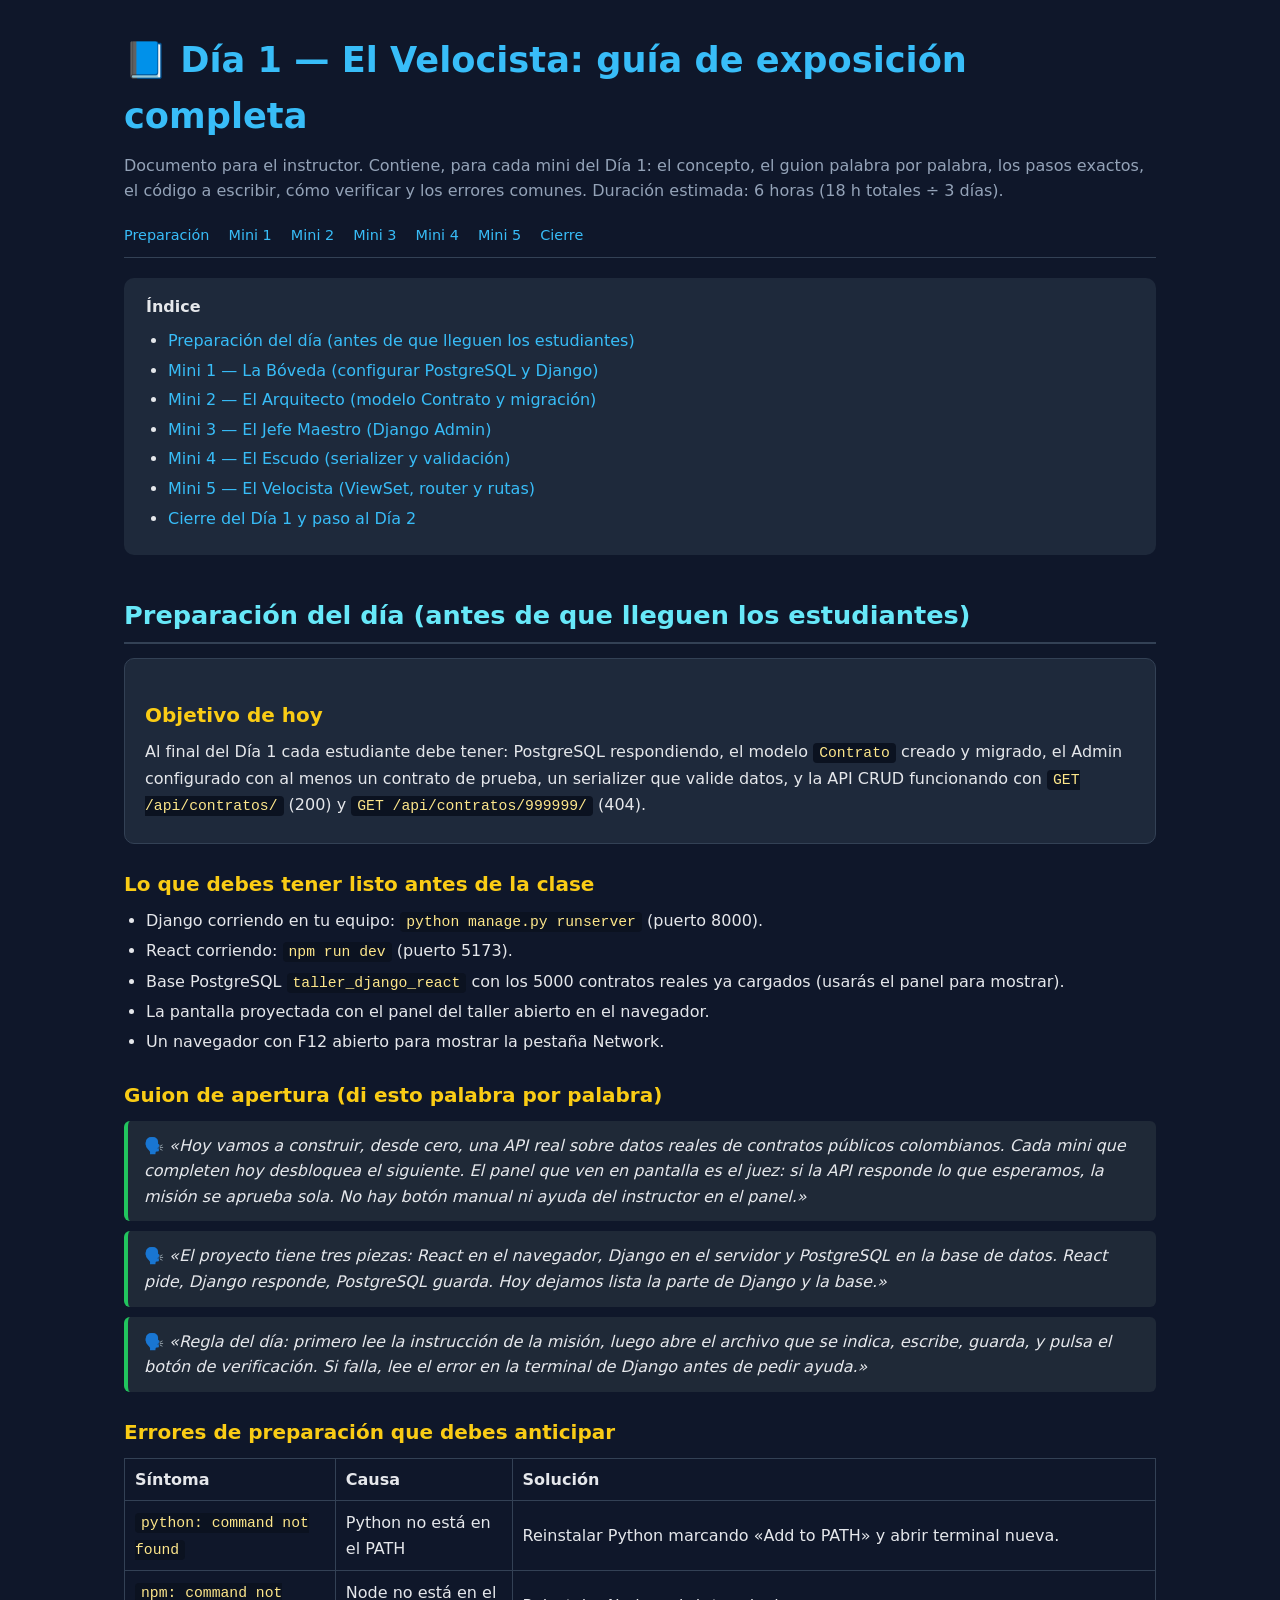
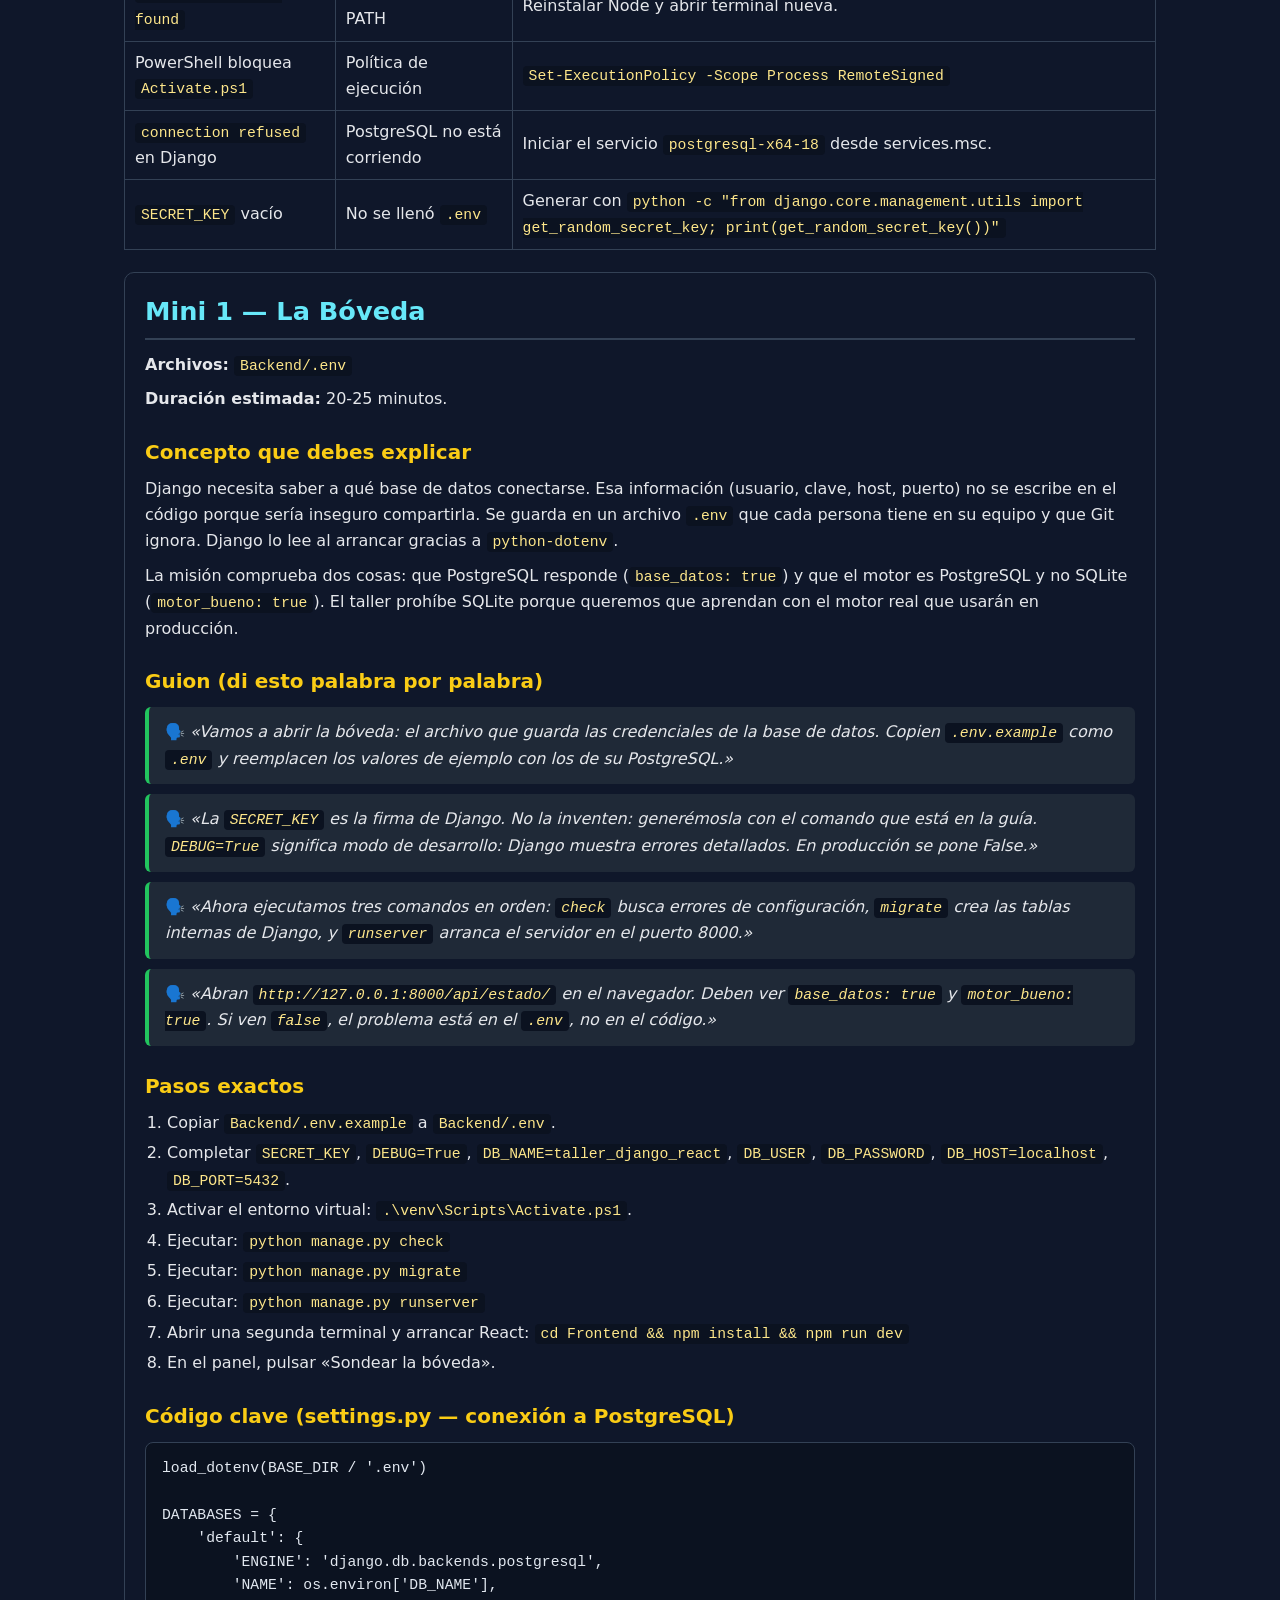
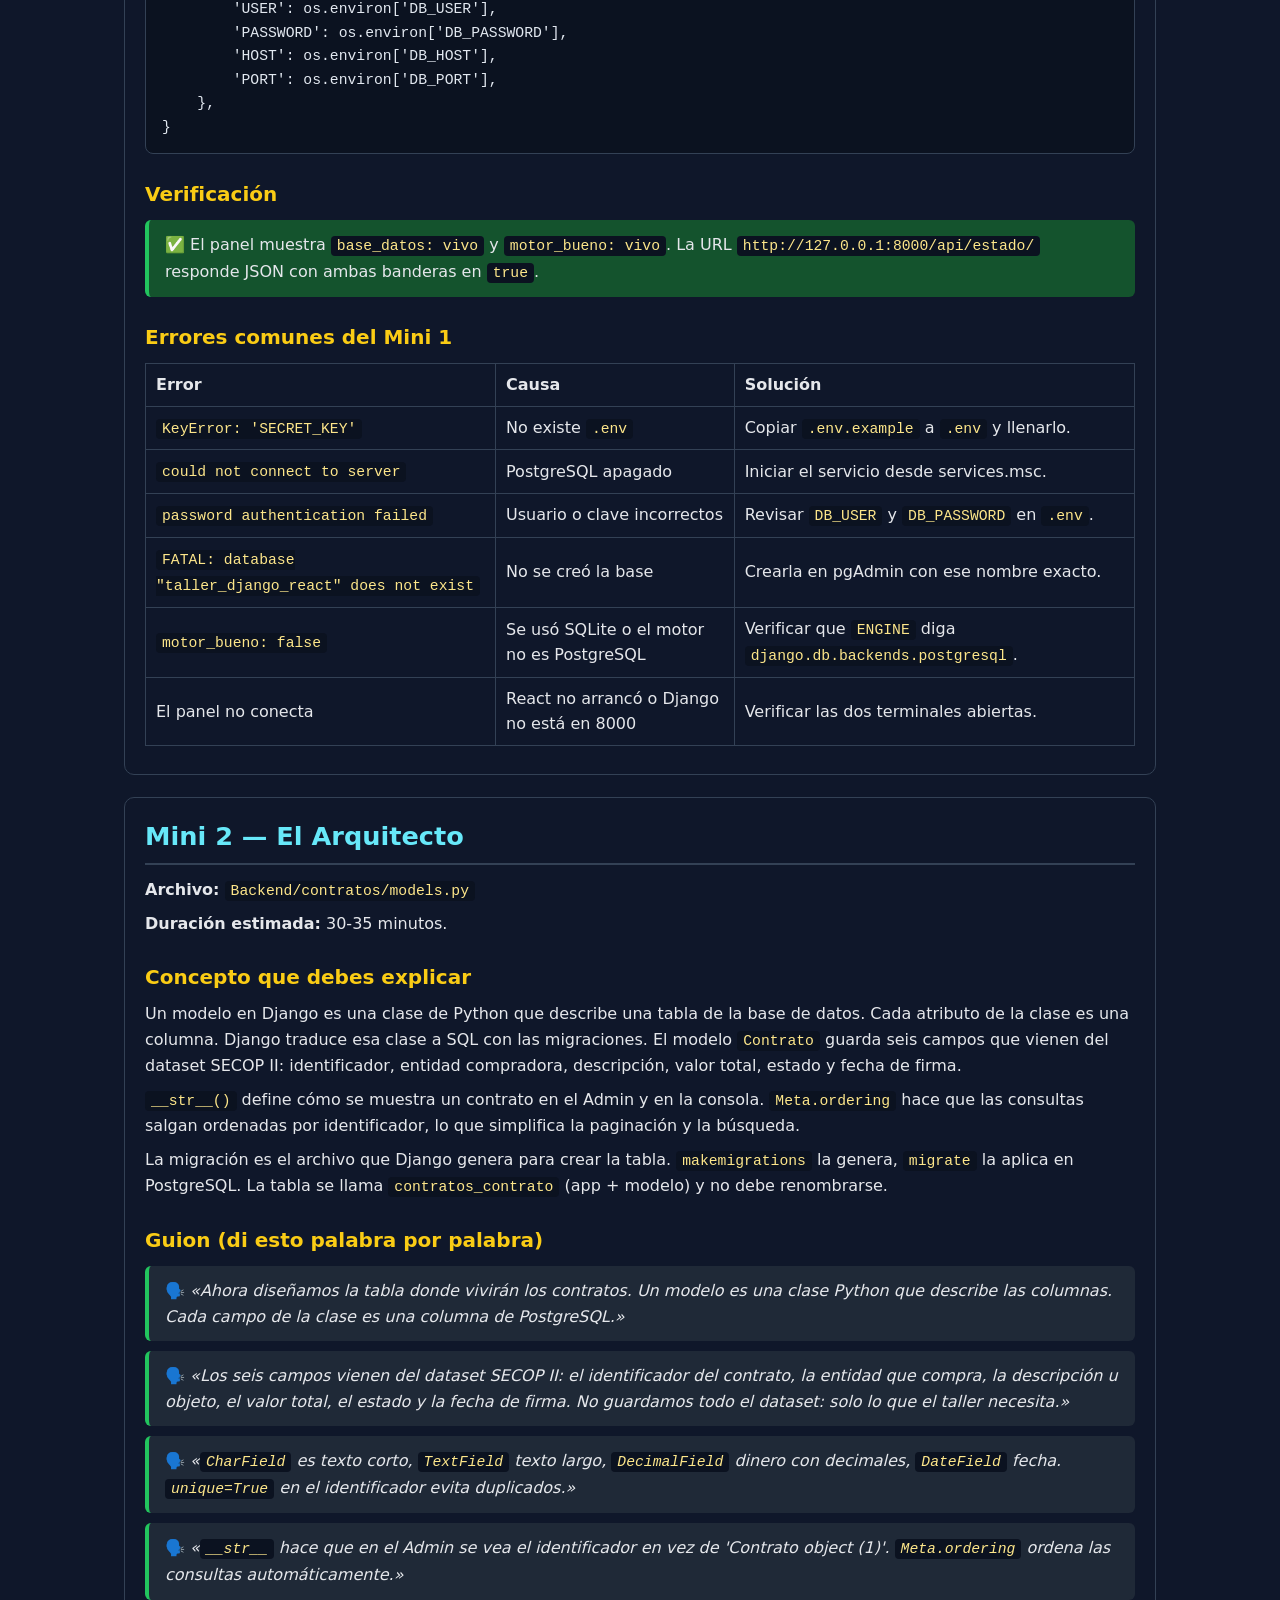
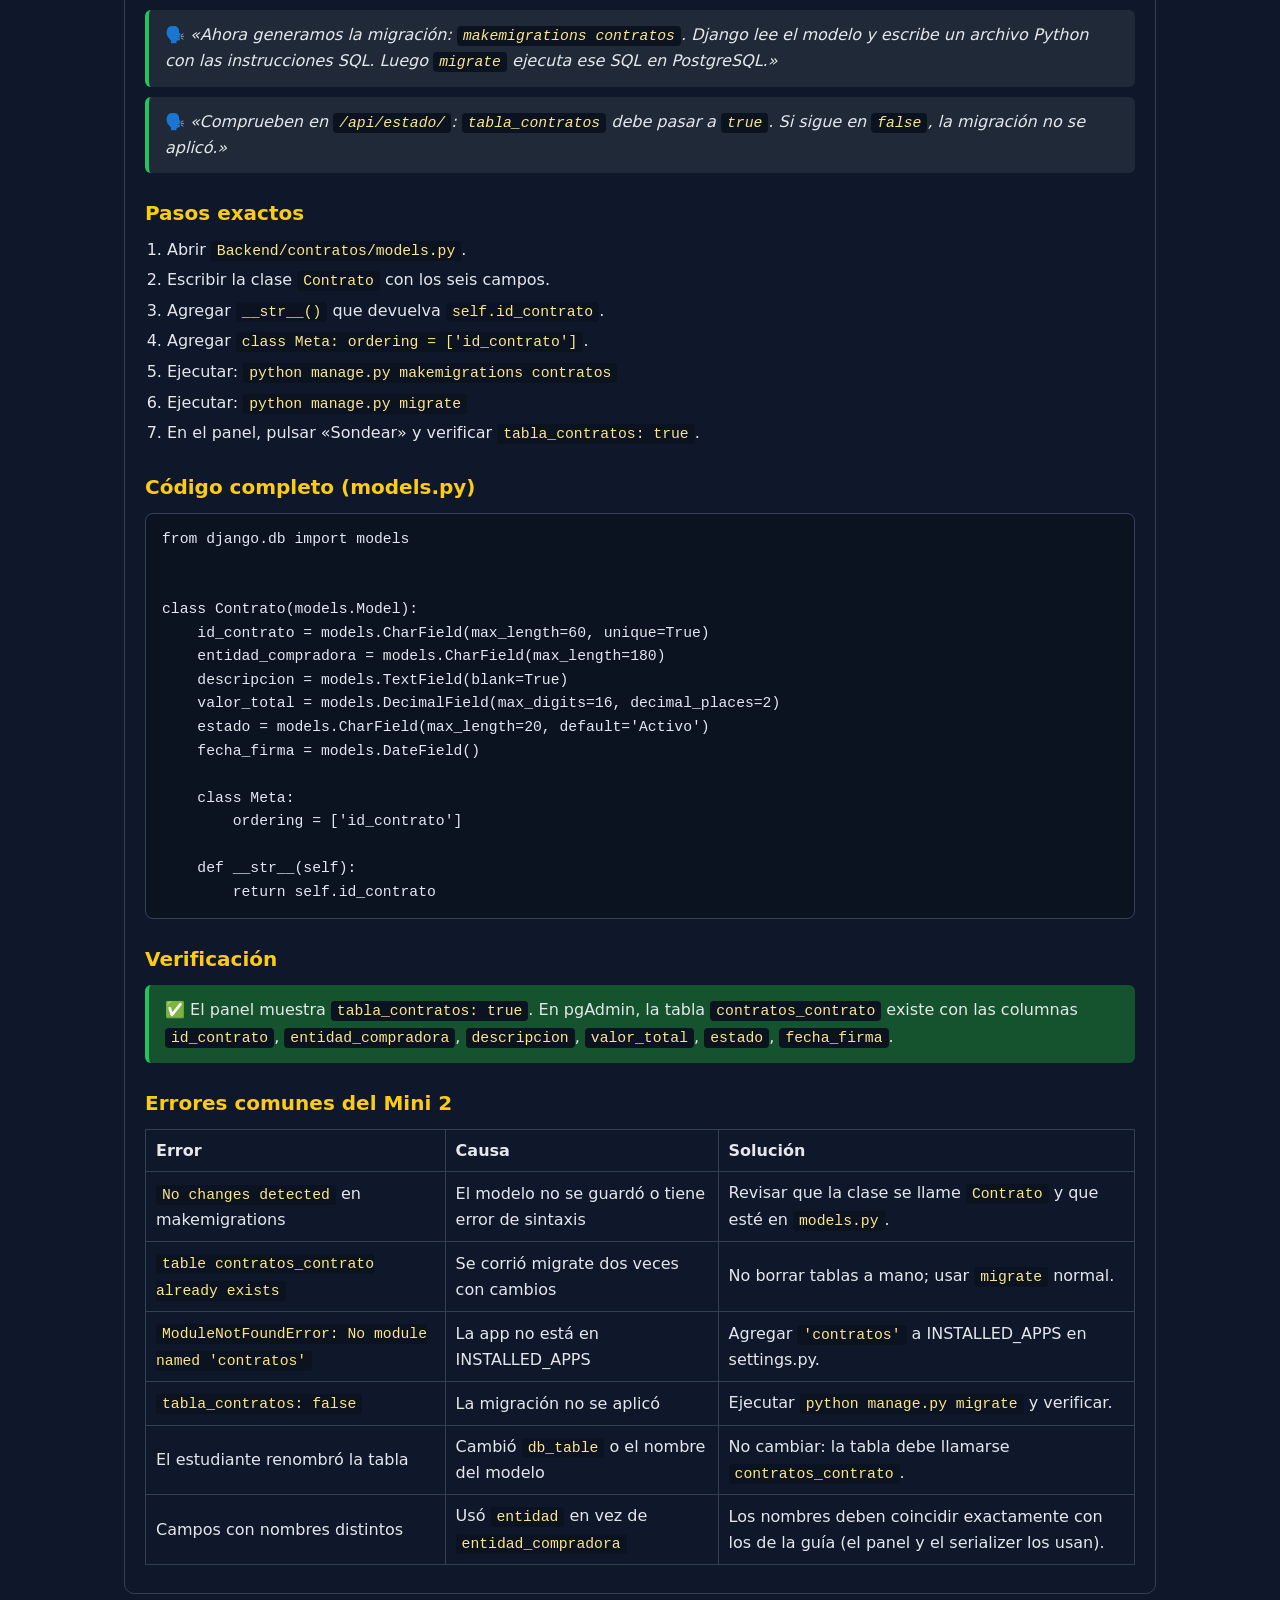
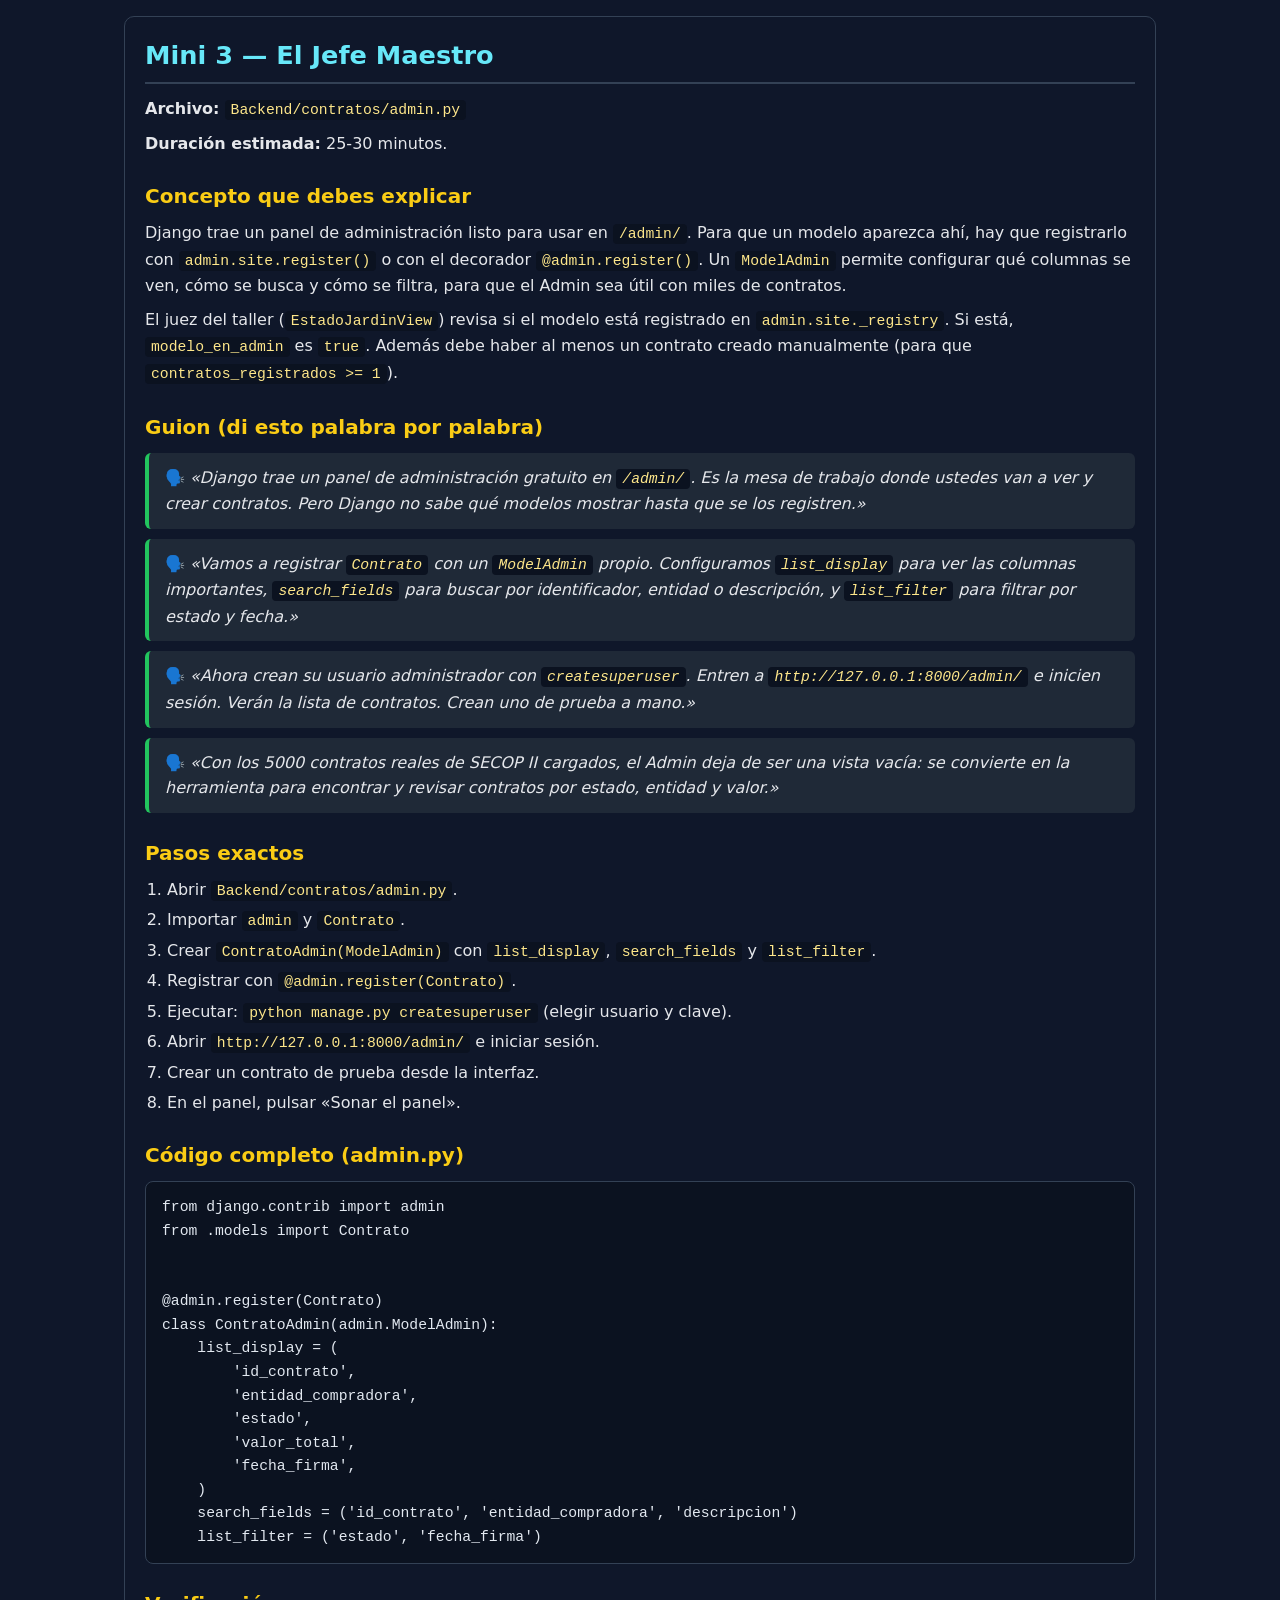
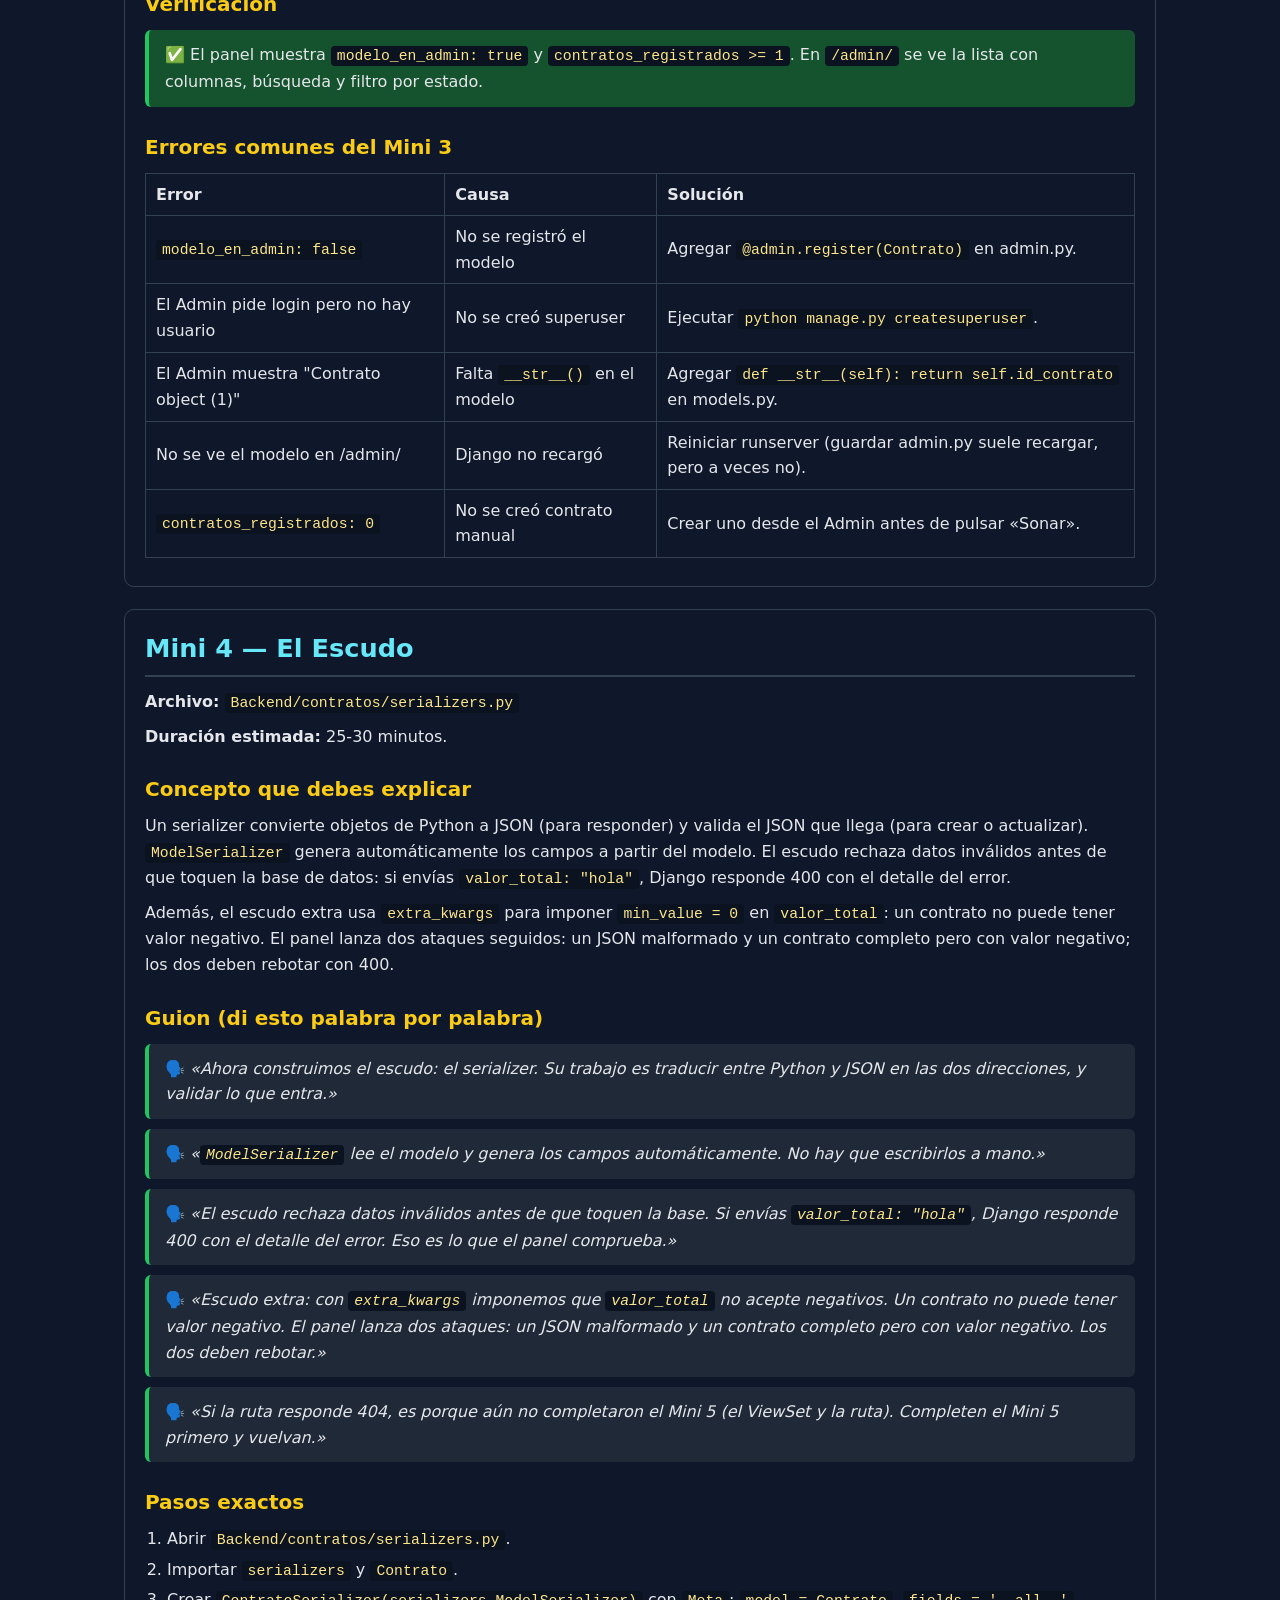
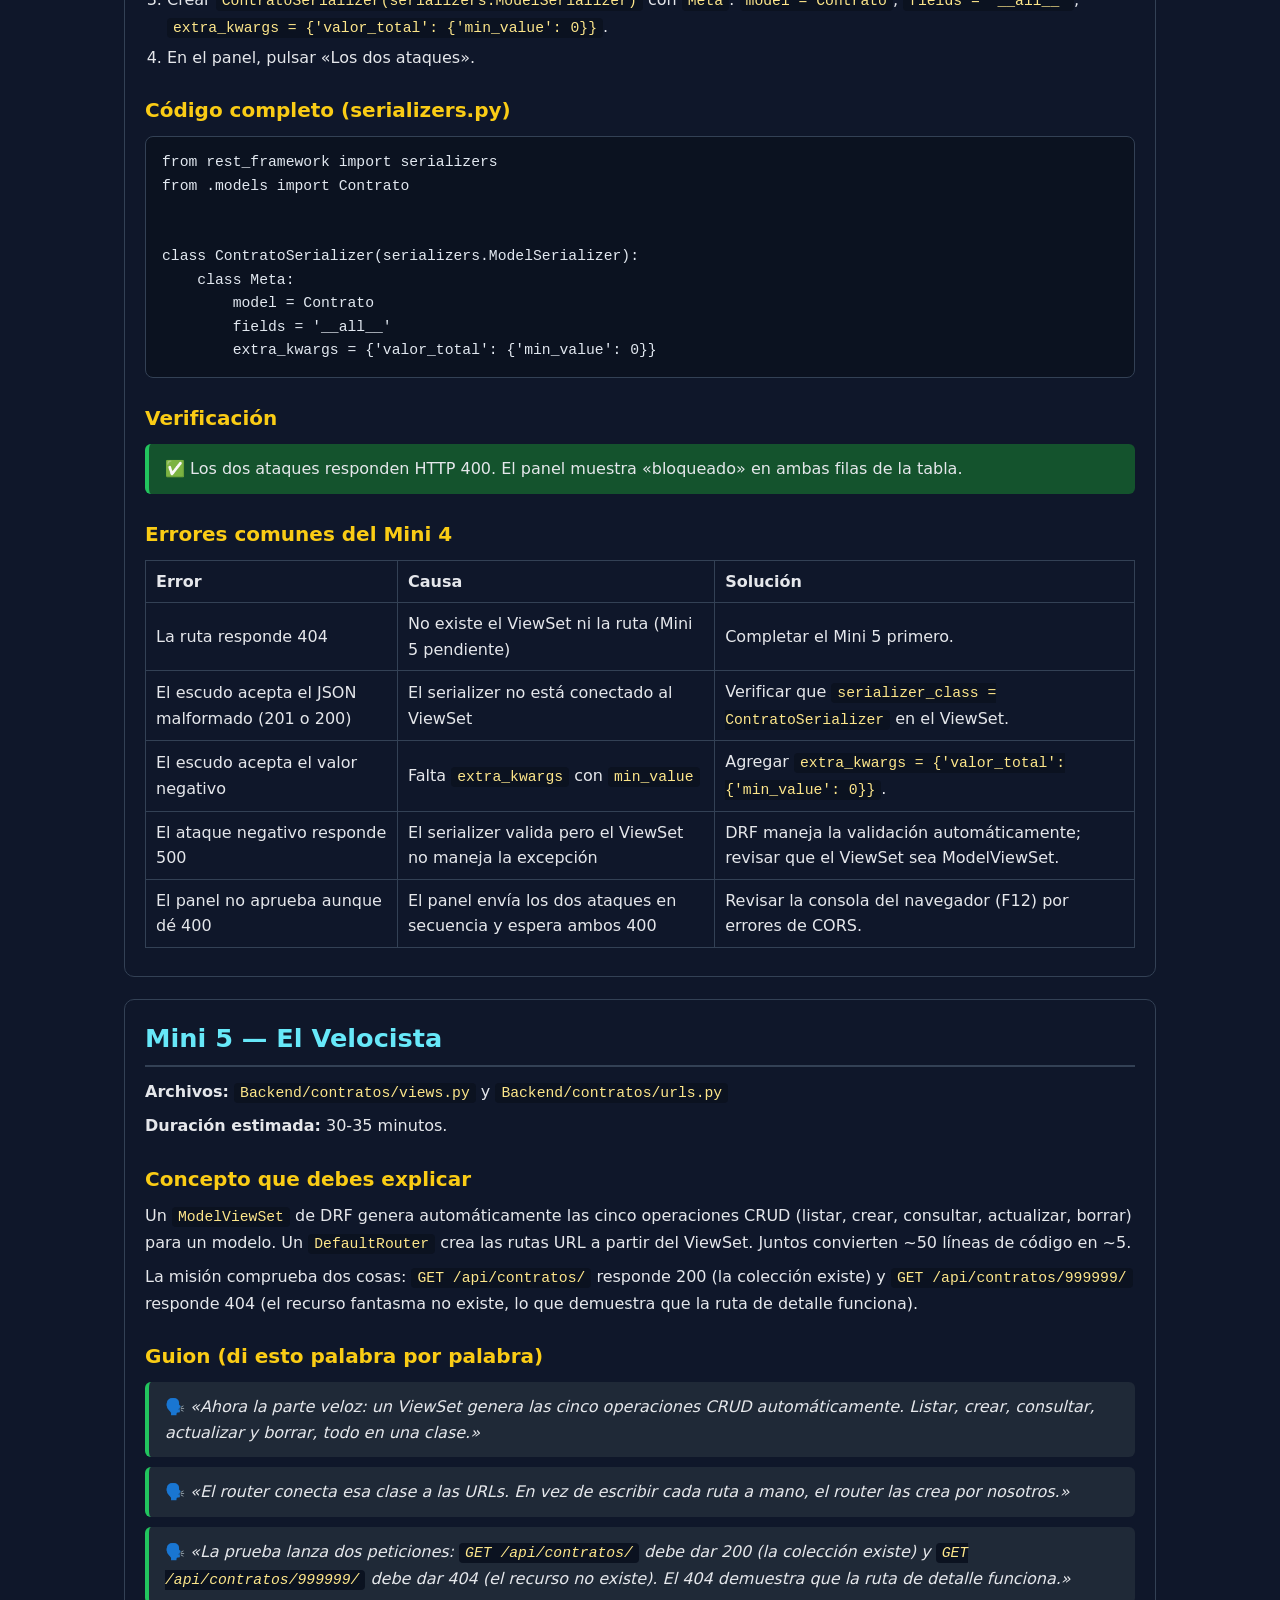
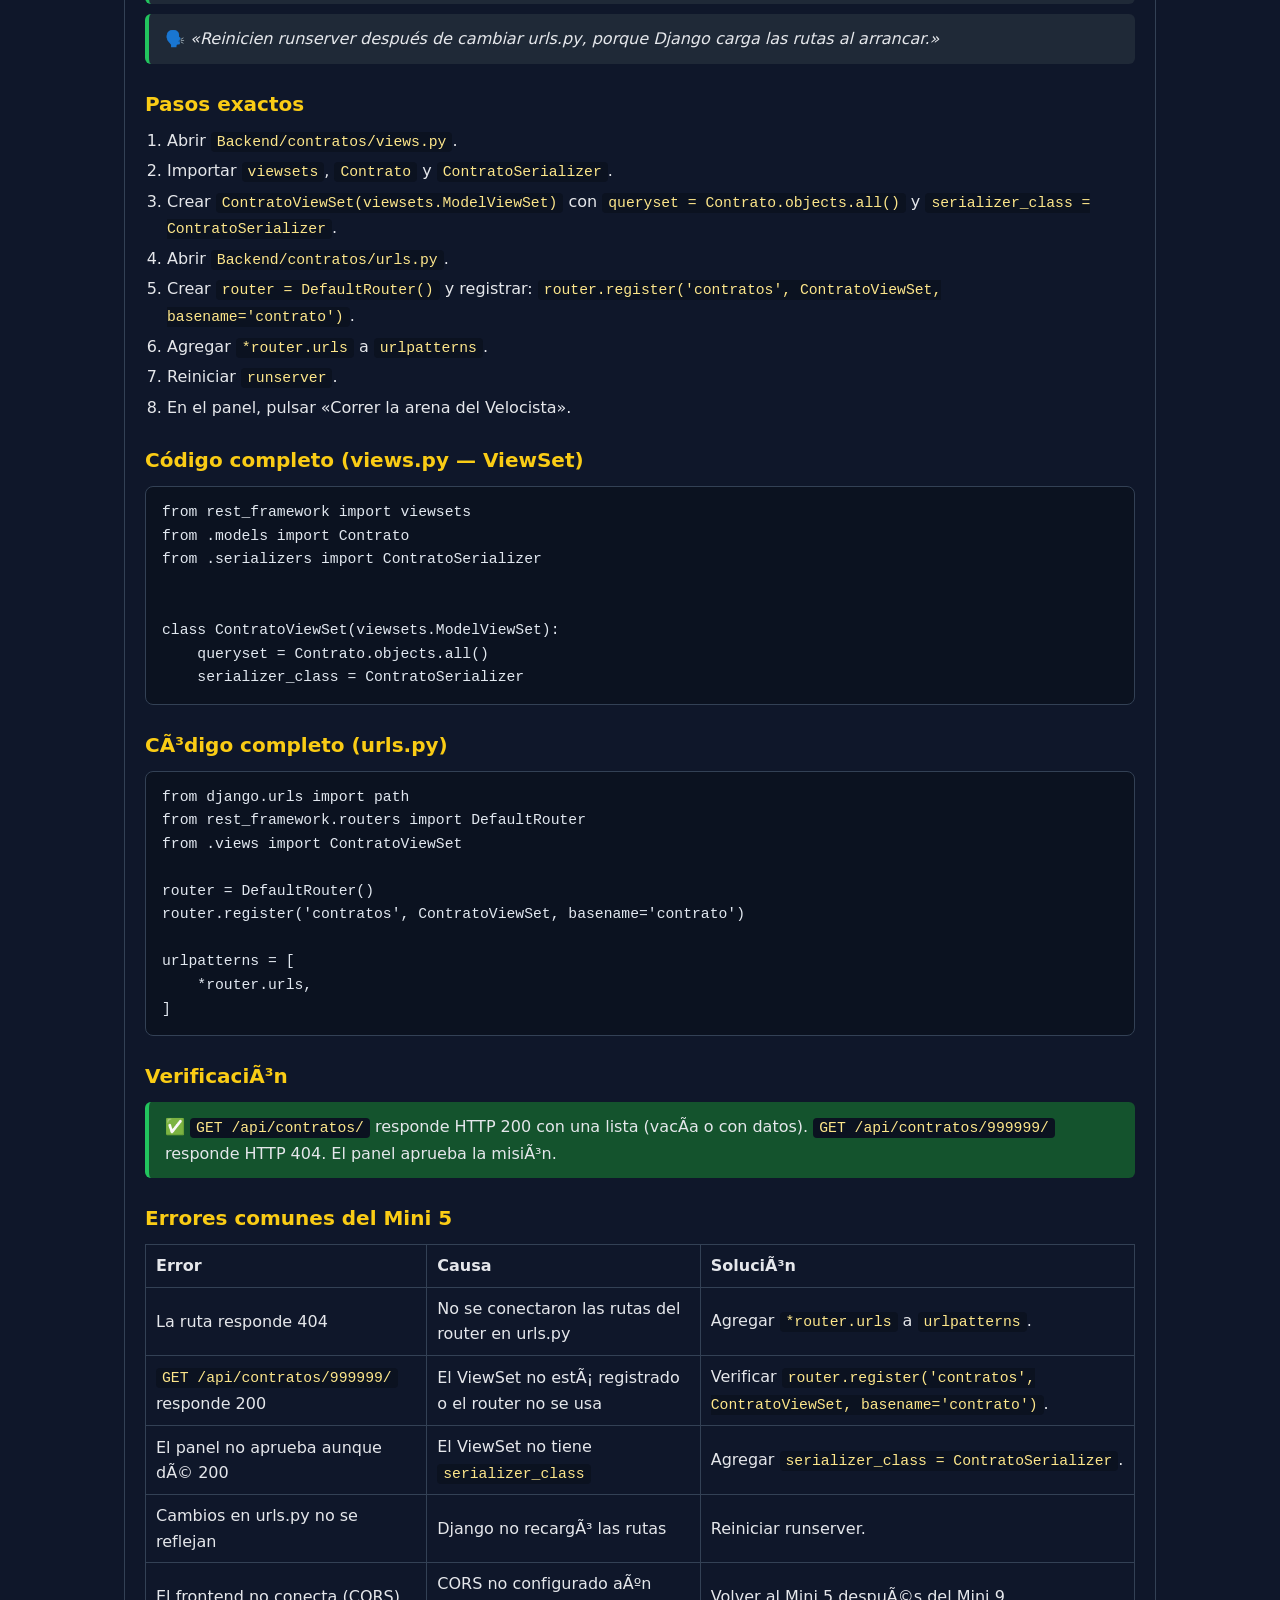
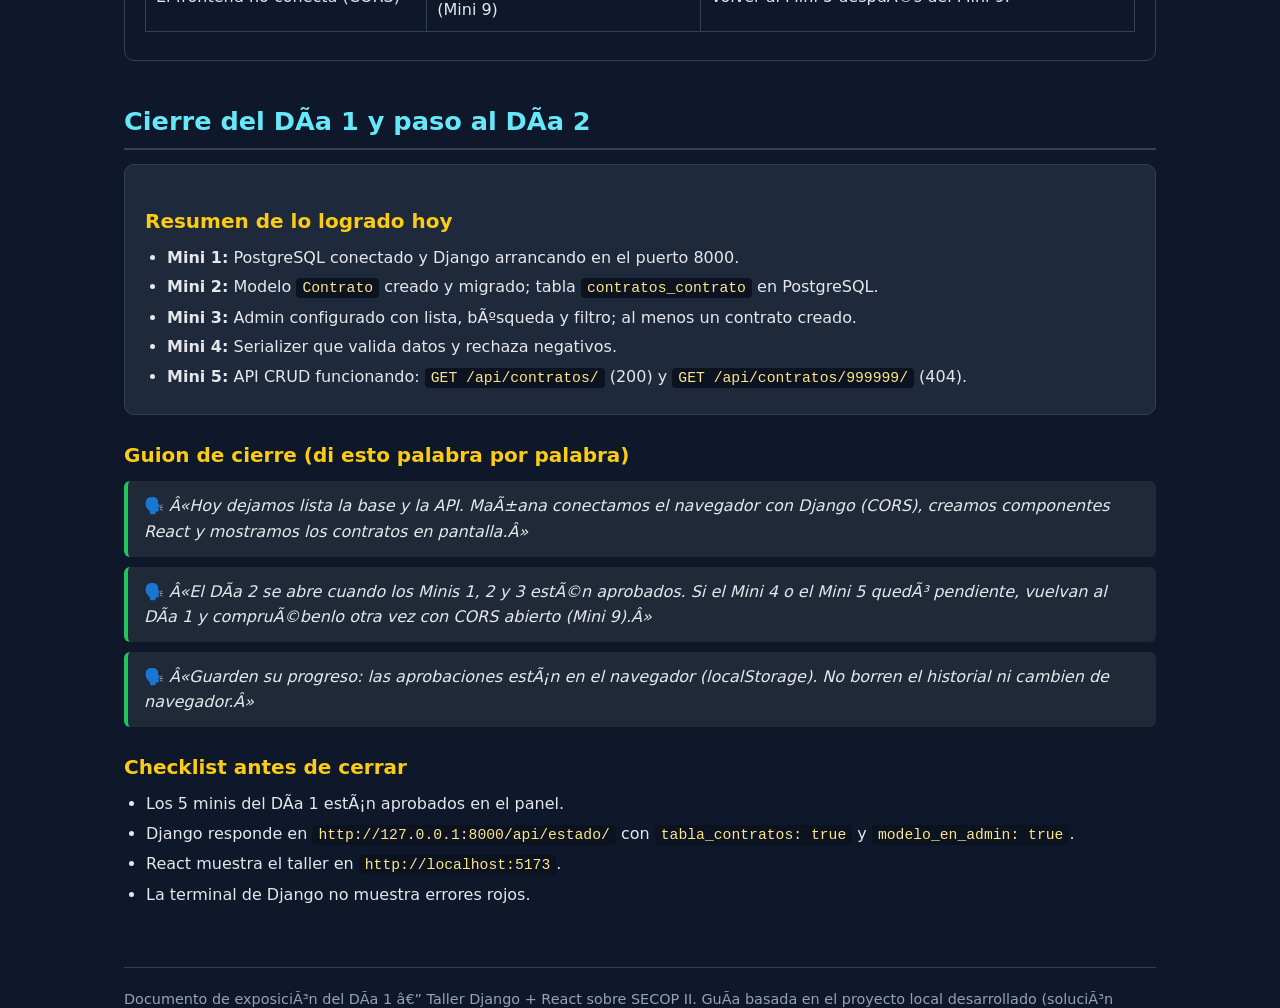
==== docs/exposicion-dia1.html @ c07e5662 "Docs: guias de exposicion del Dia 1 y del stack de Django" ====
<!DOCTYPE html>
<html lang="es">
<head>
<meta charset="UTF-8">
<meta name="viewport" content="width=device-width, initial-scale=1.0">
<title>Día 1 — Exposición completa: El Velocista</title>
<style>
  :root {
    --bg: #0f172a;
    --panel: #111827;
    --card: #1e293b;
    --text: #e5e7eb;
    --muted: #94a3b8;
    --accent: #38bdf8;
    --green: #22c55e;
    --yellow: #facc15;
    --red: #ef4444;
    --border: #334155;
    --codebg: #0b1220;
  }
  * { box-sizing: border-box; }
  body {
    margin: 0;
    font-family: "Segoe UI", system-ui, -apple-system, sans-serif;
    background: var(--bg);
    color: var(--text);
    line-height: 1.6;
  }
  .wrap { max-width: 1080px; margin: 0 auto; padding: 32px 24px 80px; }
  h1 { font-size: 2.2rem; margin: 0 0 8px; color: var(--accent); }
  h2 { font-size: 1.6rem; margin: 40px 0 12px; color: #67e8f9; border-bottom: 2px solid var(--border); padding-bottom: 6px; }
  h3 { font-size: 1.25rem; margin: 24px 0 8px; color: var(--yellow); }
  h4 { font-size: 1.05rem; margin: 16px 0 6px; color: #f9a8d4; }
  p { margin: 8px 0; }
  ul, ol { padding-left: 22px; margin: 8px 0; }
  li { margin: 4px 0; }
  code { background: var(--codebg); color: #fde68a; padding: 2px 6px; border-radius: 4px; font-family: Consolas, monospace; font-size: 0.92em; }
  pre { background: var(--codebg); border: 1px solid var(--border); border-radius: 8px; padding: 14px 16px; overflow-x: auto; margin: 10px 0; }
  pre code { background: transparent; padding: 0; color: #e2e8f0; }
  .card { background: var(--card); border: 1px solid var(--border); border-radius: 10px; padding: 16px 20px; margin: 14px 0; }
  .say { background: #1f2937; border-left: 4px solid var(--green); padding: 12px 16px; margin: 10px 0; border-radius: 6px; font-style: italic; }
  .say::before { content: "🗣️  "; font-style: normal; }
  .warn { background: #451a03; border-left: 4px solid var(--red); padding: 12px 16px; margin: 10px 0; border-radius: 6px; }
  .warn::before { content: "⚠️  "; }
  .tip { background: #1e3a5f; border-left: 4px solid var(--accent); padding: 12px 16px; margin: 10px 0; border-radius: 6px; }
  .tip::before { content: "💡  "; }
  .ok { background: #14532d; border-left: 4px solid var(--green); padding: 12px 16px; margin: 10px 0; border-radius: 6px; }
  .ok::before { content: "✅  "; }
  .nav { position: sticky; top: 0; background: var(--bg); border-bottom: 1px solid var(--border); padding: 10px 0; z-index: 10; }
  .nav a { color: var(--accent); margin-right: 14px; text-decoration: none; font-size: 0.9rem; }
  .nav a:hover { text-decoration: underline; }
  table { border-collapse: collapse; width: 100%; margin: 10px 0; }
  th, td { border: 1px solid var(--border); padding: 8px 10px; text-align: left; }
  th { background: #0f172a; }
  .toc { background: var(--card); border-radius: 10px; padding: 16px 22px; margin: 20px 0; }
  .toc a { color: var(--accent); text-decoration: none; }
  .toc a:hover { text-decoration: underline; }
  .mini { background: #0f172a; border: 1px solid var(--border); border-radius: 10px; padding: 18px 20px; margin: 22px 0; }
  .mini h2 { margin-top: 0; }
  footer { margin-top: 60px; color: var(--muted); font-size: 0.9rem; border-top: 1px solid var(--border); padding-top: 20px; }
</style>
</head>
<body>
<div class="wrap">
  <h1>📘 Día 1 — El Velocista: guía de exposición completa</h1>
  <p style="color:var(--muted)">Documento para el instructor. Contiene, para cada mini del Día 1: el concepto, el guion palabra por palabra, los pasos exactos, el código a escribir, cómo verificar y los errores comunes. Duración estimada: 6 horas (18 h totales ÷ 3 días).</p>

  <div class="nav">
    <a href="#prep">Preparación</a>
    <a href="#m1">Mini 1</a>
    <a href="#m2">Mini 2</a>
    <a href="#m3">Mini 3</a>
    <a href="#m4">Mini 4</a>
    <a href="#m5">Mini 5</a>
    <a href="#cierre">Cierre</a>
  </div>

  <div class="toc">
    <strong>Índice</strong>
    <ul>
      <li><a href="#prep">Preparación del día (antes de que lleguen los estudiantes)</a></li>
      <li><a href="#m1">Mini 1 — La Bóveda (configurar PostgreSQL y Django)</a></li>
      <li><a href="#m2">Mini 2 — El Arquitecto (modelo Contrato y migración)</a></li>
      <li><a href="#m3">Mini 3 — El Jefe Maestro (Django Admin)</a></li>
      <li><a href="#m4">Mini 4 — El Escudo (serializer y validación)</a></li>
      <li><a href="#m5">Mini 5 — El Velocista (ViewSet, router y rutas)</a></li>
      <li><a href="#cierre">Cierre del Día 1 y paso al Día 2</a></li>
    </ul>
  </div>

  <!-- ================= PREPARACION ================= -->
  <h2 id="prep">Preparación del día (antes de que lleguen los estudiantes)</h2>
  <div class="card">
    <h3>Objetivo de hoy</h3>
    <p>Al final del Día 1 cada estudiante debe tener: PostgreSQL respondiendo, el modelo <code>Contrato</code> creado y migrado, el Admin configurado con al menos un contrato de prueba, un serializer que valide datos, y la API CRUD funcionando con <code>GET /api/contratos/</code> (200) y <code>GET /api/contratos/999999/</code> (404).</p>
  </div>

  <h3>Lo que debes tener listo antes de la clase</h3>
  <ul>
    <li>Django corriendo en tu equipo: <code>python manage.py runserver</code> (puerto 8000).</li>
    <li>React corriendo: <code>npm run dev</code> (puerto 5173).</li>
    <li>Base PostgreSQL <code>taller_django_react</code> con los 5000 contratos reales ya cargados (usarás el panel para mostrar).</li>
    <li>La pantalla proyectada con el panel del taller abierto en el navegador.</li>
    <li>Un navegador con F12 abierto para mostrar la pestaña Network.</li>
  </ul>

  <h3>Guion de apertura (di esto palabra por palabra)</h3>
  <div class="say">«Hoy vamos a construir, desde cero, una API real sobre datos reales de contratos públicos colombianos. Cada mini que completen hoy desbloquea el siguiente. El panel que ven en pantalla es el juez: si la API responde lo que esperamos, la misión se aprueba sola. No hay botón manual ni ayuda del instructor en el panel.»</div>
  <div class="say">«El proyecto tiene tres piezas: React en el navegador, Django en el servidor y PostgreSQL en la base de datos. React pide, Django responde, PostgreSQL guarda. Hoy dejamos lista la parte de Django y la base.»</div>
  <div class="say">«Regla del día: primero lee la instrucción de la misión, luego abre el archivo que se indica, escribe, guarda, y pulsa el botón de verificación. Si falla, lee el error en la terminal de Django antes de pedir ayuda.»</div>

  <h3>Errores de preparación que debes anticipar</h3>
  <table>
    <tr><th>Síntoma</th><th>Causa</th><th>Solución</th></tr>
    <tr><td><code>python: command not found</code></td><td>Python no está en el PATH</td><td>Reinstalar Python marcando «Add to PATH» y abrir terminal nueva.</td></tr>
    <tr><td><code>npm: command not found</code></td><td>Node no está en el PATH</td><td>Reinstalar Node y abrir terminal nueva.</td></tr>
    <tr><td>PowerShell bloquea <code>Activate.ps1</code></td><td>Política de ejecución</td><td><code>Set-ExecutionPolicy -Scope Process RemoteSigned</code></td></tr>
    <tr><td><code>connection refused</code> en Django</td><td>PostgreSQL no está corriendo</td><td>Iniciar el servicio <code>postgresql-x64-18</code> desde services.msc.</td></tr>
    <tr><td><code>SECRET_KEY</code> vacío</td><td>No se llenó <code>.env</code></td><td>Generar con <code>python -c "from django.core.management.utils import get_random_secret_key; print(get_random_secret_key())"</code></td></tr>
  </table>

  <!-- ================= MINI 1 ================= -->
  <div class="mini" id="m1">
  <h2>Mini 1 — La Bóveda</h2>
  <p><strong>Archivos:</strong> <code>Backend/.env</code></p>
  <p><strong>Duración estimada:</strong> 20-25 minutos.</p>

  <h3>Concepto que debes explicar</h3>
  <p>Django necesita saber a qué base de datos conectarse. Esa información (usuario, clave, host, puerto) no se escribe en el código porque sería inseguro compartirla. Se guarda en un archivo <code>.env</code> que cada persona tiene en su equipo y que Git ignora. Django lo lee al arrancar gracias a <code>python-dotenv</code>.</p>
  <p>La misión comprueba dos cosas: que PostgreSQL responde (<code>base_datos: true</code>) y que el motor es PostgreSQL y no SQLite (<code>motor_bueno: true</code>). El taller prohíbe SQLite porque queremos que aprendan con el motor real que usarán en producción.</p>

  <h3>Guion (di esto palabra por palabra)</h3>
  <div class="say">«Vamos a abrir la bóveda: el archivo que guarda las credenciales de la base de datos. Copien <code>.env.example</code> como <code>.env</code> y reemplacen los valores de ejemplo con los de su PostgreSQL.»</div>
  <div class="say">«La <code>SECRET_KEY</code> es la firma de Django. No la inventen: generémosla con el comando que está en la guía. <code>DEBUG=True</code> significa modo de desarrollo: Django muestra errores detallados. En producción se pone False.»</div>
  <div class="say">«Ahora ejecutamos tres comandos en orden: <code>check</code> busca errores de configuración, <code>migrate</code> crea las tablas internas de Django, y <code>runserver</code> arranca el servidor en el puerto 8000.»</div>
  <div class="say">«Abran <code>http://127.0.0.1:8000/api/estado/</code> en el navegador. Deben ver <code>base_datos: true</code> y <code>motor_bueno: true</code>. Si ven <code>false</code>, el problema está en el <code>.env</code>, no en el código.»</div>

  <h3>Pasos exactos</h3>
  <ol>
    <li>Copiar <code>Backend/.env.example</code> a <code>Backend/.env</code>.</li>
    <li>Completar <code>SECRET_KEY</code>, <code>DEBUG=True</code>, <code>DB_NAME=taller_django_react</code>, <code>DB_USER</code>, <code>DB_PASSWORD</code>, <code>DB_HOST=localhost</code>, <code>DB_PORT=5432</code>.</li>
    <li>Activar el entorno virtual: <code>.\venv\Scripts\Activate.ps1</code>.</li>
    <li>Ejecutar: <code>python manage.py check</code></li>
    <li>Ejecutar: <code>python manage.py migrate</code></li>
    <li>Ejecutar: <code>python manage.py runserver</code></li>
    <li>Abrir una segunda terminal y arrancar React: <code>cd Frontend && npm install && npm run dev</code></li>
    <li>En el panel, pulsar «Sondear la bóveda».</li>
  </ol>

  <h3>Código clave (settings.py — conexión a PostgreSQL)</h3>
  <pre><code>load_dotenv(BASE_DIR / '.env')

DATABASES = {
    'default': {
        'ENGINE': 'django.db.backends.postgresql',
        'NAME': os.environ['DB_NAME'],
        'USER': os.environ['DB_USER'],
        'PASSWORD': os.environ['DB_PASSWORD'],
        'HOST': os.environ['DB_HOST'],
        'PORT': os.environ['DB_PORT'],
    },
}</code></pre>

  <h3>Verificación</h3>
  <div class="ok">El panel muestra <code>base_datos: vivo</code> y <code>motor_bueno: vivo</code>. La URL <code>http://127.0.0.1:8000/api/estado/</code> responde JSON con ambas banderas en <code>true</code>.</div>

  <h3>Errores comunes del Mini 1</h3>
  <table>
    <tr><th>Error</th><th>Causa</th><th>Solución</th></tr>
    <tr><td><code>KeyError: 'SECRET_KEY'</code></td><td>No existe <code>.env</code></td><td>Copiar <code>.env.example</code> a <code>.env</code> y llenarlo.</td></tr>
    <tr><td><code>could not connect to server</code></td><td>PostgreSQL apagado</td><td>Iniciar el servicio desde services.msc.</td></tr>
    <tr><td><code>password authentication failed</code></td><td>Usuario o clave incorrectos</td><td>Revisar <code>DB_USER</code> y <code>DB_PASSWORD</code> en <code>.env</code>.</td></tr>
    <tr><td><code>FATAL: database "taller_django_react" does not exist</code></td><td>No se creó la base</td><td>Crearla en pgAdmin con ese nombre exacto.</td></tr>
    <tr><td><code>motor_bueno: false</code></td><td>Se usó SQLite o el motor no es PostgreSQL</td><td>Verificar que <code>ENGINE</code> diga <code>django.db.backends.postgresql</code>.</td></tr>
    <tr><td>El panel no conecta</td><td>React no arrancó o Django no está en 8000</td><td>Verificar las dos terminales abiertas.</td></tr>
  </table>
  </div>

  <!-- ================= MINI 2 ================= -->
  <div class="mini" id="m2">
  <h2>Mini 2 — El Arquitecto</h2>
  <p><strong>Archivo:</strong> <code>Backend/contratos/models.py</code></p>
  <p><strong>Duración estimada:</strong> 30-35 minutos.</p>

  <h3>Concepto que debes explicar</h3>
  <p>Un modelo en Django es una clase de Python que describe una tabla de la base de datos. Cada atributo de la clase es una columna. Django traduce esa clase a SQL con las migraciones. El modelo <code>Contrato</code> guarda seis campos que vienen del dataset SECOP II: identificador, entidad compradora, descripción, valor total, estado y fecha de firma.</p>
  <p><code>__str__()</code> define cómo se muestra un contrato en el Admin y en la consola. <code>Meta.ordering</code> hace que las consultas salgan ordenadas por identificador, lo que simplifica la paginación y la búsqueda.</p>
  <p>La migración es el archivo que Django genera para crear la tabla. <code>makemigrations</code> la genera, <code>migrate</code> la aplica en PostgreSQL. La tabla se llama <code>contratos_contrato</code> (app + modelo) y no debe renombrarse.</p>

  <h3>Guion (di esto palabra por palabra)</h3>
  <div class="say">«Ahora diseñamos la tabla donde vivirán los contratos. Un modelo es una clase Python que describe las columnas. Cada campo de la clase es una columna de PostgreSQL.»</div>
  <div class="say">«Los seis campos vienen del dataset SECOP II: el identificador del contrato, la entidad que compra, la descripción u objeto, el valor total, el estado y la fecha de firma. No guardamos todo el dataset: solo lo que el taller necesita.»</div>
  <div class="say">«<code>CharField</code> es texto corto, <code>TextField</code> texto largo, <code>DecimalField</code> dinero con decimales, <code>DateField</code> fecha. <code>unique=True</code> en el identificador evita duplicados.»</div>
  <div class="say">«<code>__str__</code> hace que en el Admin se vea el identificador en vez de 'Contrato object (1)'. <code>Meta.ordering</code> ordena las consultas automáticamente.»</div>
  <div class="say">«Ahora generamos la migración: <code>makemigrations contratos</code>. Django lee el modelo y escribe un archivo Python con las instrucciones SQL. Luego <code>migrate</code> ejecuta ese SQL en PostgreSQL.»</div>
  <div class="say">«Comprueben en <code>/api/estado/</code>: <code>tabla_contratos</code> debe pasar a <code>true</code>. Si sigue en <code>false</code>, la migración no se aplicó.»</div>

  <h3>Pasos exactos</h3>
  <ol>
    <li>Abrir <code>Backend/contratos/models.py</code>.</li>
    <li>Escribir la clase <code>Contrato</code> con los seis campos.</li>
    <li>Agregar <code>__str__()</code> que devuelva <code>self.id_contrato</code>.</li>
    <li>Agregar <code>class Meta: ordering = ['id_contrato']</code>.</li>
    <li>Ejecutar: <code>python manage.py makemigrations contratos</code></li>
    <li>Ejecutar: <code>python manage.py migrate</code></li>
    <li>En el panel, pulsar «Sondear» y verificar <code>tabla_contratos: true</code>.</li>
  </ol>

  <h3>Código completo (models.py)</h3>
  <pre><code>from django.db import models


class Contrato(models.Model):
    id_contrato = models.CharField(max_length=60, unique=True)
    entidad_compradora = models.CharField(max_length=180)
    descripcion = models.TextField(blank=True)
    valor_total = models.DecimalField(max_digits=16, decimal_places=2)
    estado = models.CharField(max_length=20, default='Activo')
    fecha_firma = models.DateField()

    class Meta:
        ordering = ['id_contrato']

    def __str__(self):
        return self.id_contrato</code></pre>

  <h3>Verificación</h3>
  <div class="ok">El panel muestra <code>tabla_contratos: true</code>. En pgAdmin, la tabla <code>contratos_contrato</code> existe con las columnas <code>id_contrato</code>, <code>entidad_compradora</code>, <code>descripcion</code>, <code>valor_total</code>, <code>estado</code>, <code>fecha_firma</code>.</div>

  <h3>Errores comunes del Mini 2</h3>
  <table>
    <tr><th>Error</th><th>Causa</th><th>Solución</th></tr>
    <tr><td><code>No changes detected</code> en makemigrations</td><td>El modelo no se guardó o tiene error de sintaxis</td><td>Revisar que la clase se llame <code>Contrato</code> y que esté en <code>models.py</code>.</td></tr>
    <tr><td><code>table contratos_contrato already exists</code></td><td>Se corrió migrate dos veces con cambios</td><td>No borrar tablas a mano; usar <code>migrate</code> normal.</td></tr>
    <tr><td><code>ModuleNotFoundError: No module named 'contratos'</code></td><td>La app no está en INSTALLED_APPS</td><td>Agregar <code>'contratos'</code> a INSTALLED_APPS en settings.py.</td></tr>
    <tr><td><code>tabla_contratos: false</code></td><td>La migración no se aplicó</td><td>Ejecutar <code>python manage.py migrate</code> y verificar.</td></tr>
    <tr><td>El estudiante renombró la tabla</td><td>Cambió <code>db_table</code> o el nombre del modelo</td><td>No cambiar: la tabla debe llamarse <code>contratos_contrato</code>.</td></tr>
    <tr><td>Campos con nombres distintos</td><td>Usó <code>entidad</code> en vez de <code>entidad_compradora</code></td><td>Los nombres deben coincidir exactamente con los de la guía (el panel y el serializer los usan).</td></tr>
  </table>
  </div>

  <!-- ================= MINI 3 ================= -->
  <div class="mini" id="m3">
  <h2>Mini 3 — El Jefe Maestro</h2>
  <p><strong>Archivo:</strong> <code>Backend/contratos/admin.py</code></p>
  <p><strong>Duración estimada:</strong> 25-30 minutos.</p>

  <h3>Concepto que debes explicar</h3>
  <p>Django trae un panel de administración listo para usar en <code>/admin/</code>. Para que un modelo aparezca ahí, hay que registrarlo con <code>admin.site.register()</code> o con el decorador <code>@admin.register()</code>. Un <code>ModelAdmin</code> permite configurar qué columnas se ven, cómo se busca y cómo se filtra, para que el Admin sea útil con miles de contratos.</p>
  <p>El juez del taller (<code>EstadoJardinView</code>) revisa si el modelo está registrado en <code>admin.site._registry</code>. Si está, <code>modelo_en_admin</code> es <code>true</code>. Además debe haber al menos un contrato creado manualmente (para que <code>contratos_registrados >= 1</code>).</p>

  <h3>Guion (di esto palabra por palabra)</h3>
  <div class="say">«Django trae un panel de administración gratuito en <code>/admin/</code>. Es la mesa de trabajo donde ustedes van a ver y crear contratos. Pero Django no sabe qué modelos mostrar hasta que se los registren.»</div>
  <div class="say">«Vamos a registrar <code>Contrato</code> con un <code>ModelAdmin</code> propio. Configuramos <code>list_display</code> para ver las columnas importantes, <code>search_fields</code> para buscar por identificador, entidad o descripción, y <code>list_filter</code> para filtrar por estado y fecha.»</div>
  <div class="say">«Ahora crean su usuario administrador con <code>createsuperuser</code>. Entren a <code>http://127.0.0.1:8000/admin/</code> e inicien sesión. Verán la lista de contratos. Crean uno de prueba a mano.»</div>
  <div class="say">«Con los 5000 contratos reales de SECOP II cargados, el Admin deja de ser una vista vacía: se convierte en la herramienta para encontrar y revisar contratos por estado, entidad y valor.»</div>

  <h3>Pasos exactos</h3>
  <ol>
    <li>Abrir <code>Backend/contratos/admin.py</code>.</li>
    <li>Importar <code>admin</code> y <code>Contrato</code>.</li>
    <li>Crear <code>ContratoAdmin(ModelAdmin)</code> con <code>list_display</code>, <code>search_fields</code> y <code>list_filter</code>.</li>
    <li>Registrar con <code>@admin.register(Contrato)</code>.</li>
    <li>Ejecutar: <code>python manage.py createsuperuser</code> (elegir usuario y clave).</li>
    <li>Abrir <code>http://127.0.0.1:8000/admin/</code> e iniciar sesión.</li>
    <li>Crear un contrato de prueba desde la interfaz.</li>
    <li>En el panel, pulsar «Sonar el panel».</li>
  </ol>

  <h3>Código completo (admin.py)</h3>
  <pre><code>from django.contrib import admin
from .models import Contrato


@admin.register(Contrato)
class ContratoAdmin(admin.ModelAdmin):
    list_display = (
        'id_contrato',
        'entidad_compradora',
        'estado',
        'valor_total',
        'fecha_firma',
    )
    search_fields = ('id_contrato', 'entidad_compradora', 'descripcion')
    list_filter = ('estado', 'fecha_firma')</code></pre>

  <h3>Verificación</h3>
  <div class="ok">El panel muestra <code>modelo_en_admin: true</code> y <code>contratos_registrados >= 1</code>. En <code>/admin/</code> se ve la lista con columnas, búsqueda y filtro por estado.</div>

  <h3>Errores comunes del Mini 3</h3>
  <table>
    <tr><th>Error</th><th>Causa</th><th>Solución</th></tr>
    <tr><td><code>modelo_en_admin: false</code></td><td>No se registró el modelo</td><td>Agregar <code>@admin.register(Contrato)</code> en admin.py.</td></tr>
    <tr><td>El Admin pide login pero no hay usuario</td><td>No se creó superuser</td><td>Ejecutar <code>python manage.py createsuperuser</code>.</td></tr>
    <tr><td>El Admin muestra "Contrato object (1)"</td><td>Falta <code>__str__()</code> en el modelo</td><td>Agregar <code>def __str__(self): return self.id_contrato</code> en models.py.</td></tr>
    <tr><td>No se ve el modelo en /admin/</td><td>Django no recargó</td><td>Reiniciar runserver (guardar admin.py suele recargar, pero a veces no).</td></tr>
    <tr><td><code>contratos_registrados: 0</code></td><td>No se creó contrato manual</td><td>Crear uno desde el Admin antes de pulsar «Sonar».</td></tr>
  </table>
  </div>

  <!-- ================= MINI 4 ================= -->
  <div class="mini" id="m4">
  <h2>Mini 4 — El Escudo</h2>
  <p><strong>Archivo:</strong> <code>Backend/contratos/serializers.py</code></p>
  <p><strong>Duración estimada:</strong> 25-30 minutos.</p>

  <h3>Concepto que debes explicar</h3>
  <p>Un serializer convierte objetos de Python a JSON (para responder) y valida el JSON que llega (para crear o actualizar). <code>ModelSerializer</code> genera automáticamente los campos a partir del modelo. El escudo rechaza datos inválidos antes de que toquen la base de datos: si envías <code>valor_total: "hola"</code>, Django responde 400 con el detalle del error.</p>
  <p>Además, el escudo extra usa <code>extra_kwargs</code> para imponer <code>min_value = 0</code> en <code>valor_total</code>: un contrato no puede tener valor negativo. El panel lanza dos ataques seguidos: un JSON malformado y un contrato completo pero con valor negativo; los dos deben rebotar con 400.</p>

  <h3>Guion (di esto palabra por palabra)</h3>
  <div class="say">«Ahora construimos el escudo: el serializer. Su trabajo es traducir entre Python y JSON en las dos direcciones, y validar lo que entra.»</div>
  <div class="say">«<code>ModelSerializer</code> lee el modelo y genera los campos automáticamente. No hay que escribirlos a mano.»</div>
  <div class="say">«El escudo rechaza datos inválidos antes de que toquen la base. Si envías <code>valor_total: "hola"</code>, Django responde 400 con el detalle del error. Eso es lo que el panel comprueba.»</div>
  <div class="say">«Escudo extra: con <code>extra_kwargs</code> imponemos que <code>valor_total</code> no acepte negativos. Un contrato no puede tener valor negativo. El panel lanza dos ataques: un JSON malformado y un contrato completo pero con valor negativo. Los dos deben rebotar.»</div>
  <div class="say">«Si la ruta responde 404, es porque aún no completaron el Mini 5 (el ViewSet y la ruta). Completen el Mini 5 primero y vuelvan.»</div>

  <h3>Pasos exactos</h3>
  <ol>
    <li>Abrir <code>Backend/contratos/serializers.py</code>.</li>
    <li>Importar <code>serializers</code> y <code>Contrato</code>.</li>
    <li>Crear <code>ContratoSerializer(serializers.ModelSerializer)</code> con <code>Meta</code>: <code>model = Contrato</code>, <code>fields = '__all__'</code>, <code>extra_kwargs = {'valor_total': {'min_value': 0}}</code>.</li>
    <li>En el panel, pulsar «Los dos ataques».</li>
  </ol>

  <h3>Código completo (serializers.py)</h3>
  <pre><code>from rest_framework import serializers
from .models import Contrato


class ContratoSerializer(serializers.ModelSerializer):
    class Meta:
        model = Contrato
        fields = '__all__'
        extra_kwargs = {'valor_total': {'min_value': 0}}</code></pre>

  <h3>Verificación</h3>
  <div class="ok">Los dos ataques responden HTTP 400. El panel muestra «bloqueado» en ambas filas de la tabla.</div>

  <h3>Errores comunes del Mini 4</h3>
  <table>
    <tr><th>Error</th><th>Causa</th><th>Solución</th></tr>
    <tr><td>La ruta responde 404</td><td>No existe el ViewSet ni la ruta (Mini 5 pendiente)</td><td>Completar el Mini 5 primero.</td></tr>
    <tr><td>El escudo acepta el JSON malformado (201 o 200)</td><td>El serializer no está conectado al ViewSet</td><td>Verificar que <code>serializer_class = ContratoSerializer</code> en el ViewSet.</td></tr>
    <tr><td>El escudo acepta el valor negativo</td><td>Falta <code>extra_kwargs</code> con <code>min_value</code></td><td>Agregar <code>extra_kwargs = {'valor_total': {'min_value': 0}}</code>.</td></tr>
    <tr><td>El ataque negativo responde 500</td><td>El serializer valida pero el ViewSet no maneja la excepción</td><td>DRF maneja la validación automáticamente; revisar que el ViewSet sea ModelViewSet.</td></tr>
    <tr><td>El panel no aprueba aunque dé 400</td><td>El panel envía los dos ataques en secuencia y espera ambos 400</td><td>Revisar la consola del navegador (F12) por errores de CORS.</td></tr>
  </table>
  </div>

  <!-- ================= MINI 5 ================= -->
  <div class="mini" id="m5">
  <h2>Mini 5 — El Velocista</h2>
  <p><strong>Archivos:</strong> <code>Backend/contratos/views.py</code> y <code>Backend/contratos/urls.py</code></p>
  <p><strong>Duración estimada:</strong> 30-35 minutos.</p>

  <h3>Concepto que debes explicar</h3>
  <p>Un <code>ModelViewSet</code> de DRF genera automáticamente las cinco operaciones CRUD (listar, crear, consultar, actualizar, borrar) para un modelo. Un <code>DefaultRouter</code> crea las rutas URL a partir del ViewSet. Juntos convierten ~50 líneas de código en ~5.</p>
  <p>La misión comprueba dos cosas: <code>GET /api/contratos/</code> responde 200 (la colección existe) y <code>GET /api/contratos/999999/</code> responde 404 (el recurso fantasma no existe, lo que demuestra que la ruta de detalle funciona).</p>

  <h3>Guion (di esto palabra por palabra)</h3>
  <div class="say">«Ahora la parte veloz: un ViewSet genera las cinco operaciones CRUD automáticamente. Listar, crear, consultar, actualizar y borrar, todo en una clase.»</div>
  <div class="say">«El router conecta esa clase a las URLs. En vez de escribir cada ruta a mano, el router las crea por nosotros.»</div>
  <div class="say">«La prueba lanza dos peticiones: <code>GET /api/contratos/</code> debe dar 200 (la colección existe) y <code>GET /api/contratos/999999/</code> debe dar 404 (el recurso no existe). El 404 demuestra que la ruta de detalle funciona.»</div>
  <div class="say">«Reinicien runserver después de cambiar urls.py, porque Django carga las rutas al arrancar.»</div>

  <h3>Pasos exactos</h3>
  <ol>
    <li>Abrir <code>Backend/contratos/views.py</code>.</li>
    <li>Importar <code>viewsets</code>, <code>Contrato</code> y <code>ContratoSerializer</code>.</li>
    <li>Crear <code>ContratoViewSet(viewsets.ModelViewSet)</code> con <code>queryset = Contrato.objects.all()</code> y <code>serializer_class = ContratoSerializer</code>.</li>
    <li>Abrir <code>Backend/contratos/urls.py</code>.</li>
    <li>Crear <code>router = DefaultRouter()</code> y registrar: <code>router.register('contratos', ContratoViewSet, basename='contrato')</code>.</li>
    <li>Agregar <code>*router.urls</code> a <code>urlpatterns</code>.</li>
    <li>Reiniciar <code>runserver</code>.</li>
    <li>En el panel, pulsar «Correr la arena del Velocista».</li>
  </ol>

  <h3>Código completo (views.py — ViewSet)</h3>
  <pre><code>from rest_framework import viewsets
from .models import Contrato
from .serializers import ContratoSerializer


class ContratoViewSet(viewsets.ModelViewSet):
    queryset = Contrato.objects.all()
    serializer_class = ContratoSerializer</code></pre>

  <h3>CÃ³digo completo (urls.py)</h3>
  <pre><code>from django.urls import path
from rest_framework.routers import DefaultRouter
from .views import ContratoViewSet

router = DefaultRouter()
router.register('contratos', ContratoViewSet, basename='contrato')

urlpatterns = [
    *router.urls,
]</code></pre>

  <h3>VerificaciÃ³n</h3>
  <div class="ok"><code>GET /api/contratos/</code> responde HTTP 200 con una lista (vacÃ­a o con datos). <code>GET /api/contratos/999999/</code> responde HTTP 404. El panel aprueba la misiÃ³n.</div>

  <h3>Errores comunes del Mini 5</h3>
  <table>
    <tr><th>Error</th><th>Causa</th><th>SoluciÃ³n</th></tr>
    <tr><td>La ruta responde 404</td><td>No se conectaron las rutas del router en urls.py</td><td>Agregar <code>*router.urls</code> a <code>urlpatterns</code>.</td></tr>
    <tr><td><code>GET /api/contratos/999999/</code> responde 200</td><td>El ViewSet no estÃ¡ registrado o el router no se usa</td><td>Verificar <code>router.register('contratos', ContratoViewSet, basename='contrato')</code>.</td></tr>
    <tr><td>El panel no aprueba aunque dÃ© 200</td><td>El ViewSet no tiene <code>serializer_class</code></td><td>Agregar <code>serializer_class = ContratoSerializer</code>.</td></tr>
    <tr><td>Cambios en urls.py no se reflejan</td><td>Django no recargÃ³ las rutas</td><td>Reiniciar runserver.</td></tr>
    <tr><td>El frontend no conecta (CORS)</td><td>CORS no configurado aÃºn (Mini 9)</td><td>Volver al Mini 5 despuÃ©s del Mini 9.</td></tr>
  </table>
  </div>

  <h2 id="cierre">Cierre del DÃ­a 1 y paso al DÃ­a 2</h2>
  <div class="card">
    <h3>Resumen de lo logrado hoy</h3>
    <ul>
      <li><strong>Mini 1:</strong> PostgreSQL conectado y Django arrancando en el puerto 8000.</li>
      <li><strong>Mini 2:</strong> Modelo <code>Contrato</code> creado y migrado; tabla <code>contratos_contrato</code> en PostgreSQL.</li>
      <li><strong>Mini 3:</strong> Admin configurado con lista, bÃºsqueda y filtro; al menos un contrato creado.</li>
      <li><strong>Mini 4:</strong> Serializer que valida datos y rechaza negativos.</li>
      <li><strong>Mini 5:</strong> API CRUD funcionando: <code>GET /api/contratos/</code> (200) y <code>GET /api/contratos/999999/</code> (404).</li>
    </ul>
  </div>

  <h3>Guion de cierre (di esto palabra por palabra)</h3>
  <div class="say">Â«Hoy dejamos lista la base y la API. MaÃ±ana conectamos el navegador con Django (CORS), creamos componentes React y mostramos los contratos en pantalla.Â»</div>
  <div class="say">Â«El DÃ­a 2 se abre cuando los Minis 1, 2 y 3 estÃ©n aprobados. Si el Mini 4 o el Mini 5 quedÃ³ pendiente, vuelvan al DÃ­a 1 y compruÃ©benlo otra vez con CORS abierto (Mini 9).Â»</div>
  <div class="say">Â«Guarden su progreso: las aprobaciones estÃ¡n en el navegador (localStorage). No borren el historial ni cambien de navegador.Â»</div>

  <h3>Checklist antes de cerrar</h3>
  <ul>
    <li>Los 5 minis del DÃ­a 1 estÃ¡n aprobados en el panel.</li>
    <li>Django responde en <code>http://127.0.0.1:8000/api/estado/</code> con <code>tabla_contratos: true</code> y <code>modelo_en_admin: true</code>.</li>
    <li>React muestra el taller en <code>http://localhost:5173</code>.</li>
    <li>La terminal de Django no muestra errores rojos.</li>
  </ul>

  <footer>
    Documento de exposiciÃ³n del DÃ­a 1 â€” Taller Django + React sobre SECOP II.
    GuÃ­a basada en el proyecto local desarrollado (soluciÃ³n completa).
  </footer>
</div>
</body>
</html>
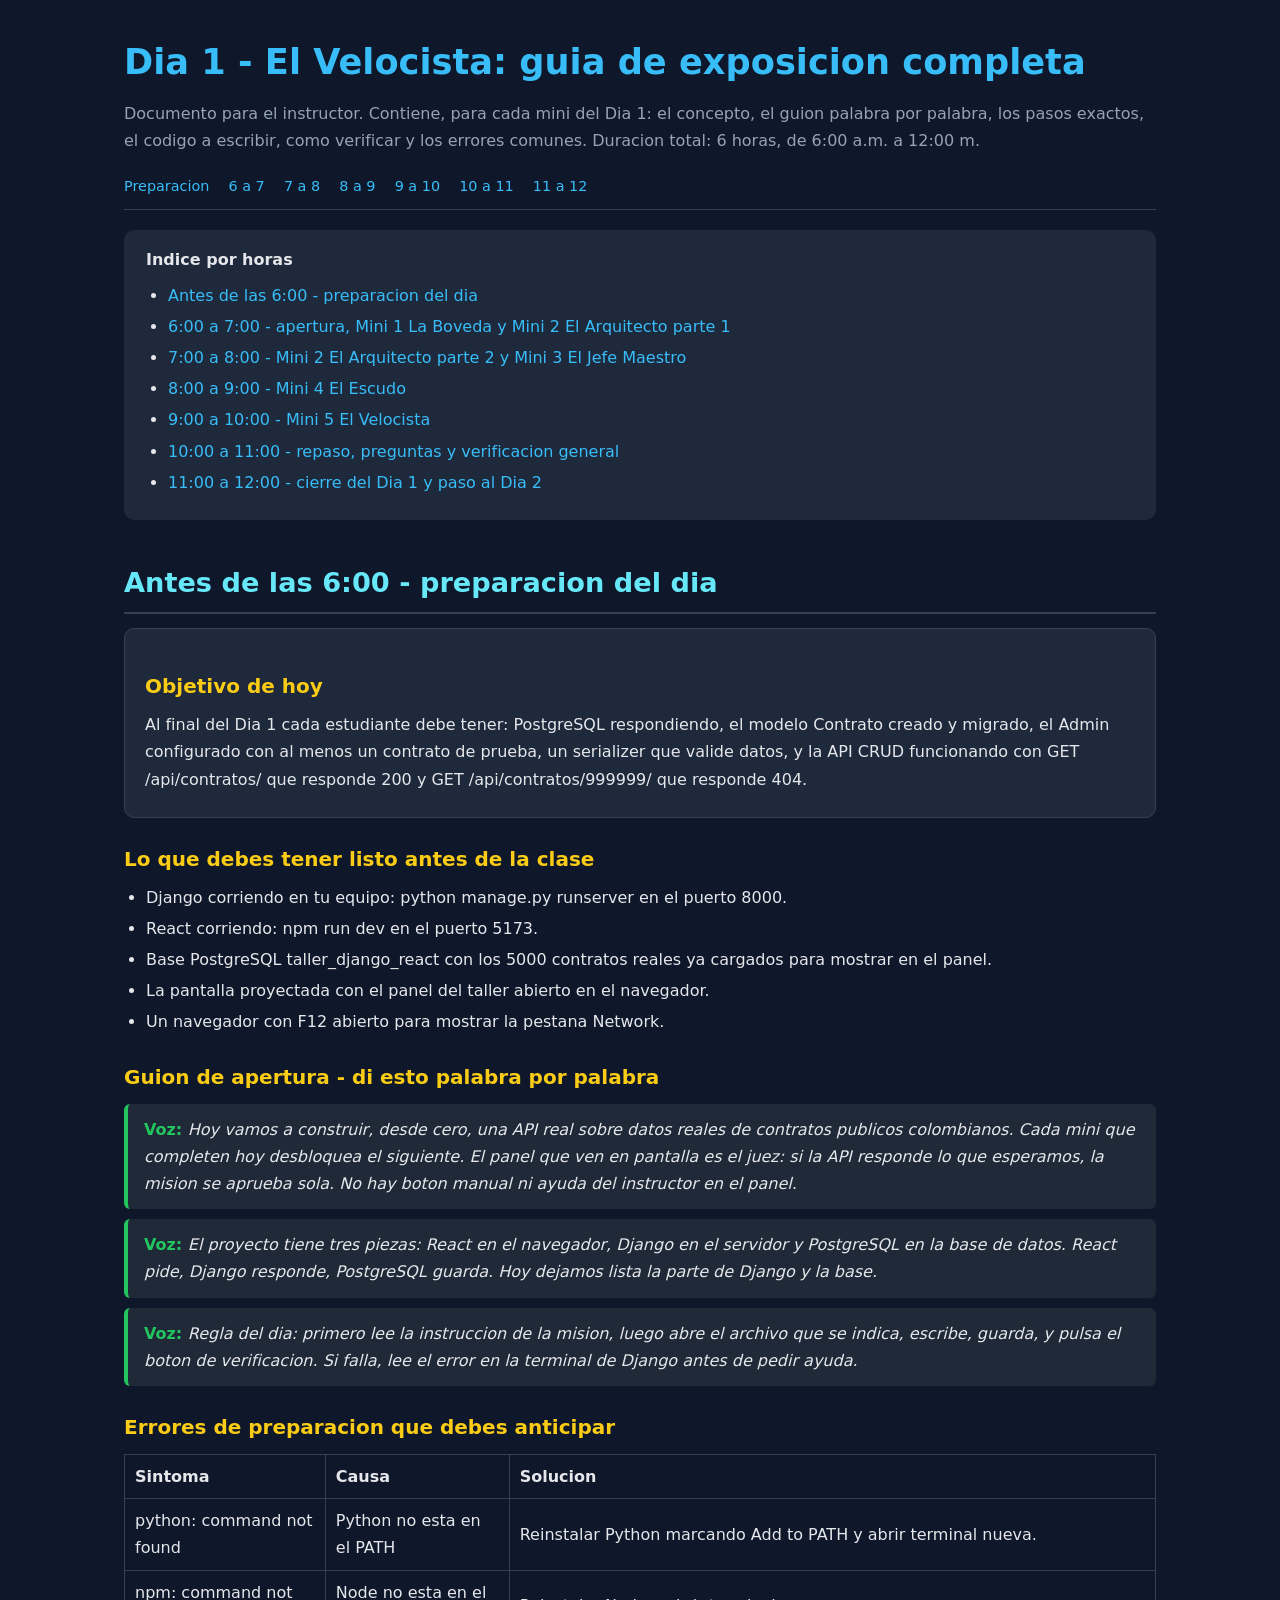
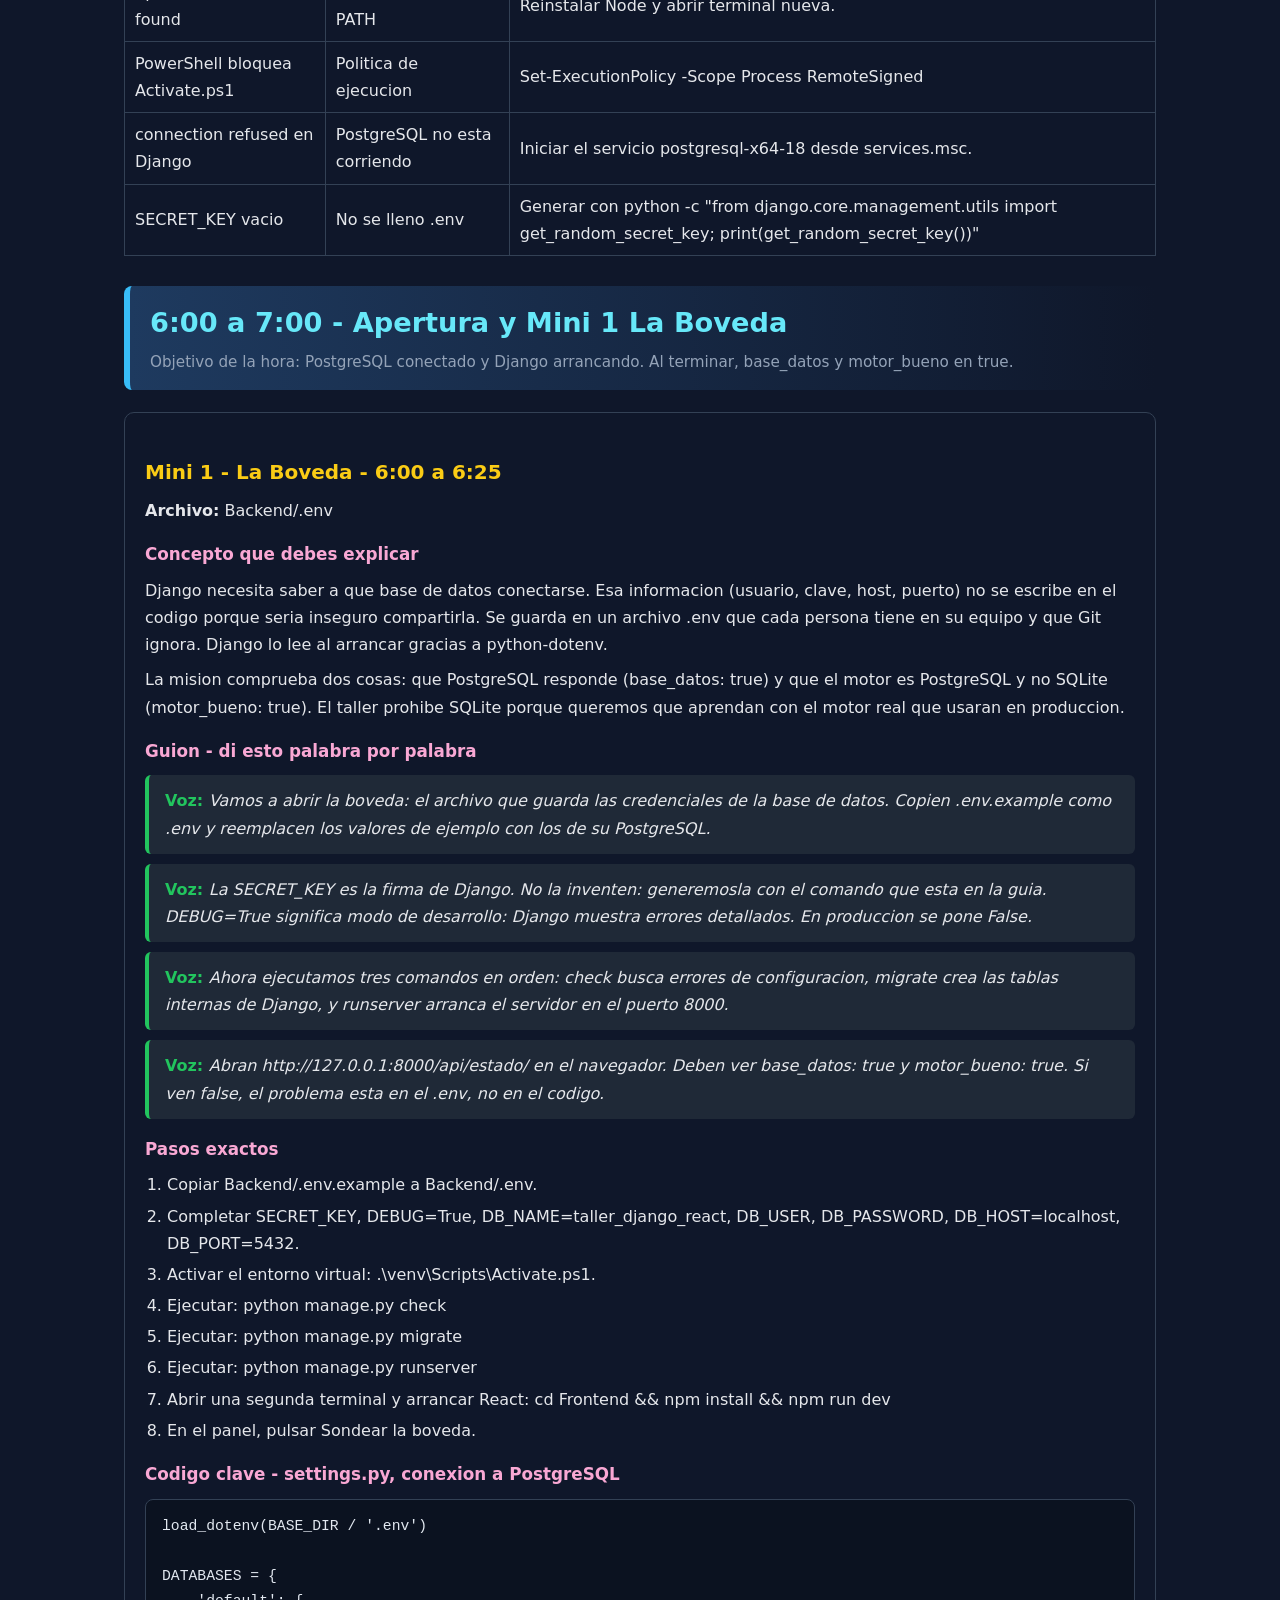
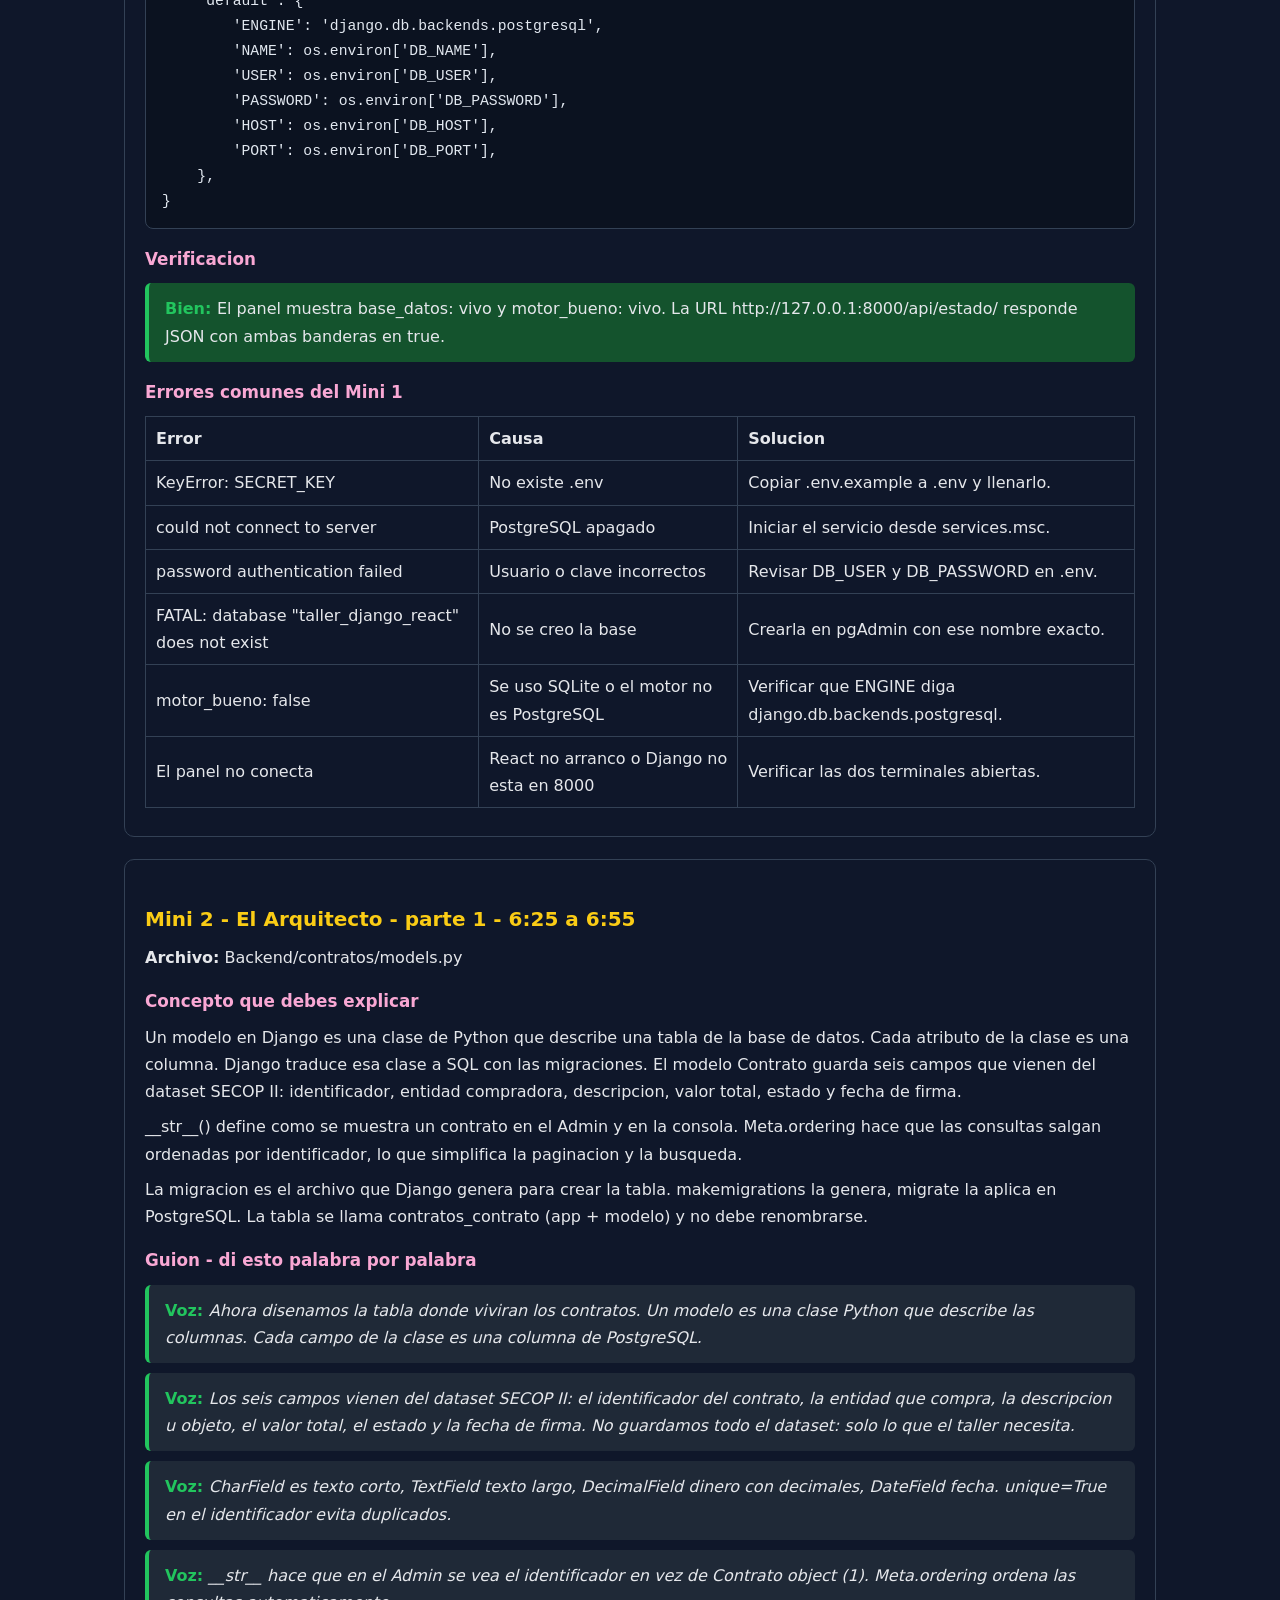
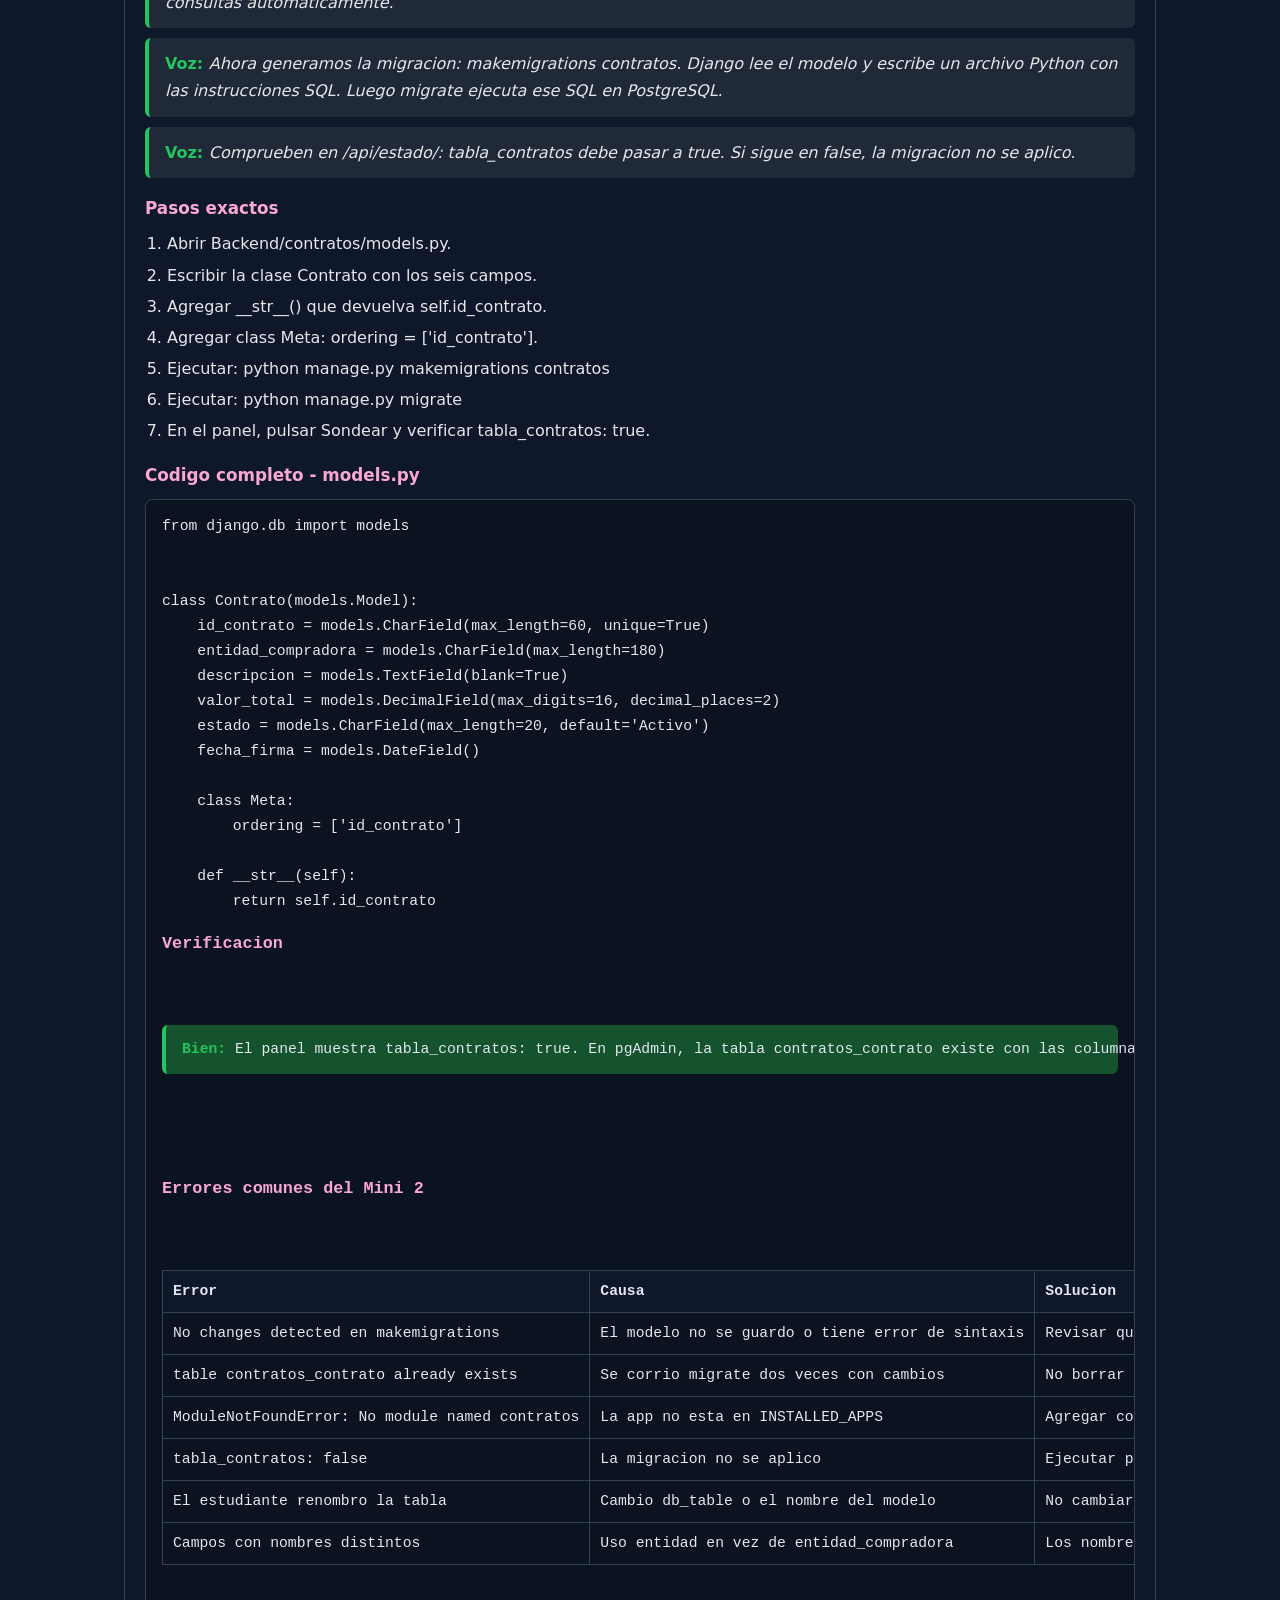
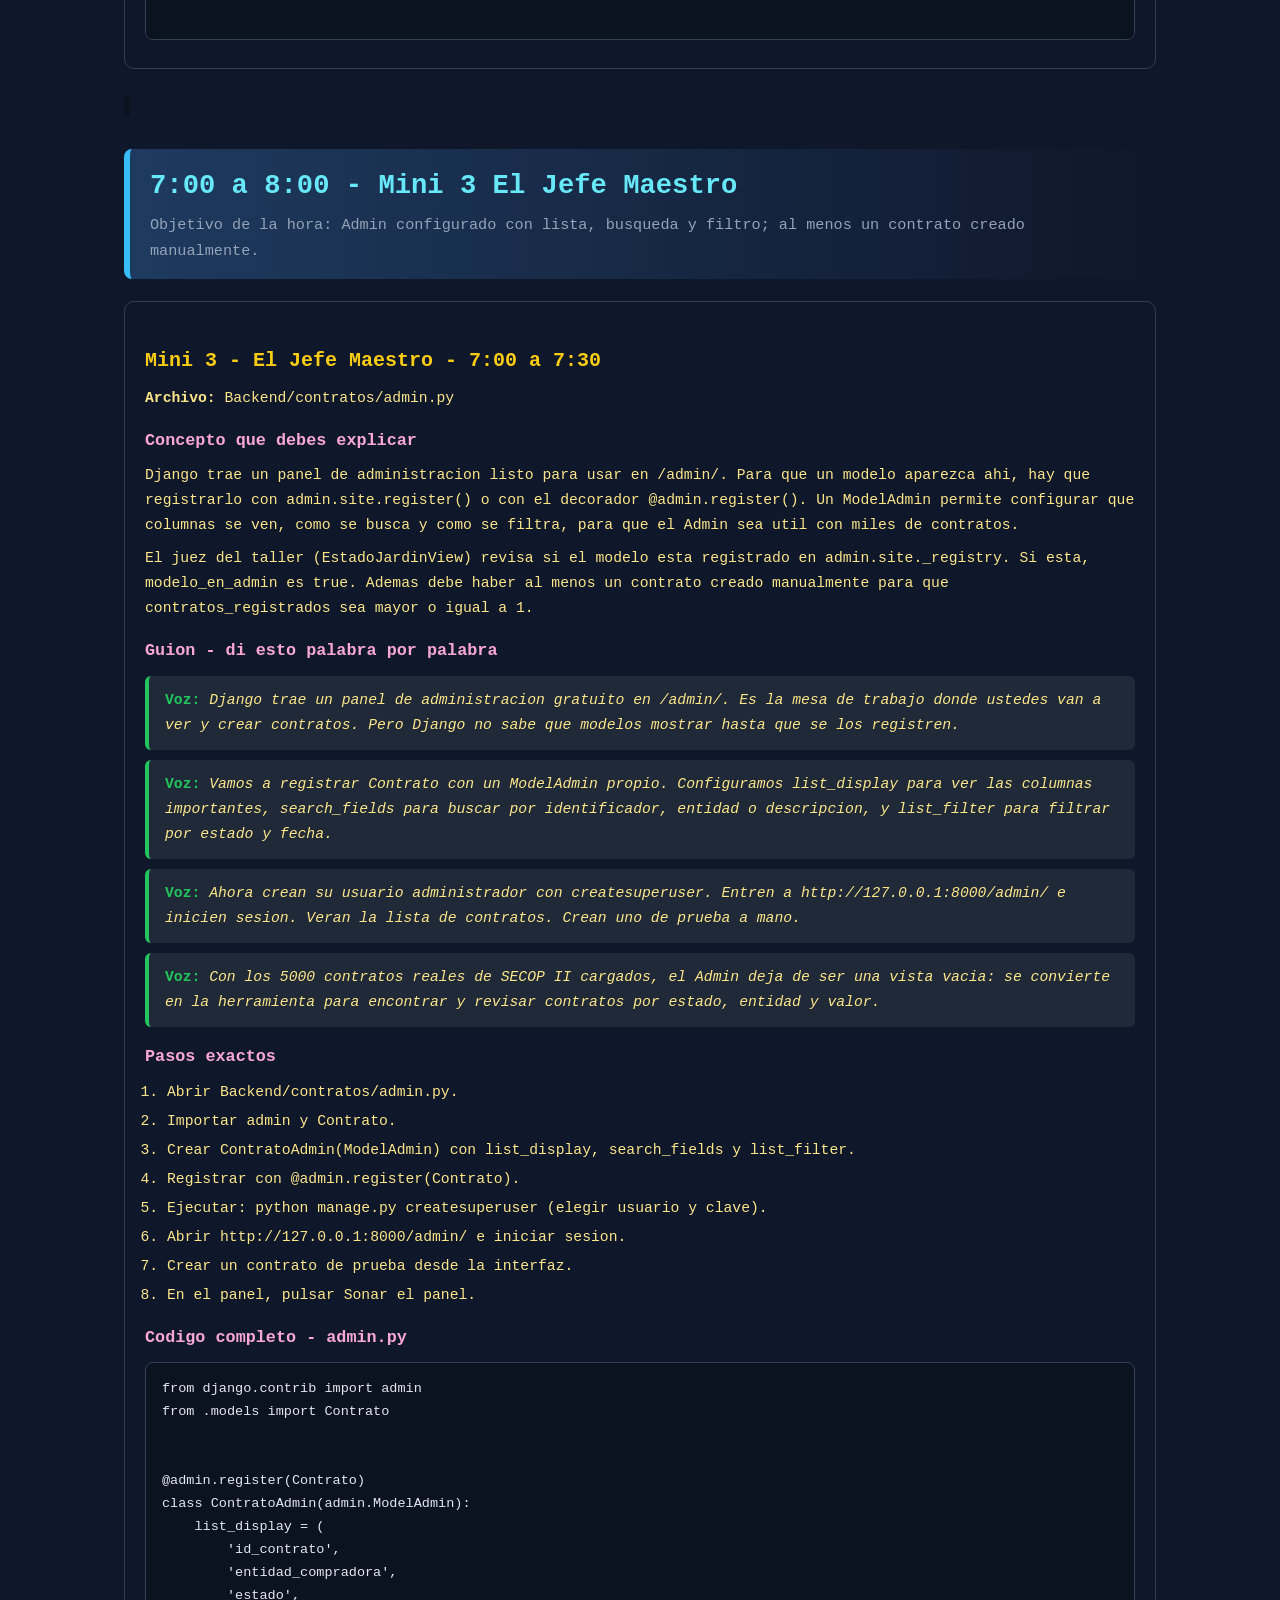
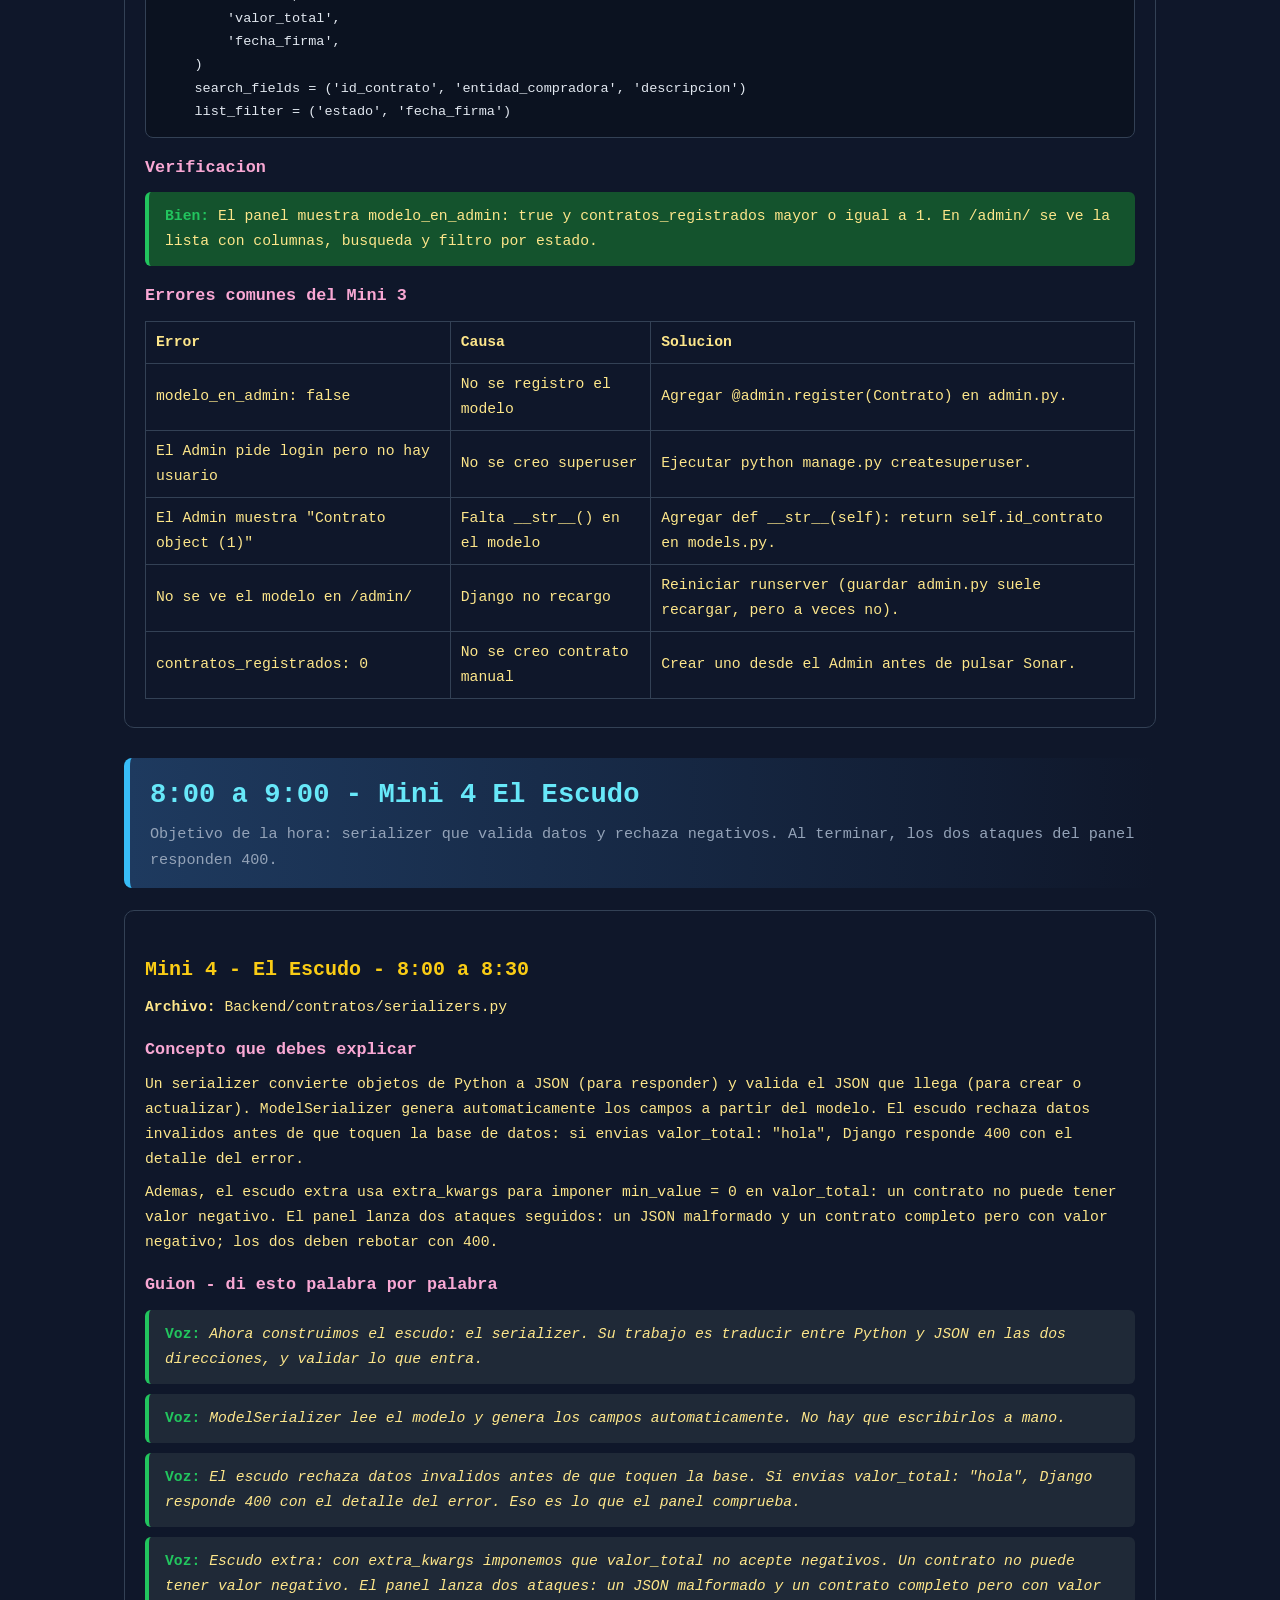
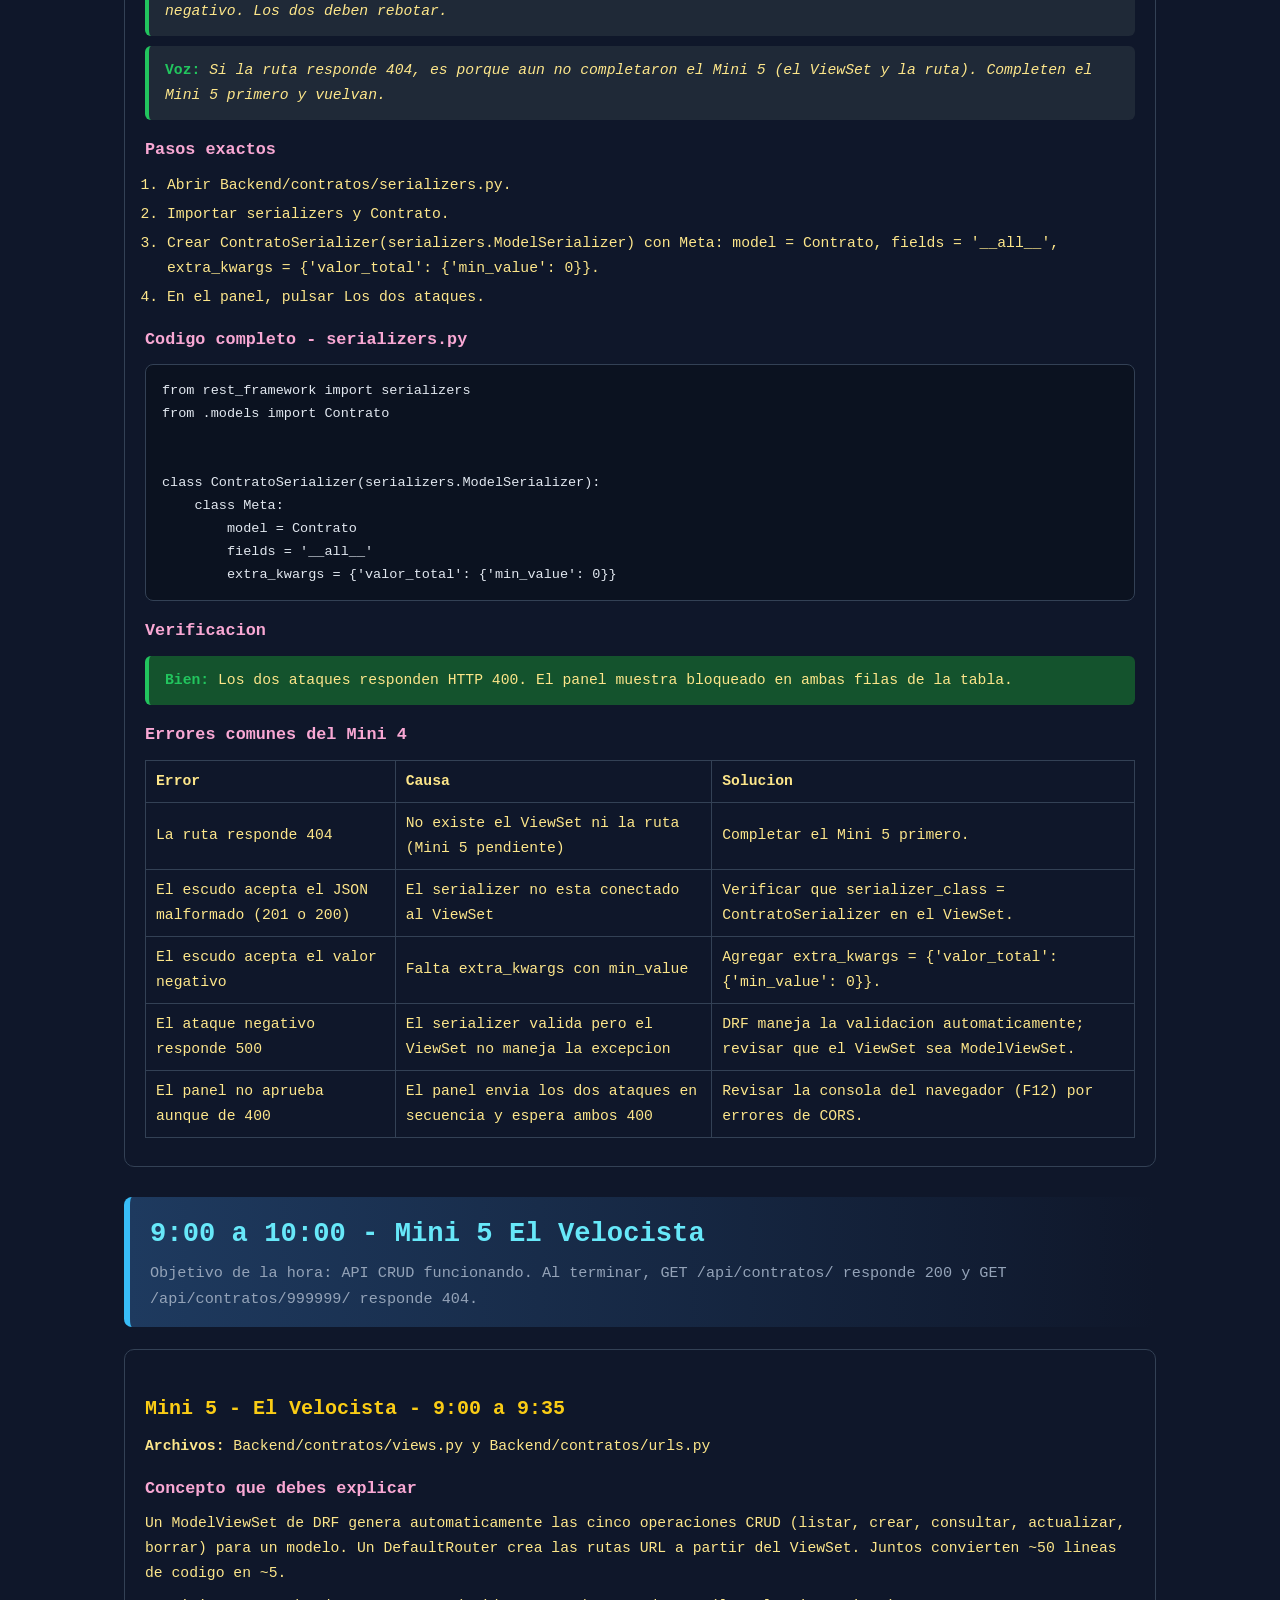
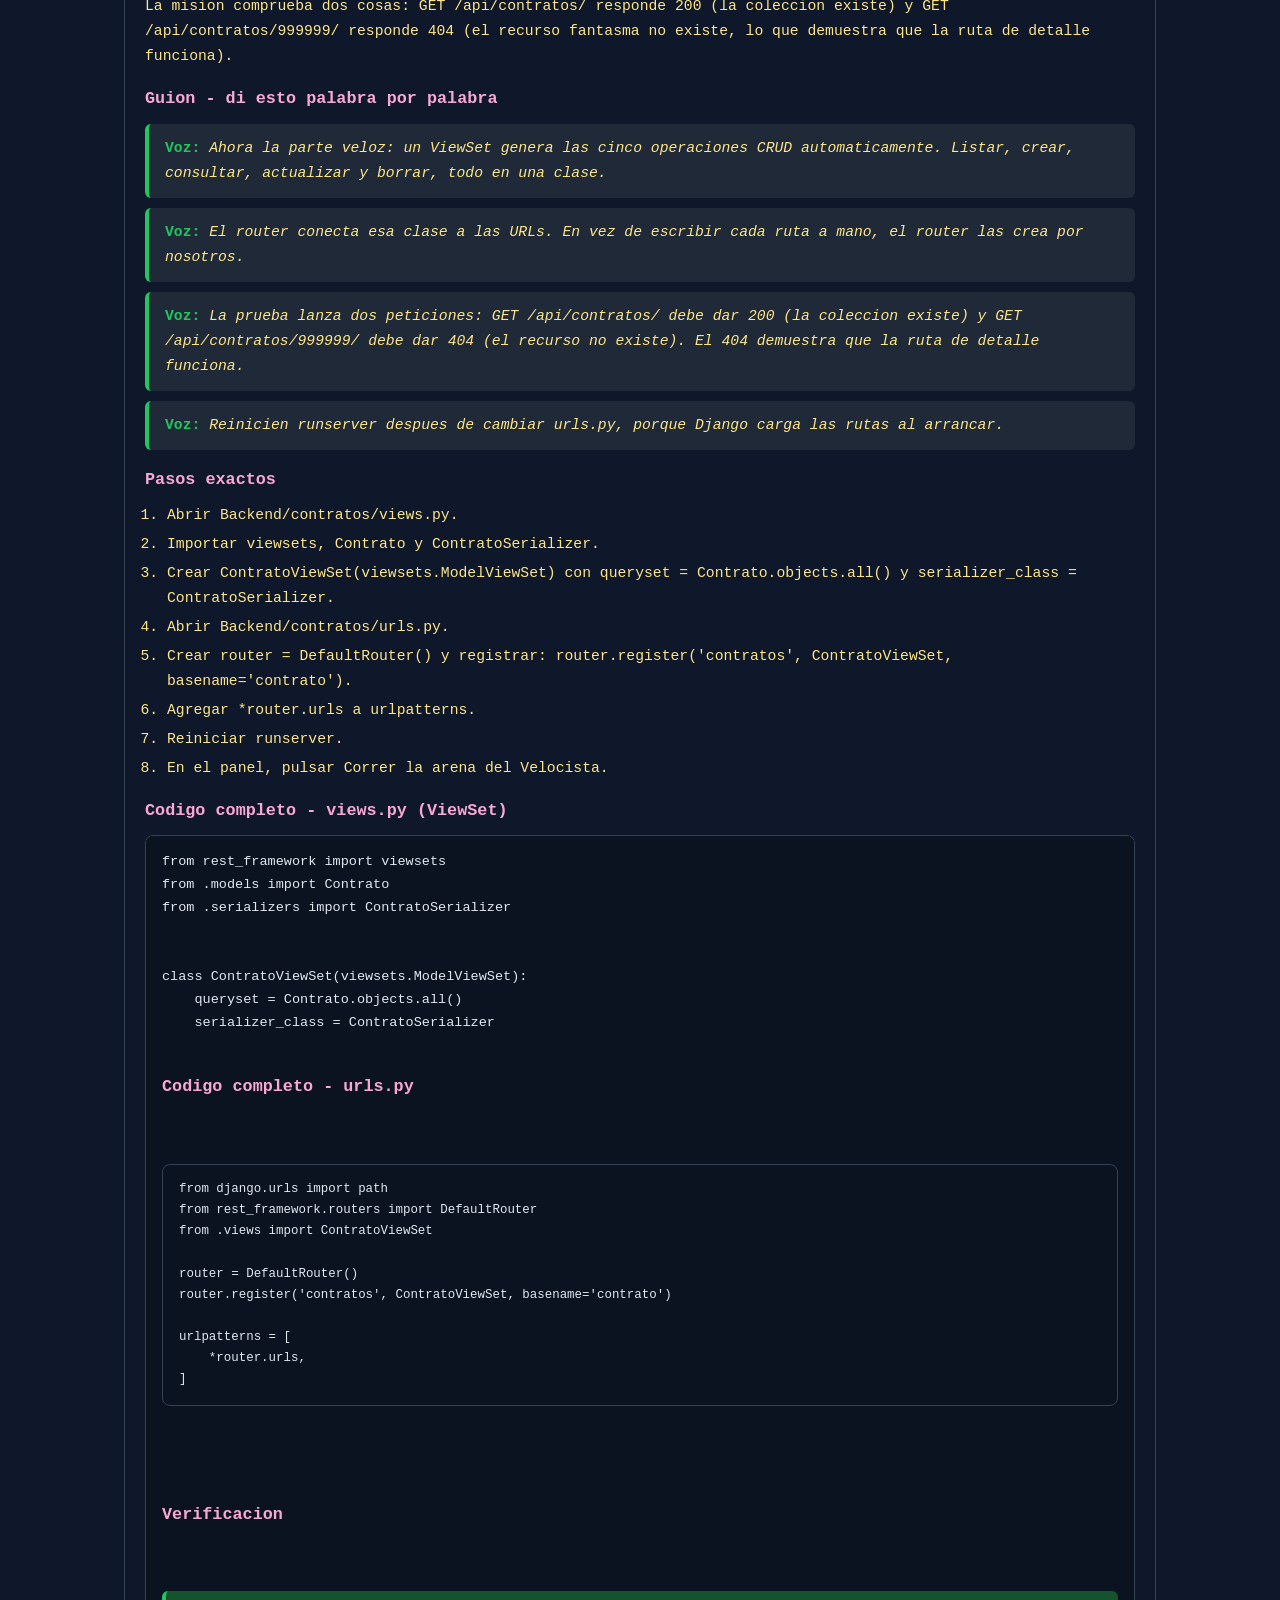
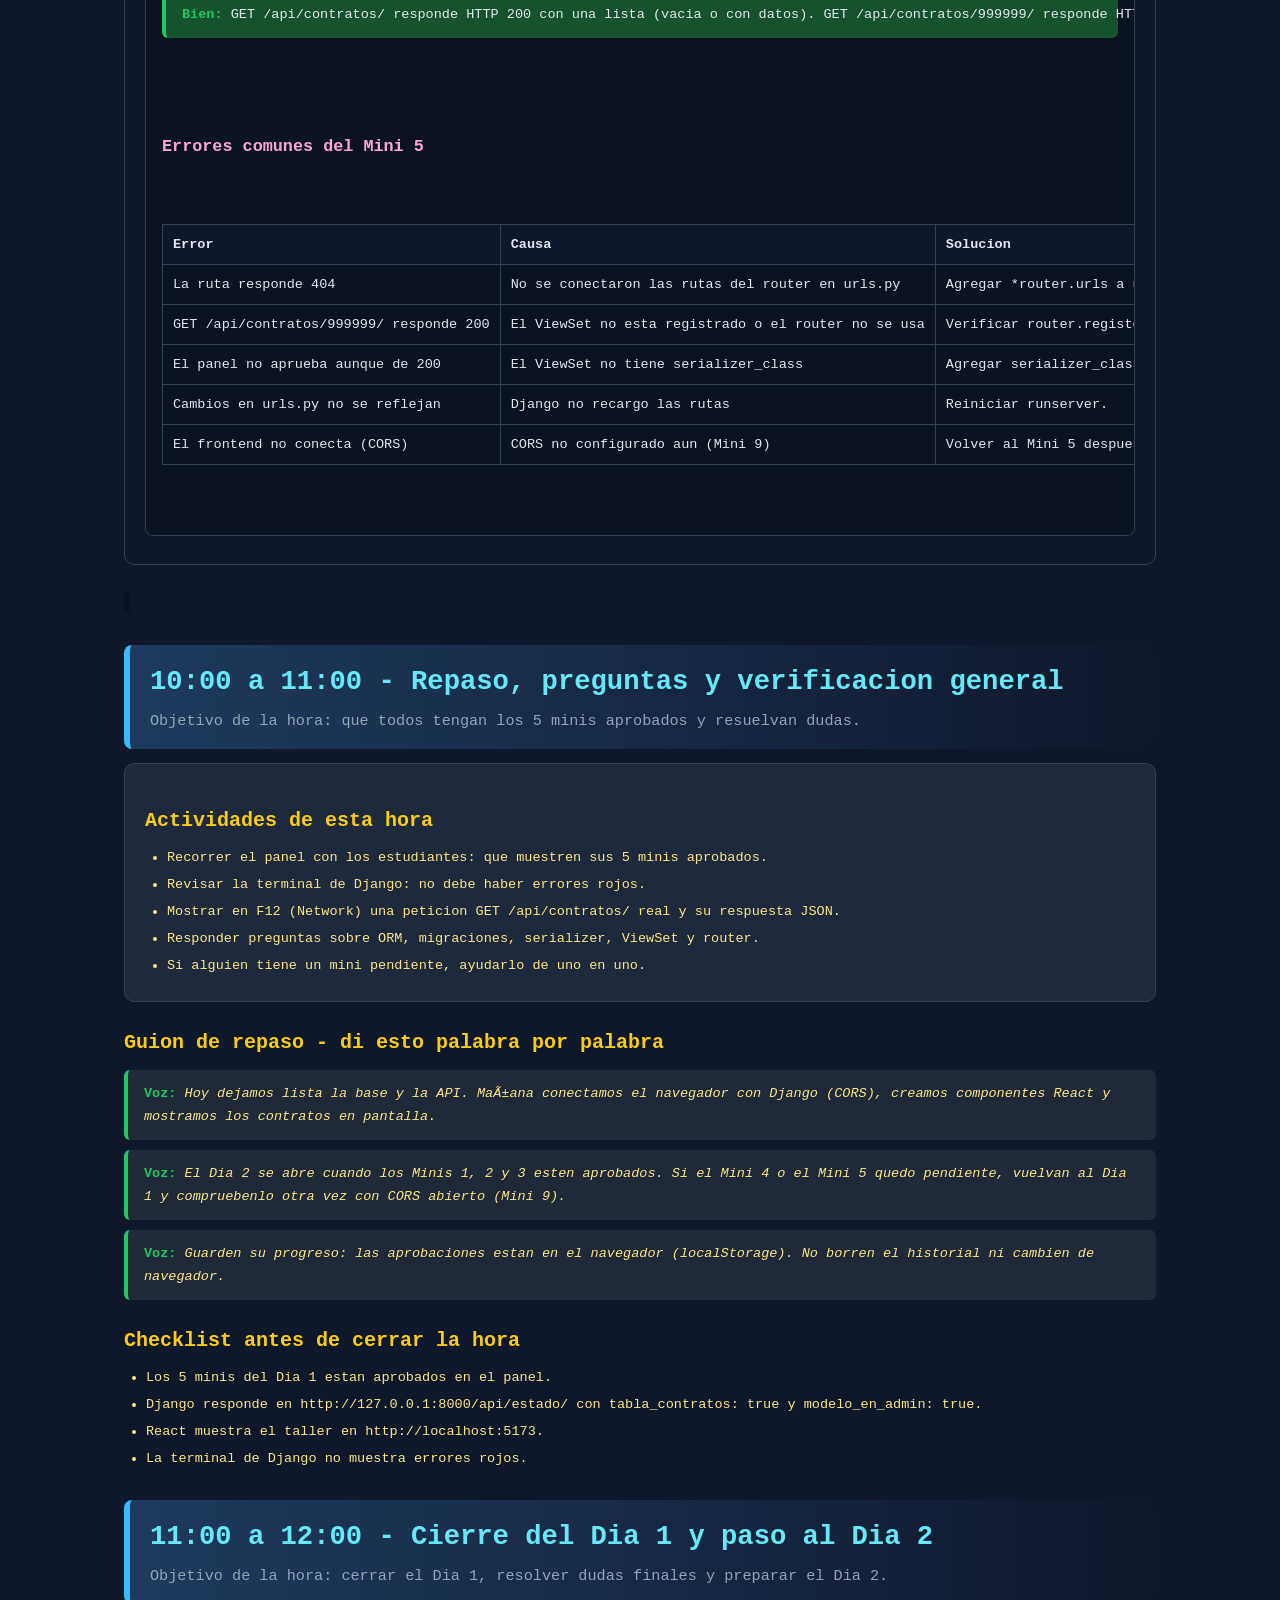
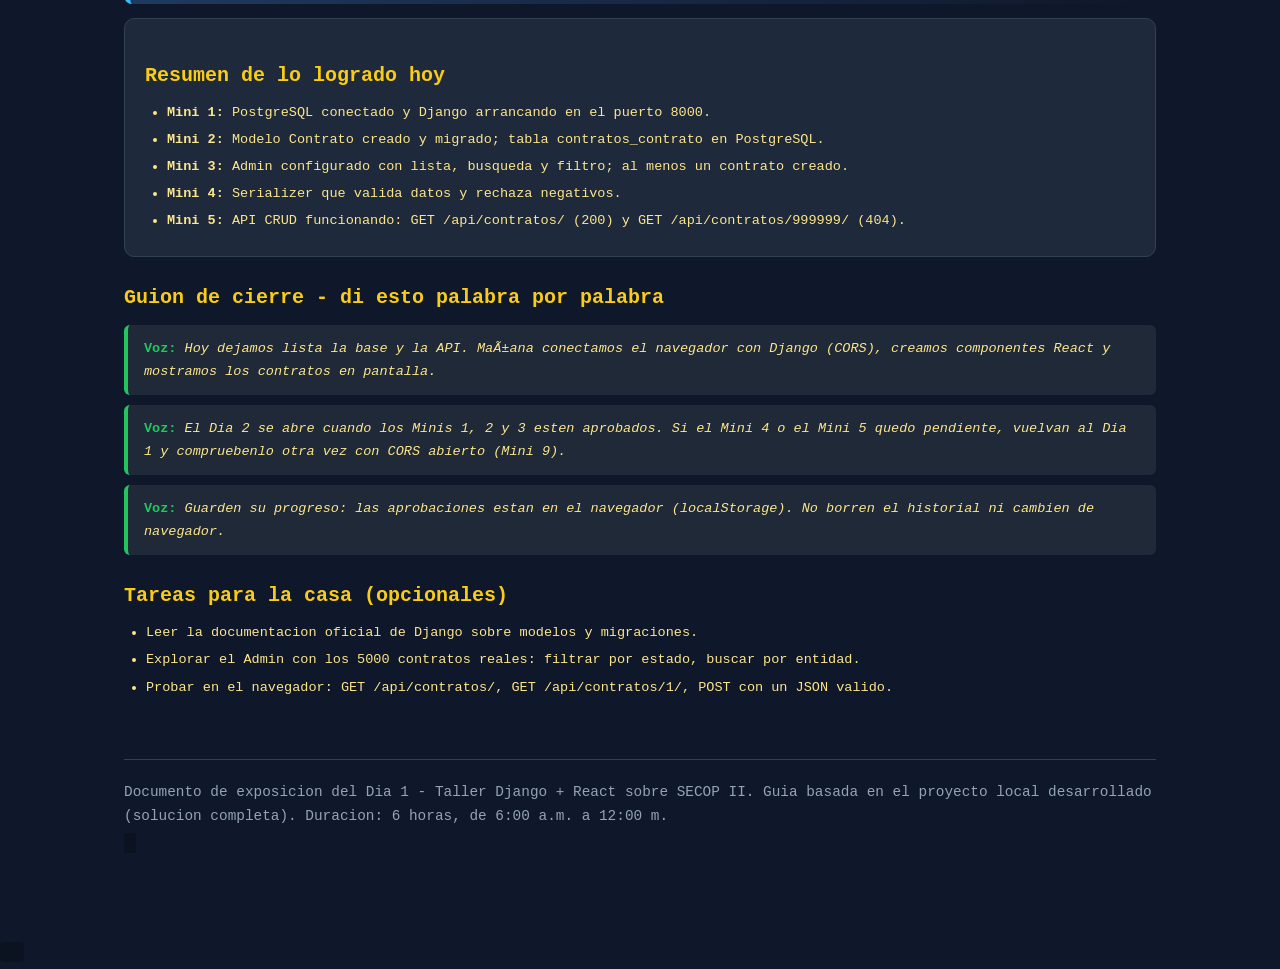
==== commit e3744d22: "Docs: reescribir exposicion Dia 1 por horas con lenguaje humano" ====
--- a/docs/exposicion-dia1.html
+++ b/docs/exposicion-dia1.html
@@ -3,32 +3,18 @@
 <head>
 <meta charset="UTF-8">
 <meta name="viewport" content="width=device-width, initial-scale=1.0">
-<title>Día 1 — Exposición completa: El Velocista</title>
+<title>Dia 1 - Exposicion completa: El Velocista</title>
 <style>
   :root {
-    --bg: #0f172a;
-    --panel: #111827;
-    --card: #1e293b;
-    --text: #e5e7eb;
-    --muted: #94a3b8;
-    --accent: #38bdf8;
-    --green: #22c55e;
-    --yellow: #facc15;
-    --red: #ef4444;
-    --border: #334155;
-    --codebg: #0b1220;
+    --bg: #0f172a; --panel: #111827; --card: #1e293b; --text: #e5e7eb;
+    --muted: #94a3b8; --accent: #38bdf8; --green: #22c55e; --yellow: #facc15;
+    --red: #ef4444; --border: #334155; --codebg: #0b1220;
   }
   * { box-sizing: border-box; }
-  body {
-    margin: 0;
-    font-family: "Segoe UI", system-ui, -apple-system, sans-serif;
-    background: var(--bg);
-    color: var(--text);
-    line-height: 1.6;
-  }
+  body { margin: 0; font-family: "Segoe UI", system-ui, sans-serif; background: var(--bg); color: var(--text); line-height: 1.7; }
   .wrap { max-width: 1080px; margin: 0 auto; padding: 32px 24px 80px; }
   h1 { font-size: 2.2rem; margin: 0 0 8px; color: var(--accent); }
-  h2 { font-size: 1.6rem; margin: 40px 0 12px; color: #67e8f9; border-bottom: 2px solid var(--border); padding-bottom: 6px; }
+  h2 { font-size: 1.7rem; margin: 40px 0 12px; color: #67e8f9; border-bottom: 2px solid var(--border); padding-bottom: 6px; }
   h3 { font-size: 1.25rem; margin: 24px 0 8px; color: var(--yellow); }
   h4 { font-size: 1.05rem; margin: 16px 0 6px; color: #f9a8d4; }
   p { margin: 8px 0; }
@@ -39,13 +25,13 @@
   pre code { background: transparent; padding: 0; color: #e2e8f0; }
   .card { background: var(--card); border: 1px solid var(--border); border-radius: 10px; padding: 16px 20px; margin: 14px 0; }
   .say { background: #1f2937; border-left: 4px solid var(--green); padding: 12px 16px; margin: 10px 0; border-radius: 6px; font-style: italic; }
-  .say::before { content: "🗣️  "; font-style: normal; }
+  .say::before { content: "Voz: "; font-style: normal; font-weight: bold; color: var(--green); }
   .warn { background: #451a03; border-left: 4px solid var(--red); padding: 12px 16px; margin: 10px 0; border-radius: 6px; }
-  .warn::before { content: "⚠️  "; }
+  .warn::before { content: "Atencion: "; font-weight: bold; color: var(--red); }
   .tip { background: #1e3a5f; border-left: 4px solid var(--accent); padding: 12px 16px; margin: 10px 0; border-radius: 6px; }
-  .tip::before { content: "💡  "; }
+  .tip::before { content: "Pista: "; font-weight: bold; color: var(--accent); }
   .ok { background: #14532d; border-left: 4px solid var(--green); padding: 12px 16px; margin: 10px 0; border-radius: 6px; }
-  .ok::before { content: "✅  "; }
+  .ok::before { content: "Bien: "; font-weight: bold; color: var(--green); }
   .nav { position: sticky; top: 0; background: var(--bg); border-bottom: 1px solid var(--border); padding: 10px 0; z-index: 10; }
   .nav a { color: var(--accent); margin-right: 14px; text-decoration: none; font-size: 0.9rem; }
   .nav a:hover { text-decoration: underline; }
@@ -57,97 +43,104 @@
   .toc a:hover { text-decoration: underline; }
   .mini { background: #0f172a; border: 1px solid var(--border); border-radius: 10px; padding: 18px 20px; margin: 22px 0; }
   .mini h2 { margin-top: 0; }
+  .hora { background: linear-gradient(90deg, #1e3a5f, #0f172a); border-left: 6px solid var(--accent); padding: 14px 20px; margin: 30px 0 14px; border-radius: 8px; }
+  .hora h2 { margin: 0; border: none; padding: 0; color: #67e8f9; }
+  .hora p { margin: 4px 0 0; color: var(--muted); font-size: 0.95rem; }
   footer { margin-top: 60px; color: var(--muted); font-size: 0.9rem; border-top: 1px solid var(--border); padding-top: 20px; }
 </style>
 </head>
 <body>
 <div class="wrap">
-  <h1>📘 Día 1 — El Velocista: guía de exposición completa</h1>
-  <p style="color:var(--muted)">Documento para el instructor. Contiene, para cada mini del Día 1: el concepto, el guion palabra por palabra, los pasos exactos, el código a escribir, cómo verificar y los errores comunes. Duración estimada: 6 horas (18 h totales ÷ 3 días).</p>
+  <h1>Dia 1 - El Velocista: guia de exposicion completa</h1>
+  <p style="color:var(--muted)">Documento para el instructor. Contiene, para cada mini del Dia 1: el concepto, el guion palabra por palabra, los pasos exactos, el codigo a escribir, como verificar y los errores comunes. Duracion total: 6 horas, de 6:00 a.m. a 12:00 m.</p>
 
   <div class="nav">
-    <a href="#prep">Preparación</a>
-    <a href="#m1">Mini 1</a>
-    <a href="#m2">Mini 2</a>
-    <a href="#m3">Mini 3</a>
-    <a href="#m4">Mini 4</a>
-    <a href="#m5">Mini 5</a>
-    <a href="#cierre">Cierre</a>
+    <a href="#prep">Preparacion</a>
+    <a href="#h6">6 a 7</a>
+    <a href="#h7">7 a 8</a>
+    <a href="#h8">8 a 9</a>
+    <a href="#h9">9 a 10</a>
+    <a href="#h10">10 a 11</a>
+    <a href="#h11">11 a 12</a>
   </div>
 
   <div class="toc">
-    <strong>Índice</strong>
+    <strong>Indice por horas</strong>
     <ul>
-      <li><a href="#prep">Preparación del día (antes de que lleguen los estudiantes)</a></li>
-      <li><a href="#m1">Mini 1 — La Bóveda (configurar PostgreSQL y Django)</a></li>
-      <li><a href="#m2">Mini 2 — El Arquitecto (modelo Contrato y migración)</a></li>
-      <li><a href="#m3">Mini 3 — El Jefe Maestro (Django Admin)</a></li>
-      <li><a href="#m4">Mini 4 — El Escudo (serializer y validación)</a></li>
-      <li><a href="#m5">Mini 5 — El Velocista (ViewSet, router y rutas)</a></li>
-      <li><a href="#cierre">Cierre del Día 1 y paso al Día 2</a></li>
+      <li><a href="#prep">Antes de las 6:00 - preparacion del dia</a></li>
+      <li><a href="#h6">6:00 a 7:00 - apertura, Mini 1 La Boveda y Mini 2 El Arquitecto parte 1</a></li>
+      <li><a href="#h7">7:00 a 8:00 - Mini 2 El Arquitecto parte 2 y Mini 3 El Jefe Maestro</a></li>
+      <li><a href="#h8">8:00 a 9:00 - Mini 4 El Escudo</a></li>
+      <li><a href="#h9">9:00 a 10:00 - Mini 5 El Velocista</a></li>
+      <li><a href="#h10">10:00 a 11:00 - repaso, preguntas y verificacion general</a></li>
+      <li><a href="#h11">11:00 a 12:00 - cierre del Dia 1 y paso al Dia 2</a></li>
     </ul>
   </div>
 
   <!-- ================= PREPARACION ================= -->
-  <h2 id="prep">Preparación del día (antes de que lleguen los estudiantes)</h2>
+  <h2 id="prep">Antes de las 6:00 - preparacion del dia</h2>
   <div class="card">
     <h3>Objetivo de hoy</h3>
-    <p>Al final del Día 1 cada estudiante debe tener: PostgreSQL respondiendo, el modelo <code>Contrato</code> creado y migrado, el Admin configurado con al menos un contrato de prueba, un serializer que valide datos, y la API CRUD funcionando con <code>GET /api/contratos/</code> (200) y <code>GET /api/contratos/999999/</code> (404).</p>
+    <p>Al final del Dia 1 cada estudiante debe tener: PostgreSQL respondiendo, el modelo Contrato creado y migrado, el Admin configurado con al menos un contrato de prueba, un serializer que valide datos, y la API CRUD funcionando con GET /api/contratos/ que responde 200 y GET /api/contratos/999999/ que responde 404.</p>
   </div>
 
   <h3>Lo que debes tener listo antes de la clase</h3>
   <ul>
-    <li>Django corriendo en tu equipo: <code>python manage.py runserver</code> (puerto 8000).</li>
-    <li>React corriendo: <code>npm run dev</code> (puerto 5173).</li>
-    <li>Base PostgreSQL <code>taller_django_react</code> con los 5000 contratos reales ya cargados (usarás el panel para mostrar).</li>
+    <li>Django corriendo en tu equipo: python manage.py runserver en el puerto 8000.</li>
+    <li>React corriendo: npm run dev en el puerto 5173.</li>
+    <li>Base PostgreSQL taller_django_react con los 5000 contratos reales ya cargados para mostrar en el panel.</li>
     <li>La pantalla proyectada con el panel del taller abierto en el navegador.</li>
-    <li>Un navegador con F12 abierto para mostrar la pestaña Network.</li>
+    <li>Un navegador con F12 abierto para mostrar la pestana Network.</li>
   </ul>
 
-  <h3>Guion de apertura (di esto palabra por palabra)</h3>
-  <div class="say">«Hoy vamos a construir, desde cero, una API real sobre datos reales de contratos públicos colombianos. Cada mini que completen hoy desbloquea el siguiente. El panel que ven en pantalla es el juez: si la API responde lo que esperamos, la misión se aprueba sola. No hay botón manual ni ayuda del instructor en el panel.»</div>
-  <div class="say">«El proyecto tiene tres piezas: React en el navegador, Django en el servidor y PostgreSQL en la base de datos. React pide, Django responde, PostgreSQL guarda. Hoy dejamos lista la parte de Django y la base.»</div>
-  <div class="say">«Regla del día: primero lee la instrucción de la misión, luego abre el archivo que se indica, escribe, guarda, y pulsa el botón de verificación. Si falla, lee el error en la terminal de Django antes de pedir ayuda.»</div>
-
-  <h3>Errores de preparación que debes anticipar</h3>
-  <table>
-    <tr><th>Síntoma</th><th>Causa</th><th>Solución</th></tr>
-    <tr><td><code>python: command not found</code></td><td>Python no está en el PATH</td><td>Reinstalar Python marcando «Add to PATH» y abrir terminal nueva.</td></tr>
-    <tr><td><code>npm: command not found</code></td><td>Node no está en el PATH</td><td>Reinstalar Node y abrir terminal nueva.</td></tr>
-    <tr><td>PowerShell bloquea <code>Activate.ps1</code></td><td>Política de ejecución</td><td><code>Set-ExecutionPolicy -Scope Process RemoteSigned</code></td></tr>
-    <tr><td><code>connection refused</code> en Django</td><td>PostgreSQL no está corriendo</td><td>Iniciar el servicio <code>postgresql-x64-18</code> desde services.msc.</td></tr>
-    <tr><td><code>SECRET_KEY</code> vacío</td><td>No se llenó <code>.env</code></td><td>Generar con <code>python -c "from django.core.management.utils import get_random_secret_key; print(get_random_secret_key())"</code></td></tr>
-  </table>
-
-  <!-- ================= MINI 1 ================= -->
-  <div class="mini" id="m1">
-  <h2>Mini 1 — La Bóveda</h2>
-  <p><strong>Archivos:</strong> <code>Backend/.env</code></p>
-  <p><strong>Duración estimada:</strong> 20-25 minutos.</p>
-
-  <h3>Concepto que debes explicar</h3>
-  <p>Django necesita saber a qué base de datos conectarse. Esa información (usuario, clave, host, puerto) no se escribe en el código porque sería inseguro compartirla. Se guarda en un archivo <code>.env</code> que cada persona tiene en su equipo y que Git ignora. Django lo lee al arrancar gracias a <code>python-dotenv</code>.</p>
-  <p>La misión comprueba dos cosas: que PostgreSQL responde (<code>base_datos: true</code>) y que el motor es PostgreSQL y no SQLite (<code>motor_bueno: true</code>). El taller prohíbe SQLite porque queremos que aprendan con el motor real que usarán en producción.</p>
-
-  <h3>Guion (di esto palabra por palabra)</h3>
-  <div class="say">«Vamos a abrir la bóveda: el archivo que guarda las credenciales de la base de datos. Copien <code>.env.example</code> como <code>.env</code> y reemplacen los valores de ejemplo con los de su PostgreSQL.»</div>
-  <div class="say">«La <code>SECRET_KEY</code> es la firma de Django. No la inventen: generémosla con el comando que está en la guía. <code>DEBUG=True</code> significa modo de desarrollo: Django muestra errores detallados. En producción se pone False.»</div>
-  <div class="say">«Ahora ejecutamos tres comandos en orden: <code>check</code> busca errores de configuración, <code>migrate</code> crea las tablas internas de Django, y <code>runserver</code> arranca el servidor en el puerto 8000.»</div>
-  <div class="say">«Abran <code>http://127.0.0.1:8000/api/estado/</code> en el navegador. Deben ver <code>base_datos: true</code> y <code>motor_bueno: true</code>. Si ven <code>false</code>, el problema está en el <code>.env</code>, no en el código.»</div>
-
-  <h3>Pasos exactos</h3>
+  <h3>Guion de apertura - di esto palabra por palabra</h3>
+  <div class="say">Hoy vamos a construir, desde cero, una API real sobre datos reales de contratos publicos colombianos. Cada mini que completen hoy desbloquea el siguiente. El panel que ven en pantalla es el juez: si la API responde lo que esperamos, la mision se aprueba sola. No hay boton manual ni ayuda del instructor en el panel.</div>
+  <div class="say">El proyecto tiene tres piezas: React en el navegador, Django en el servidor y PostgreSQL en la base de datos. React pide, Django responde, PostgreSQL guarda. Hoy dejamos lista la parte de Django y la base.</div>
+  <div class="say">Regla del dia: primero lee la instruccion de la mision, luego abre el archivo que se indica, escribe, guarda, y pulsa el boton de verificacion. Si falla, lee el error en la terminal de Django antes de pedir ayuda.</div>
+
+  <h3>Errores de preparacion que debes anticipar</h3>
+  <table>
+    <tr><th>Sintoma</th><th>Causa</th><th>Solucion</th></tr>
+    <tr><td>python: command not found</td><td>Python no esta en el PATH</td><td>Reinstalar Python marcando Add to PATH y abrir terminal nueva.</td></tr>
+    <tr><td>npm: command not found</td><td>Node no esta en el PATH</td><td>Reinstalar Node y abrir terminal nueva.</td></tr>
+    <tr><td>PowerShell bloquea Activate.ps1</td><td>Politica de ejecucion</td><td>Set-ExecutionPolicy -Scope Process RemoteSigned</td></tr>
+    <tr><td>connection refused en Django</td><td>PostgreSQL no esta corriendo</td><td>Iniciar el servicio postgresql-x64-18 desde services.msc.</td></tr>
+    <tr><td>SECRET_KEY vacio</td><td>No se lleno .env</td><td>Generar con python -c "from django.core.management.utils import get_random_secret_key; print(get_random_secret_key())"</td></tr>
+  </table>
+
+  <!-- ================= HORA 6 ================= -->
+  <div class="hora" id="h6">
+    <h2>6:00 a 7:00 - Apertura y Mini 1 La Boveda</h2>
+    <p>Objetivo de la hora: PostgreSQL conectado y Django arrancando. Al terminar, base_datos y motor_bueno en true.</p>
+  </div>
+
+  <div class="mini">
+  <h3>Mini 1 - La Boveda - 6:00 a 6:25</h3>
+  <p><strong>Archivo:</strong> Backend/.env</p>
+
+  <h4>Concepto que debes explicar</h4>
+  <p>Django necesita saber a que base de datos conectarse. Esa informacion (usuario, clave, host, puerto) no se escribe en el codigo porque seria inseguro compartirla. Se guarda en un archivo .env que cada persona tiene en su equipo y que Git ignora. Django lo lee al arrancar gracias a python-dotenv.</p>
+  <p>La mision comprueba dos cosas: que PostgreSQL responde (base_datos: true) y que el motor es PostgreSQL y no SQLite (motor_bueno: true). El taller prohibe SQLite porque queremos que aprendan con el motor real que usaran en produccion.</p>
+
+  <h4>Guion - di esto palabra por palabra</h4>
+  <div class="say">Vamos a abrir la boveda: el archivo que guarda las credenciales de la base de datos. Copien .env.example como .env y reemplacen los valores de ejemplo con los de su PostgreSQL.</div>
+  <div class="say">La SECRET_KEY es la firma de Django. No la inventen: generemosla con el comando que esta en la guia. DEBUG=True significa modo de desarrollo: Django muestra errores detallados. En produccion se pone False.</div>
+  <div class="say">Ahora ejecutamos tres comandos en orden: check busca errores de configuracion, migrate crea las tablas internas de Django, y runserver arranca el servidor en el puerto 8000.</div>
+  <div class="say">Abran http://127.0.0.1:8000/api/estado/ en el navegador. Deben ver base_datos: true y motor_bueno: true. Si ven false, el problema esta en el .env, no en el codigo.</div>
+
+  <h4>Pasos exactos</h4>
   <ol>
-    <li>Copiar <code>Backend/.env.example</code> a <code>Backend/.env</code>.</li>
-    <li>Completar <code>SECRET_KEY</code>, <code>DEBUG=True</code>, <code>DB_NAME=taller_django_react</code>, <code>DB_USER</code>, <code>DB_PASSWORD</code>, <code>DB_HOST=localhost</code>, <code>DB_PORT=5432</code>.</li>
-    <li>Activar el entorno virtual: <code>.\venv\Scripts\Activate.ps1</code>.</li>
-    <li>Ejecutar: <code>python manage.py check</code></li>
-    <li>Ejecutar: <code>python manage.py migrate</code></li>
-    <li>Ejecutar: <code>python manage.py runserver</code></li>
-    <li>Abrir una segunda terminal y arrancar React: <code>cd Frontend && npm install && npm run dev</code></li>
-    <li>En el panel, pulsar «Sondear la bóveda».</li>
+    <li>Copiar Backend/.env.example a Backend/.env.</li>
+    <li>Completar SECRET_KEY, DEBUG=True, DB_NAME=taller_django_react, DB_USER, DB_PASSWORD, DB_HOST=localhost, DB_PORT=5432.</li>
+    <li>Activar el entorno virtual: .\venv\Scripts\Activate.ps1.</li>
+    <li>Ejecutar: python manage.py check</li>
+    <li>Ejecutar: python manage.py migrate</li>
+    <li>Ejecutar: python manage.py runserver</li>
+    <li>Abrir una segunda terminal y arrancar React: cd Frontend && npm install && npm run dev</li>
+    <li>En el panel, pulsar Sondear la boveda.</li>
   </ol>
 
-  <h3>Código clave (settings.py — conexión a PostgreSQL)</h3>
+  <h4>Codigo clave - settings.py, conexion a PostgreSQL</h4>
   <pre><code>load_dotenv(BASE_DIR / '.env')
 
 DATABASES = {
@@ -161,52 +154,50 @@
     },
 }</code></pre>
 
-  <h3>Verificación</h3>
-  <div class="ok">El panel muestra <code>base_datos: vivo</code> y <code>motor_bueno: vivo</code>. La URL <code>http://127.0.0.1:8000/api/estado/</code> responde JSON con ambas banderas en <code>true</code>.</div>
-
-  <h3>Errores comunes del Mini 1</h3>
-  <table>
-    <tr><th>Error</th><th>Causa</th><th>Solución</th></tr>
-    <tr><td><code>KeyError: 'SECRET_KEY'</code></td><td>No existe <code>.env</code></td><td>Copiar <code>.env.example</code> a <code>.env</code> y llenarlo.</td></tr>
-    <tr><td><code>could not connect to server</code></td><td>PostgreSQL apagado</td><td>Iniciar el servicio desde services.msc.</td></tr>
-    <tr><td><code>password authentication failed</code></td><td>Usuario o clave incorrectos</td><td>Revisar <code>DB_USER</code> y <code>DB_PASSWORD</code> en <code>.env</code>.</td></tr>
-    <tr><td><code>FATAL: database "taller_django_react" does not exist</code></td><td>No se creó la base</td><td>Crearla en pgAdmin con ese nombre exacto.</td></tr>
-    <tr><td><code>motor_bueno: false</code></td><td>Se usó SQLite o el motor no es PostgreSQL</td><td>Verificar que <code>ENGINE</code> diga <code>django.db.backends.postgresql</code>.</td></tr>
-    <tr><td>El panel no conecta</td><td>React no arrancó o Django no está en 8000</td><td>Verificar las dos terminales abiertas.</td></tr>
-  </table>
-  </div>
-
-  <!-- ================= MINI 2 ================= -->
-  <div class="mini" id="m2">
-  <h2>Mini 2 — El Arquitecto</h2>
-  <p><strong>Archivo:</strong> <code>Backend/contratos/models.py</code></p>
-  <p><strong>Duración estimada:</strong> 30-35 minutos.</p>
-
-  <h3>Concepto que debes explicar</h3>
-  <p>Un modelo en Django es una clase de Python que describe una tabla de la base de datos. Cada atributo de la clase es una columna. Django traduce esa clase a SQL con las migraciones. El modelo <code>Contrato</code> guarda seis campos que vienen del dataset SECOP II: identificador, entidad compradora, descripción, valor total, estado y fecha de firma.</p>
-  <p><code>__str__()</code> define cómo se muestra un contrato en el Admin y en la consola. <code>Meta.ordering</code> hace que las consultas salgan ordenadas por identificador, lo que simplifica la paginación y la búsqueda.</p>
-  <p>La migración es el archivo que Django genera para crear la tabla. <code>makemigrations</code> la genera, <code>migrate</code> la aplica en PostgreSQL. La tabla se llama <code>contratos_contrato</code> (app + modelo) y no debe renombrarse.</p>
-
-  <h3>Guion (di esto palabra por palabra)</h3>
-  <div class="say">«Ahora diseñamos la tabla donde vivirán los contratos. Un modelo es una clase Python que describe las columnas. Cada campo de la clase es una columna de PostgreSQL.»</div>
-  <div class="say">«Los seis campos vienen del dataset SECOP II: el identificador del contrato, la entidad que compra, la descripción u objeto, el valor total, el estado y la fecha de firma. No guardamos todo el dataset: solo lo que el taller necesita.»</div>
-  <div class="say">«<code>CharField</code> es texto corto, <code>TextField</code> texto largo, <code>DecimalField</code> dinero con decimales, <code>DateField</code> fecha. <code>unique=True</code> en el identificador evita duplicados.»</div>
-  <div class="say">«<code>__str__</code> hace que en el Admin se vea el identificador en vez de 'Contrato object (1)'. <code>Meta.ordering</code> ordena las consultas automáticamente.»</div>
-  <div class="say">«Ahora generamos la migración: <code>makemigrations contratos</code>. Django lee el modelo y escribe un archivo Python con las instrucciones SQL. Luego <code>migrate</code> ejecuta ese SQL en PostgreSQL.»</div>
-  <div class="say">«Comprueben en <code>/api/estado/</code>: <code>tabla_contratos</code> debe pasar a <code>true</code>. Si sigue en <code>false</code>, la migración no se aplicó.»</div>
-
-  <h3>Pasos exactos</h3>
+  <h4>Verificacion</h4>
+  <div class="ok">El panel muestra base_datos: vivo y motor_bueno: vivo. La URL http://127.0.0.1:8000/api/estado/ responde JSON con ambas banderas en true.</div>
+
+  <h4>Errores comunes del Mini 1</h4>
+  <table>
+    <tr><th>Error</th><th>Causa</th><th>Solucion</th></tr>
+    <tr><td>KeyError: SECRET_KEY</td><td>No existe .env</td><td>Copiar .env.example a .env y llenarlo.</td></tr>
+    <tr><td>could not connect to server</td><td>PostgreSQL apagado</td><td>Iniciar el servicio desde services.msc.</td></tr>
+    <tr><td>password authentication failed</td><td>Usuario o clave incorrectos</td><td>Revisar DB_USER y DB_PASSWORD en .env.</td></tr>
+    <tr><td>FATAL: database "taller_django_react" does not exist</td><td>No se creo la base</td><td>Crearla en pgAdmin con ese nombre exacto.</td></tr>
+    <tr><td>motor_bueno: false</td><td>Se uso SQLite o el motor no es PostgreSQL</td><td>Verificar que ENGINE diga django.db.backends.postgresql.</td></tr>
+    <tr><td>El panel no conecta</td><td>React no arranco o Django no esta en 8000</td><td>Verificar las dos terminales abiertas.</td></tr>
+  </table>
+  </div>
+
+  <div class="mini">
+  <h3>Mini 2 - El Arquitecto - parte 1 - 6:25 a 6:55</h3>
+  <p><strong>Archivo:</strong> Backend/contratos/models.py</p>
+
+  <h4>Concepto que debes explicar</h4>
+  <p>Un modelo en Django es una clase de Python que describe una tabla de la base de datos. Cada atributo de la clase es una columna. Django traduce esa clase a SQL con las migraciones. El modelo Contrato guarda seis campos que vienen del dataset SECOP II: identificador, entidad compradora, descripcion, valor total, estado y fecha de firma.</p>
+  <p>__str__() define como se muestra un contrato en el Admin y en la consola. Meta.ordering hace que las consultas salgan ordenadas por identificador, lo que simplifica la paginacion y la busqueda.</p>
+  <p>La migracion es el archivo que Django genera para crear la tabla. makemigrations la genera, migrate la aplica en PostgreSQL. La tabla se llama contratos_contrato (app + modelo) y no debe renombrarse.</p>
+
+  <h4>Guion - di esto palabra por palabra</h4>
+  <div class="say">Ahora disenamos la tabla donde viviran los contratos. Un modelo es una clase Python que describe las columnas. Cada campo de la clase es una columna de PostgreSQL.</div>
+  <div class="say">Los seis campos vienen del dataset SECOP II: el identificador del contrato, la entidad que compra, la descripcion u objeto, el valor total, el estado y la fecha de firma. No guardamos todo el dataset: solo lo que el taller necesita.</div>
+  <div class="say">CharField es texto corto, TextField texto largo, DecimalField dinero con decimales, DateField fecha. unique=True en el identificador evita duplicados.</div>
+  <div class="say">__str__ hace que en el Admin se vea el identificador en vez de Contrato object (1). Meta.ordering ordena las consultas automaticamente.</div>
+  <div class="say">Ahora generamos la migracion: makemigrations contratos. Django lee el modelo y escribe un archivo Python con las instrucciones SQL. Luego migrate ejecuta ese SQL en PostgreSQL.</div>
+  <div class="say">Comprueben en /api/estado/: tabla_contratos debe pasar a true. Si sigue en false, la migracion no se aplico.</div>
+
+  <h4>Pasos exactos</h4>
   <ol>
-    <li>Abrir <code>Backend/contratos/models.py</code>.</li>
-    <li>Escribir la clase <code>Contrato</code> con los seis campos.</li>
-    <li>Agregar <code>__str__()</code> que devuelva <code>self.id_contrato</code>.</li>
-    <li>Agregar <code>class Meta: ordering = ['id_contrato']</code>.</li>
-    <li>Ejecutar: <code>python manage.py makemigrations contratos</code></li>
-    <li>Ejecutar: <code>python manage.py migrate</code></li>
-    <li>En el panel, pulsar «Sondear» y verificar <code>tabla_contratos: true</code>.</li>
+    <li>Abrir Backend/contratos/models.py.</li>
+    <li>Escribir la clase Contrato con los seis campos.</li>
+    <li>Agregar __str__() que devuelva self.id_contrato.</li>
+    <li>Agregar class Meta: ordering = ['id_contrato'].</li>
+    <li>Ejecutar: python manage.py makemigrations contratos</li>
+    <li>Ejecutar: python manage.py migrate</li>
+    <li>En el panel, pulsar Sondear y verificar tabla_contratos: true.</li>
   </ol>
 
-  <h3>Código completo (models.py)</h3>
+  <h4>Codigo completo - models.py</h4>
   <pre><code>from django.db import models
 
 
@@ -222,52 +213,54 @@
         ordering = ['id_contrato']
 
     def __str__(self):
-        return self.id_contrato</code></pre>
-
-  <h3>Verificación</h3>
-  <div class="ok">El panel muestra <code>tabla_contratos: true</code>. En pgAdmin, la tabla <code>contratos_contrato</code> existe con las columnas <code>id_contrato</code>, <code>entidad_compradora</code>, <code>descripcion</code>, <code>valor_total</code>, <code>estado</code>, <code>fecha_firma</code>.</div>
-
-  <h3>Errores comunes del Mini 2</h3>
-  <table>
-    <tr><th>Error</th><th>Causa</th><th>Solución</th></tr>
-    <tr><td><code>No changes detected</code> en makemigrations</td><td>El modelo no se guardó o tiene error de sintaxis</td><td>Revisar que la clase se llame <code>Contrato</code> y que esté en <code>models.py</code>.</td></tr>
-    <tr><td><code>table contratos_contrato already exists</code></td><td>Se corrió migrate dos veces con cambios</td><td>No borrar tablas a mano; usar <code>migrate</code> normal.</td></tr>
-    <tr><td><code>ModuleNotFoundError: No module named 'contratos'</code></td><td>La app no está en INSTALLED_APPS</td><td>Agregar <code>'contratos'</code> a INSTALLED_APPS en settings.py.</td></tr>
-    <tr><td><code>tabla_contratos: false</code></td><td>La migración no se aplicó</td><td>Ejecutar <code>python manage.py migrate</code> y verificar.</td></tr>
-    <tr><td>El estudiante renombró la tabla</td><td>Cambió <code>db_table</code> o el nombre del modelo</td><td>No cambiar: la tabla debe llamarse <code>contratos_contrato</code>.</td></tr>
-    <tr><td>Campos con nombres distintos</td><td>Usó <code>entidad</code> en vez de <code>entidad_compradora</code></td><td>Los nombres deben coincidir exactamente con los de la guía (el panel y el serializer los usan).</td></tr>
-  </table>
-  </div>
-
-  <!-- ================= MINI 3 ================= -->
-  <div class="mini" id="m3">
-  <h2>Mini 3 — El Jefe Maestro</h2>
-  <p><strong>Archivo:</strong> <code>Backend/contratos/admin.py</code></p>
-  <p><strong>Duración estimada:</strong> 25-30 minutos.</p>
-
-  <h3>Concepto que debes explicar</h3>
-  <p>Django trae un panel de administración listo para usar en <code>/admin/</code>. Para que un modelo aparezca ahí, hay que registrarlo con <code>admin.site.register()</code> o con el decorador <code>@admin.register()</code>. Un <code>ModelAdmin</code> permite configurar qué columnas se ven, cómo se busca y cómo se filtra, para que el Admin sea útil con miles de contratos.</p>
-  <p>El juez del taller (<code>EstadoJardinView</code>) revisa si el modelo está registrado en <code>admin.site._registry</code>. Si está, <code>modelo_en_admin</code> es <code>true</code>. Además debe haber al menos un contrato creado manualmente (para que <code>contratos_registrados >= 1</code>).</p>
-
-  <h3>Guion (di esto palabra por palabra)</h3>
-  <div class="say">«Django trae un panel de administración gratuito en <code>/admin/</code>. Es la mesa de trabajo donde ustedes van a ver y crear contratos. Pero Django no sabe qué modelos mostrar hasta que se los registren.»</div>
-  <div class="say">«Vamos a registrar <code>Contrato</code> con un <code>ModelAdmin</code> propio. Configuramos <code>list_display</code> para ver las columnas importantes, <code>search_fields</code> para buscar por identificador, entidad o descripción, y <code>list_filter</code> para filtrar por estado y fecha.»</div>
-  <div class="say">«Ahora crean su usuario administrador con <code>createsuperuser</code>. Entren a <code>http://127.0.0.1:8000/admin/</code> e inicien sesión. Verán la lista de contratos. Crean uno de prueba a mano.»</div>
-  <div class="say">«Con los 5000 contratos reales de SECOP II cargados, el Admin deja de ser una vista vacía: se convierte en la herramienta para encontrar y revisar contratos por estado, entidad y valor.»</div>
-
-  <h3>Pasos exactos</h3>
+        return self.id_contrato  <h4>Verificacion</h4>
+  <div class="ok">El panel muestra tabla_contratos: true. En pgAdmin, la tabla contratos_contrato existe con las columnas id_contrato, entidad_compradora, descripcion, valor_total, estado, fecha_firma.</div>
+
+  <h4>Errores comunes del Mini 2</h4>
+  <table>
+    <tr><th>Error</th><th>Causa</th><th>Solucion</th></tr>
+    <tr><td>No changes detected en makemigrations</td><td>El modelo no se guardo o tiene error de sintaxis</td><td>Revisar que la clase se llame Contrato y que este en models.py.</td></tr>
+    <tr><td>table contratos_contrato already exists</td><td>Se corrio migrate dos veces con cambios</td><td>No borrar tablas a mano; usar migrate normal.</td></tr>
+    <tr><td>ModuleNotFoundError: No module named contratos</td><td>La app no esta en INSTALLED_APPS</td><td>Agregar contratos a INSTALLED_APPS en settings.py.</td></tr>
+    <tr><td>tabla_contratos: false</td><td>La migracion no se aplico</td><td>Ejecutar python manage.py migrate y verificar.</td></tr>
+    <tr><td>El estudiante renombro la tabla</td><td>Cambio db_table o el nombre del modelo</td><td>No cambiar: la tabla debe llamarse contratos_contrato.</td></tr>
+    <tr><td>Campos con nombres distintos</td><td>Uso entidad en vez de entidad_compradora</td><td>Los nombres deben coincidir exactamente con los de la guia (el panel y el serializer los usan).</td></tr>
+  </table>
+  </div>
+
+  <!-- ================= HORA 7 ================= -->
+  <div class="hora" id="h7">
+    <h2>7:00 a 8:00 - Mini 3 El Jefe Maestro</h2>
+    <p>Objetivo de la hora: Admin configurado con lista, busqueda y filtro; al menos un contrato creado manualmente.</p>
+  </div>
+
+  <div class="mini">
+  <h3>Mini 3 - El Jefe Maestro - 7:00 a 7:30</h3>
+  <p><strong>Archivo:</strong> Backend/contratos/admin.py</p>
+
+  <h4>Concepto que debes explicar</h4>
+  <p>Django trae un panel de administracion listo para usar en /admin/. Para que un modelo aparezca ahi, hay que registrarlo con admin.site.register() o con el decorador @admin.register(). Un ModelAdmin permite configurar que columnas se ven, como se busca y como se filtra, para que el Admin sea util con miles de contratos.</p>
+  <p>El juez del taller (EstadoJardinView) revisa si el modelo esta registrado en admin.site._registry. Si esta, modelo_en_admin es true. Ademas debe haber al menos un contrato creado manualmente para que contratos_registrados sea mayor o igual a 1.</p>
+
+  <h4>Guion - di esto palabra por palabra</h4>
+  <div class="say">Django trae un panel de administracion gratuito en /admin/. Es la mesa de trabajo donde ustedes van a ver y crear contratos. Pero Django no sabe que modelos mostrar hasta que se los registren.</div>
+  <div class="say">Vamos a registrar Contrato con un ModelAdmin propio. Configuramos list_display para ver las columnas importantes, search_fields para buscar por identificador, entidad o descripcion, y list_filter para filtrar por estado y fecha.</div>
+  <div class="say">Ahora crean su usuario administrador con createsuperuser. Entren a http://127.0.0.1:8000/admin/ e inicien sesion. Veran la lista de contratos. Crean uno de prueba a mano.</div>
+  <div class="say">Con los 5000 contratos reales de SECOP II cargados, el Admin deja de ser una vista vacia: se convierte en la herramienta para encontrar y revisar contratos por estado, entidad y valor.</div>
+
+  <h4>Pasos exactos</h4>
   <ol>
-    <li>Abrir <code>Backend/contratos/admin.py</code>.</li>
-    <li>Importar <code>admin</code> y <code>Contrato</code>.</li>
-    <li>Crear <code>ContratoAdmin(ModelAdmin)</code> con <code>list_display</code>, <code>search_fields</code> y <code>list_filter</code>.</li>
-    <li>Registrar con <code>@admin.register(Contrato)</code>.</li>
-    <li>Ejecutar: <code>python manage.py createsuperuser</code> (elegir usuario y clave).</li>
-    <li>Abrir <code>http://127.0.0.1:8000/admin/</code> e iniciar sesión.</li>
+    <li>Abrir Backend/contratos/admin.py.</li>
+    <li>Importar admin y Contrato.</li>
+    <li>Crear ContratoAdmin(ModelAdmin) con list_display, search_fields y list_filter.</li>
+    <li>Registrar con @admin.register(Contrato).</li>
+    <li>Ejecutar: python manage.py createsuperuser (elegir usuario y clave).</li>
+    <li>Abrir http://127.0.0.1:8000/admin/ e iniciar sesion.</li>
     <li>Crear un contrato de prueba desde la interfaz.</li>
-    <li>En el panel, pulsar «Sonar el panel».</li>
+    <li>En el panel, pulsar Sonar el panel.</li>
   </ol>
 
-  <h3>Código completo (admin.py)</h3>
+  <h4>Codigo completo - admin.py</h4>
   <pre><code>from django.contrib import admin
 from .models import Contrato
 
@@ -284,46 +277,50 @@
     search_fields = ('id_contrato', 'entidad_compradora', 'descripcion')
     list_filter = ('estado', 'fecha_firma')</code></pre>
 
-  <h3>Verificación</h3>
-  <div class="ok">El panel muestra <code>modelo_en_admin: true</code> y <code>contratos_registrados >= 1</code>. En <code>/admin/</code> se ve la lista con columnas, búsqueda y filtro por estado.</div>
-
-  <h3>Errores comunes del Mini 3</h3>
-  <table>
-    <tr><th>Error</th><th>Causa</th><th>Solución</th></tr>
-    <tr><td><code>modelo_en_admin: false</code></td><td>No se registró el modelo</td><td>Agregar <code>@admin.register(Contrato)</code> en admin.py.</td></tr>
-    <tr><td>El Admin pide login pero no hay usuario</td><td>No se creó superuser</td><td>Ejecutar <code>python manage.py createsuperuser</code>.</td></tr>
-    <tr><td>El Admin muestra "Contrato object (1)"</td><td>Falta <code>__str__()</code> en el modelo</td><td>Agregar <code>def __str__(self): return self.id_contrato</code> en models.py.</td></tr>
-    <tr><td>No se ve el modelo en /admin/</td><td>Django no recargó</td><td>Reiniciar runserver (guardar admin.py suele recargar, pero a veces no).</td></tr>
-    <tr><td><code>contratos_registrados: 0</code></td><td>No se creó contrato manual</td><td>Crear uno desde el Admin antes de pulsar «Sonar».</td></tr>
-  </table>
-  </div>
-
-  <!-- ================= MINI 4 ================= -->
-  <div class="mini" id="m4">
-  <h2>Mini 4 — El Escudo</h2>
-  <p><strong>Archivo:</strong> <code>Backend/contratos/serializers.py</code></p>
-  <p><strong>Duración estimada:</strong> 25-30 minutos.</p>
-
-  <h3>Concepto que debes explicar</h3>
-  <p>Un serializer convierte objetos de Python a JSON (para responder) y valida el JSON que llega (para crear o actualizar). <code>ModelSerializer</code> genera automáticamente los campos a partir del modelo. El escudo rechaza datos inválidos antes de que toquen la base de datos: si envías <code>valor_total: "hola"</code>, Django responde 400 con el detalle del error.</p>
-  <p>Además, el escudo extra usa <code>extra_kwargs</code> para imponer <code>min_value = 0</code> en <code>valor_total</code>: un contrato no puede tener valor negativo. El panel lanza dos ataques seguidos: un JSON malformado y un contrato completo pero con valor negativo; los dos deben rebotar con 400.</p>
-
-  <h3>Guion (di esto palabra por palabra)</h3>
-  <div class="say">«Ahora construimos el escudo: el serializer. Su trabajo es traducir entre Python y JSON en las dos direcciones, y validar lo que entra.»</div>
-  <div class="say">«<code>ModelSerializer</code> lee el modelo y genera los campos automáticamente. No hay que escribirlos a mano.»</div>
-  <div class="say">«El escudo rechaza datos inválidos antes de que toquen la base. Si envías <code>valor_total: "hola"</code>, Django responde 400 con el detalle del error. Eso es lo que el panel comprueba.»</div>
-  <div class="say">«Escudo extra: con <code>extra_kwargs</code> imponemos que <code>valor_total</code> no acepte negativos. Un contrato no puede tener valor negativo. El panel lanza dos ataques: un JSON malformado y un contrato completo pero con valor negativo. Los dos deben rebotar.»</div>
-  <div class="say">«Si la ruta responde 404, es porque aún no completaron el Mini 5 (el ViewSet y la ruta). Completen el Mini 5 primero y vuelvan.»</div>
-
-  <h3>Pasos exactos</h3>
+  <h4>Verificacion</h4>
+  <div class="ok">El panel muestra modelo_en_admin: true y contratos_registrados mayor o igual a 1. En /admin/ se ve la lista con columnas, busqueda y filtro por estado.</div>
+
+  <h4>Errores comunes del Mini 3</h4>
+  <table>
+    <tr><th>Error</th><th>Causa</th><th>Solucion</th></tr>
+    <tr><td>modelo_en_admin: false</td><td>No se registro el modelo</td><td>Agregar @admin.register(Contrato) en admin.py.</td></tr>
+    <tr><td>El Admin pide login pero no hay usuario</td><td>No se creo superuser</td><td>Ejecutar python manage.py createsuperuser.</td></tr>
+    <tr><td>El Admin muestra "Contrato object (1)"</td><td>Falta __str__() en el modelo</td><td>Agregar def __str__(self): return self.id_contrato en models.py.</td></tr>
+    <tr><td>No se ve el modelo en /admin/</td><td>Django no recargo</td><td>Reiniciar runserver (guardar admin.py suele recargar, pero a veces no).</td></tr>
+    <tr><td>contratos_registrados: 0</td><td>No se creo contrato manual</td><td>Crear uno desde el Admin antes de pulsar Sonar.</td></tr>
+  </table>
+  </div>
+
+  <!-- ================= HORA 8 ================= -->
+  <div class="hora" id="h8">
+    <h2>8:00 a 9:00 - Mini 4 El Escudo</h2>
+    <p>Objetivo de la hora: serializer que valida datos y rechaza negativos. Al terminar, los dos ataques del panel responden 400.</p>
+  </div>
+
+  <div class="mini">
+  <h3>Mini 4 - El Escudo - 8:00 a 8:30</h3>
+  <p><strong>Archivo:</strong> Backend/contratos/serializers.py</p>
+
+  <h4>Concepto que debes explicar</h4>
+  <p>Un serializer convierte objetos de Python a JSON (para responder) y valida el JSON que llega (para crear o actualizar). ModelSerializer genera automaticamente los campos a partir del modelo. El escudo rechaza datos invalidos antes de que toquen la base de datos: si envias valor_total: "hola", Django responde 400 con el detalle del error.</p>
+  <p>Ademas, el escudo extra usa extra_kwargs para imponer min_value = 0 en valor_total: un contrato no puede tener valor negativo. El panel lanza dos ataques seguidos: un JSON malformado y un contrato completo pero con valor negativo; los dos deben rebotar con 400.</p>
+
+  <h4>Guion - di esto palabra por palabra</h4>
+  <div class="say">Ahora construimos el escudo: el serializer. Su trabajo es traducir entre Python y JSON en las dos direcciones, y validar lo que entra.</div>
+  <div class="say">ModelSerializer lee el modelo y genera los campos automaticamente. No hay que escribirlos a mano.</div>
+  <div class="say">El escudo rechaza datos invalidos antes de que toquen la base. Si envias valor_total: "hola", Django responde 400 con el detalle del error. Eso es lo que el panel comprueba.</div>
+  <div class="say">Escudo extra: con extra_kwargs imponemos que valor_total no acepte negativos. Un contrato no puede tener valor negativo. El panel lanza dos ataques: un JSON malformado y un contrato completo pero con valor negativo. Los dos deben rebotar.</div>
+  <div class="say">Si la ruta responde 404, es porque aun no completaron el Mini 5 (el ViewSet y la ruta). Completen el Mini 5 primero y vuelvan.</div>
+
+  <h4>Pasos exactos</h4>
   <ol>
-    <li>Abrir <code>Backend/contratos/serializers.py</code>.</li>
-    <li>Importar <code>serializers</code> y <code>Contrato</code>.</li>
-    <li>Crear <code>ContratoSerializer(serializers.ModelSerializer)</code> con <code>Meta</code>: <code>model = Contrato</code>, <code>fields = '__all__'</code>, <code>extra_kwargs = {'valor_total': {'min_value': 0}}</code>.</li>
-    <li>En el panel, pulsar «Los dos ataques».</li>
+    <li>Abrir Backend/contratos/serializers.py.</li>
+    <li>Importar serializers y Contrato.</li>
+    <li>Crear ContratoSerializer(serializers.ModelSerializer) con Meta: model = Contrato, fields = '__all__', extra_kwargs = {'valor_total': {'min_value': 0}}.</li>
+    <li>En el panel, pulsar Los dos ataques.</li>
   </ol>
 
-  <h3>Código completo (serializers.py)</h3>
+  <h4>Codigo completo - serializers.py</h4>
   <pre><code>from rest_framework import serializers
 from .models import Contrato
 
@@ -334,49 +331,53 @@
         fields = '__all__'
         extra_kwargs = {'valor_total': {'min_value': 0}}</code></pre>
 
-  <h3>Verificación</h3>
-  <div class="ok">Los dos ataques responden HTTP 400. El panel muestra «bloqueado» en ambas filas de la tabla.</div>
-
-  <h3>Errores comunes del Mini 4</h3>
-  <table>
-    <tr><th>Error</th><th>Causa</th><th>Solución</th></tr>
+  <h4>Verificacion</h4>
+  <div class="ok">Los dos ataques responden HTTP 400. El panel muestra bloqueado en ambas filas de la tabla.</div>
+
+  <h4>Errores comunes del Mini 4</h4>
+  <table>
+    <tr><th>Error</th><th>Causa</th><th>Solucion</th></tr>
     <tr><td>La ruta responde 404</td><td>No existe el ViewSet ni la ruta (Mini 5 pendiente)</td><td>Completar el Mini 5 primero.</td></tr>
-    <tr><td>El escudo acepta el JSON malformado (201 o 200)</td><td>El serializer no está conectado al ViewSet</td><td>Verificar que <code>serializer_class = ContratoSerializer</code> en el ViewSet.</td></tr>
-    <tr><td>El escudo acepta el valor negativo</td><td>Falta <code>extra_kwargs</code> con <code>min_value</code></td><td>Agregar <code>extra_kwargs = {'valor_total': {'min_value': 0}}</code>.</td></tr>
-    <tr><td>El ataque negativo responde 500</td><td>El serializer valida pero el ViewSet no maneja la excepción</td><td>DRF maneja la validación automáticamente; revisar que el ViewSet sea ModelViewSet.</td></tr>
-    <tr><td>El panel no aprueba aunque dé 400</td><td>El panel envía los dos ataques en secuencia y espera ambos 400</td><td>Revisar la consola del navegador (F12) por errores de CORS.</td></tr>
-  </table>
-  </div>
-
-  <!-- ================= MINI 5 ================= -->
-  <div class="mini" id="m5">
-  <h2>Mini 5 — El Velocista</h2>
-  <p><strong>Archivos:</strong> <code>Backend/contratos/views.py</code> y <code>Backend/contratos/urls.py</code></p>
-  <p><strong>Duración estimada:</strong> 30-35 minutos.</p>
-
-  <h3>Concepto que debes explicar</h3>
-  <p>Un <code>ModelViewSet</code> de DRF genera automáticamente las cinco operaciones CRUD (listar, crear, consultar, actualizar, borrar) para un modelo. Un <code>DefaultRouter</code> crea las rutas URL a partir del ViewSet. Juntos convierten ~50 líneas de código en ~5.</p>
-  <p>La misión comprueba dos cosas: <code>GET /api/contratos/</code> responde 200 (la colección existe) y <code>GET /api/contratos/999999/</code> responde 404 (el recurso fantasma no existe, lo que demuestra que la ruta de detalle funciona).</p>
-
-  <h3>Guion (di esto palabra por palabra)</h3>
-  <div class="say">«Ahora la parte veloz: un ViewSet genera las cinco operaciones CRUD automáticamente. Listar, crear, consultar, actualizar y borrar, todo en una clase.»</div>
-  <div class="say">«El router conecta esa clase a las URLs. En vez de escribir cada ruta a mano, el router las crea por nosotros.»</div>
-  <div class="say">«La prueba lanza dos peticiones: <code>GET /api/contratos/</code> debe dar 200 (la colección existe) y <code>GET /api/contratos/999999/</code> debe dar 404 (el recurso no existe). El 404 demuestra que la ruta de detalle funciona.»</div>
-  <div class="say">«Reinicien runserver después de cambiar urls.py, porque Django carga las rutas al arrancar.»</div>
-
-  <h3>Pasos exactos</h3>
+    <tr><td>El escudo acepta el JSON malformado (201 o 200)</td><td>El serializer no esta conectado al ViewSet</td><td>Verificar que serializer_class = ContratoSerializer en el ViewSet.</td></tr>
+    <tr><td>El escudo acepta el valor negativo</td><td>Falta extra_kwargs con min_value</td><td>Agregar extra_kwargs = {'valor_total': {'min_value': 0}}.</td></tr>
+    <tr><td>El ataque negativo responde 500</td><td>El serializer valida pero el ViewSet no maneja la excepcion</td><td>DRF maneja la validacion automaticamente; revisar que el ViewSet sea ModelViewSet.</td></tr>
+    <tr><td>El panel no aprueba aunque de 400</td><td>El panel envia los dos ataques en secuencia y espera ambos 400</td><td>Revisar la consola del navegador (F12) por errores de CORS.</td></tr>
+  </table>
+  </div>
+
+  <!-- ================= HORA 9 ================= -->
+  <div class="hora" id="h9">
+    <h2>9:00 a 10:00 - Mini 5 El Velocista</h2>
+    <p>Objetivo de la hora: API CRUD funcionando. Al terminar, GET /api/contratos/ responde 200 y GET /api/contratos/999999/ responde 404.</p>
+  </div>
+
+  <div class="mini">
+  <h3>Mini 5 - El Velocista - 9:00 a 9:35</h3>
+  <p><strong>Archivos:</strong> Backend/contratos/views.py y Backend/contratos/urls.py</p>
+
+  <h4>Concepto que debes explicar</h4>
+  <p>Un ModelViewSet de DRF genera automaticamente las cinco operaciones CRUD (listar, crear, consultar, actualizar, borrar) para un modelo. Un DefaultRouter crea las rutas URL a partir del ViewSet. Juntos convierten ~50 lineas de codigo en ~5.</p>
+  <p>La mision comprueba dos cosas: GET /api/contratos/ responde 200 (la coleccion existe) y GET /api/contratos/999999/ responde 404 (el recurso fantasma no existe, lo que demuestra que la ruta de detalle funciona).</p>
+
+  <h4>Guion - di esto palabra por palabra</h4>
+  <div class="say">Ahora la parte veloz: un ViewSet genera las cinco operaciones CRUD automaticamente. Listar, crear, consultar, actualizar y borrar, todo en una clase.</div>
+  <div class="say">El router conecta esa clase a las URLs. En vez de escribir cada ruta a mano, el router las crea por nosotros.</div>
+  <div class="say">La prueba lanza dos peticiones: GET /api/contratos/ debe dar 200 (la coleccion existe) y GET /api/contratos/999999/ debe dar 404 (el recurso no existe). El 404 demuestra que la ruta de detalle funciona.</div>
+  <div class="say">Reinicien runserver despues de cambiar urls.py, porque Django carga las rutas al arrancar.</div>
+
+  <h4>Pasos exactos</h4>
   <ol>
-    <li>Abrir <code>Backend/contratos/views.py</code>.</li>
-    <li>Importar <code>viewsets</code>, <code>Contrato</code> y <code>ContratoSerializer</code>.</li>
-    <li>Crear <code>ContratoViewSet(viewsets.ModelViewSet)</code> con <code>queryset = Contrato.objects.all()</code> y <code>serializer_class = ContratoSerializer</code>.</li>
-    <li>Abrir <code>Backend/contratos/urls.py</code>.</li>
-    <li>Crear <code>router = DefaultRouter()</code> y registrar: <code>router.register('contratos', ContratoViewSet, basename='contrato')</code>.</li>
-    <li>Agregar <code>*router.urls</code> a <code>urlpatterns</code>.</li>
-    <li>Reiniciar <code>runserver</code>.</li>
-    <li>En el panel, pulsar «Correr la arena del Velocista».</li>
+    <li>Abrir Backend/contratos/views.py.</li>
+    <li>Importar viewsets, Contrato y ContratoSerializer.</li>
+    <li>Crear ContratoViewSet(viewsets.ModelViewSet) con queryset = Contrato.objects.all() y serializer_class = ContratoSerializer.</li>
+    <li>Abrir Backend/contratos/urls.py.</li>
+    <li>Crear router = DefaultRouter() y registrar: router.register('contratos', ContratoViewSet, basename='contrato').</li>
+    <li>Agregar *router.urls a urlpatterns.</li>
+    <li>Reiniciar runserver.</li>
+    <li>En el panel, pulsar Correr la arena del Velocista.</li>
   </ol>
 
-  <h3>Código completo (views.py — ViewSet)</h3>
+  <h4>Codigo completo - views.py (ViewSet)</h4>
   <pre><code>from rest_framework import viewsets
 from .models import Contrato
 from .serializers import ContratoSerializer
@@ -384,9 +385,8 @@
 
 class ContratoViewSet(viewsets.ModelViewSet):
     queryset = Contrato.objects.all()
-    serializer_class = ContratoSerializer</code></pre>
-
-  <h3>CÃ³digo completo (urls.py)</h3>
+    serializer_class = ContratoSerializer
+  <h4>Codigo completo - urls.py</h4>
   <pre><code>from django.urls import path
 from rest_framework.routers import DefaultRouter
 from .views import ContratoViewSet
@@ -398,48 +398,83 @@
     *router.urls,
 ]</code></pre>
 
-  <h3>VerificaciÃ³n</h3>
-  <div class="ok"><code>GET /api/contratos/</code> responde HTTP 200 con una lista (vacÃ­a o con datos). <code>GET /api/contratos/999999/</code> responde HTTP 404. El panel aprueba la misiÃ³n.</div>
-
-  <h3>Errores comunes del Mini 5</h3>
-  <table>
-    <tr><th>Error</th><th>Causa</th><th>SoluciÃ³n</th></tr>
-    <tr><td>La ruta responde 404</td><td>No se conectaron las rutas del router en urls.py</td><td>Agregar <code>*router.urls</code> a <code>urlpatterns</code>.</td></tr>
-    <tr><td><code>GET /api/contratos/999999/</code> responde 200</td><td>El ViewSet no estÃ¡ registrado o el router no se usa</td><td>Verificar <code>router.register('contratos', ContratoViewSet, basename='contrato')</code>.</td></tr>
-    <tr><td>El panel no aprueba aunque dÃ© 200</td><td>El ViewSet no tiene <code>serializer_class</code></td><td>Agregar <code>serializer_class = ContratoSerializer</code>.</td></tr>
-    <tr><td>Cambios en urls.py no se reflejan</td><td>Django no recargÃ³ las rutas</td><td>Reiniciar runserver.</td></tr>
-    <tr><td>El frontend no conecta (CORS)</td><td>CORS no configurado aÃºn (Mini 9)</td><td>Volver al Mini 5 despuÃ©s del Mini 9.</td></tr>
-  </table>
-  </div>
-
-  <h2 id="cierre">Cierre del DÃ­a 1 y paso al DÃ­a 2</h2>
+  <h4>Verificacion</h4>
+  <div class="ok">GET /api/contratos/ responde HTTP 200 con una lista (vacia o con datos). GET /api/contratos/999999/ responde HTTP 404. El panel aprueba la mision.</div>
+
+  <h4>Errores comunes del Mini 5</h4>
+  <table>
+    <tr><th>Error</th><th>Causa</th><th>Solucion</th></tr>
+    <tr><td>La ruta responde 404</td><td>No se conectaron las rutas del router en urls.py</td><td>Agregar *router.urls a urlpatterns.</td></tr>
+    <tr><td>GET /api/contratos/999999/ responde 200</td><td>El ViewSet no esta registrado o el router no se usa</td><td>Verificar router.register('contratos', ContratoViewSet, basename='contrato').</td></tr>
+    <tr><td>El panel no aprueba aunque de 200</td><td>El ViewSet no tiene serializer_class</td><td>Agregar serializer_class = ContratoSerializer.</td></tr>
+    <tr><td>Cambios en urls.py no se reflejan</td><td>Django no recargo las rutas</td><td>Reiniciar runserver.</td></tr>
+    <tr><td>El frontend no conecta (CORS)</td><td>CORS no configurado aun (Mini 9)</td><td>Volver al Mini 5 despues del Mini 9.</td></tr>
+  </table>
+  </div>
+
+  <!-- ================= HORA 10 ================= -->
+  <div class="hora" id="h10">
+    <h2>10:00 a 11:00 - Repaso, preguntas y verificacion general</h2>
+    <p>Objetivo de la hora: que todos tengan los 5 minis aprobados y resuelvan dudas.</p>
+  </div>
+
+  <div class="card">
+    <h3>Actividades de esta hora</h3>
+    <ul>
+      <li>Recorrer el panel con los estudiantes: que muestren sus 5 minis aprobados.</li>
+      <li>Revisar la terminal de Django: no debe haber errores rojos.</li>
+      <li>Mostrar en F12 (Network) una peticion GET /api/contratos/ real y su respuesta JSON.</li>
+      <li>Responder preguntas sobre ORM, migraciones, serializer, ViewSet y router.</li>
+      <li>Si alguien tiene un mini pendiente, ayudarlo de uno en uno.</li>
+    </ul>
+  </div>
+
+  <h3>Guion de repaso - di esto palabra por palabra</h3>
+  <div class="say">Hoy dejamos lista la base y la API. MaÃ±ana conectamos el navegador con Django (CORS), creamos componentes React y mostramos los contratos en pantalla.</div>
+  <div class="say">El Dia 2 se abre cuando los Minis 1, 2 y 3 esten aprobados. Si el Mini 4 o el Mini 5 quedo pendiente, vuelvan al Dia 1 y compruebenlo otra vez con CORS abierto (Mini 9).</div>
+  <div class="say">Guarden su progreso: las aprobaciones estan en el navegador (localStorage). No borren el historial ni cambien de navegador.</div>
+
+  <h3>Checklist antes de cerrar la hora</h3>
+  <ul>
+    <li>Los 5 minis del Dia 1 estan aprobados en el panel.</li>
+    <li>Django responde en http://127.0.0.1:8000/api/estado/ con tabla_contratos: true y modelo_en_admin: true.</li>
+    <li>React muestra el taller en http://localhost:5173.</li>
+    <li>La terminal de Django no muestra errores rojos.</li>
+  </ul>
+
+  <!-- ================= HORA 11 ================= -->
+  <div class="hora" id="h11">
+    <h2>11:00 a 12:00 - Cierre del Dia 1 y paso al Dia 2</h2>
+    <p>Objetivo de la hora: cerrar el Dia 1, resolver dudas finales y preparar el Dia 2.</p>
+  </div>
+
   <div class="card">
     <h3>Resumen de lo logrado hoy</h3>
     <ul>
       <li><strong>Mini 1:</strong> PostgreSQL conectado y Django arrancando en el puerto 8000.</li>
-      <li><strong>Mini 2:</strong> Modelo <code>Contrato</code> creado y migrado; tabla <code>contratos_contrato</code> en PostgreSQL.</li>
-      <li><strong>Mini 3:</strong> Admin configurado con lista, bÃºsqueda y filtro; al menos un contrato creado.</li>
+      <li><strong>Mini 2:</strong> Modelo Contrato creado y migrado; tabla contratos_contrato en PostgreSQL.</li>
+      <li><strong>Mini 3:</strong> Admin configurado con lista, busqueda y filtro; al menos un contrato creado.</li>
       <li><strong>Mini 4:</strong> Serializer que valida datos y rechaza negativos.</li>
-      <li><strong>Mini 5:</strong> API CRUD funcionando: <code>GET /api/contratos/</code> (200) y <code>GET /api/contratos/999999/</code> (404).</li>
+      <li><strong>Mini 5:</strong> API CRUD funcionando: GET /api/contratos/ (200) y GET /api/contratos/999999/ (404).</li>
     </ul>
   </div>
 
-  <h3>Guion de cierre (di esto palabra por palabra)</h3>
-  <div class="say">Â«Hoy dejamos lista la base y la API. MaÃ±ana conectamos el navegador con Django (CORS), creamos componentes React y mostramos los contratos en pantalla.Â»</div>
-  <div class="say">Â«El DÃ­a 2 se abre cuando los Minis 1, 2 y 3 estÃ©n aprobados. Si el Mini 4 o el Mini 5 quedÃ³ pendiente, vuelvan al DÃ­a 1 y compruÃ©benlo otra vez con CORS abierto (Mini 9).Â»</div>
-  <div class="say">Â«Guarden su progreso: las aprobaciones estÃ¡n en el navegador (localStorage). No borren el historial ni cambien de navegador.Â»</div>
-
-  <h3>Checklist antes de cerrar</h3>
+  <h3>Guion de cierre - di esto palabra por palabra</h3>
+  <div class="say">Hoy dejamos lista la base y la API. MaÃ±ana conectamos el navegador con Django (CORS), creamos componentes React y mostramos los contratos en pantalla.</div>
+  <div class="say">El Dia 2 se abre cuando los Minis 1, 2 y 3 esten aprobados. Si el Mini 4 o el Mini 5 quedo pendiente, vuelvan al Dia 1 y compruebenlo otra vez con CORS abierto (Mini 9).</div>
+  <div class="say">Guarden su progreso: las aprobaciones estan en el navegador (localStorage). No borren el historial ni cambien de navegador.</div>
+
+  <h3>Tareas para la casa (opcionales)</h3>
   <ul>
-    <li>Los 5 minis del DÃ­a 1 estÃ¡n aprobados en el panel.</li>
-    <li>Django responde en <code>http://127.0.0.1:8000/api/estado/</code> con <code>tabla_contratos: true</code> y <code>modelo_en_admin: true</code>.</li>
-    <li>React muestra el taller en <code>http://localhost:5173</code>.</li>
-    <li>La terminal de Django no muestra errores rojos.</li>
+    <li>Leer la documentacion oficial de Django sobre modelos y migraciones.</li>
+    <li>Explorar el Admin con los 5000 contratos reales: filtrar por estado, buscar por entidad.</li>
+    <li>Probar en el navegador: GET /api/contratos/, GET /api/contratos/1/, POST con un JSON valido.</li>
   </ul>
 
   <footer>
-    Documento de exposiciÃ³n del DÃ­a 1 â€” Taller Django + React sobre SECOP II.
-    GuÃ­a basada en el proyecto local desarrollado (soluciÃ³n completa).
+    Documento de exposicion del Dia 1 - Taller Django + React sobre SECOP II.
+    Guia basada en el proyecto local desarrollado (solucion completa).
+    Duracion: 6 horas, de 6:00 a.m. a 12:00 m.
   </footer>
 </div>
 </body>
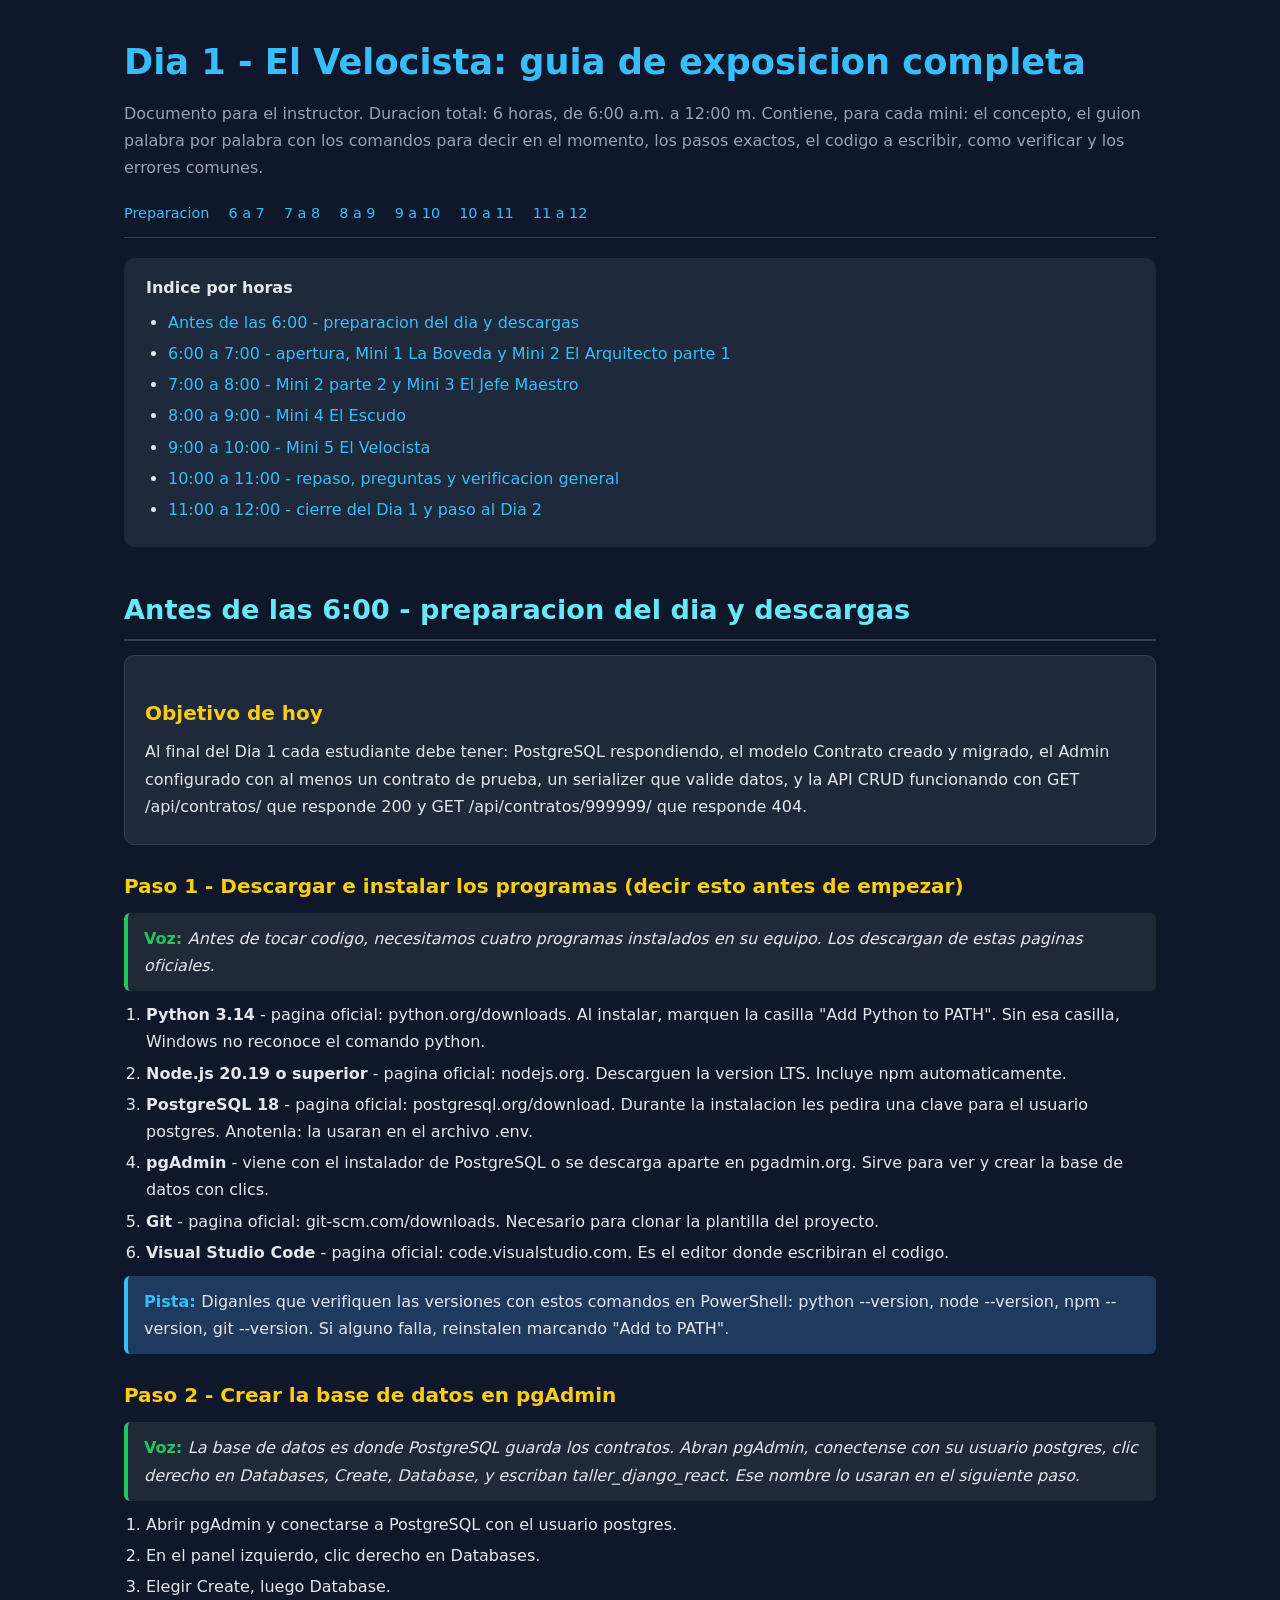
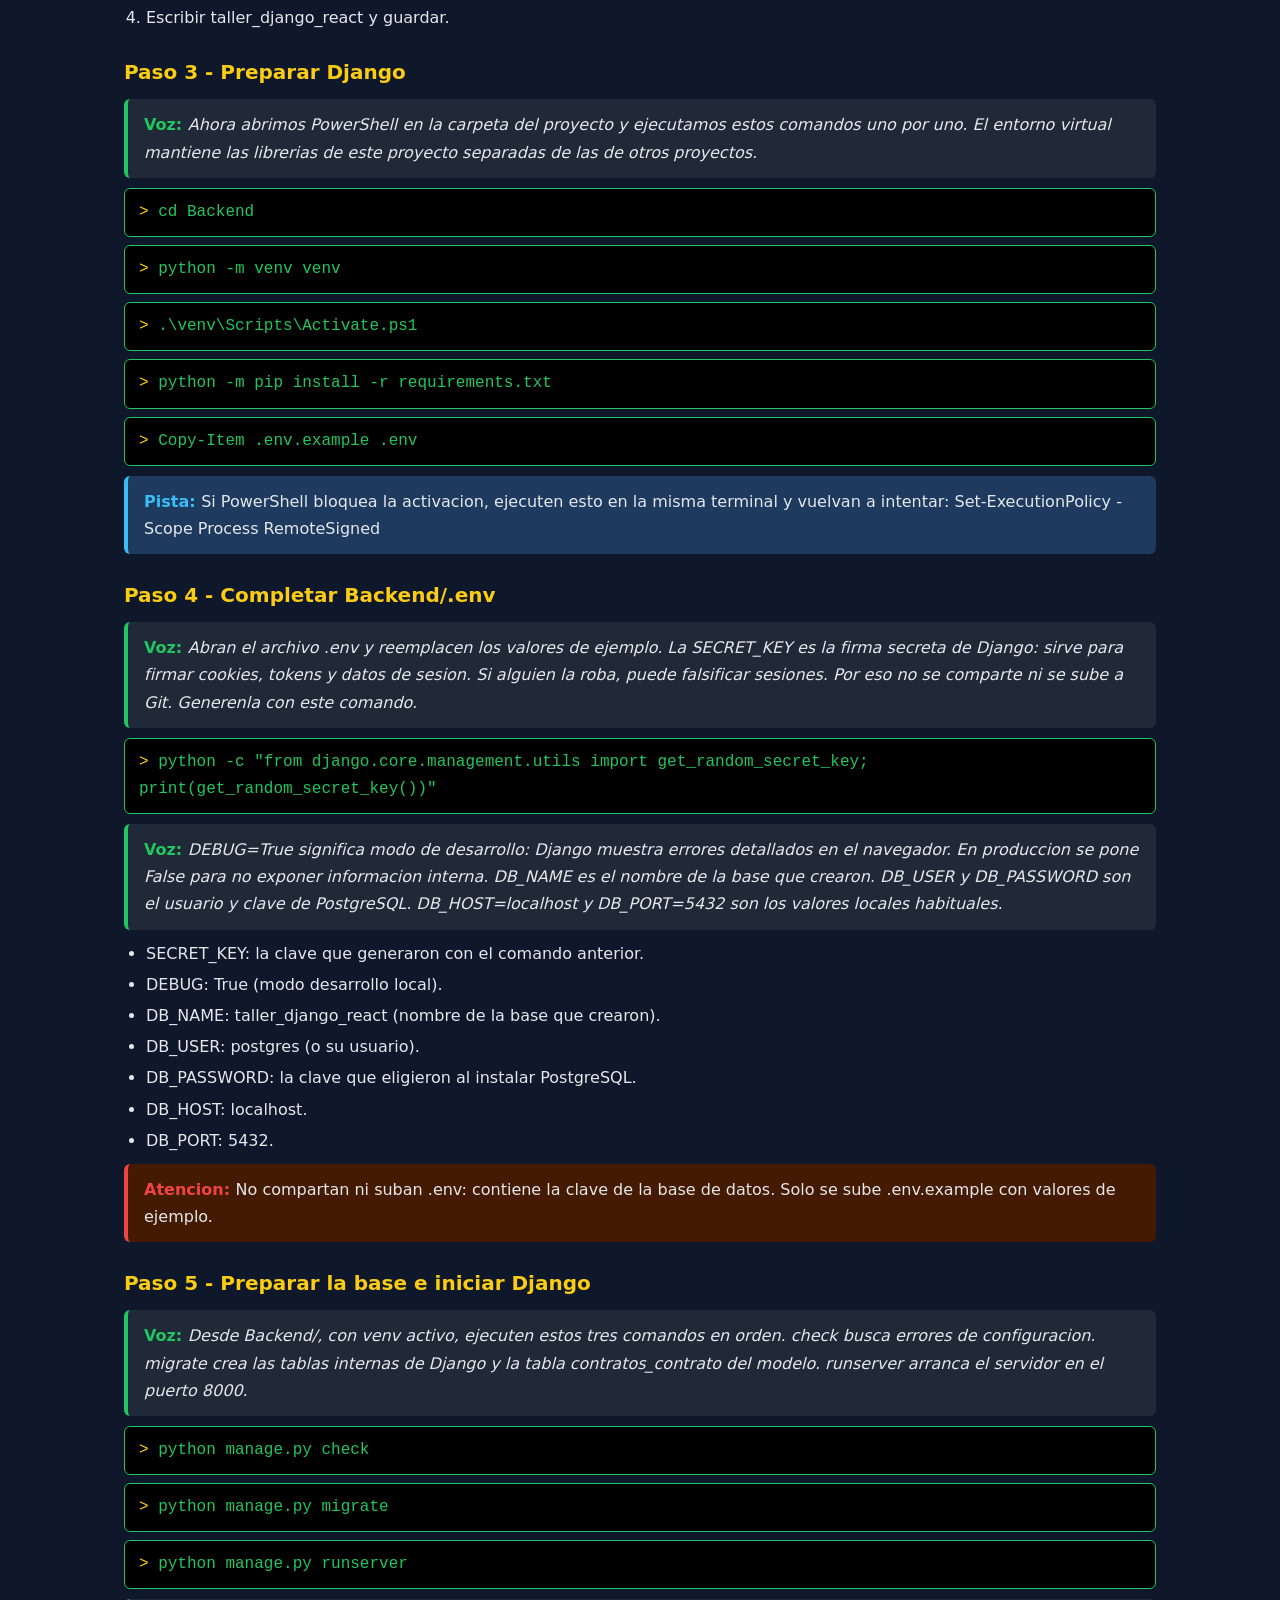
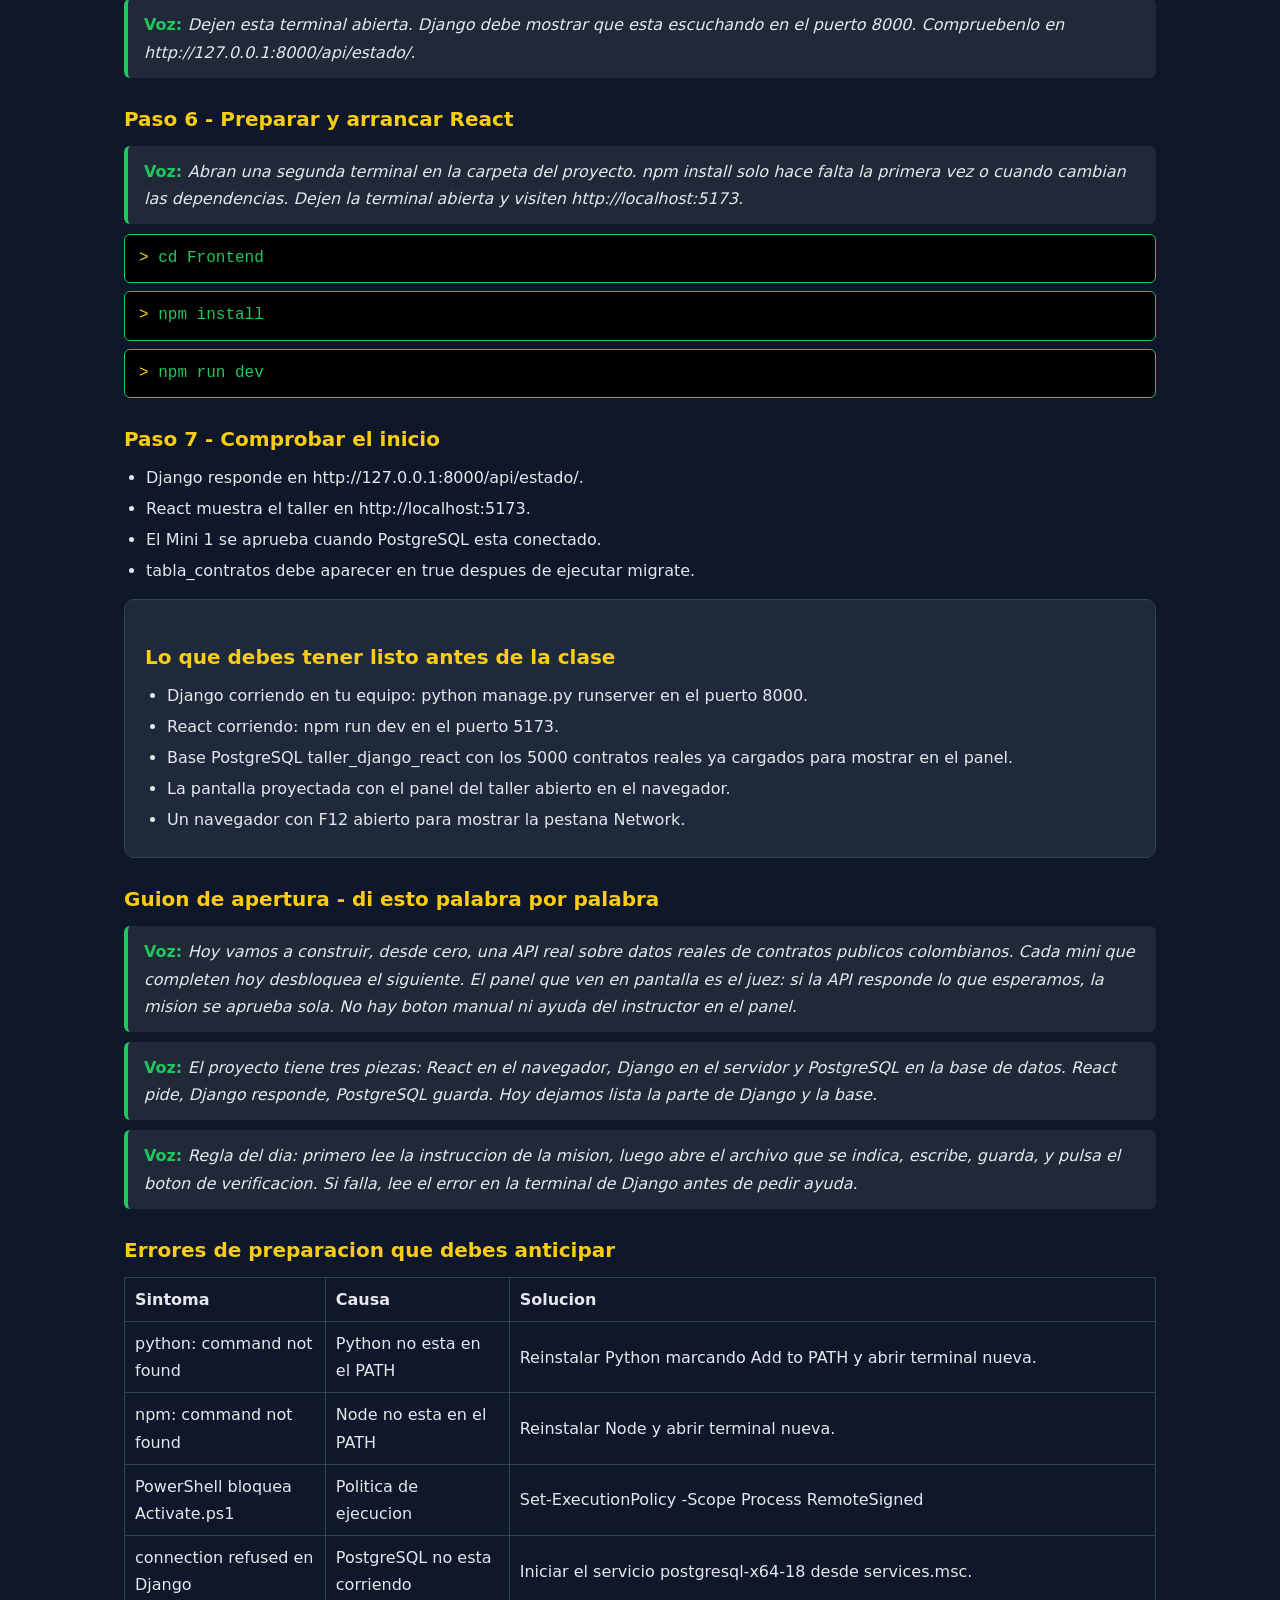
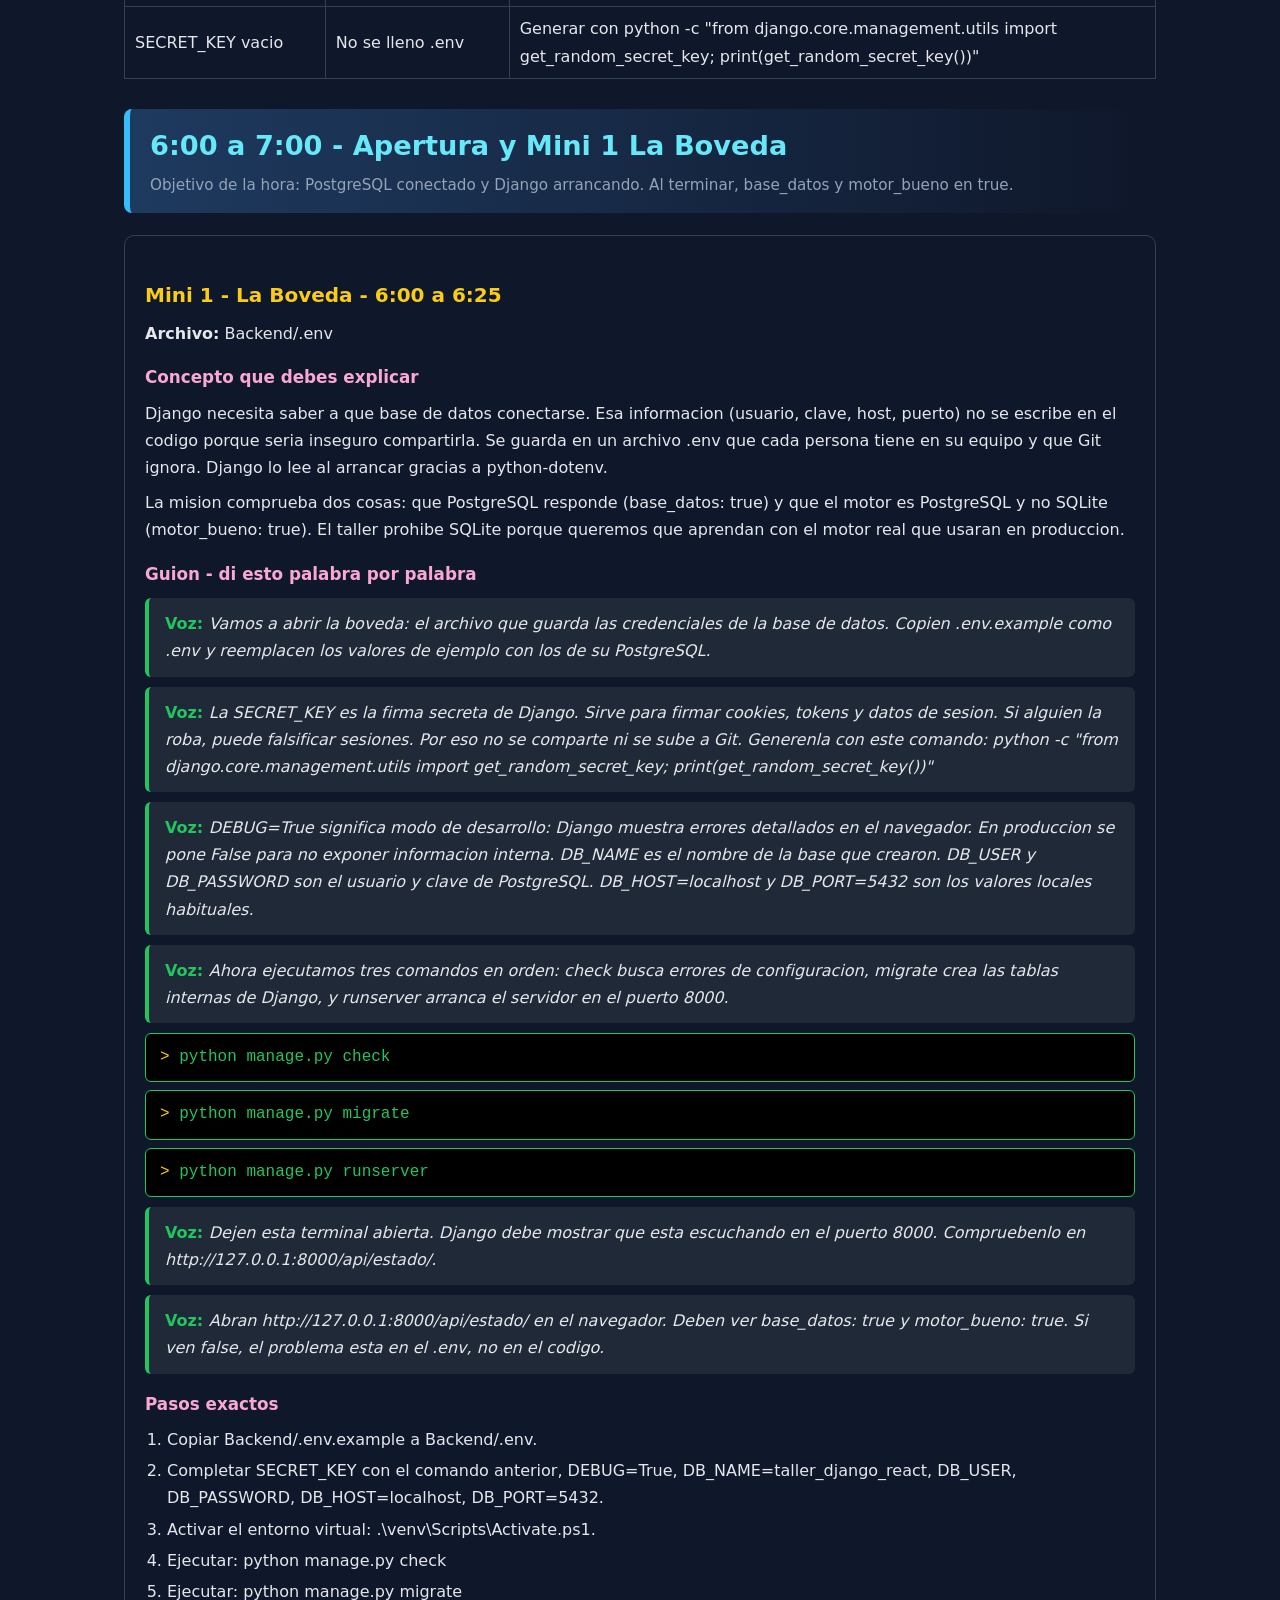
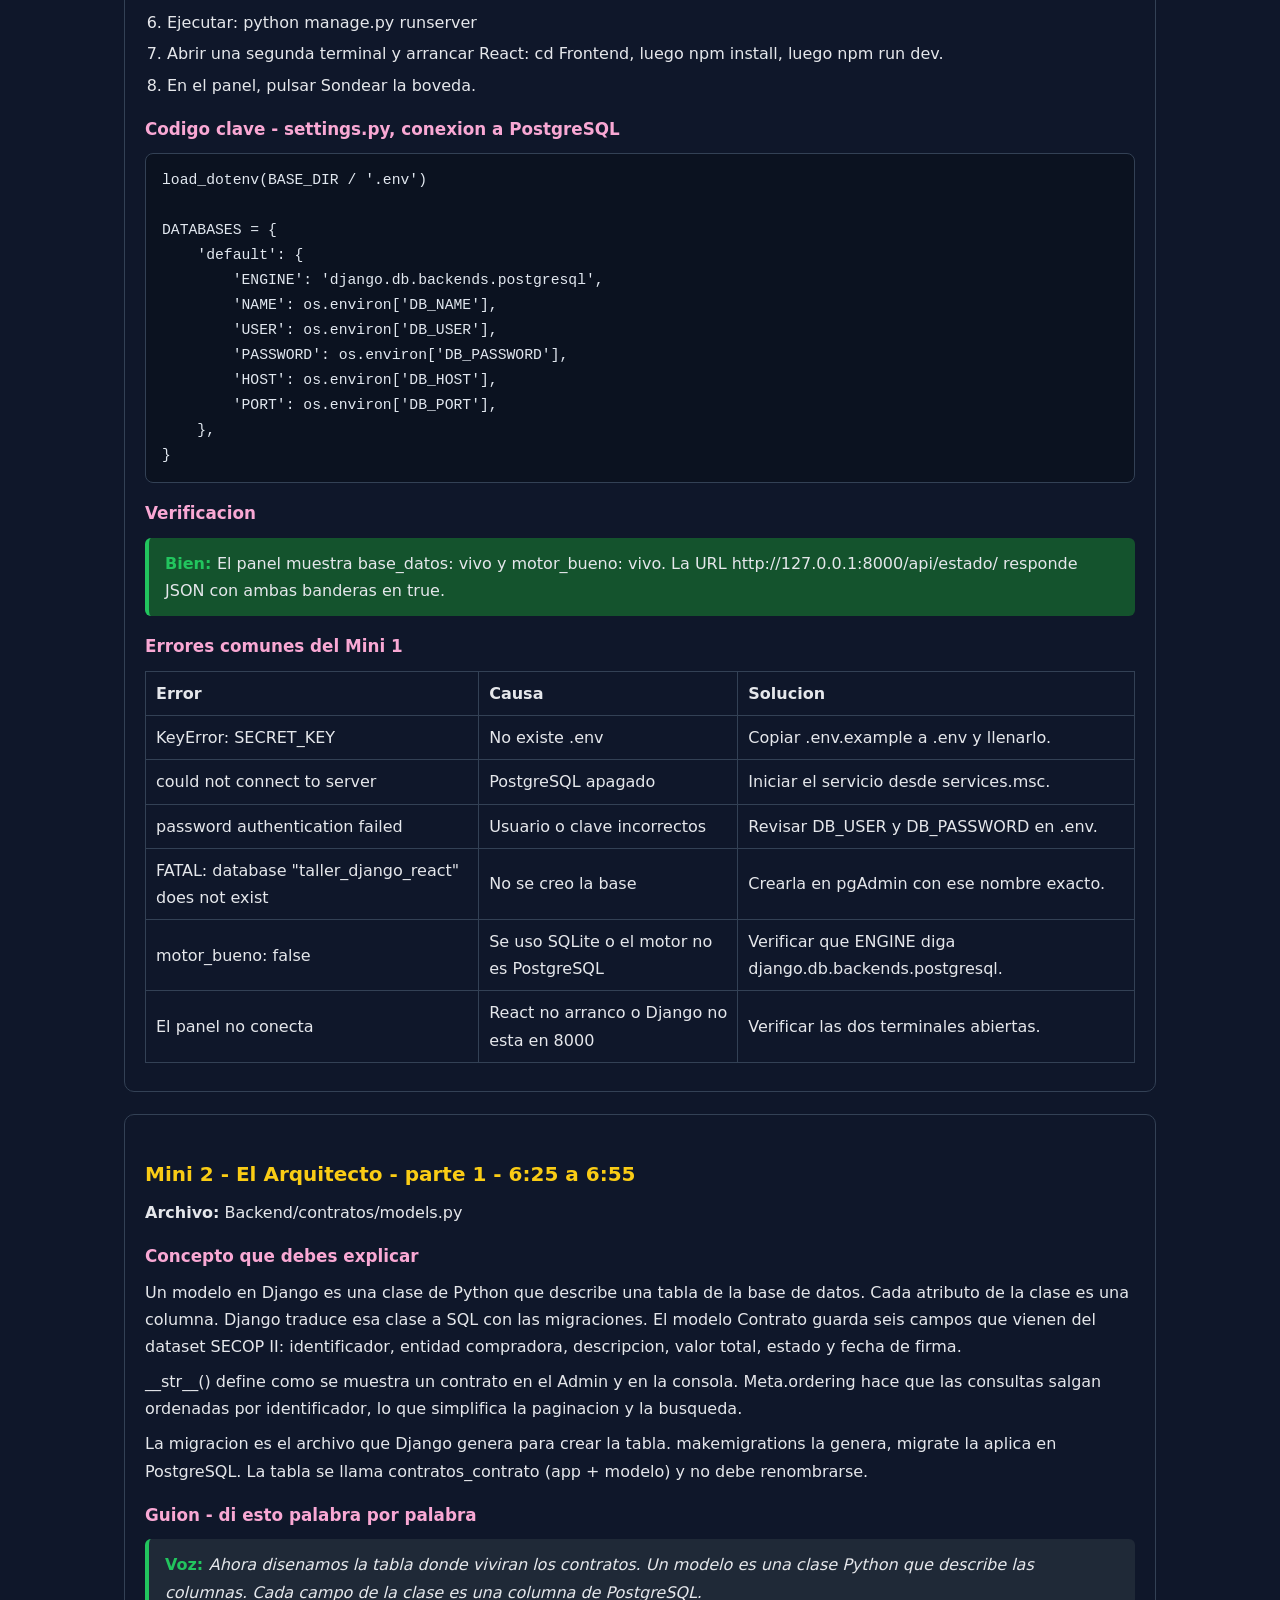
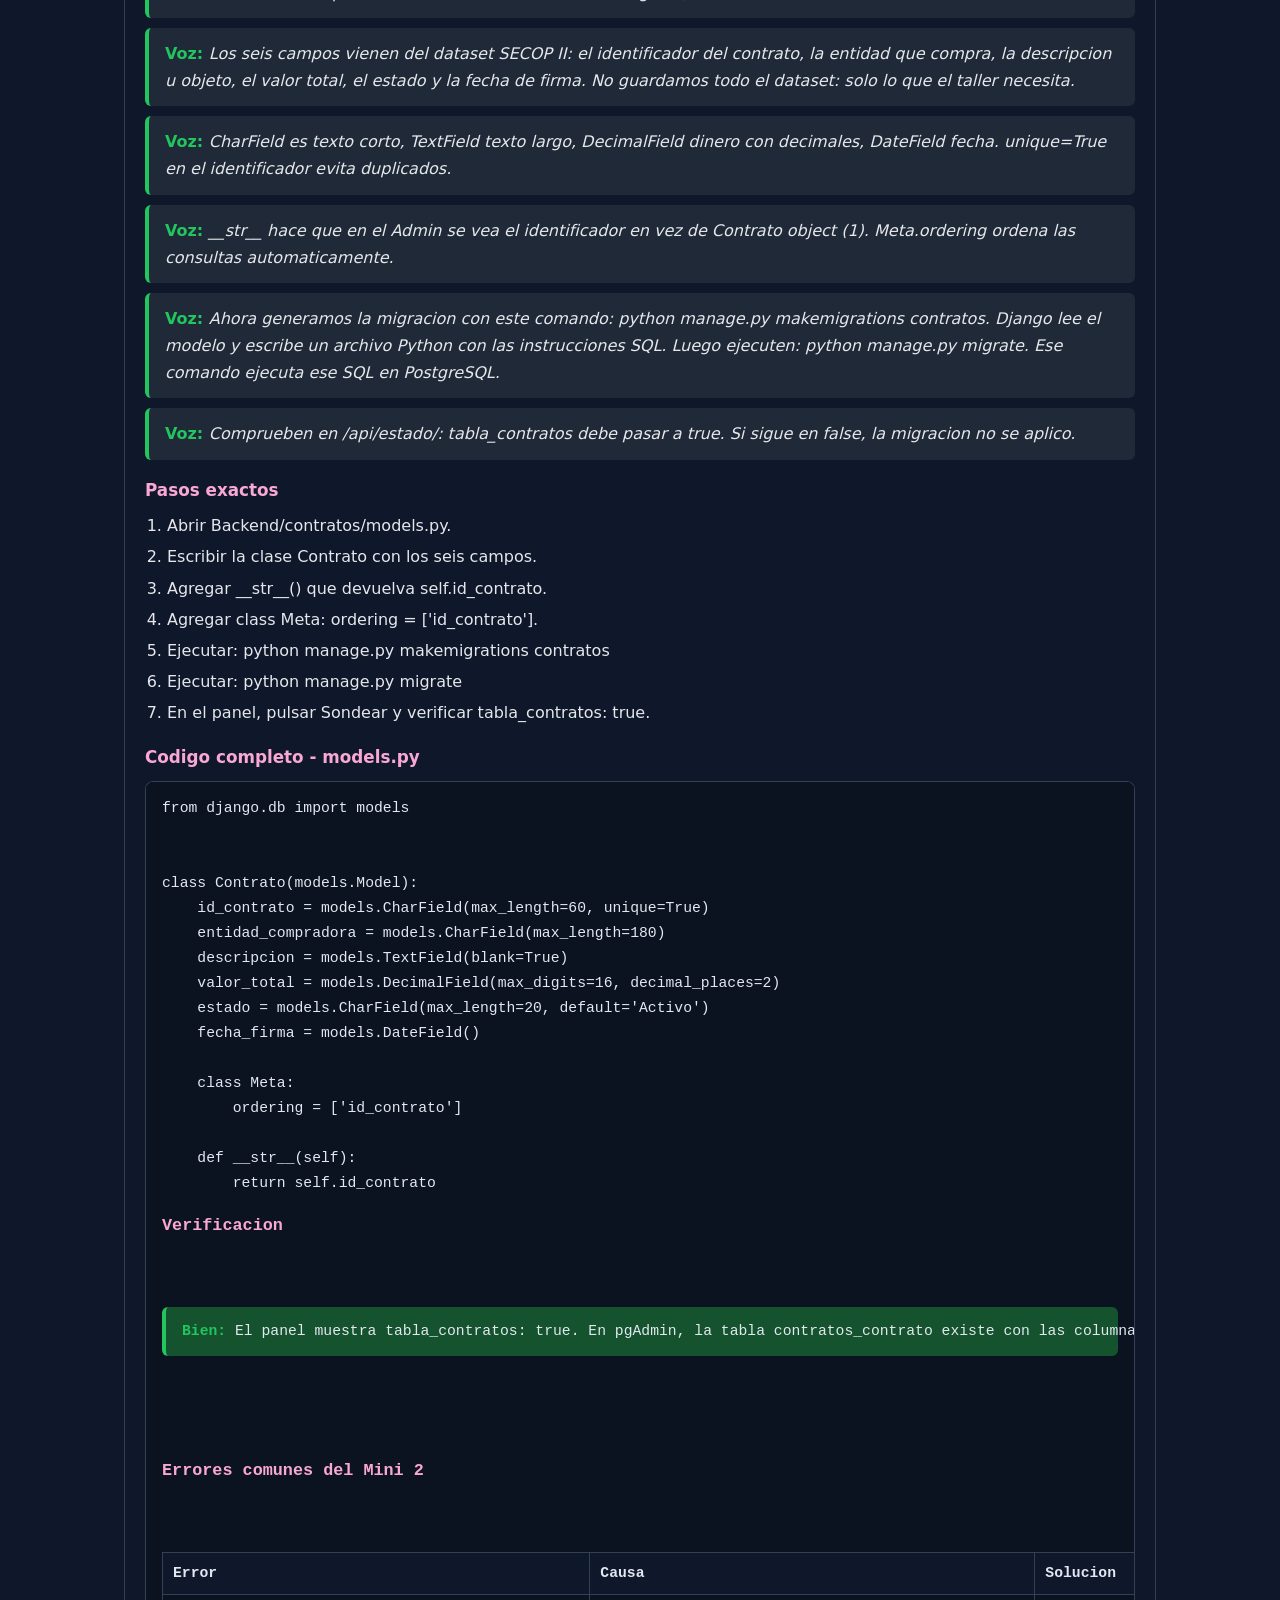
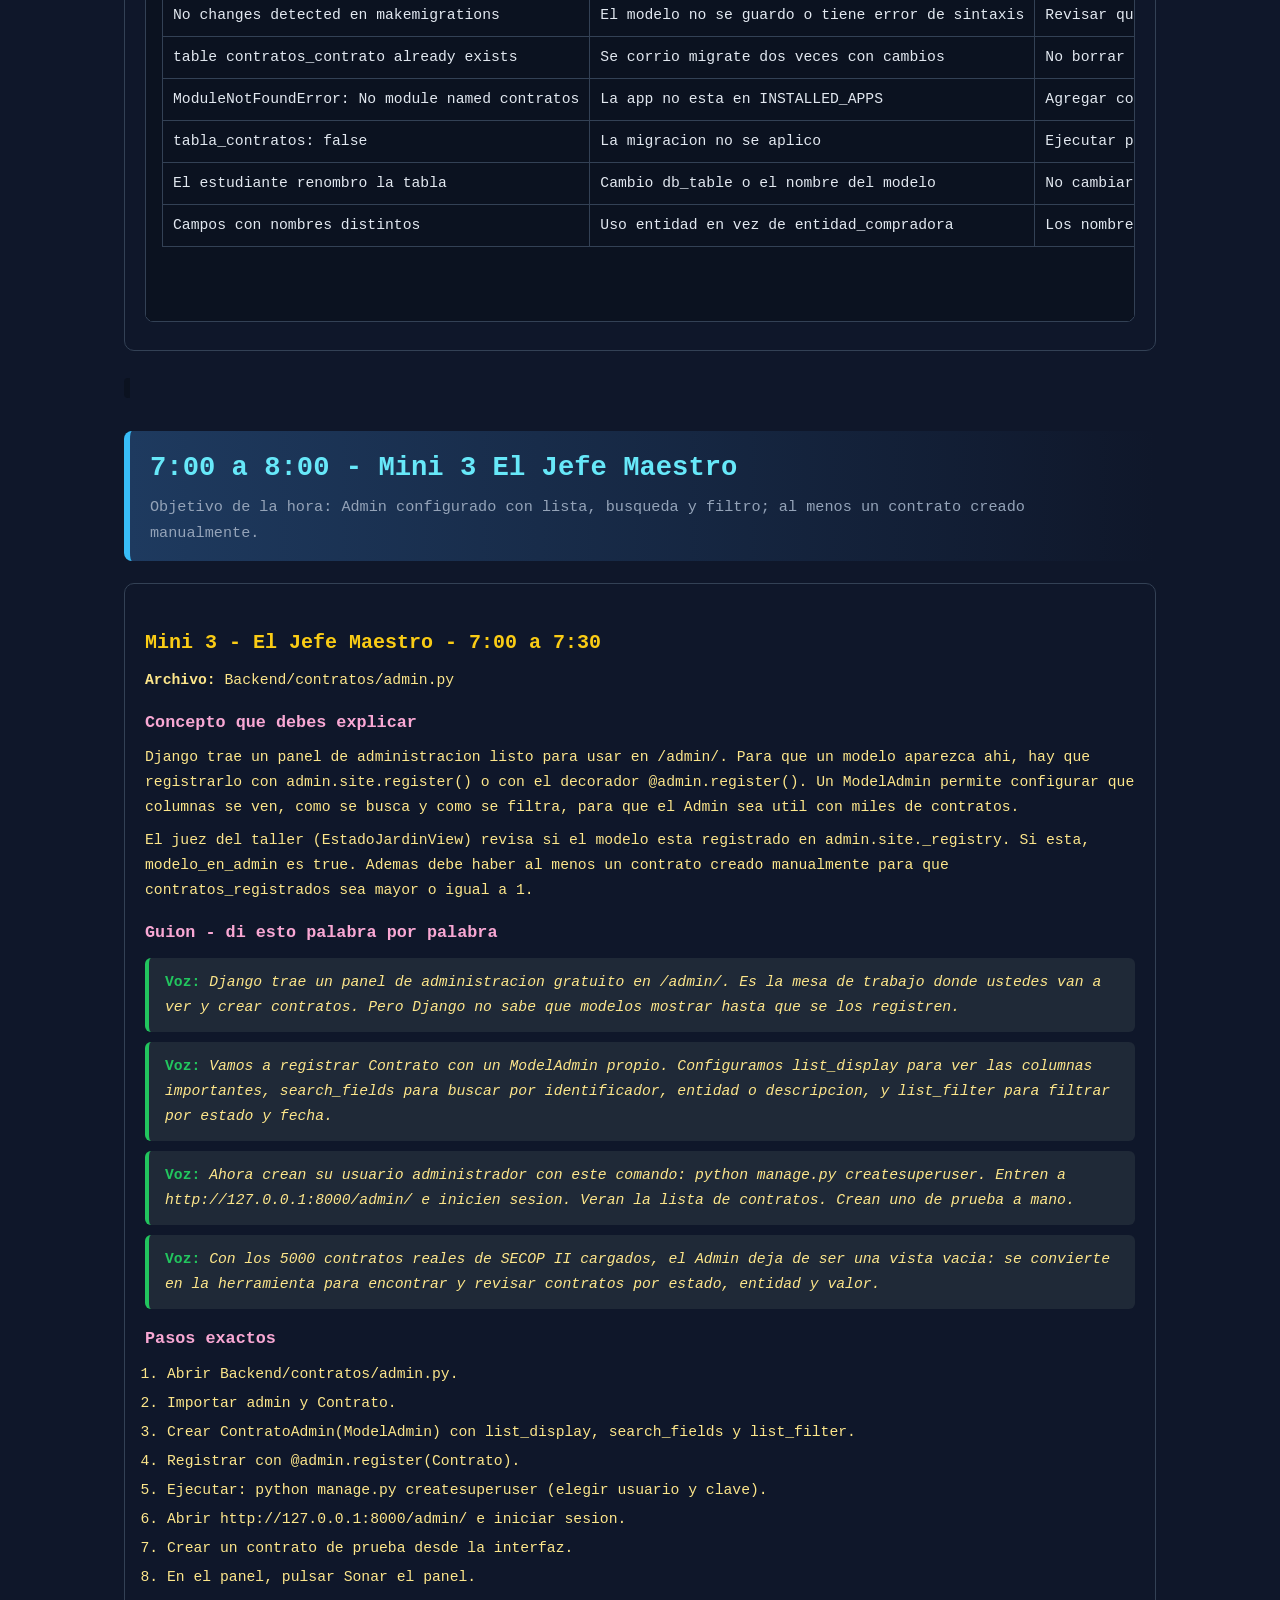
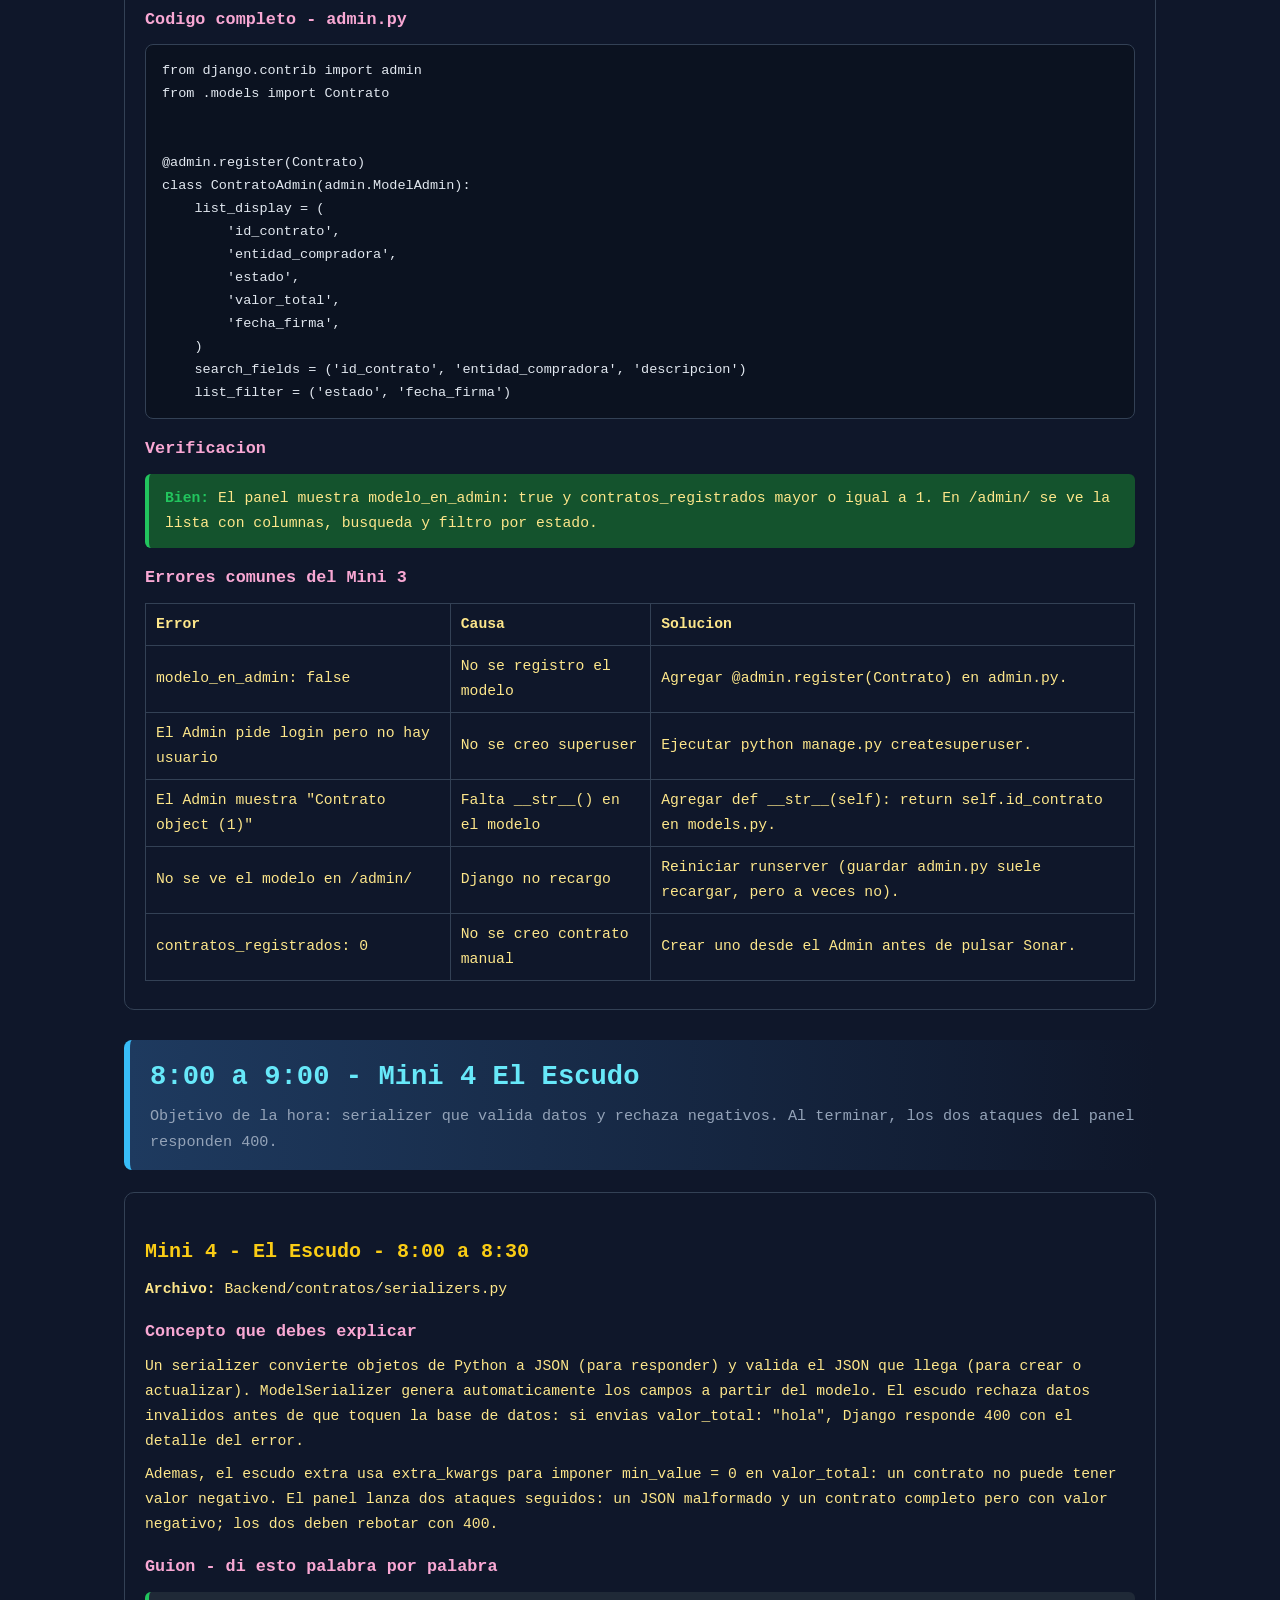
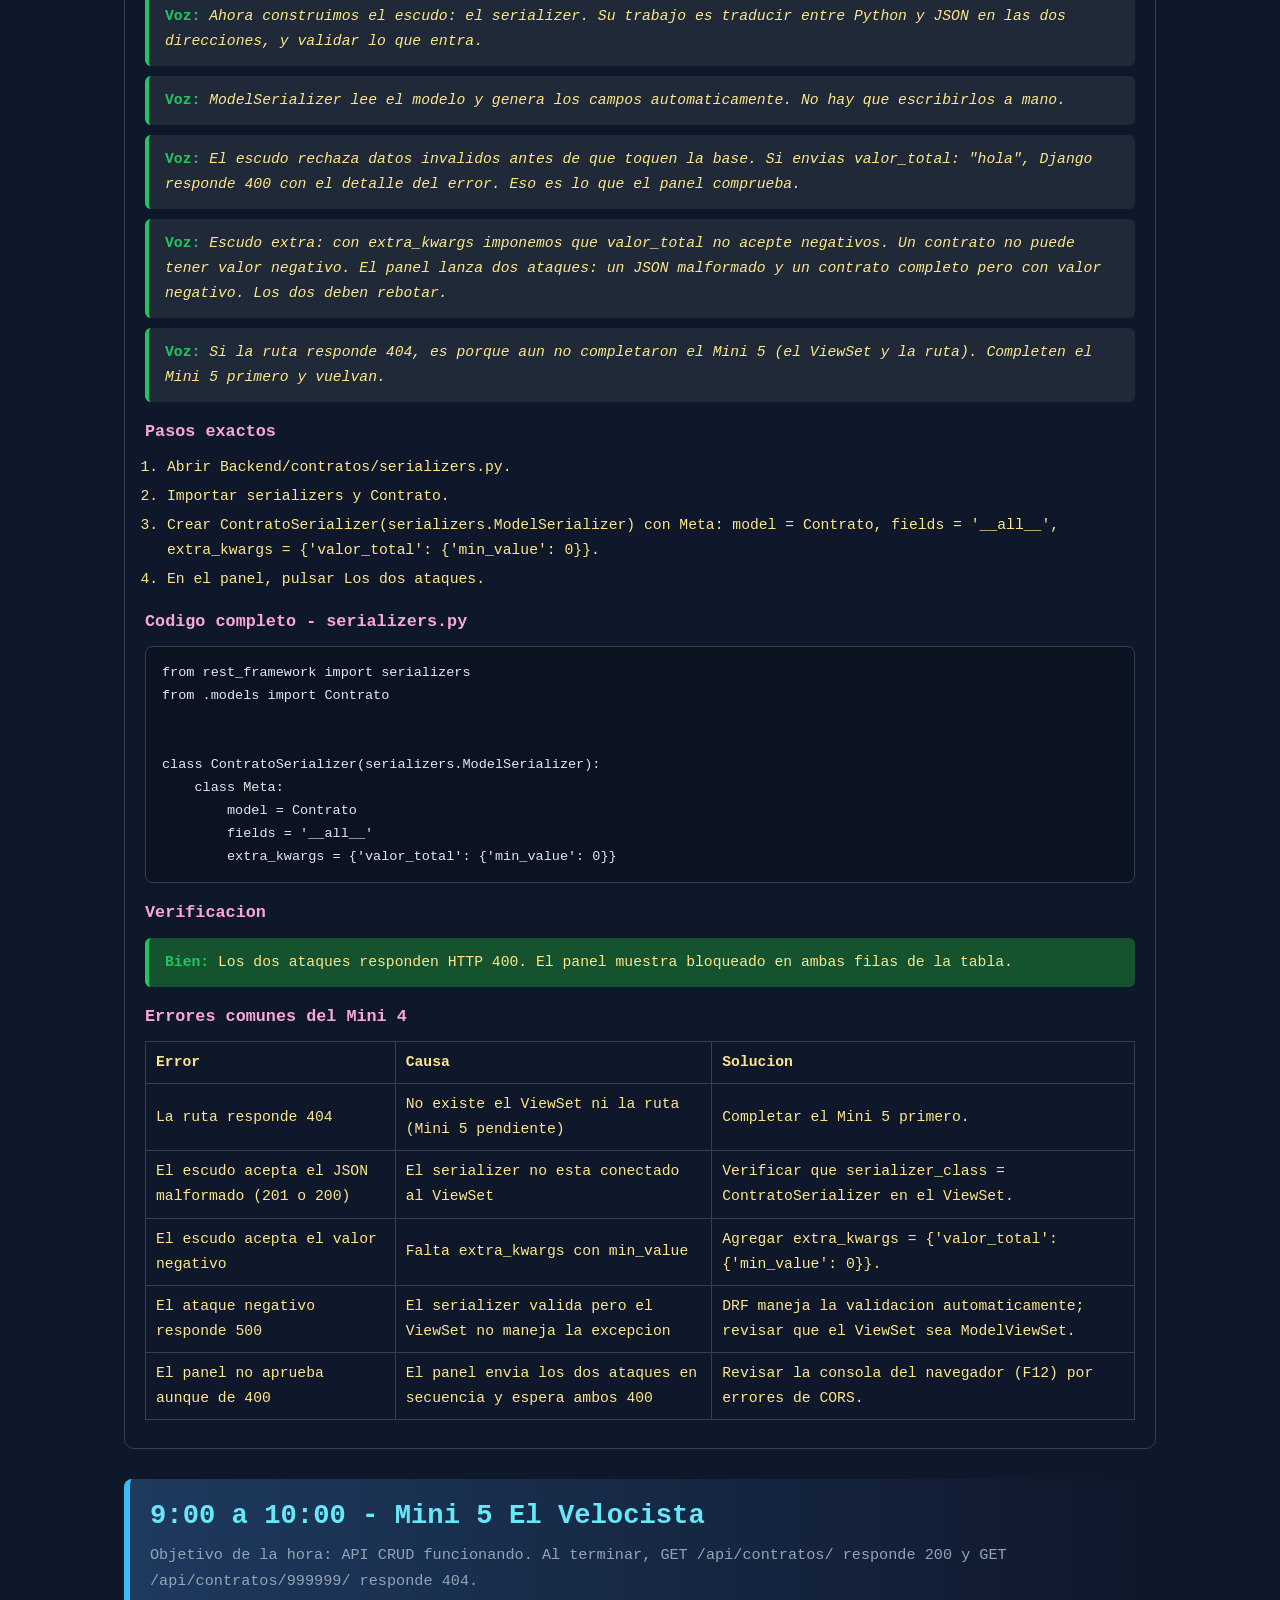
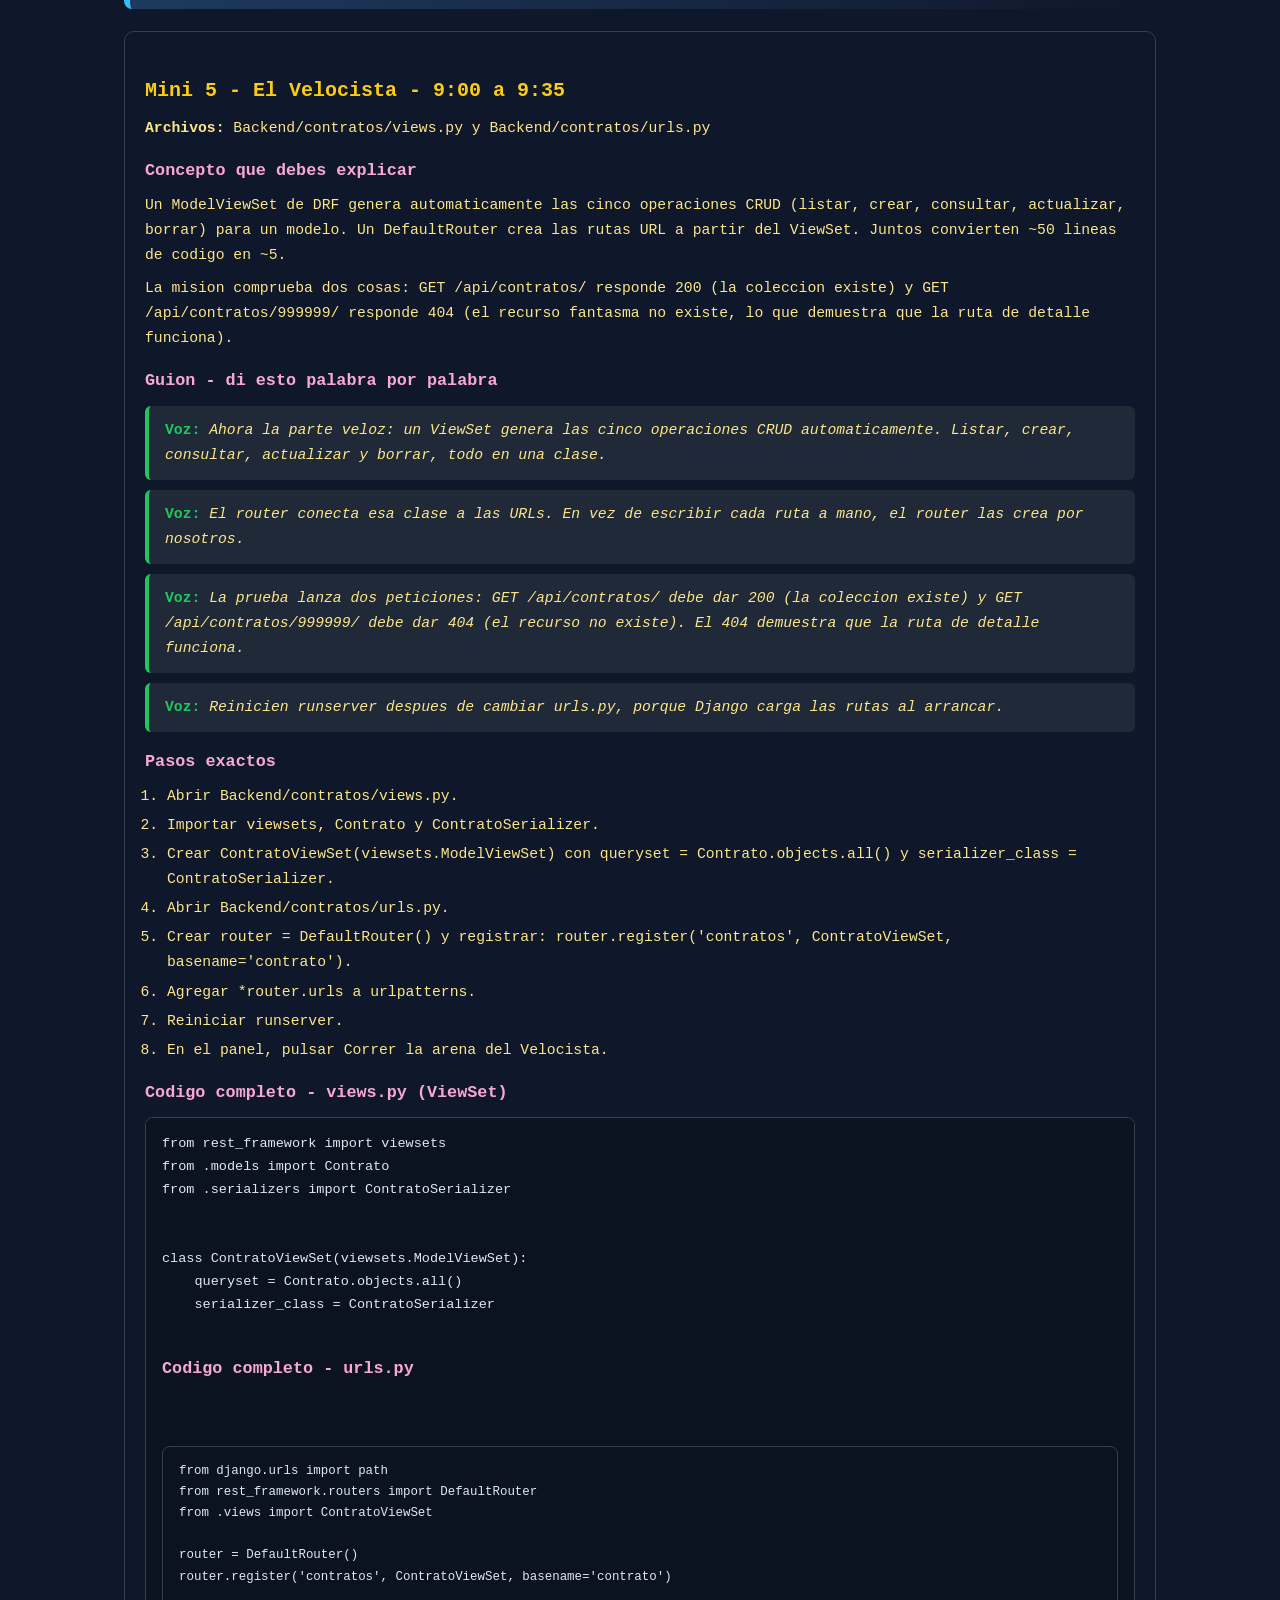
==== commit 7062308a: "Docs: agregar preparacion paso a paso y comandos para decir en el momento" ====
--- a/docs/exposicion-dia1.html
+++ b/docs/exposicion-dia1.html
@@ -46,13 +46,15 @@
   .hora { background: linear-gradient(90deg, #1e3a5f, #0f172a); border-left: 6px solid var(--accent); padding: 14px 20px; margin: 30px 0 14px; border-radius: 8px; }
   .hora h2 { margin: 0; border: none; padding: 0; color: #67e8f9; }
   .hora p { margin: 4px 0 0; color: var(--muted); font-size: 0.95rem; }
+  .cmd { background: #000; border: 1px solid #22c55e; border-radius: 6px; padding: 10px 14px; margin: 8px 0; font-family: Consolas, monospace; color: #22c55e; }
+  .cmd::before { content: "> "; color: #facc15; }
   footer { margin-top: 60px; color: var(--muted); font-size: 0.9rem; border-top: 1px solid var(--border); padding-top: 20px; }
 </style>
 </head>
 <body>
 <div class="wrap">
   <h1>Dia 1 - El Velocista: guia de exposicion completa</h1>
-  <p style="color:var(--muted)">Documento para el instructor. Contiene, para cada mini del Dia 1: el concepto, el guion palabra por palabra, los pasos exactos, el codigo a escribir, como verificar y los errores comunes. Duracion total: 6 horas, de 6:00 a.m. a 12:00 m.</p>
+  <p style="color:var(--muted)">Documento para el instructor. Duracion total: 6 horas, de 6:00 a.m. a 12:00 m. Contiene, para cada mini: el concepto, el guion palabra por palabra con los comandos para decir en el momento, los pasos exactos, el codigo a escribir, como verificar y los errores comunes.</p>
 
   <div class="nav">
     <a href="#prep">Preparacion</a>
@@ -67,9 +69,9 @@
   <div class="toc">
     <strong>Indice por horas</strong>
     <ul>
-      <li><a href="#prep">Antes de las 6:00 - preparacion del dia</a></li>
+      <li><a href="#prep">Antes de las 6:00 - preparacion del dia y descargas</a></li>
       <li><a href="#h6">6:00 a 7:00 - apertura, Mini 1 La Boveda y Mini 2 El Arquitecto parte 1</a></li>
-      <li><a href="#h7">7:00 a 8:00 - Mini 2 El Arquitecto parte 2 y Mini 3 El Jefe Maestro</a></li>
+      <li><a href="#h7">7:00 a 8:00 - Mini 2 parte 2 y Mini 3 El Jefe Maestro</a></li>
       <li><a href="#h8">8:00 a 9:00 - Mini 4 El Escudo</a></li>
       <li><a href="#h9">9:00 a 10:00 - Mini 5 El Velocista</a></li>
       <li><a href="#h10">10:00 a 11:00 - repaso, preguntas y verificacion general</a></li>
@@ -78,20 +80,88 @@
   </div>
 
   <!-- ================= PREPARACION ================= -->
-  <h2 id="prep">Antes de las 6:00 - preparacion del dia</h2>
+  <h2 id="prep">Antes de las 6:00 - preparacion del dia y descargas</h2>
   <div class="card">
     <h3>Objetivo de hoy</h3>
     <p>Al final del Dia 1 cada estudiante debe tener: PostgreSQL respondiendo, el modelo Contrato creado y migrado, el Admin configurado con al menos un contrato de prueba, un serializer que valide datos, y la API CRUD funcionando con GET /api/contratos/ que responde 200 y GET /api/contratos/999999/ que responde 404.</p>
   </div>
 
-  <h3>Lo que debes tener listo antes de la clase</h3>
+  <h3>Paso 1 - Descargar e instalar los programas (decir esto antes de empezar)</h3>
+  <div class="say">Antes de tocar codigo, necesitamos cuatro programas instalados en su equipo. Los descargan de estas paginas oficiales.</div>
+  <ol>
+    <li><strong>Python 3.14</strong> - pagina oficial: python.org/downloads. Al instalar, marquen la casilla "Add Python to PATH". Sin esa casilla, Windows no reconoce el comando python.</li>
+    <li><strong>Node.js 20.19 o superior</strong> - pagina oficial: nodejs.org. Descarguen la version LTS. Incluye npm automaticamente.</li>
+    <li><strong>PostgreSQL 18</strong> - pagina oficial: postgresql.org/download. Durante la instalacion les pedira una clave para el usuario postgres. Anotenla: la usaran en el archivo .env.</li>
+    <li><strong>pgAdmin</strong> - viene con el instalador de PostgreSQL o se descarga aparte en pgadmin.org. Sirve para ver y crear la base de datos con clics.</li>
+    <li><strong>Git</strong> - pagina oficial: git-scm.com/downloads. Necesario para clonar la plantilla del proyecto.</li>
+    <li><strong>Visual Studio Code</strong> - pagina oficial: code.visualstudio.com. Es el editor donde escribiran el codigo.</li>
+  </ol>
+  <div class="tip">Diganles que verifiquen las versiones con estos comandos en PowerShell: python --version, node --version, npm --version, git --version. Si alguno falla, reinstalen marcando "Add to PATH".</div>
+
+  <h3>Paso 2 - Crear la base de datos en pgAdmin</h3>
+  <div class="say">La base de datos es donde PostgreSQL guarda los contratos. Abran pgAdmin, conectense con su usuario postgres, clic derecho en Databases, Create, Database, y escriban taller_django_react. Ese nombre lo usaran en el siguiente paso.</div>
+  <ol>
+    <li>Abrir pgAdmin y conectarse a PostgreSQL con el usuario postgres.</li>
+    <li>En el panel izquierdo, clic derecho en Databases.</li>
+    <li>Elegir Create, luego Database.</li>
+    <li>Escribir taller_django_react y guardar.</li>
+  </ol>
+
+  <h3>Paso 3 - Preparar Django</h3>
+  <div class="say">Ahora abrimos PowerShell en la carpeta del proyecto y ejecutamos estos comandos uno por uno. El entorno virtual mantiene las librerias de este proyecto separadas de las de otros proyectos.</div>
+  <div class="cmd">cd Backend</div>
+  <div class="cmd">python -m venv venv</div>
+  <div class="cmd">.\venv\Scripts\Activate.ps1</div>
+  <div class="cmd">python -m pip install -r requirements.txt</div>
+  <div class="cmd">Copy-Item .env.example .env</div>
+  <div class="tip">Si PowerShell bloquea la activacion, ejecuten esto en la misma terminal y vuelvan a intentar: Set-ExecutionPolicy -Scope Process RemoteSigned</div>
+
+  <h3>Paso 4 - Completar Backend/.env</h3>
+  <div class="say">Abran el archivo .env y reemplacen los valores de ejemplo. La SECRET_KEY es la firma secreta de Django: sirve para firmar cookies, tokens y datos de sesion. Si alguien la roba, puede falsificar sesiones. Por eso no se comparte ni se sube a Git. Generenla con este comando.</div>
+  <div class="cmd">python -c "from django.core.management.utils import get_random_secret_key; print(get_random_secret_key())"</div>
+  <div class="say">DEBUG=True significa modo de desarrollo: Django muestra errores detallados en el navegador. En produccion se pone False para no exponer informacion interna. DB_NAME es el nombre de la base que crearon. DB_USER y DB_PASSWORD son el usuario y clave de PostgreSQL. DB_HOST=localhost y DB_PORT=5432 son los valores locales habituales.</div>
   <ul>
-    <li>Django corriendo en tu equipo: python manage.py runserver en el puerto 8000.</li>
-    <li>React corriendo: npm run dev en el puerto 5173.</li>
-    <li>Base PostgreSQL taller_django_react con los 5000 contratos reales ya cargados para mostrar en el panel.</li>
-    <li>La pantalla proyectada con el panel del taller abierto en el navegador.</li>
-    <li>Un navegador con F12 abierto para mostrar la pestana Network.</li>
+    <li>SECRET_KEY: la clave que generaron con el comando anterior.</li>
+    <li>DEBUG: True (modo desarrollo local).</li>
+    <li>DB_NAME: taller_django_react (nombre de la base que crearon).</li>
+    <li>DB_USER: postgres (o su usuario).</li>
+    <li>DB_PASSWORD: la clave que eligieron al instalar PostgreSQL.</li>
+    <li>DB_HOST: localhost.</li>
+    <li>DB_PORT: 5432.</li>
   </ul>
+  <div class="warn">No compartan ni suban .env: contiene la clave de la base de datos. Solo se sube .env.example con valores de ejemplo.</div>
+
+  <h3>Paso 5 - Preparar la base e iniciar Django</h3>
+  <div class="say">Desde Backend/, con venv activo, ejecuten estos tres comandos en orden. check busca errores de configuracion. migrate crea las tablas internas de Django y la tabla contratos_contrato del modelo. runserver arranca el servidor en el puerto 8000.</div>
+  <div class="cmd">python manage.py check</div>
+  <div class="cmd">python manage.py migrate</div>
+  <div class="cmd">python manage.py runserver</div>
+  <div class="say">Dejen esta terminal abierta. Django debe mostrar que esta escuchando en el puerto 8000. Compruebenlo en http://127.0.0.1:8000/api/estado/.</div>
+
+  <h3>Paso 6 - Preparar y arrancar React</h3>
+  <div class="say">Abran una segunda terminal en la carpeta del proyecto. npm install solo hace falta la primera vez o cuando cambian las dependencias. Dejen la terminal abierta y visiten http://localhost:5173.</div>
+  <div class="cmd">cd Frontend</div>
+  <div class="cmd">npm install</div>
+  <div class="cmd">npm run dev</div>
+
+  <h3>Paso 7 - Comprobar el inicio</h3>
+  <ul>
+    <li>Django responde en http://127.0.0.1:8000/api/estado/.</li>
+    <li>React muestra el taller en http://localhost:5173.</li>
+    <li>El Mini 1 se aprueba cuando PostgreSQL esta conectado.</li>
+    <li>tabla_contratos debe aparecer en true despues de ejecutar migrate.</li>
+  </ul>
+
+  <div class="card">
+    <h3>Lo que debes tener listo antes de la clase</h3>
+    <ul>
+      <li>Django corriendo en tu equipo: python manage.py runserver en el puerto 8000.</li>
+      <li>React corriendo: npm run dev en el puerto 5173.</li>
+      <li>Base PostgreSQL taller_django_react con los 5000 contratos reales ya cargados para mostrar en el panel.</li>
+      <li>La pantalla proyectada con el panel del taller abierto en el navegador.</li>
+      <li>Un navegador con F12 abierto para mostrar la pestana Network.</li>
+    </ul>
+  </div>
 
   <h3>Guion de apertura - di esto palabra por palabra</h3>
   <div class="say">Hoy vamos a construir, desde cero, una API real sobre datos reales de contratos publicos colombianos. Cada mini que completen hoy desbloquea el siguiente. El panel que ven en pantalla es el juez: si la API responde lo que esperamos, la mision se aprueba sola. No hay boton manual ni ayuda del instructor en el panel.</div>
@@ -124,19 +194,24 @@
 
   <h4>Guion - di esto palabra por palabra</h4>
   <div class="say">Vamos a abrir la boveda: el archivo que guarda las credenciales de la base de datos. Copien .env.example como .env y reemplacen los valores de ejemplo con los de su PostgreSQL.</div>
-  <div class="say">La SECRET_KEY es la firma de Django. No la inventen: generemosla con el comando que esta en la guia. DEBUG=True significa modo de desarrollo: Django muestra errores detallados. En produccion se pone False.</div>
+  <div class="say">La SECRET_KEY es la firma secreta de Django. Sirve para firmar cookies, tokens y datos de sesion. Si alguien la roba, puede falsificar sesiones. Por eso no se comparte ni se sube a Git. Generenla con este comando: python -c "from django.core.management.utils import get_random_secret_key; print(get_random_secret_key())"</div>
+  <div class="say">DEBUG=True significa modo de desarrollo: Django muestra errores detallados en el navegador. En produccion se pone False para no exponer informacion interna. DB_NAME es el nombre de la base que crearon. DB_USER y DB_PASSWORD son el usuario y clave de PostgreSQL. DB_HOST=localhost y DB_PORT=5432 son los valores locales habituales.</div>
   <div class="say">Ahora ejecutamos tres comandos en orden: check busca errores de configuracion, migrate crea las tablas internas de Django, y runserver arranca el servidor en el puerto 8000.</div>
+  <div class="cmd">python manage.py check</div>
+  <div class="cmd">python manage.py migrate</div>
+  <div class="cmd">python manage.py runserver</div>
+  <div class="say">Dejen esta terminal abierta. Django debe mostrar que esta escuchando en el puerto 8000. Compruebenlo en http://127.0.0.1:8000/api/estado/.</div>
   <div class="say">Abran http://127.0.0.1:8000/api/estado/ en el navegador. Deben ver base_datos: true y motor_bueno: true. Si ven false, el problema esta en el .env, no en el codigo.</div>
 
   <h4>Pasos exactos</h4>
   <ol>
     <li>Copiar Backend/.env.example a Backend/.env.</li>
-    <li>Completar SECRET_KEY, DEBUG=True, DB_NAME=taller_django_react, DB_USER, DB_PASSWORD, DB_HOST=localhost, DB_PORT=5432.</li>
+    <li>Completar SECRET_KEY con el comando anterior, DEBUG=True, DB_NAME=taller_django_react, DB_USER, DB_PASSWORD, DB_HOST=localhost, DB_PORT=5432.</li>
     <li>Activar el entorno virtual: .\venv\Scripts\Activate.ps1.</li>
     <li>Ejecutar: python manage.py check</li>
     <li>Ejecutar: python manage.py migrate</li>
     <li>Ejecutar: python manage.py runserver</li>
-    <li>Abrir una segunda terminal y arrancar React: cd Frontend && npm install && npm run dev</li>
+    <li>Abrir una segunda terminal y arrancar React: cd Frontend, luego npm install, luego npm run dev.</li>
     <li>En el panel, pulsar Sondear la boveda.</li>
   </ol>
 
@@ -183,7 +258,7 @@
   <div class="say">Los seis campos vienen del dataset SECOP II: el identificador del contrato, la entidad que compra, la descripcion u objeto, el valor total, el estado y la fecha de firma. No guardamos todo el dataset: solo lo que el taller necesita.</div>
   <div class="say">CharField es texto corto, TextField texto largo, DecimalField dinero con decimales, DateField fecha. unique=True en el identificador evita duplicados.</div>
   <div class="say">__str__ hace que en el Admin se vea el identificador en vez de Contrato object (1). Meta.ordering ordena las consultas automaticamente.</div>
-  <div class="say">Ahora generamos la migracion: makemigrations contratos. Django lee el modelo y escribe un archivo Python con las instrucciones SQL. Luego migrate ejecuta ese SQL en PostgreSQL.</div>
+  <div class="say">Ahora generamos la migracion con este comando: python manage.py makemigrations contratos. Django lee el modelo y escribe un archivo Python con las instrucciones SQL. Luego ejecuten: python manage.py migrate. Ese comando ejecuta ese SQL en PostgreSQL.</div>
   <div class="say">Comprueben en /api/estado/: tabla_contratos debe pasar a true. Si sigue en false, la migracion no se aplico.</div>
 
   <h4>Pasos exactos</h4>
@@ -245,7 +320,7 @@
   <h4>Guion - di esto palabra por palabra</h4>
   <div class="say">Django trae un panel de administracion gratuito en /admin/. Es la mesa de trabajo donde ustedes van a ver y crear contratos. Pero Django no sabe que modelos mostrar hasta que se los registren.</div>
   <div class="say">Vamos a registrar Contrato con un ModelAdmin propio. Configuramos list_display para ver las columnas importantes, search_fields para buscar por identificador, entidad o descripcion, y list_filter para filtrar por estado y fecha.</div>
-  <div class="say">Ahora crean su usuario administrador con createsuperuser. Entren a http://127.0.0.1:8000/admin/ e inicien sesion. Veran la lista de contratos. Crean uno de prueba a mano.</div>
+  <div class="say">Ahora crean su usuario administrador con este comando: python manage.py createsuperuser. Entren a http://127.0.0.1:8000/admin/ e inicien sesion. Veran la lista de contratos. Crean uno de prueba a mano.</div>
   <div class="say">Con los 5000 contratos reales de SECOP II cargados, el Admin deja de ser una vista vacia: se convierte en la herramienta para encontrar y revisar contratos por estado, entidad y valor.</div>
 
   <h4>Pasos exactos</h4>
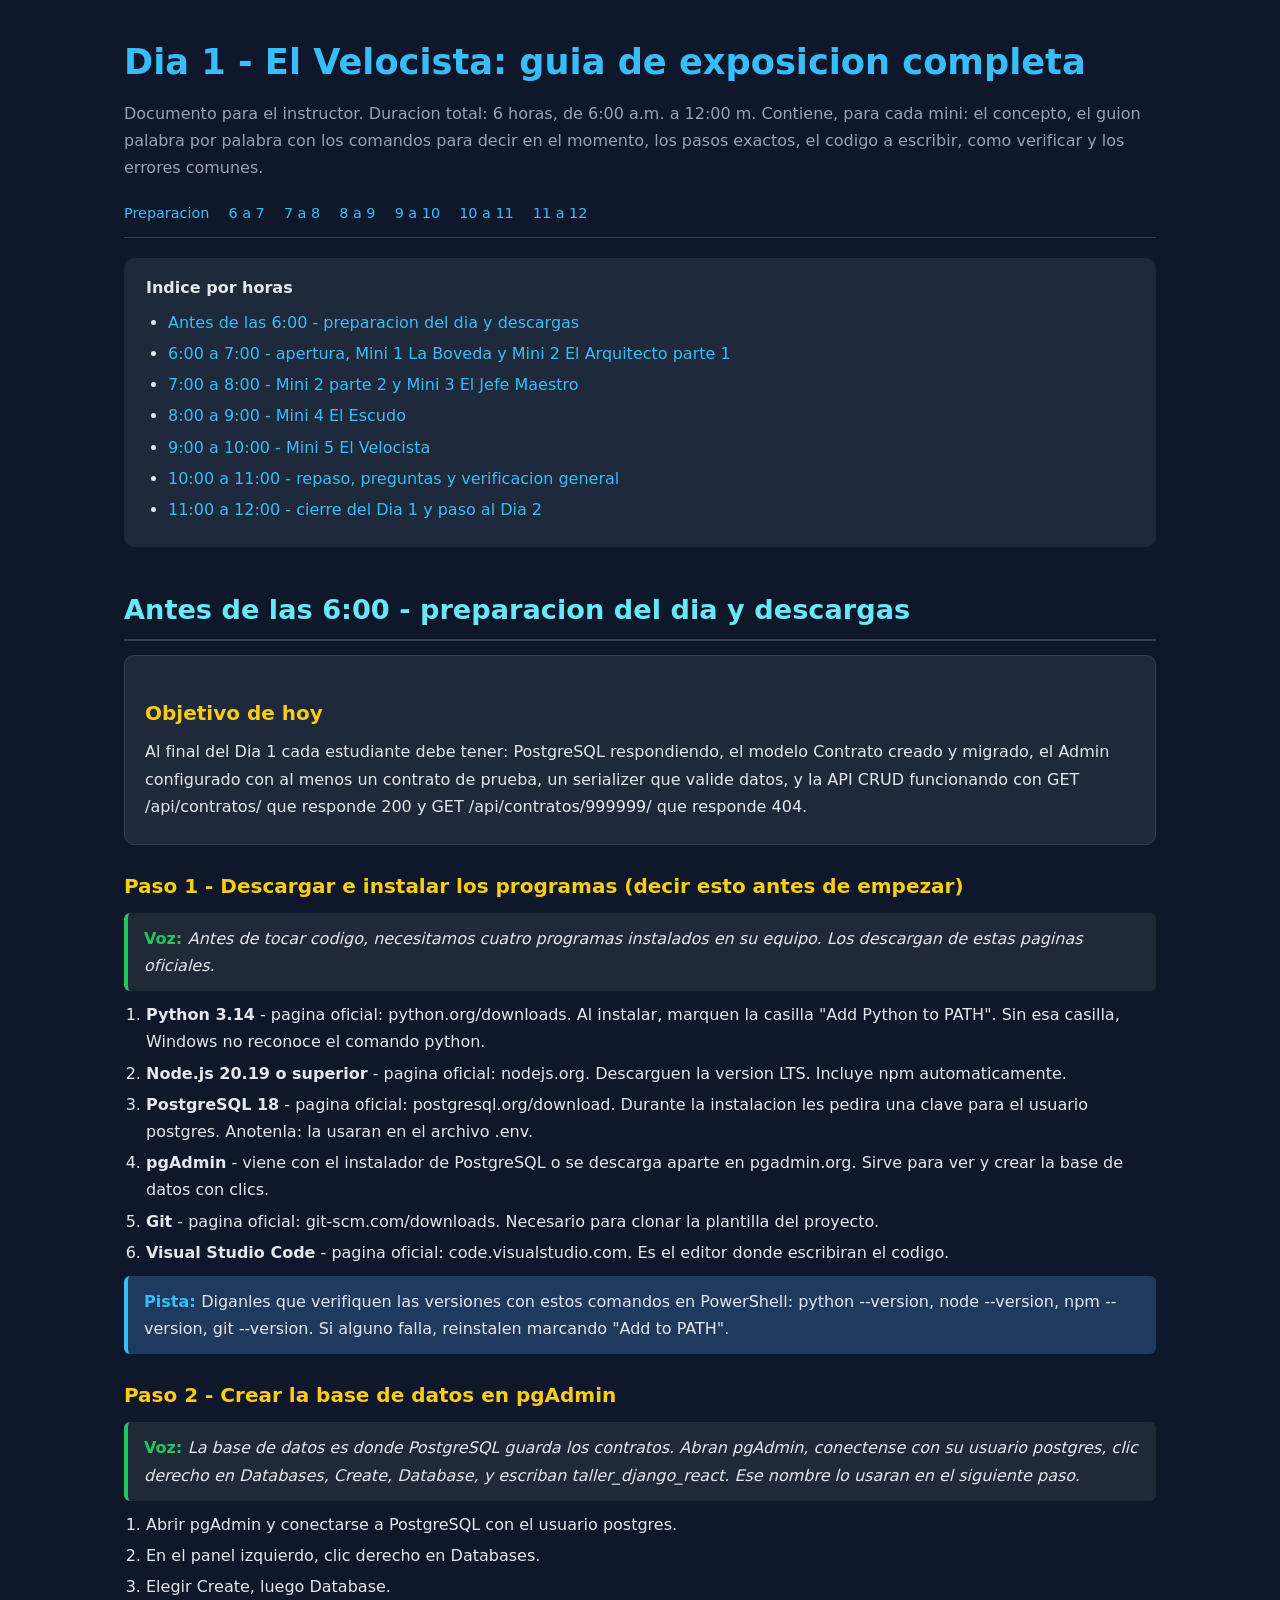
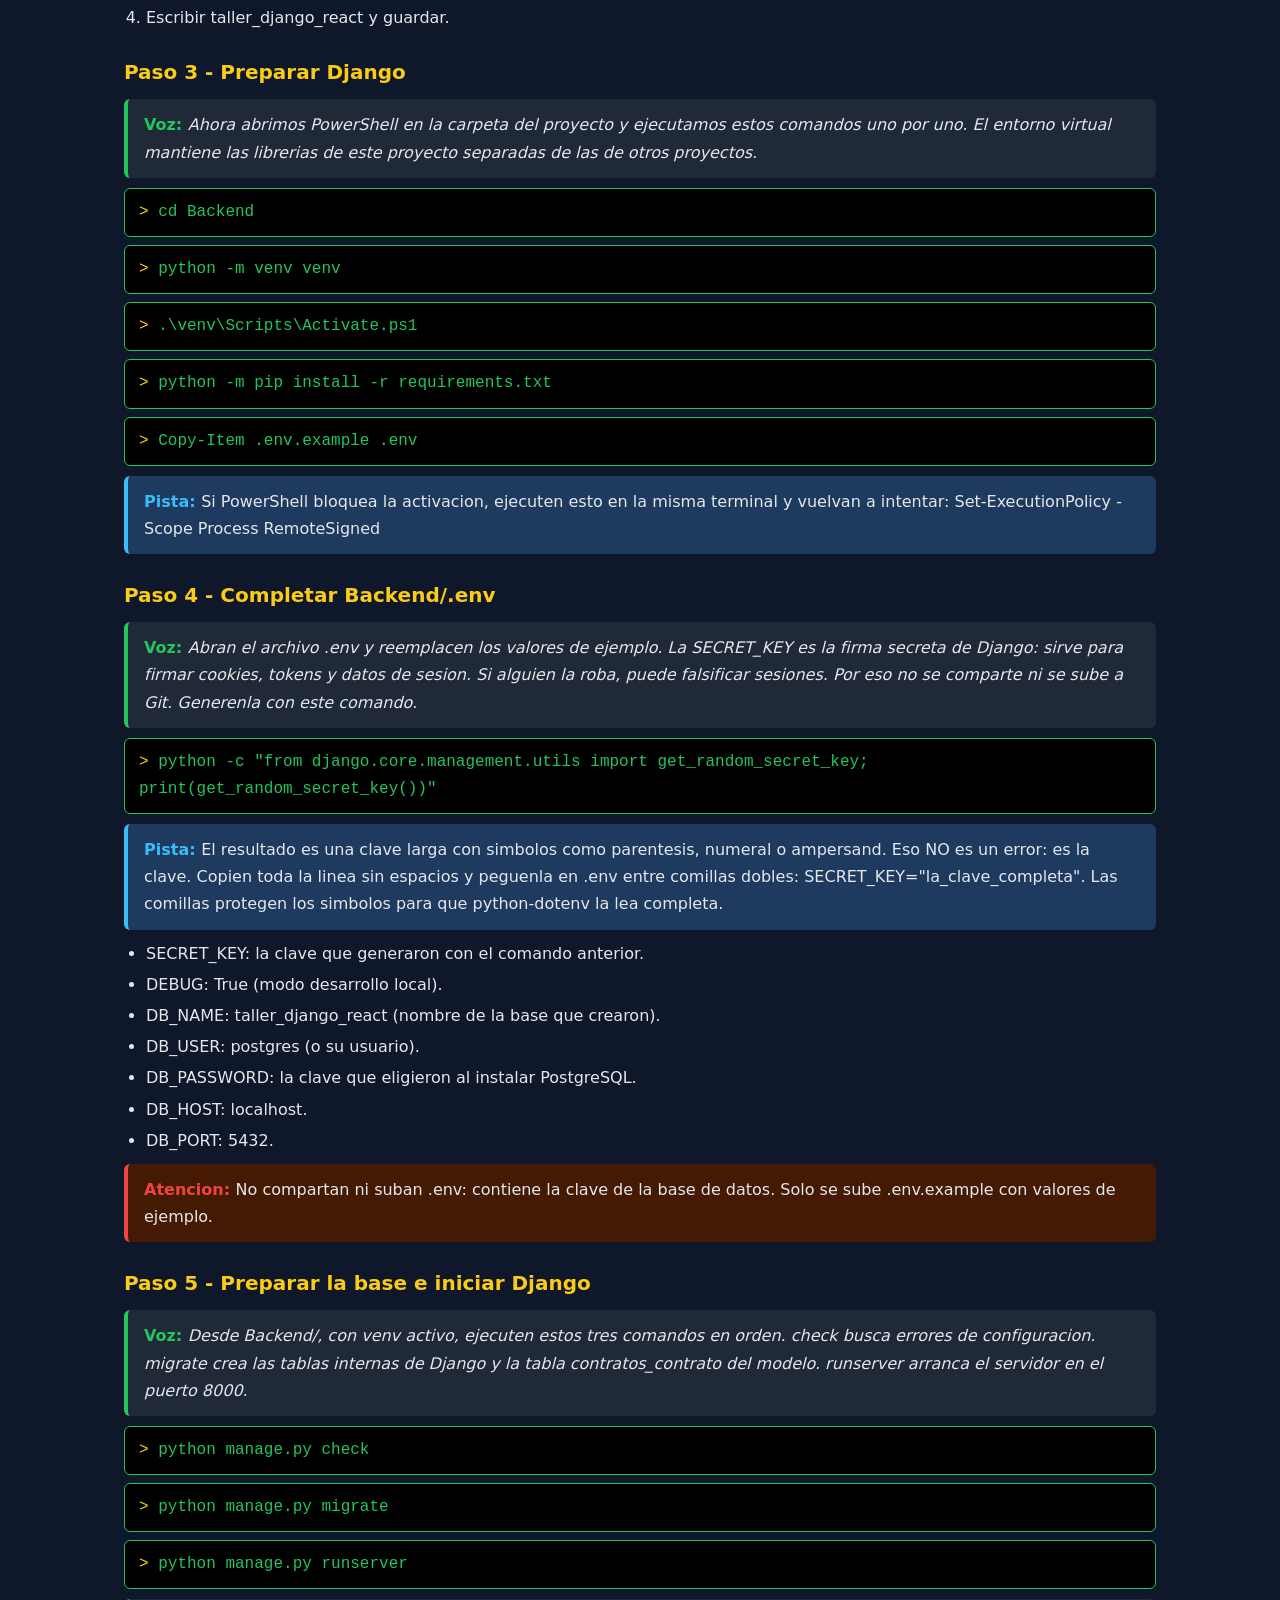
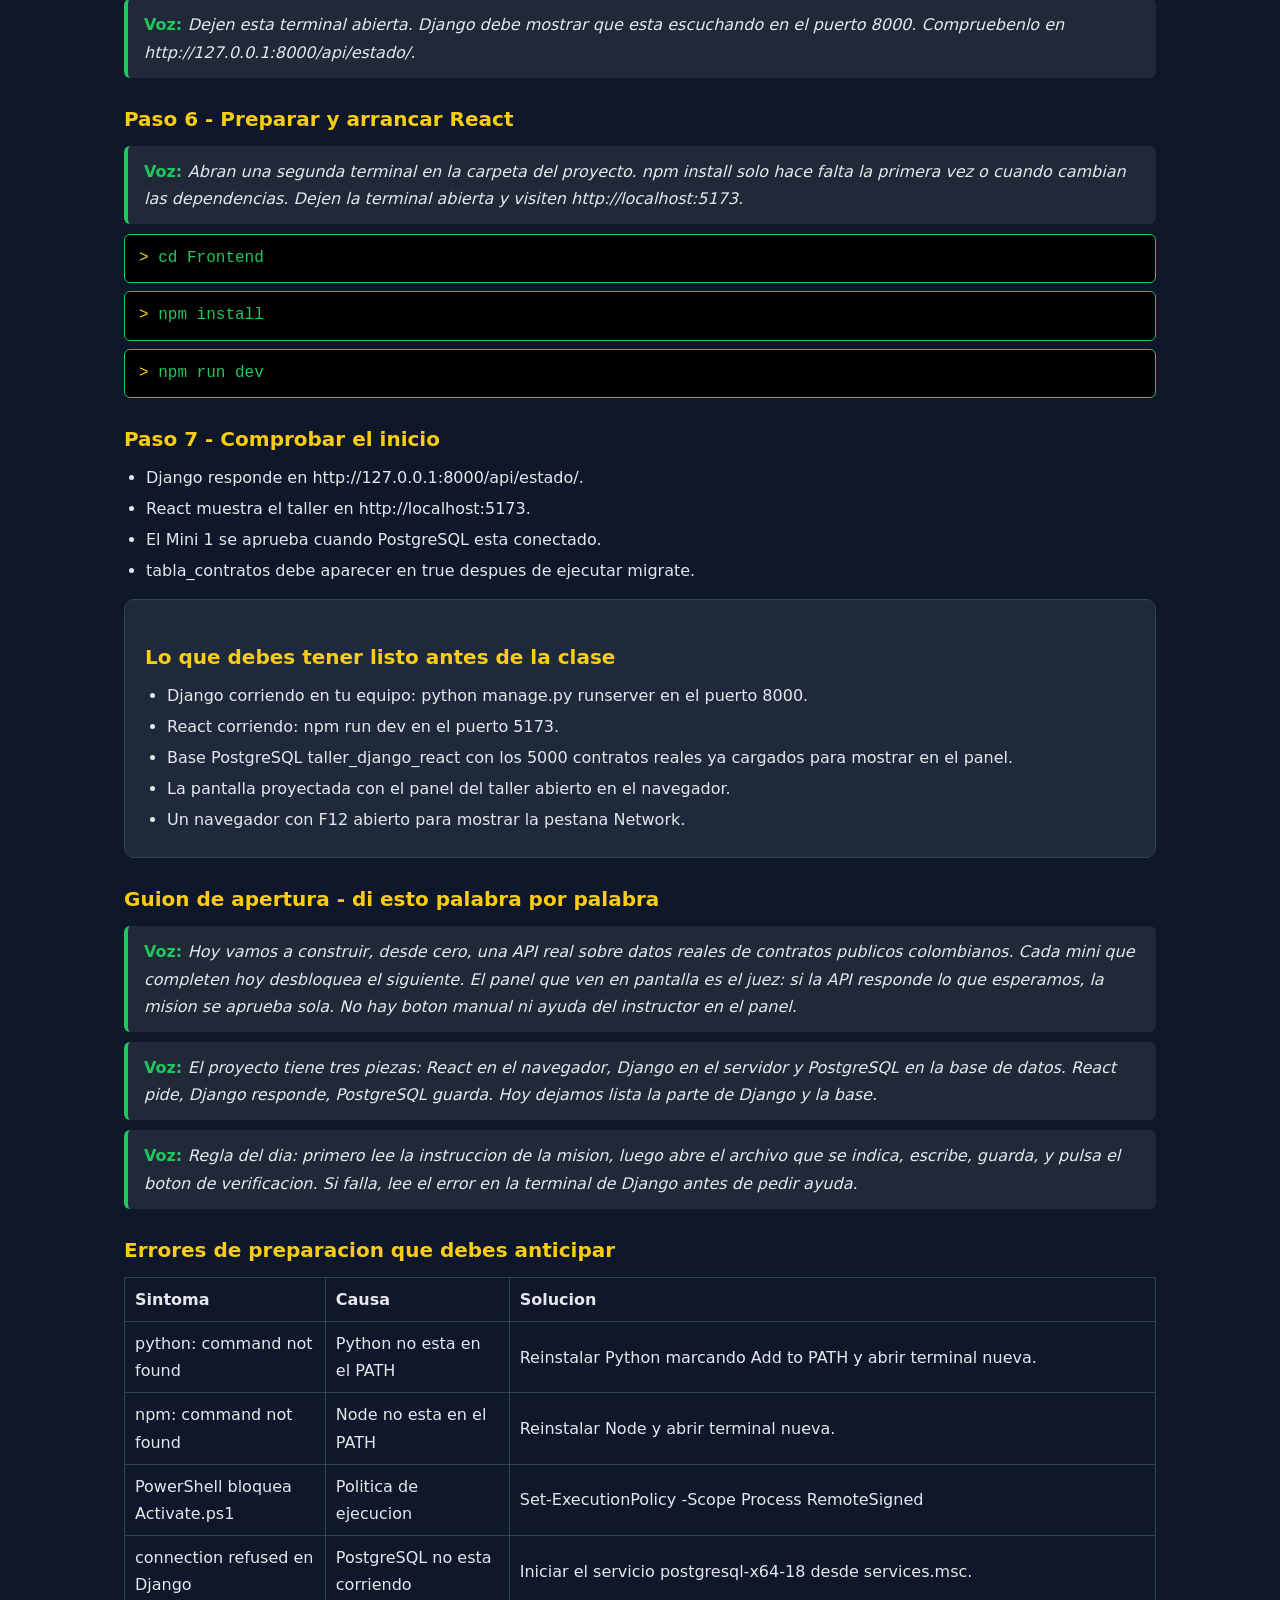
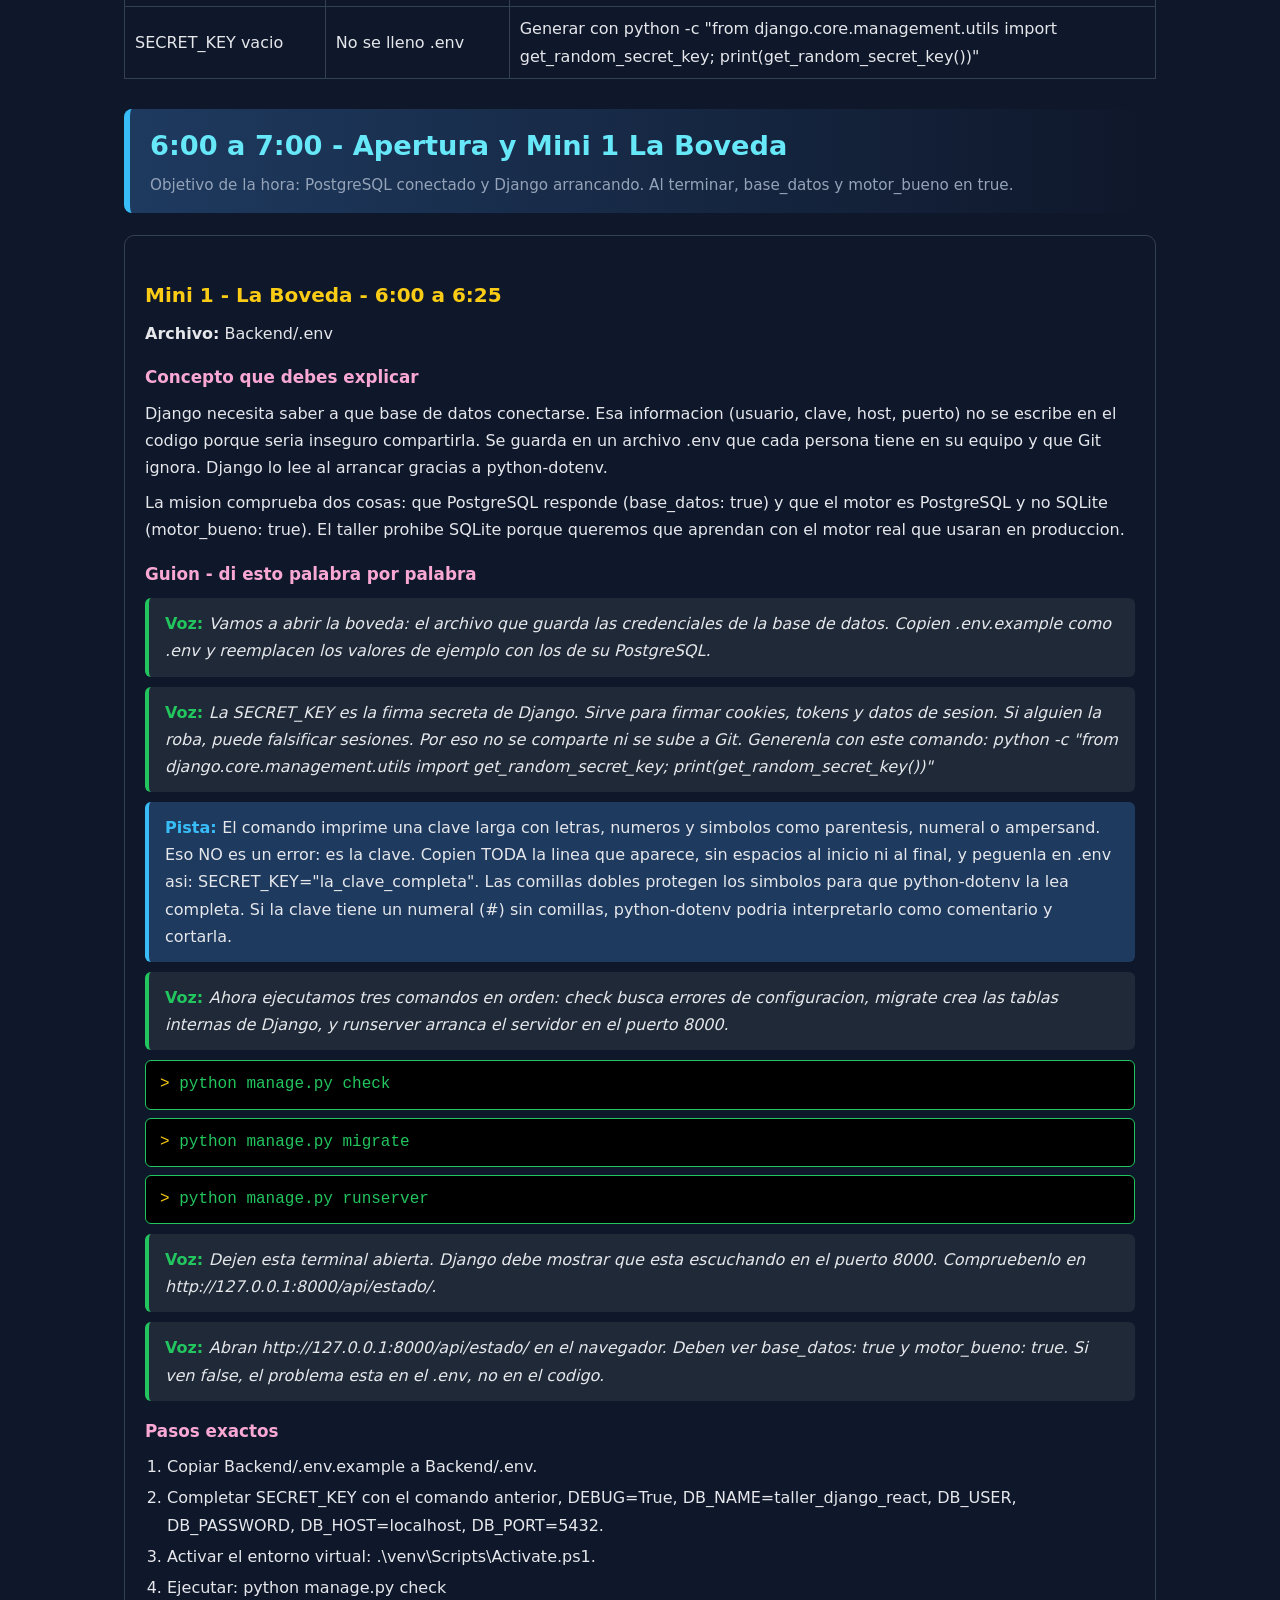
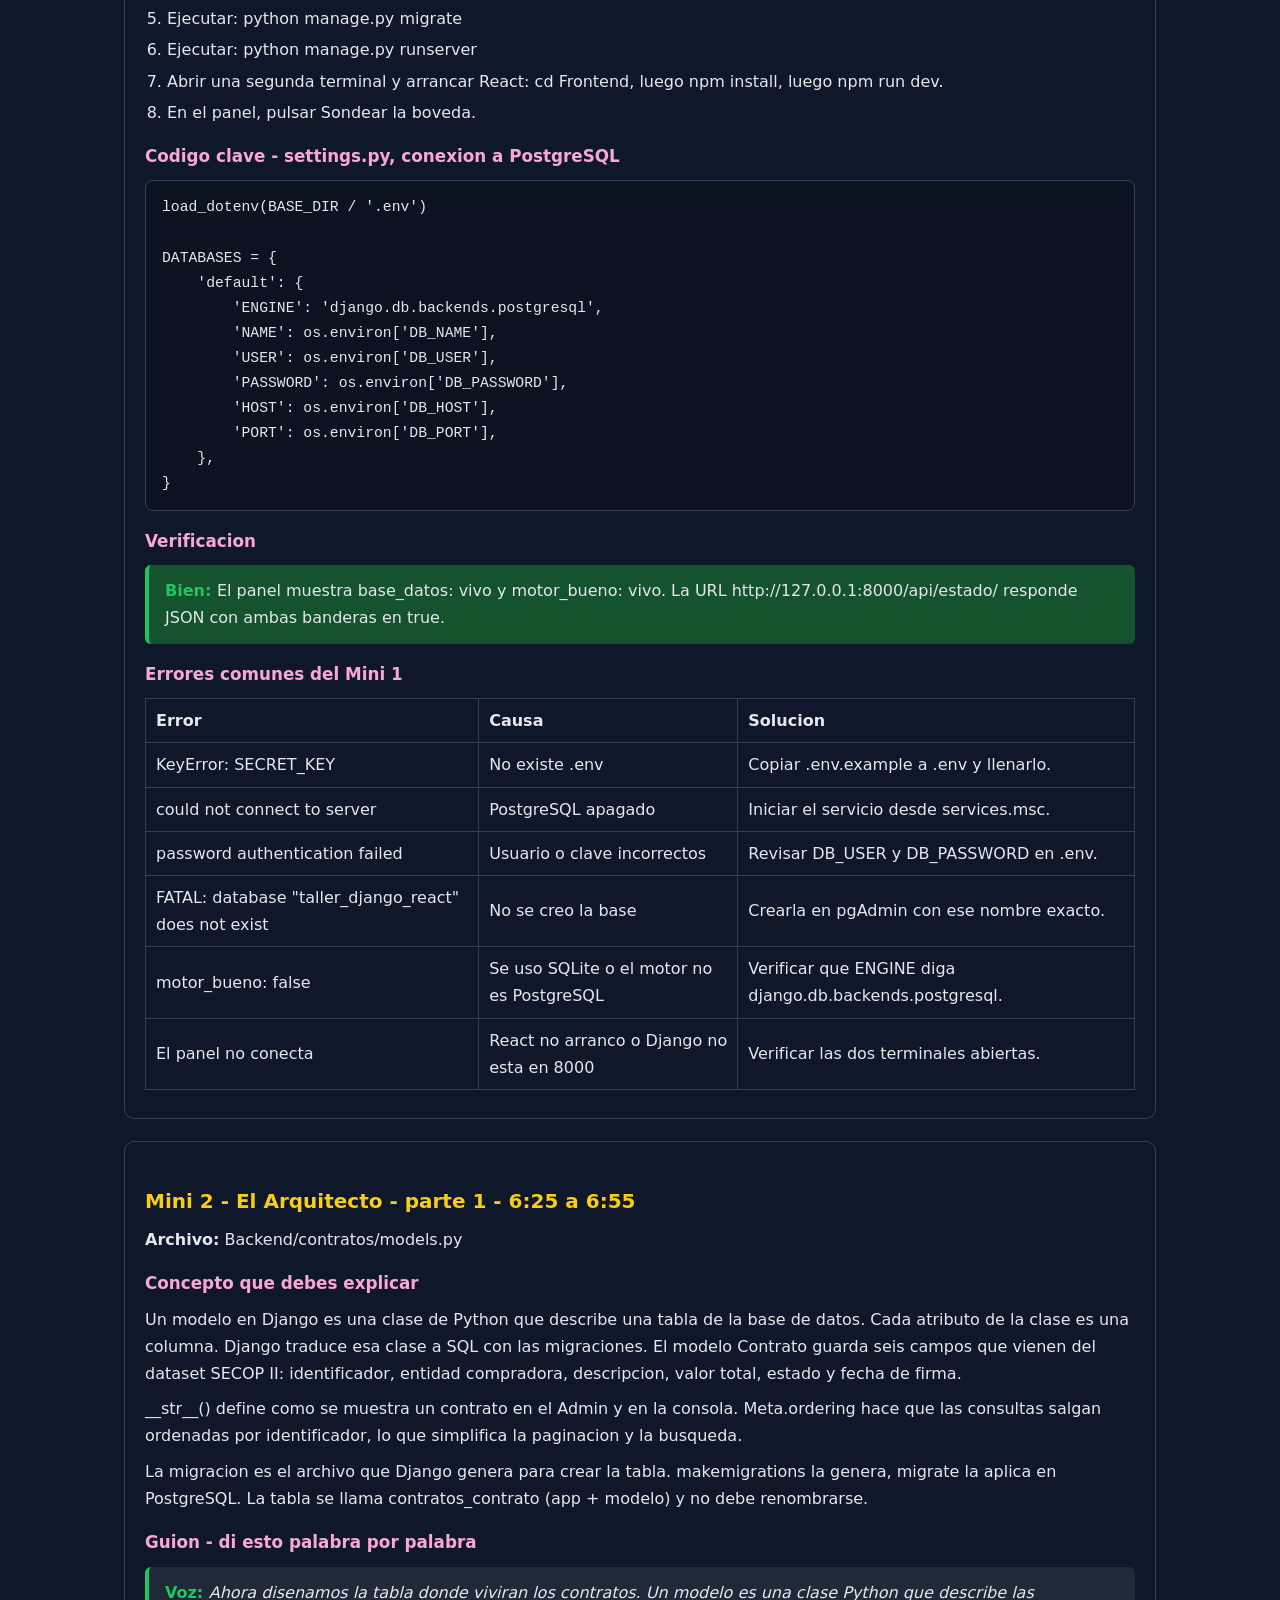
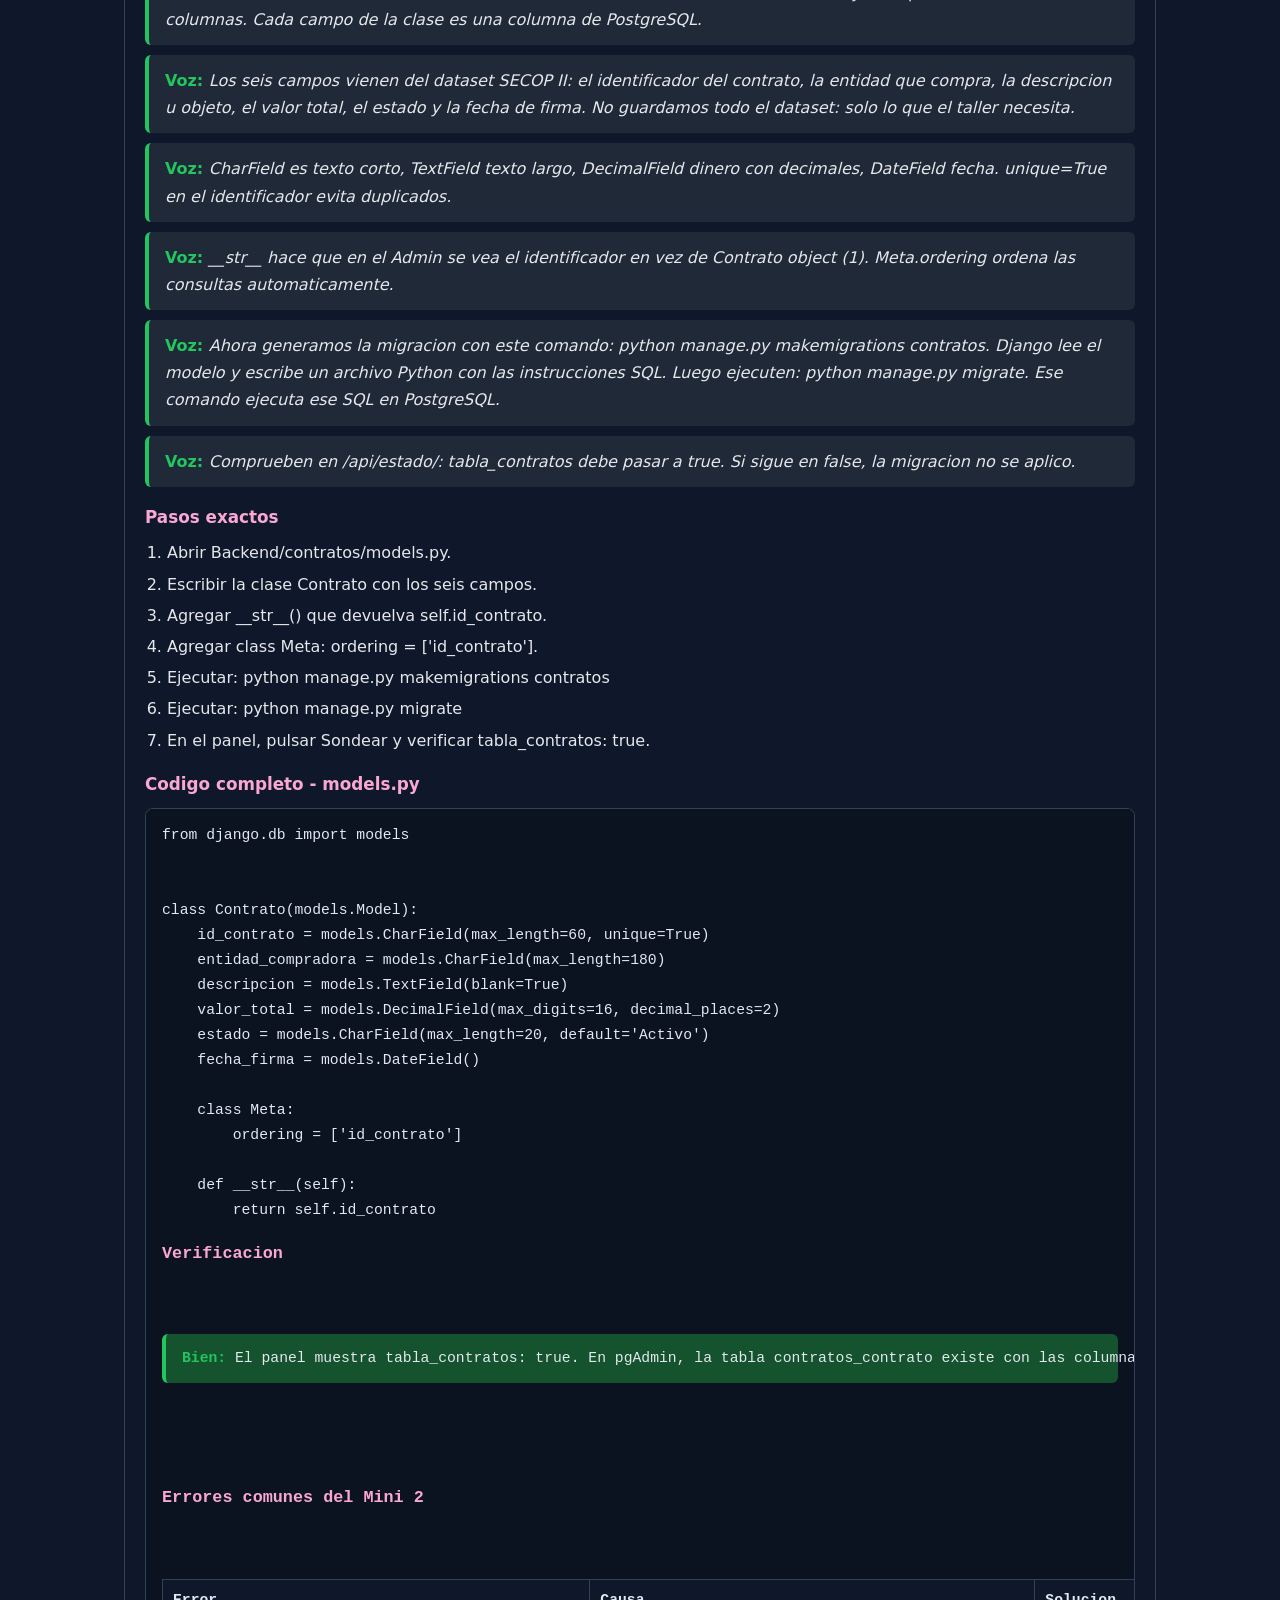
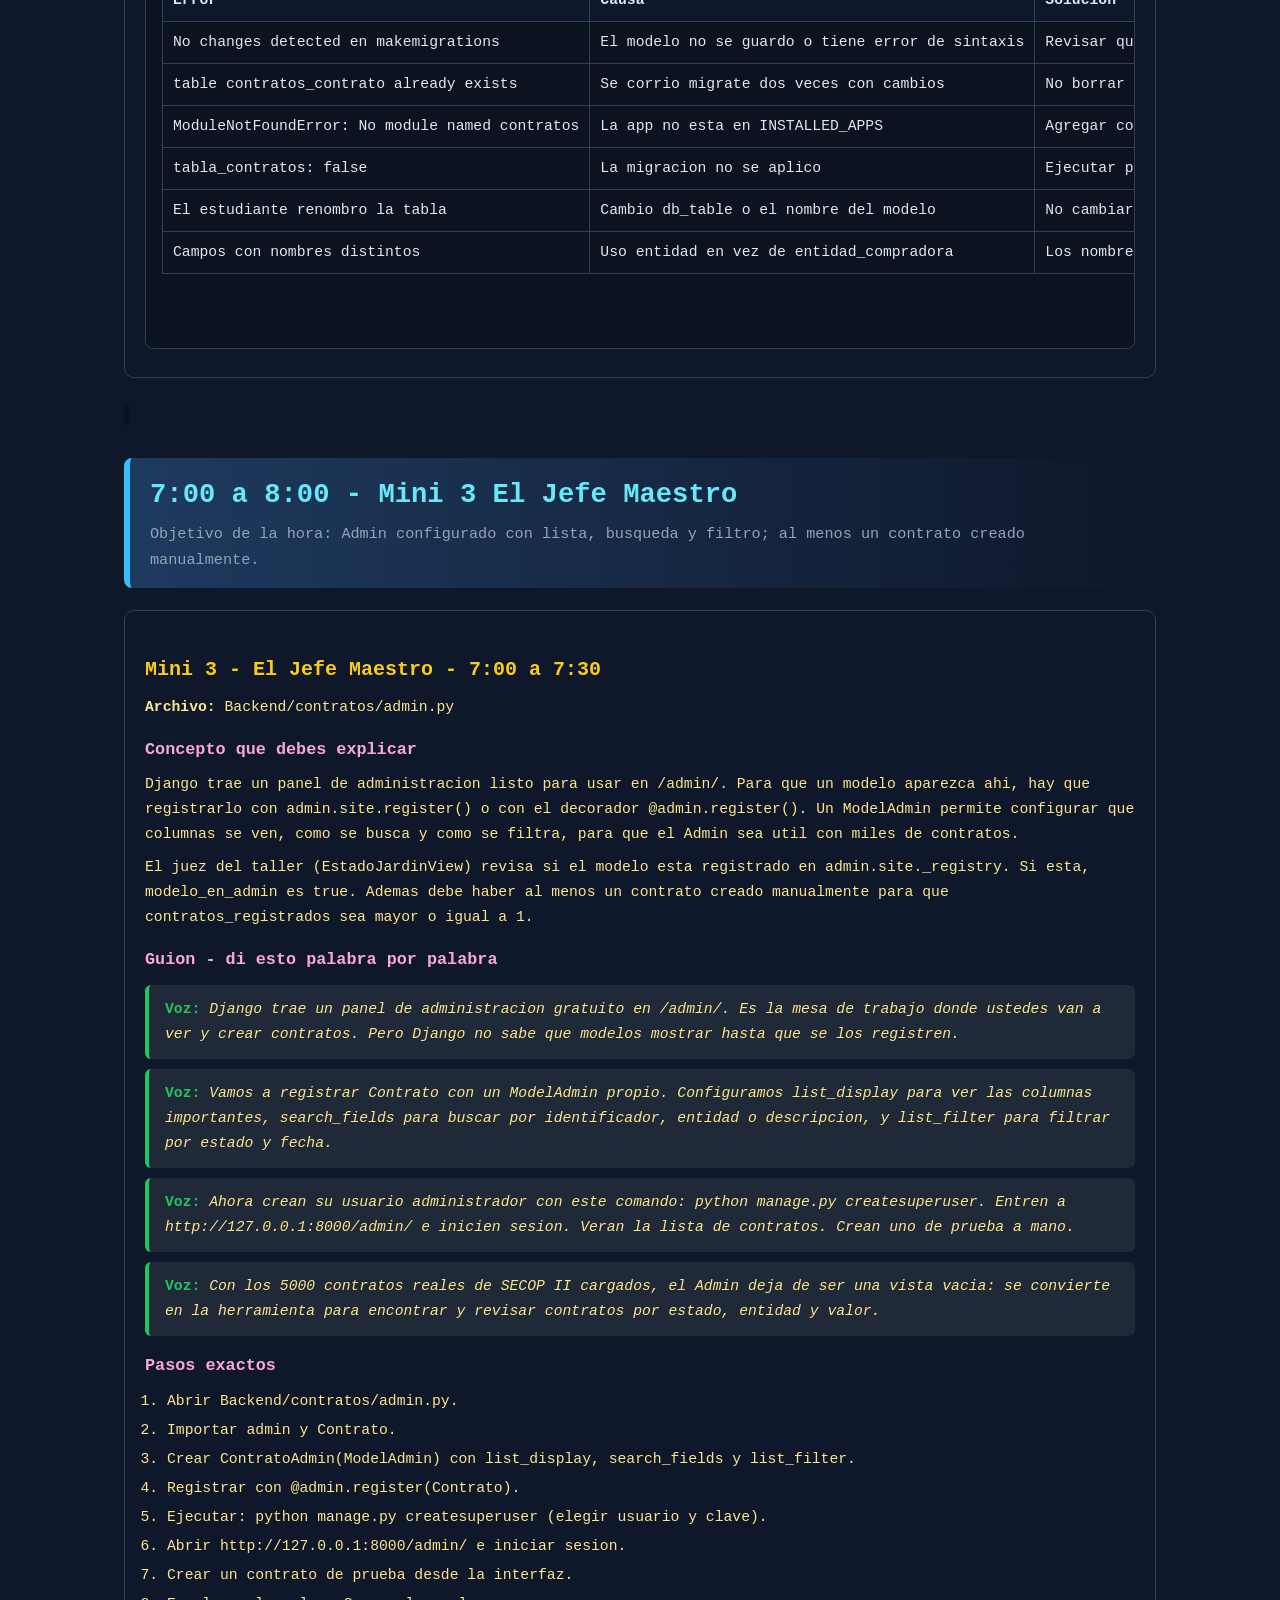
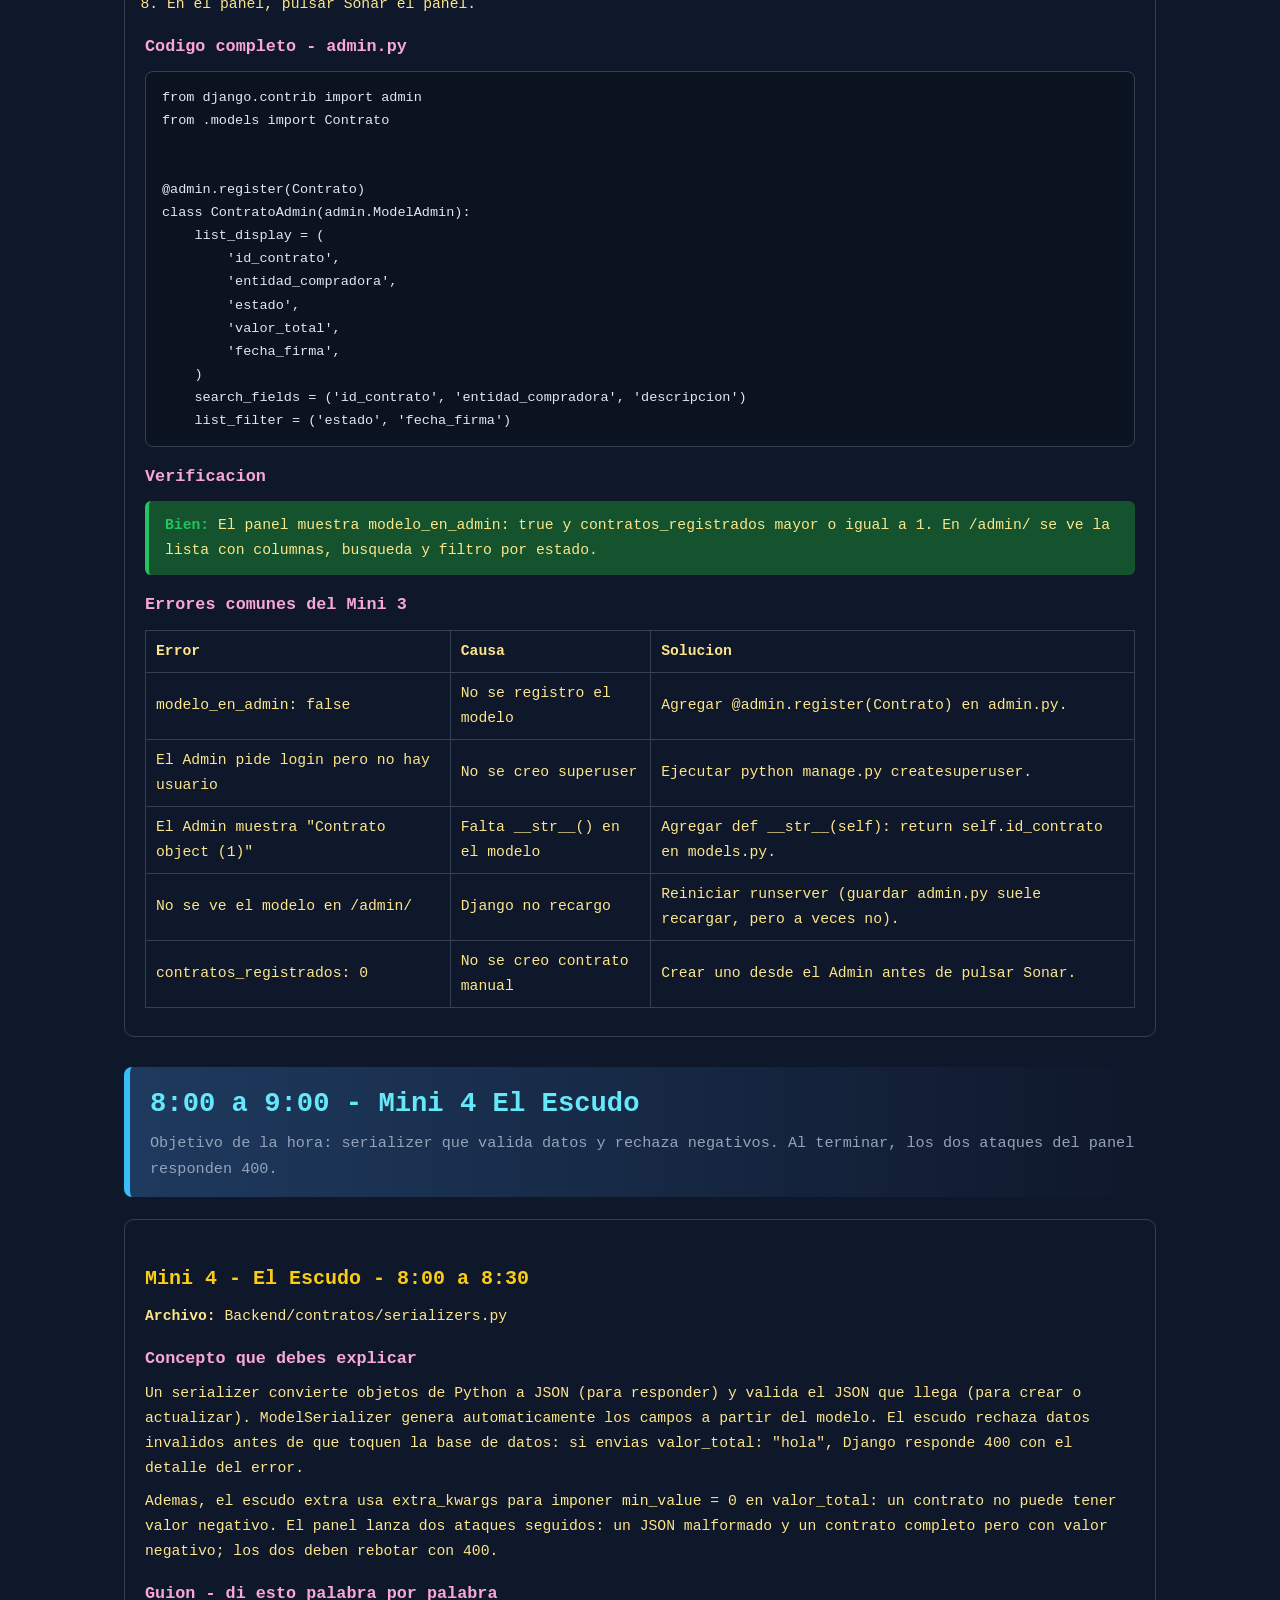
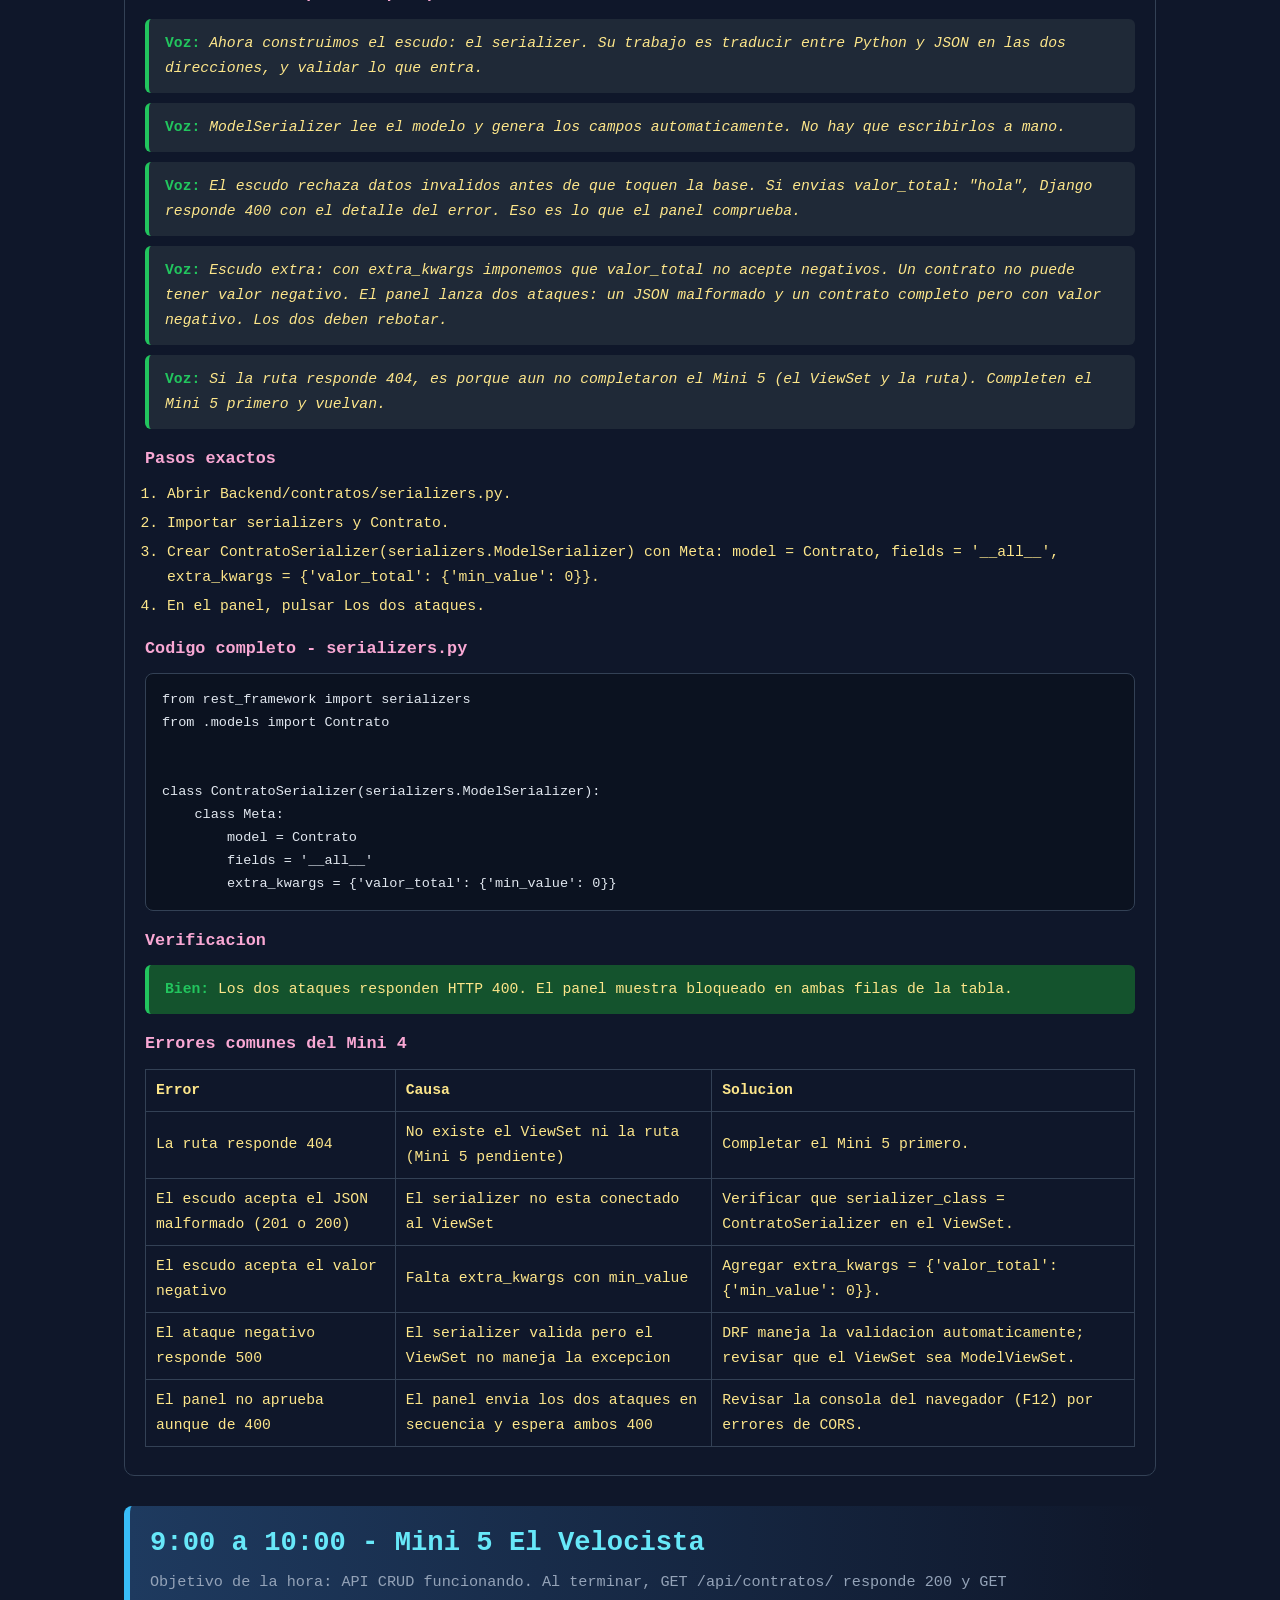
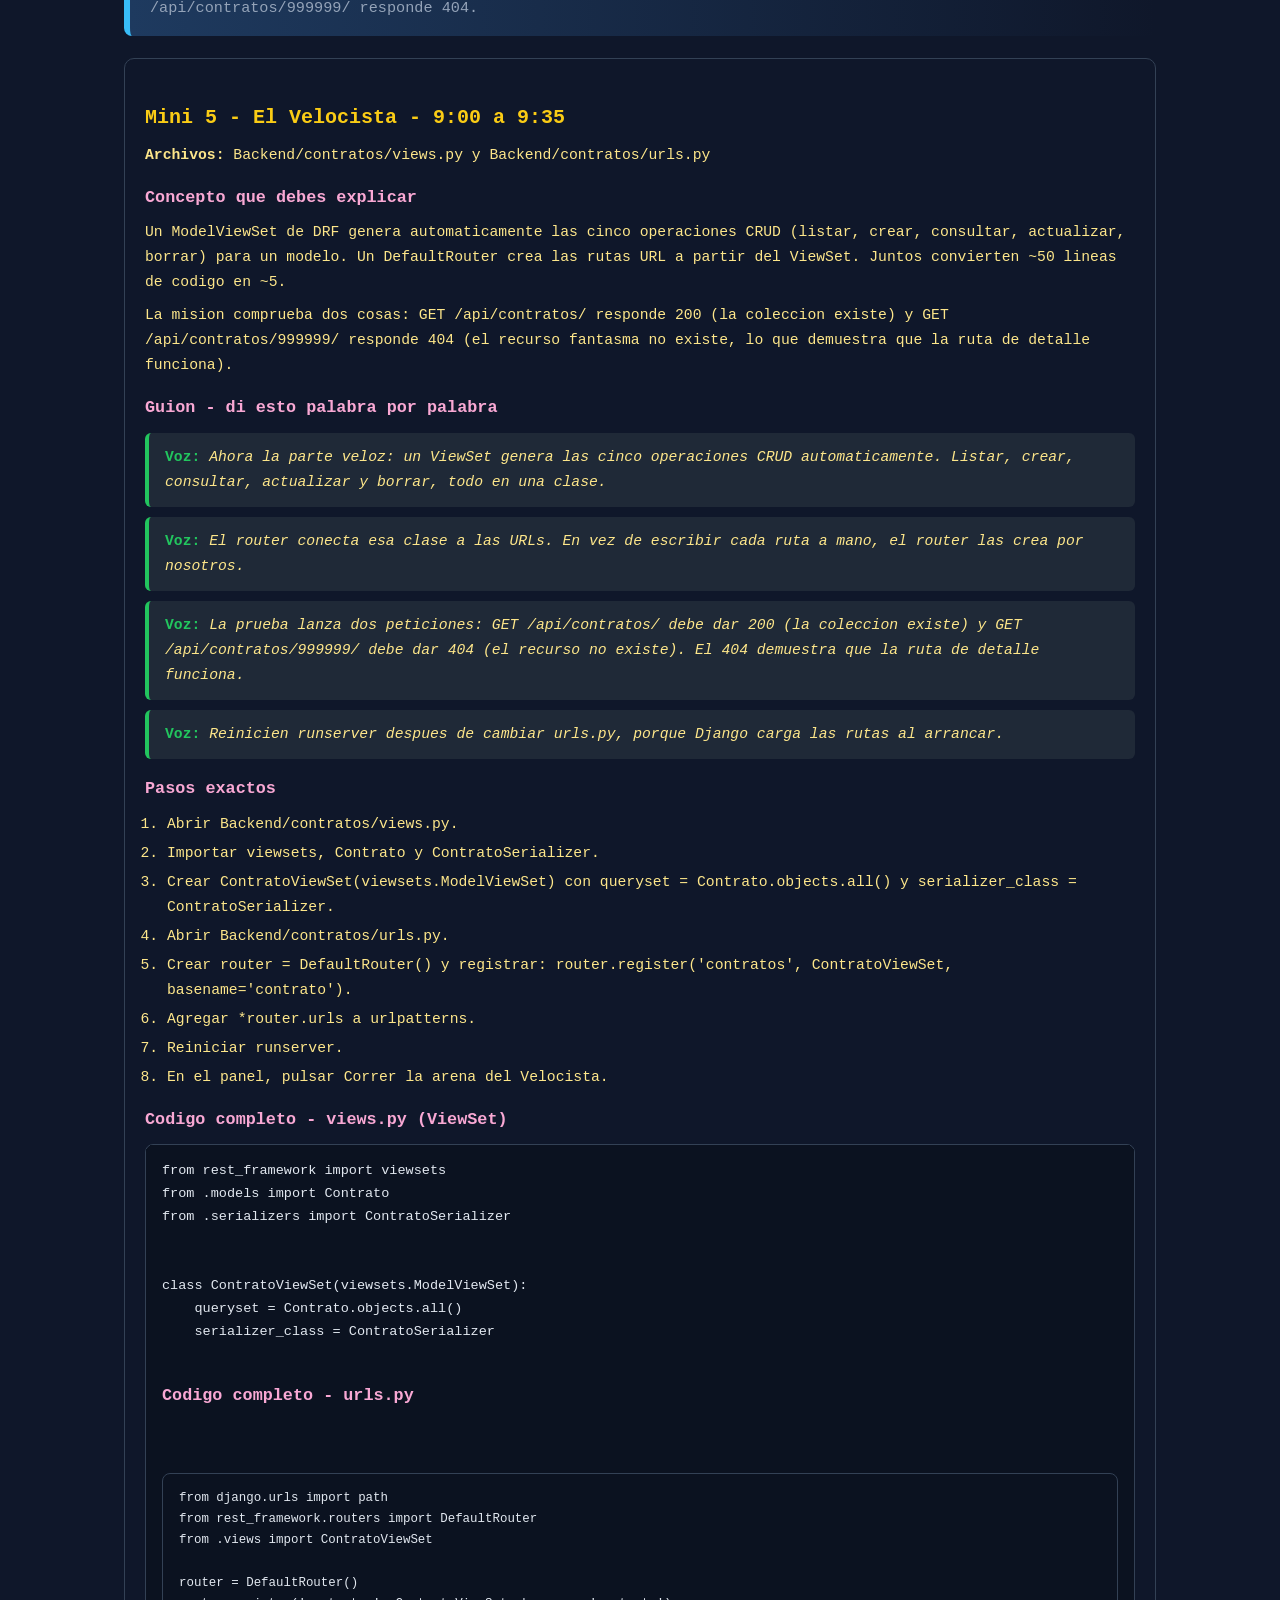
==== commit 2e9fc5e5: "Docs: aclarar que la salida de get_random_secret_key es la clave, no un error" ====
--- a/docs/exposicion-dia1.html
+++ b/docs/exposicion-dia1.html
@@ -119,7 +119,7 @@
   <h3>Paso 4 - Completar Backend/.env</h3>
   <div class="say">Abran el archivo .env y reemplacen los valores de ejemplo. La SECRET_KEY es la firma secreta de Django: sirve para firmar cookies, tokens y datos de sesion. Si alguien la roba, puede falsificar sesiones. Por eso no se comparte ni se sube a Git. Generenla con este comando.</div>
   <div class="cmd">python -c "from django.core.management.utils import get_random_secret_key; print(get_random_secret_key())"</div>
-  <div class="say">DEBUG=True significa modo de desarrollo: Django muestra errores detallados en el navegador. En produccion se pone False para no exponer informacion interna. DB_NAME es el nombre de la base que crearon. DB_USER y DB_PASSWORD son el usuario y clave de PostgreSQL. DB_HOST=localhost y DB_PORT=5432 son los valores locales habituales.</div>
+  <div class="tip">El resultado es una clave larga con simbolos como parentesis, numeral o ampersand. Eso NO es un error: es la clave. Copien toda la linea sin espacios y peguenla en .env entre comillas dobles: SECRET_KEY="la_clave_completa". Las comillas protegen los simbolos para que python-dotenv la lea completa.</div>
   <ul>
     <li>SECRET_KEY: la clave que generaron con el comando anterior.</li>
     <li>DEBUG: True (modo desarrollo local).</li>
@@ -195,7 +195,7 @@
   <h4>Guion - di esto palabra por palabra</h4>
   <div class="say">Vamos a abrir la boveda: el archivo que guarda las credenciales de la base de datos. Copien .env.example como .env y reemplacen los valores de ejemplo con los de su PostgreSQL.</div>
   <div class="say">La SECRET_KEY es la firma secreta de Django. Sirve para firmar cookies, tokens y datos de sesion. Si alguien la roba, puede falsificar sesiones. Por eso no se comparte ni se sube a Git. Generenla con este comando: python -c "from django.core.management.utils import get_random_secret_key; print(get_random_secret_key())"</div>
-  <div class="say">DEBUG=True significa modo de desarrollo: Django muestra errores detallados en el navegador. En produccion se pone False para no exponer informacion interna. DB_NAME es el nombre de la base que crearon. DB_USER y DB_PASSWORD son el usuario y clave de PostgreSQL. DB_HOST=localhost y DB_PORT=5432 son los valores locales habituales.</div>
+  <div class="tip">El comando imprime una clave larga con letras, numeros y simbolos como parentesis, numeral o ampersand. Eso NO es un error: es la clave. Copien TODA la linea que aparece, sin espacios al inicio ni al final, y peguenla en .env asi: SECRET_KEY="la_clave_completa". Las comillas dobles protegen los simbolos para que python-dotenv la lea completa. Si la clave tiene un numeral (#) sin comillas, python-dotenv podria interpretarlo como comentario y cortarla.</div>
   <div class="say">Ahora ejecutamos tres comandos en orden: check busca errores de configuracion, migrate crea las tablas internas de Django, y runserver arranca el servidor en el puerto 8000.</div>
   <div class="cmd">python manage.py check</div>
   <div class="cmd">python manage.py migrate</div>
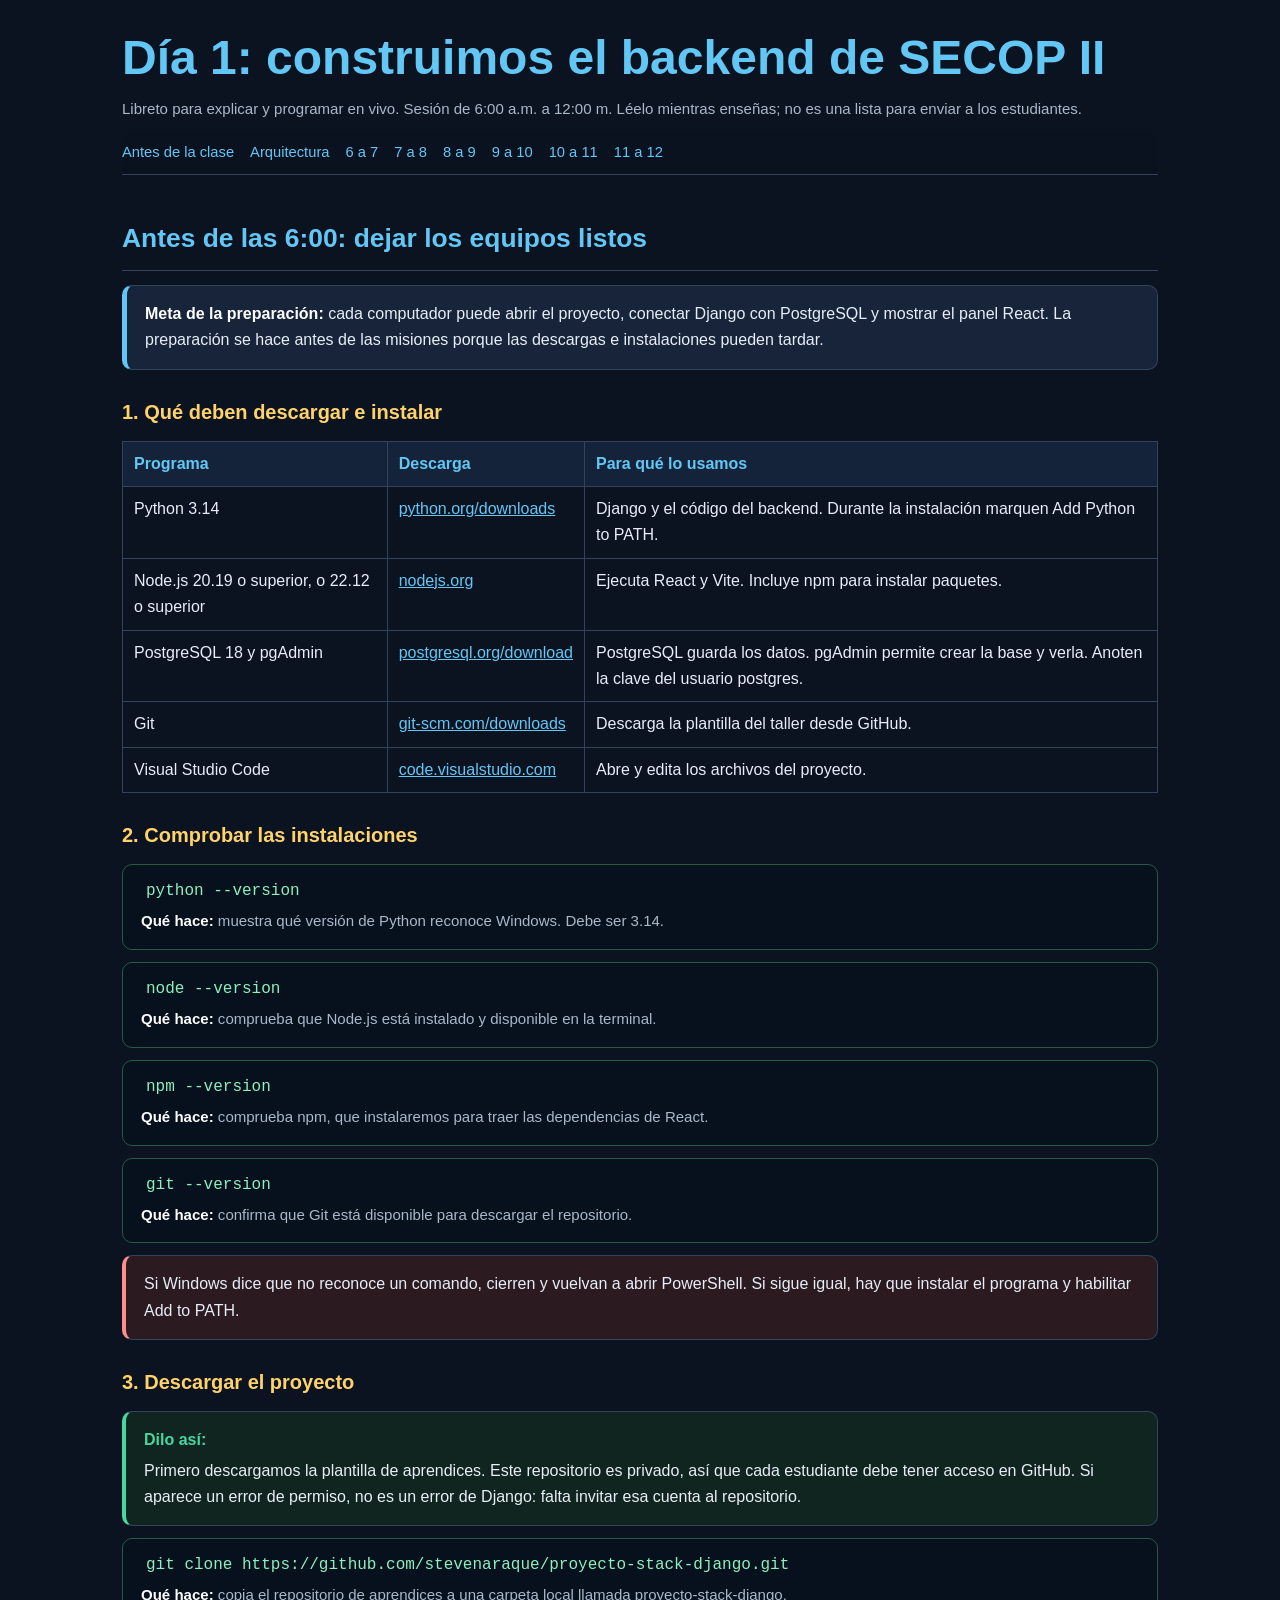
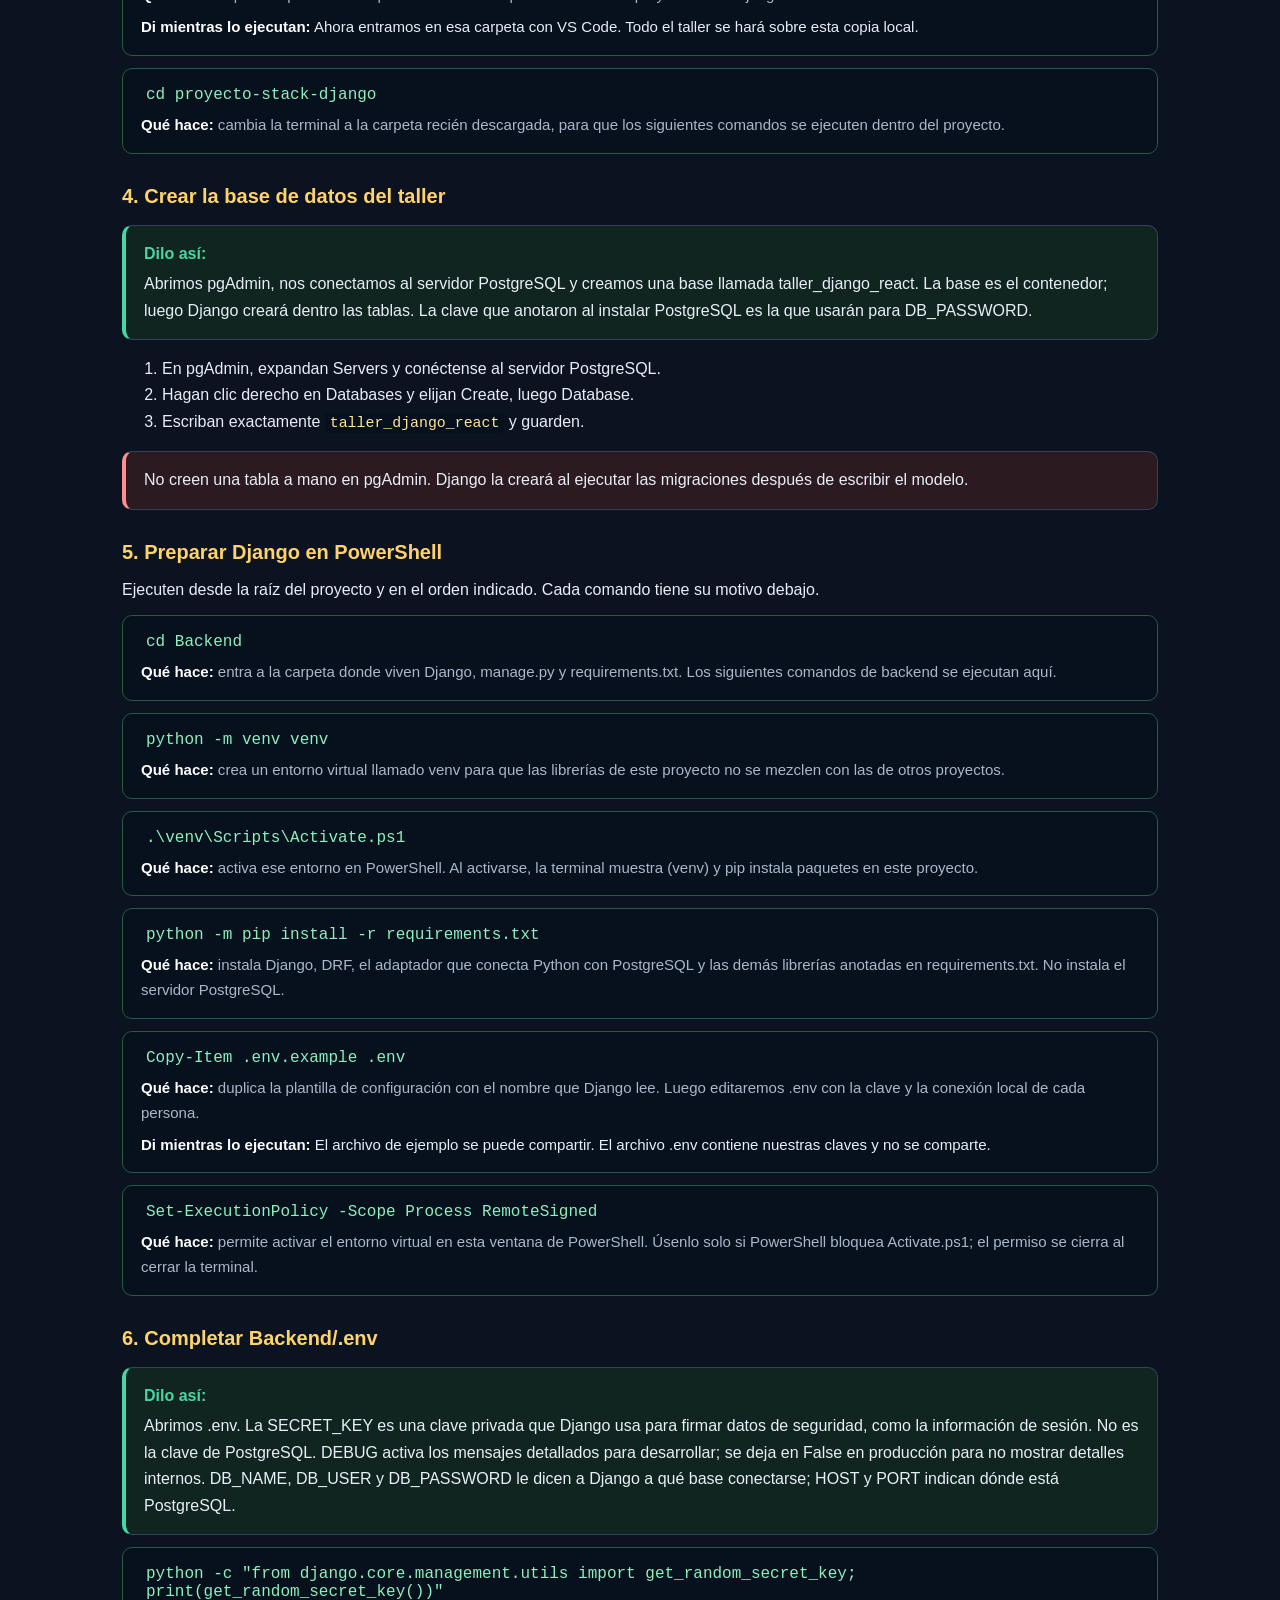
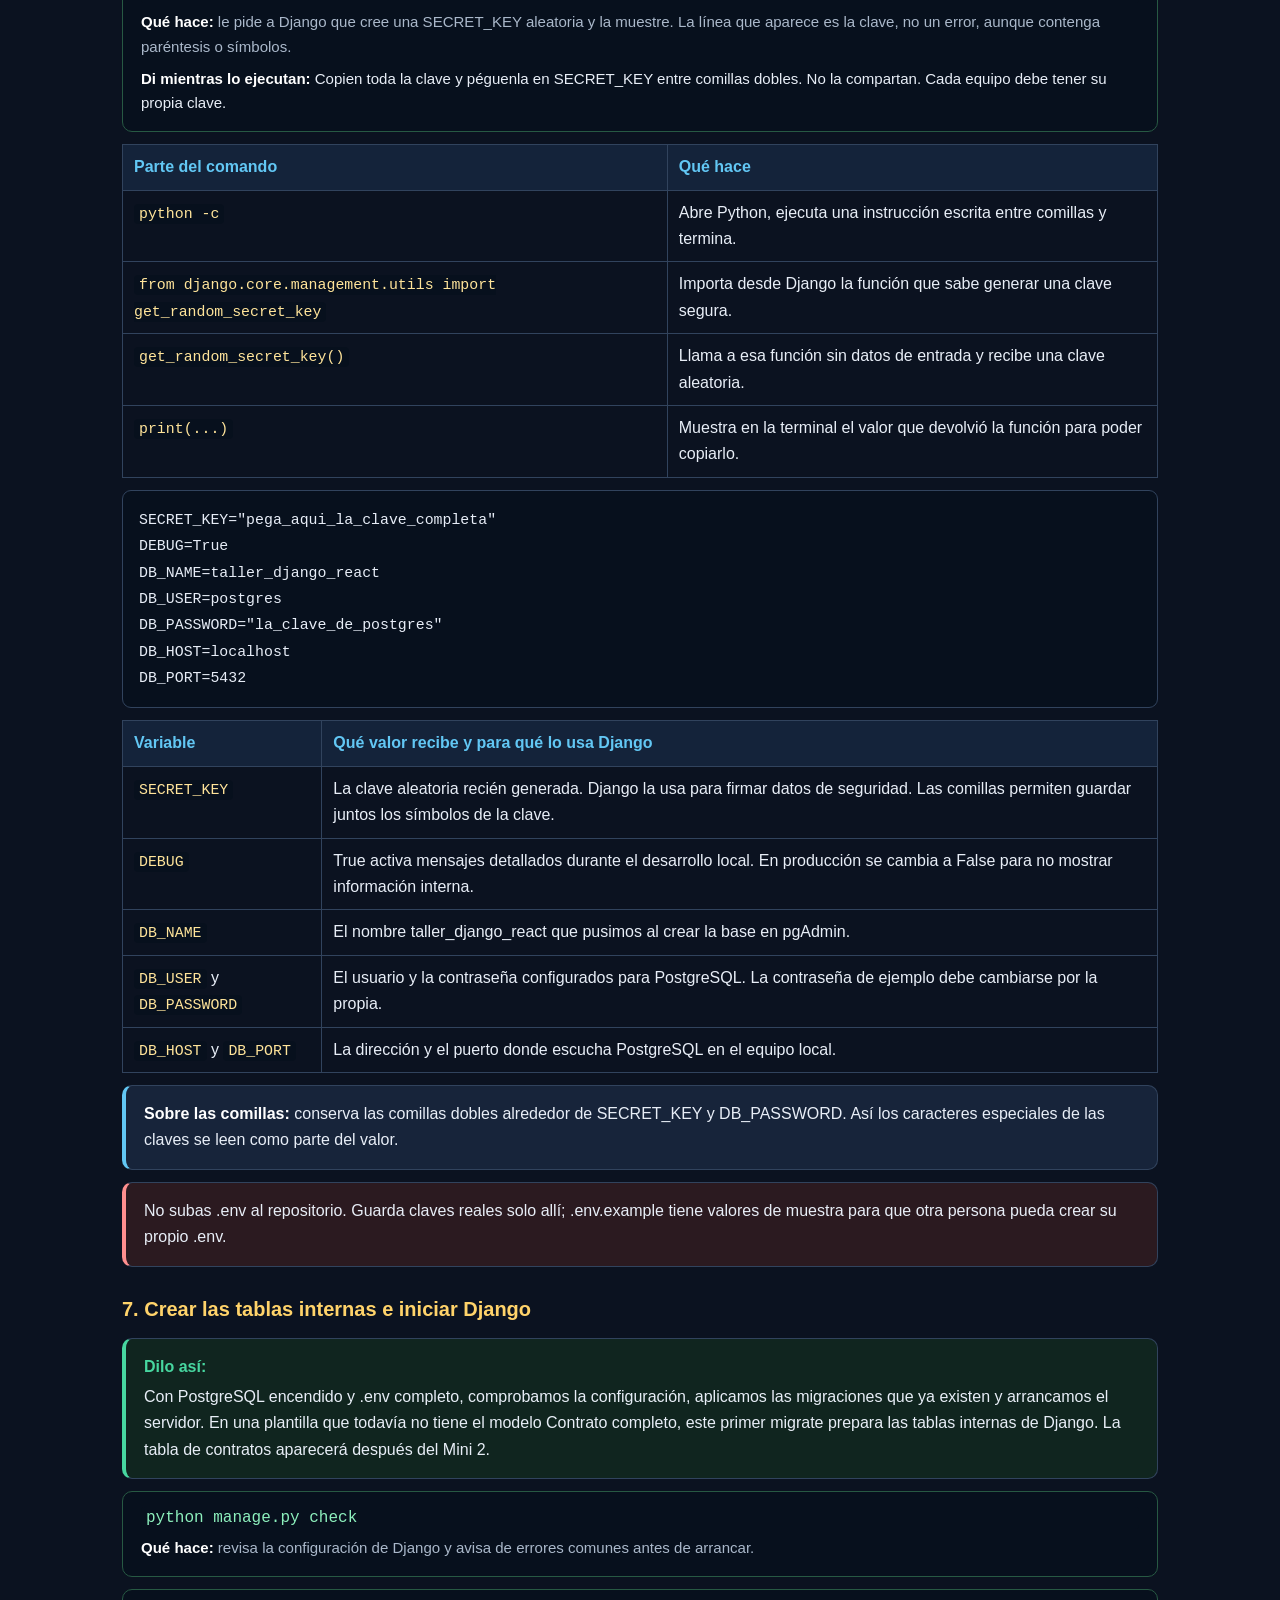
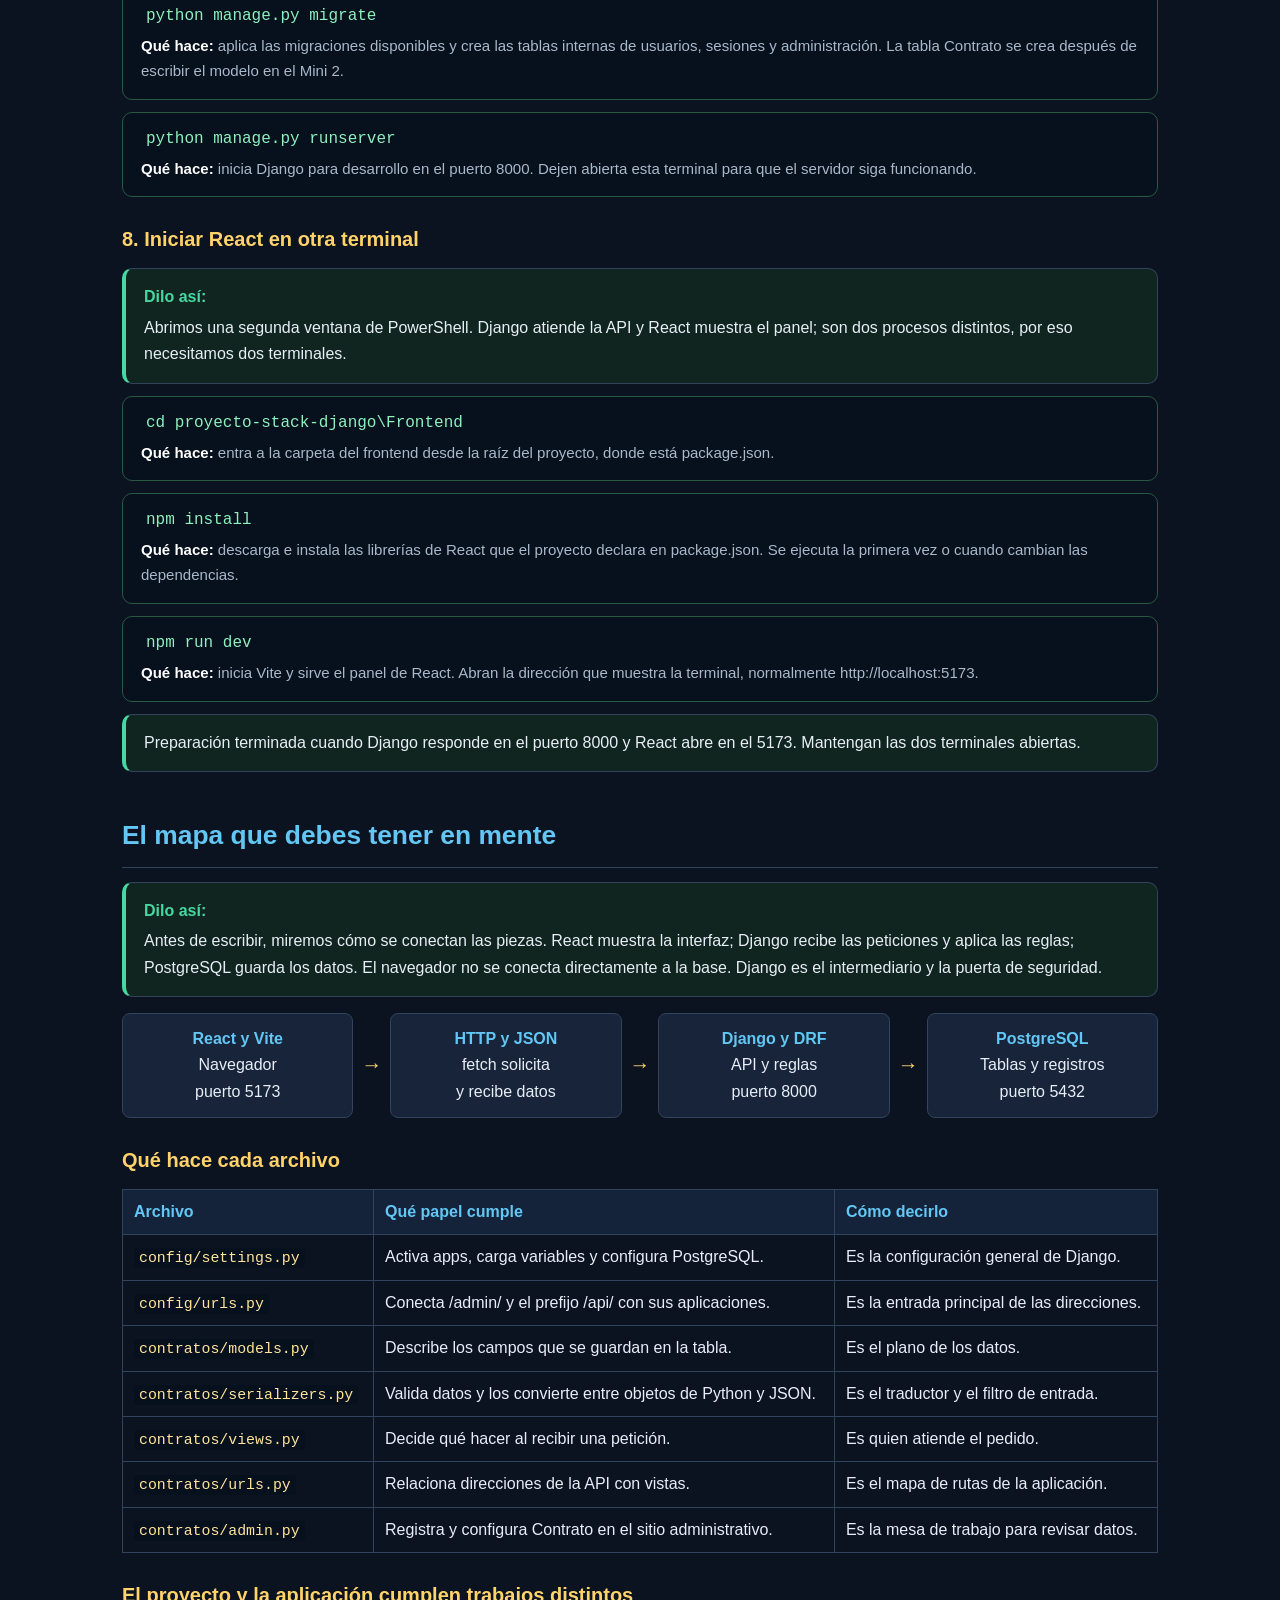
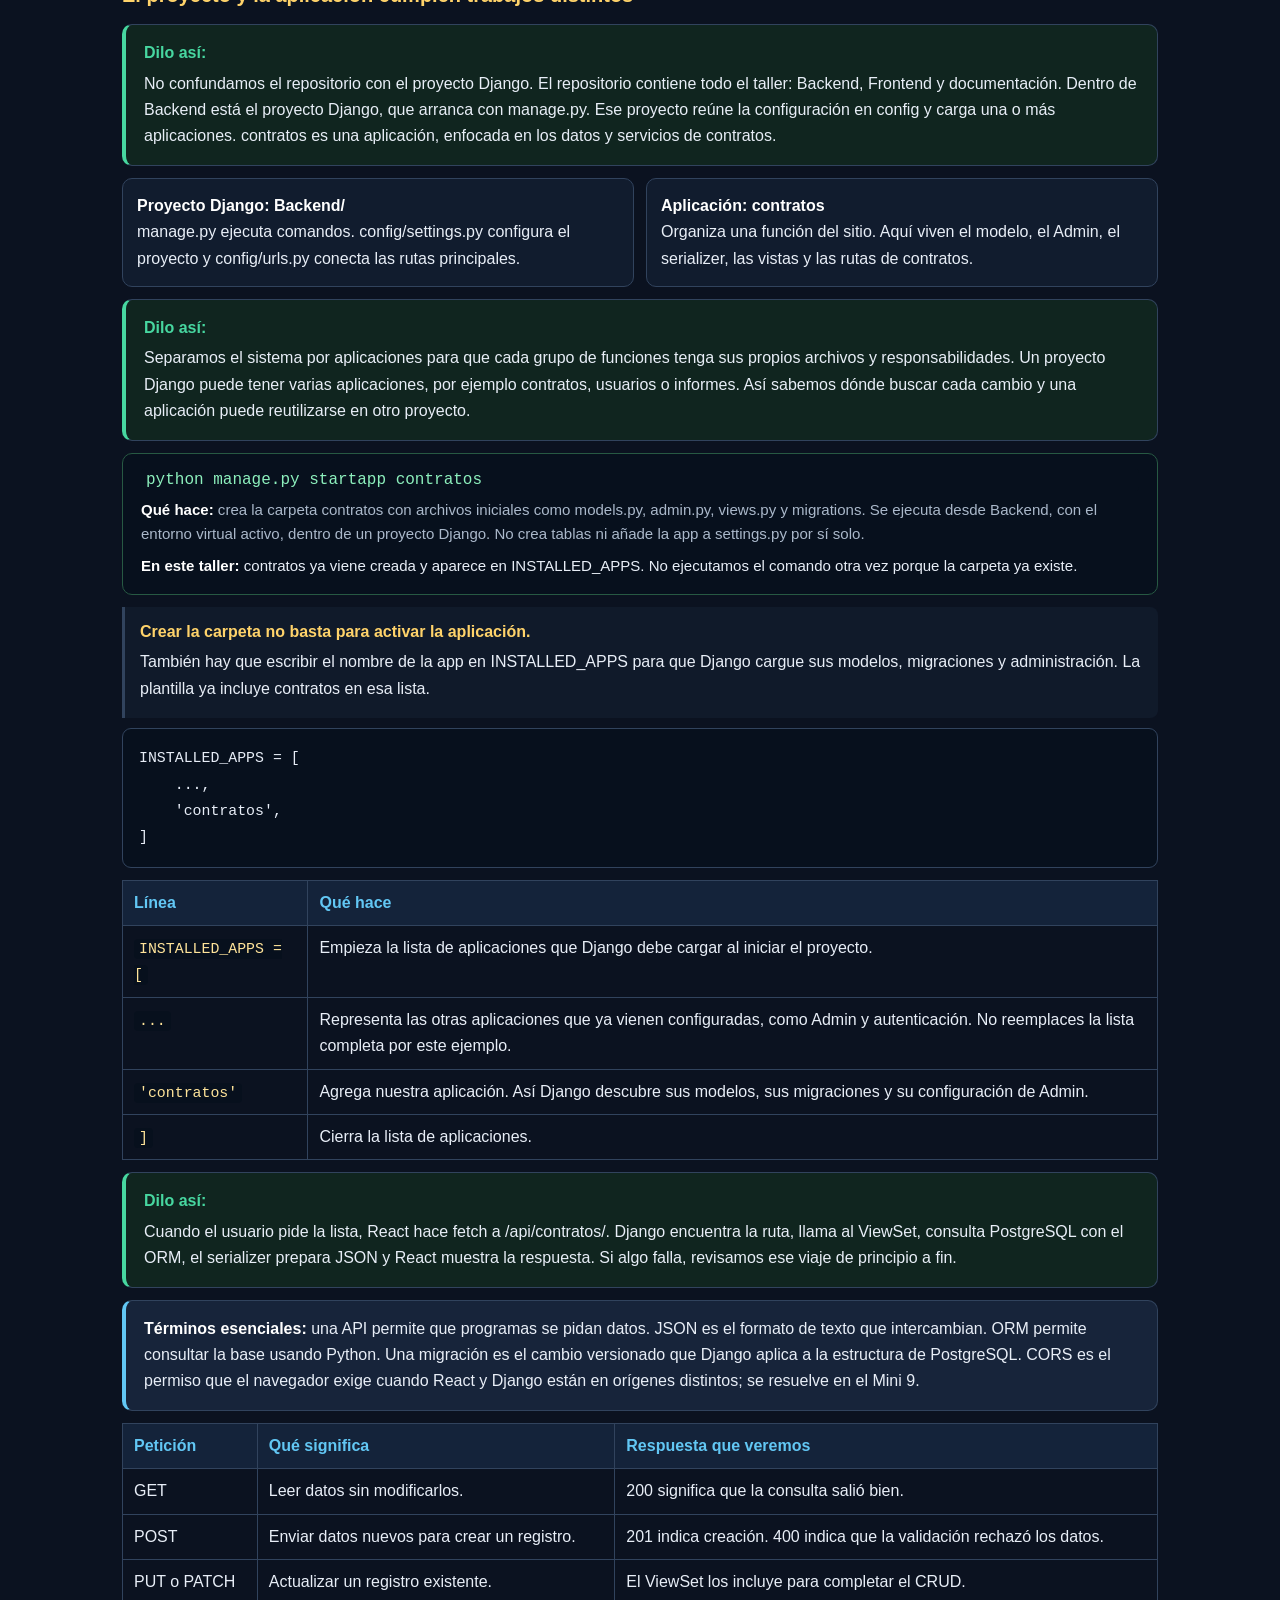
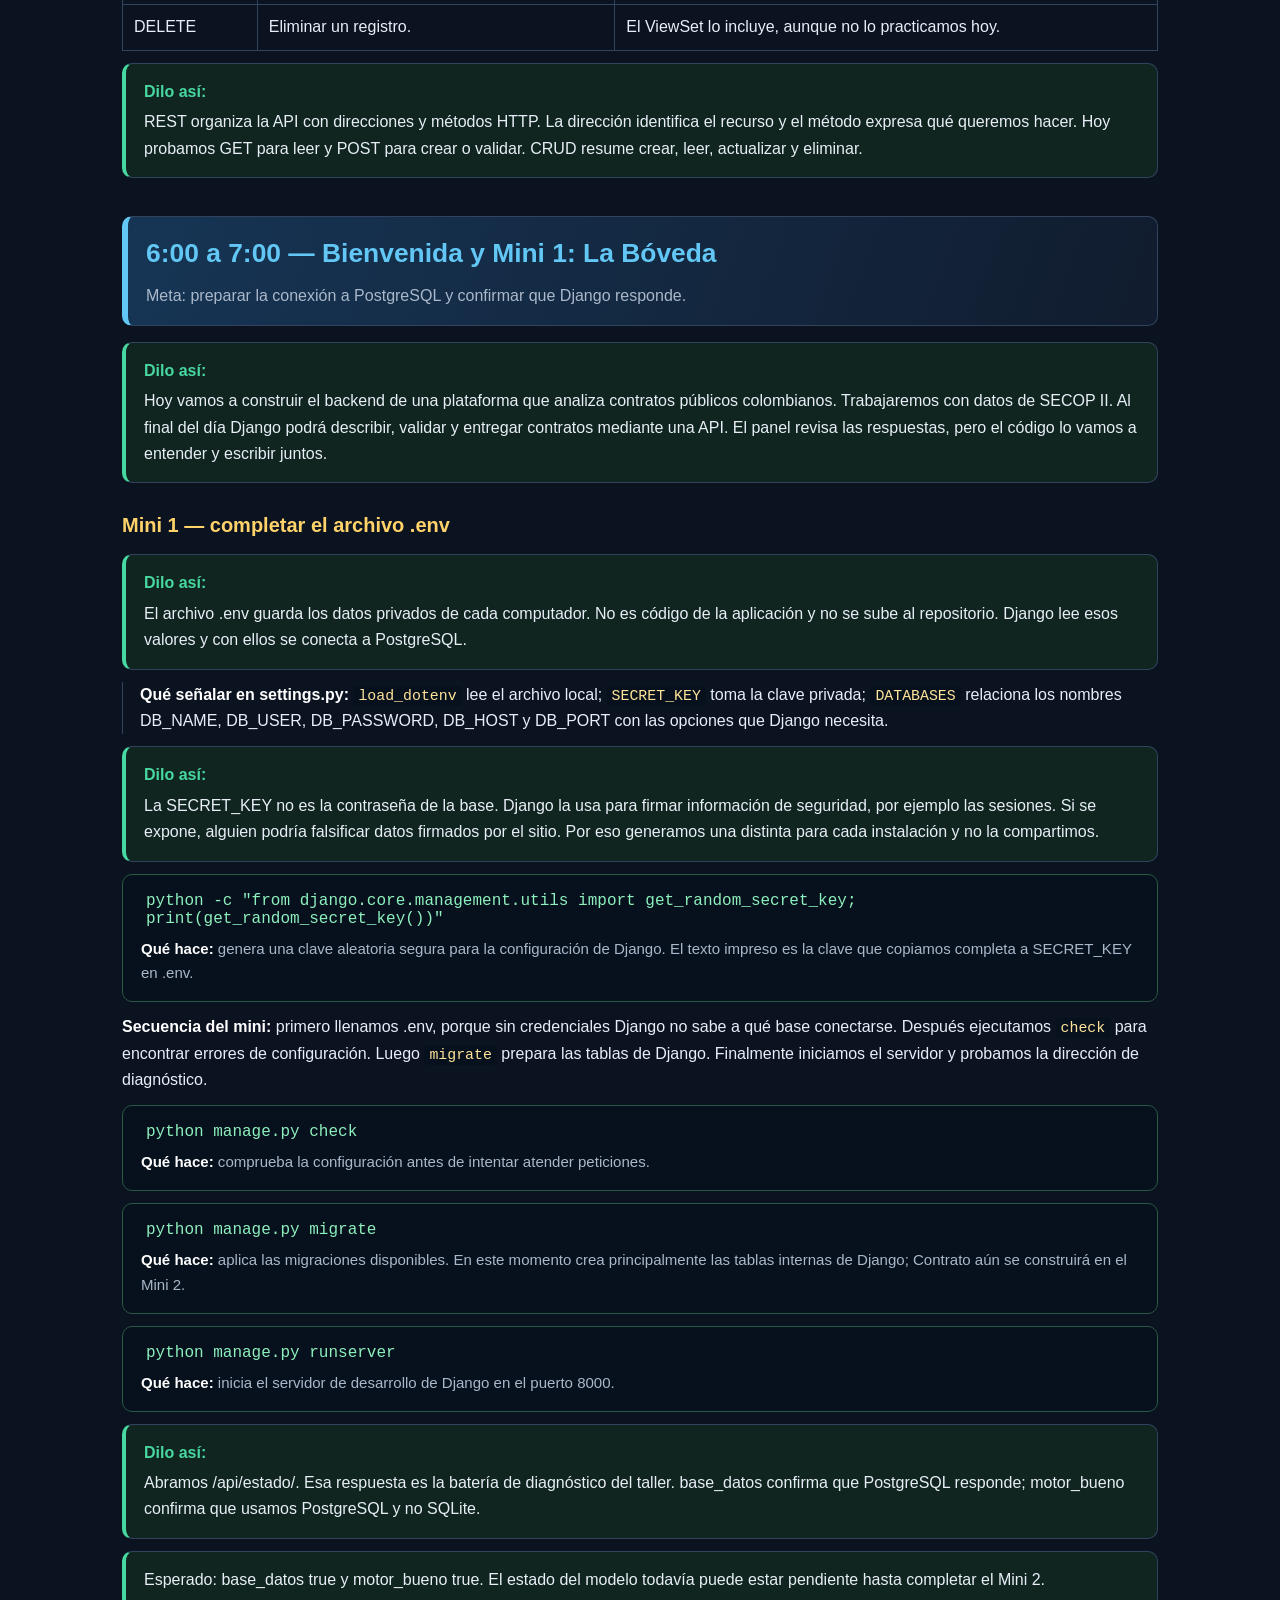
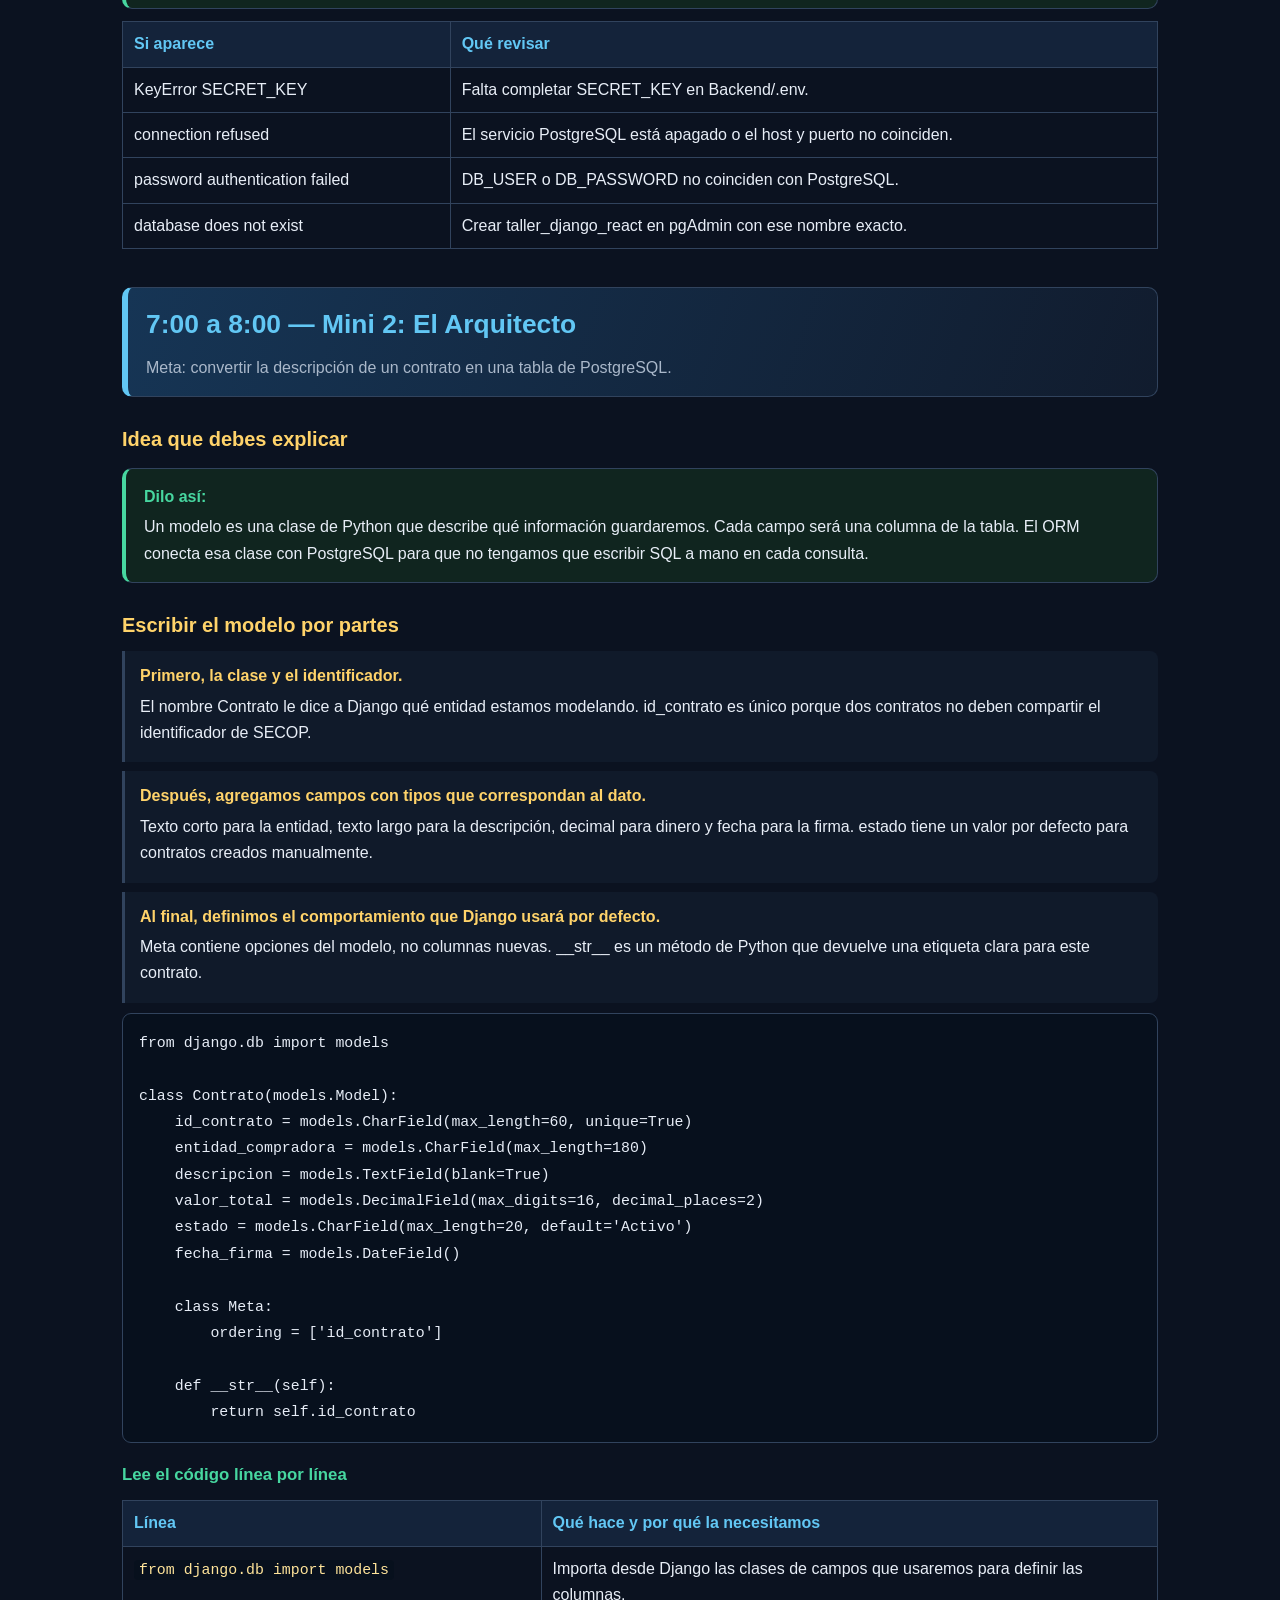
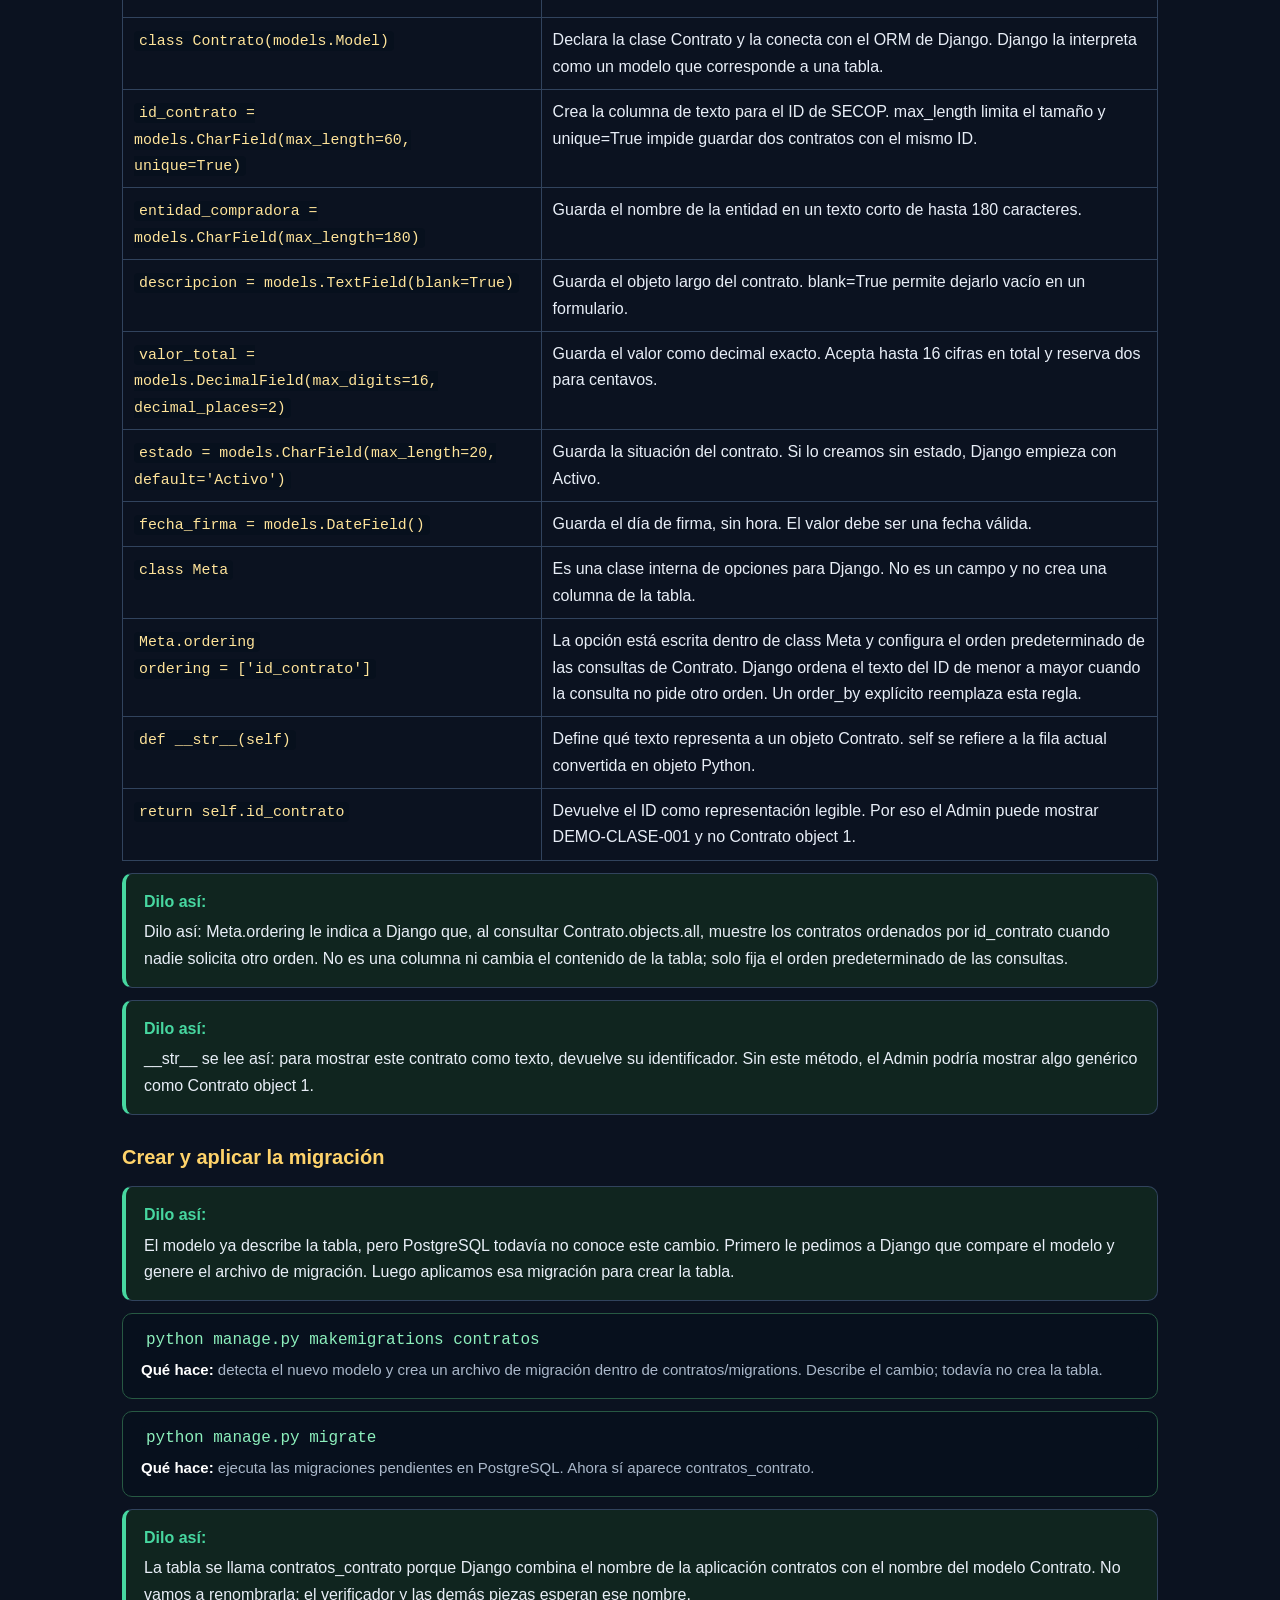
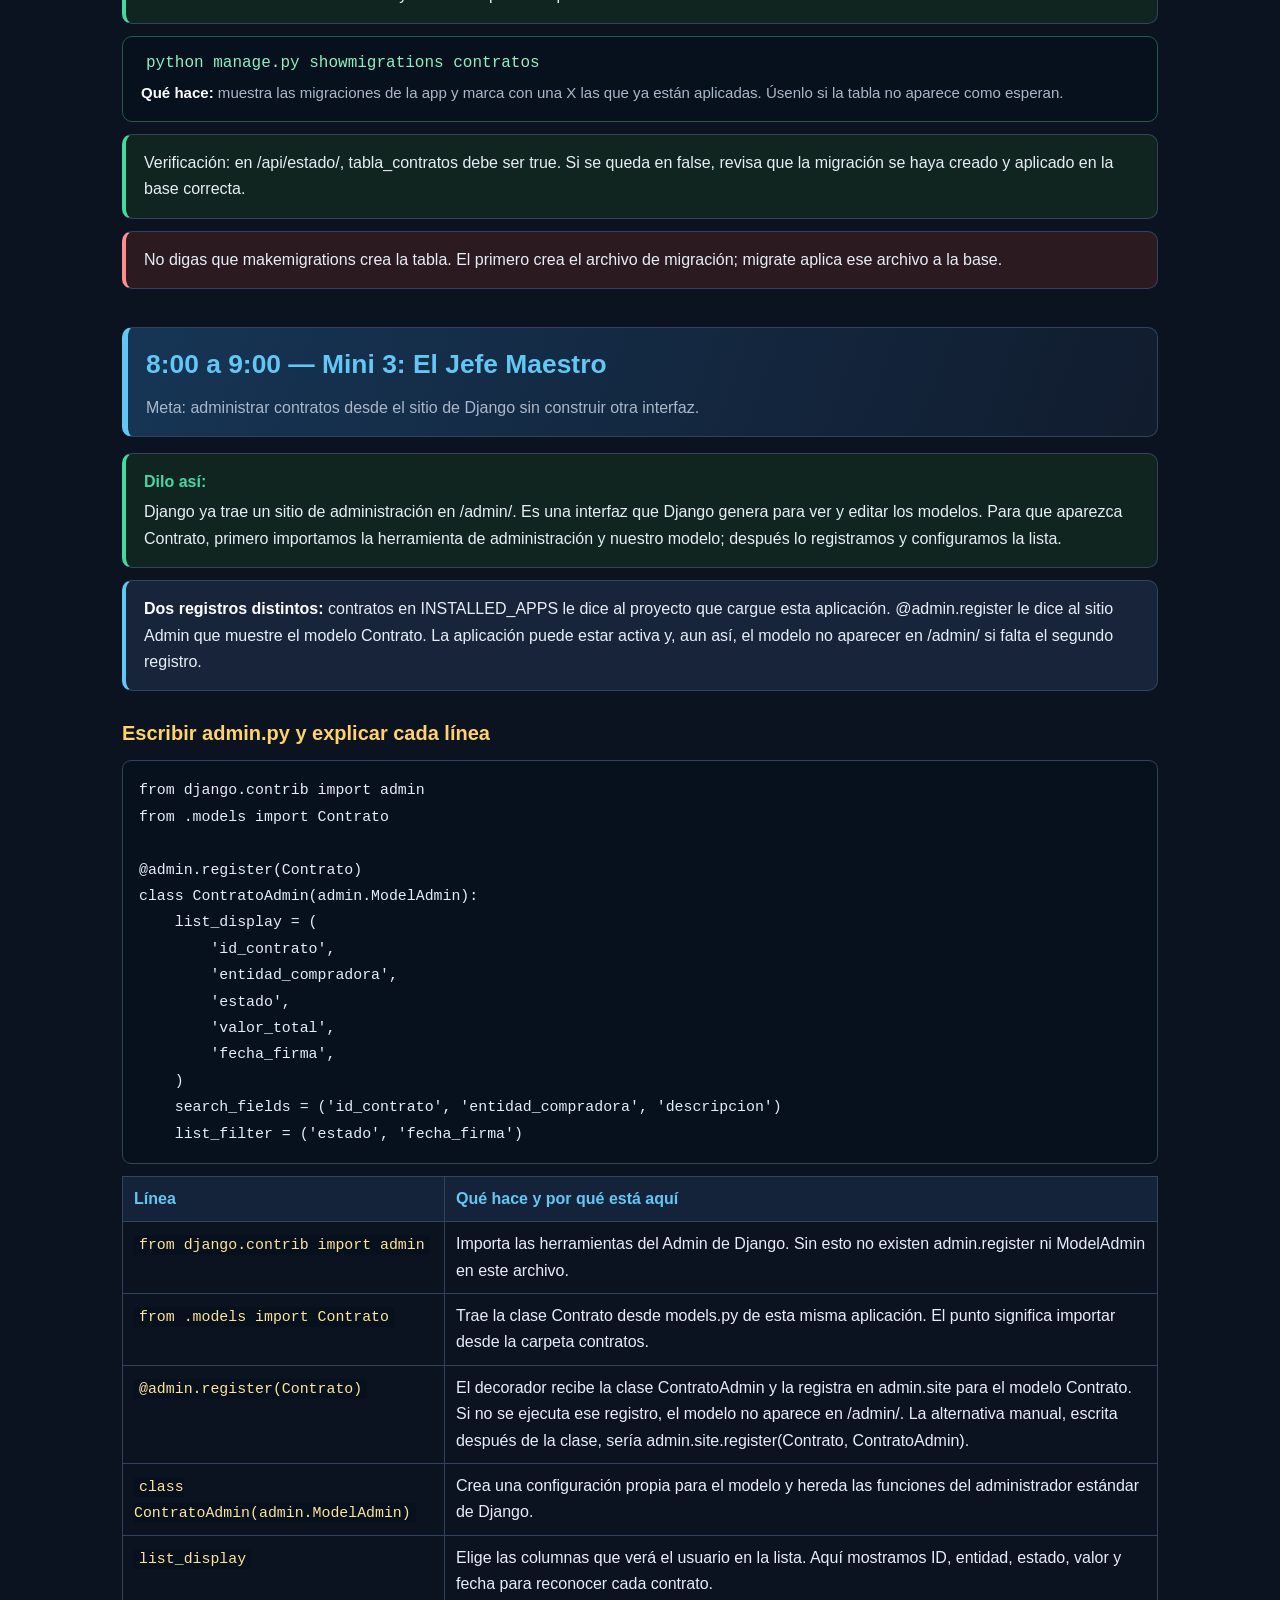
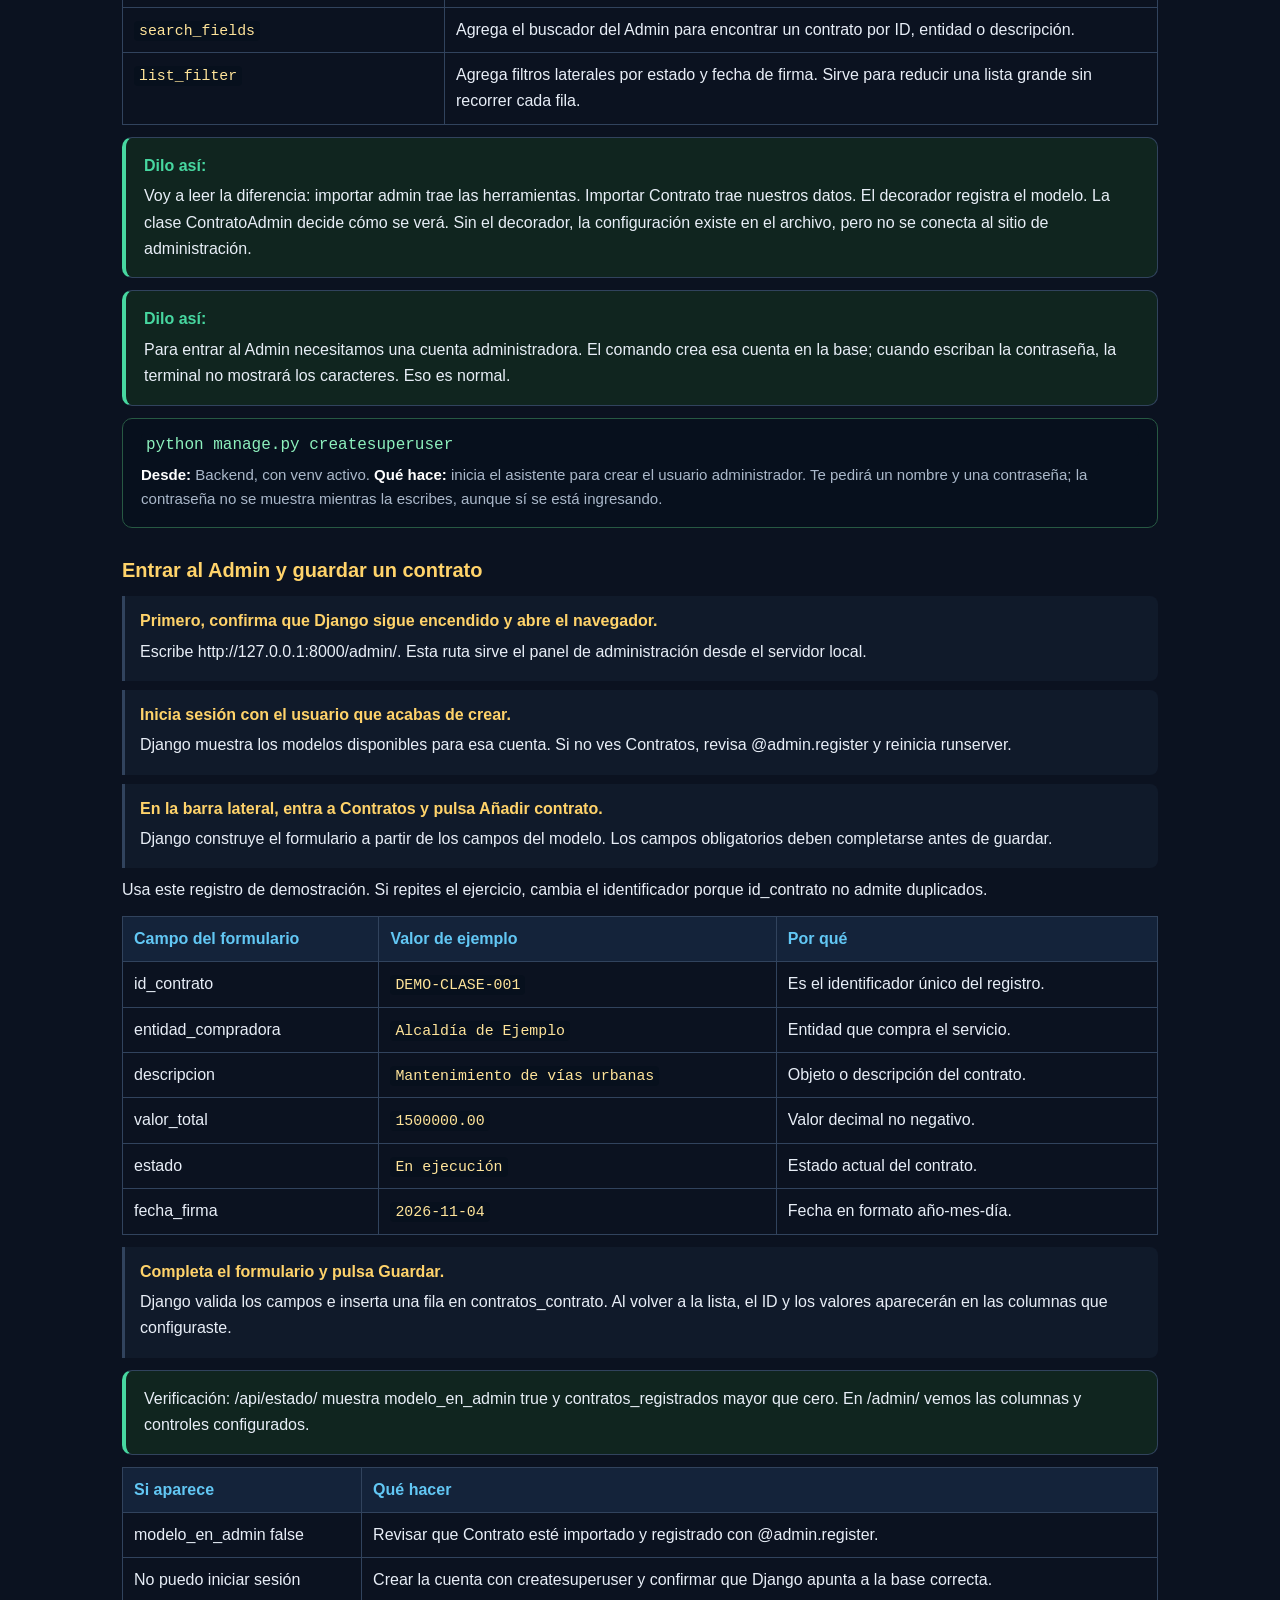
==== commit 675f2791: "Docs: guion del dia 2, tarea previa del Mini 6 y libretos de apoyo" ====
--- a/docs/exposicion-dia1.html
+++ b/docs/exposicion-dia1.html
@@ -3,278 +3,186 @@
 <head>
 <meta charset="UTF-8">
 <meta name="viewport" content="width=device-width, initial-scale=1.0">
-<title>Dia 1 - Exposicion completa: El Velocista</title>
+<title>Día 1 | Libreto de Django y PostgreSQL</title>
 <style>
-  :root {
-    --bg: #0f172a; --panel: #111827; --card: #1e293b; --text: #e5e7eb;
-    --muted: #94a3b8; --accent: #38bdf8; --green: #22c55e; --yellow: #facc15;
-    --red: #ef4444; --border: #334155; --codebg: #0b1220;
-  }
-  * { box-sizing: border-box; }
-  body { margin: 0; font-family: "Segoe UI", system-ui, sans-serif; background: var(--bg); color: var(--text); line-height: 1.7; }
-  .wrap { max-width: 1080px; margin: 0 auto; padding: 32px 24px 80px; }
-  h1 { font-size: 2.2rem; margin: 0 0 8px; color: var(--accent); }
-  h2 { font-size: 1.7rem; margin: 40px 0 12px; color: #67e8f9; border-bottom: 2px solid var(--border); padding-bottom: 6px; }
-  h3 { font-size: 1.25rem; margin: 24px 0 8px; color: var(--yellow); }
-  h4 { font-size: 1.05rem; margin: 16px 0 6px; color: #f9a8d4; }
-  p { margin: 8px 0; }
-  ul, ol { padding-left: 22px; margin: 8px 0; }
-  li { margin: 4px 0; }
-  code { background: var(--codebg); color: #fde68a; padding: 2px 6px; border-radius: 4px; font-family: Consolas, monospace; font-size: 0.92em; }
-  pre { background: var(--codebg); border: 1px solid var(--border); border-radius: 8px; padding: 14px 16px; overflow-x: auto; margin: 10px 0; }
-  pre code { background: transparent; padding: 0; color: #e2e8f0; }
-  .card { background: var(--card); border: 1px solid var(--border); border-radius: 10px; padding: 16px 20px; margin: 14px 0; }
-  .say { background: #1f2937; border-left: 4px solid var(--green); padding: 12px 16px; margin: 10px 0; border-radius: 6px; font-style: italic; }
-  .say::before { content: "Voz: "; font-style: normal; font-weight: bold; color: var(--green); }
-  .warn { background: #451a03; border-left: 4px solid var(--red); padding: 12px 16px; margin: 10px 0; border-radius: 6px; }
-  .warn::before { content: "Atencion: "; font-weight: bold; color: var(--red); }
-  .tip { background: #1e3a5f; border-left: 4px solid var(--accent); padding: 12px 16px; margin: 10px 0; border-radius: 6px; }
-  .tip::before { content: "Pista: "; font-weight: bold; color: var(--accent); }
-  .ok { background: #14532d; border-left: 4px solid var(--green); padding: 12px 16px; margin: 10px 0; border-radius: 6px; }
-  .ok::before { content: "Bien: "; font-weight: bold; color: var(--green); }
-  .nav { position: sticky; top: 0; background: var(--bg); border-bottom: 1px solid var(--border); padding: 10px 0; z-index: 10; }
-  .nav a { color: var(--accent); margin-right: 14px; text-decoration: none; font-size: 0.9rem; }
-  .nav a:hover { text-decoration: underline; }
-  table { border-collapse: collapse; width: 100%; margin: 10px 0; }
-  th, td { border: 1px solid var(--border); padding: 8px 10px; text-align: left; }
-  th { background: #0f172a; }
-  .toc { background: var(--card); border-radius: 10px; padding: 16px 22px; margin: 20px 0; }
-  .toc a { color: var(--accent); text-decoration: none; }
-  .toc a:hover { text-decoration: underline; }
-  .mini { background: #0f172a; border: 1px solid var(--border); border-radius: 10px; padding: 18px 20px; margin: 22px 0; }
-  .mini h2 { margin-top: 0; }
-  .hora { background: linear-gradient(90deg, #1e3a5f, #0f172a); border-left: 6px solid var(--accent); padding: 14px 20px; margin: 30px 0 14px; border-radius: 8px; }
-  .hora h2 { margin: 0; border: none; padding: 0; color: #67e8f9; }
-  .hora p { margin: 4px 0 0; color: var(--muted); font-size: 0.95rem; }
-  .cmd { background: #000; border: 1px solid #22c55e; border-radius: 6px; padding: 10px 14px; margin: 8px 0; font-family: Consolas, monospace; color: #22c55e; }
-  .cmd::before { content: "> "; color: #facc15; }
-  footer { margin-top: 60px; color: var(--muted); font-size: 0.9rem; border-top: 1px solid var(--border); padding-top: 20px; }
+:root{--fondo:#0b1220;--panel:#111c2e;--tarjeta:#17243a;--borde:#31435d;--texto:#e8eef7;--suave:#aab8ca;--azul:#62c7f4;--verde:#47d7a0;--amarillo:#ffd36a;--rojo:#ff8f8f;--codigo:#07101d}
+*{box-sizing:border-box}html{scroll-behavior:smooth}body{margin:0;background:var(--fondo);color:var(--texto);font:16px/1.65 "Segoe UI",Arial,sans-serif}.contenedor{max-width:1080px;margin:auto;padding:30px 22px 70px}h1{font-size:clamp(2rem,5vw,3rem);line-height:1.15;color:var(--azul);margin:0 0 12px}h2{font-size:1.65rem;color:var(--azul);margin:42px 0 14px;border-bottom:1px solid var(--borde);padding-bottom:9px}h3{font-size:1.25rem;color:var(--amarillo);margin:26px 0 8px}h4{font-size:1.05rem;color:var(--verde);margin:18px 0 7px}p{margin:8px 0}a{color:var(--azul)}strong{color:#fff}code{font: .93em Consolas,monospace;color:#ffe49a;background:var(--codigo);padding:2px 5px;border-radius:4px}pre{overflow:auto;background:var(--codigo);border:1px solid var(--borde);border-radius:9px;padding:16px;margin:10px 0}pre code{padding:0;color:#e7edf7;background:none}.barra{position:sticky;top:0;z-index:4;background:#0b1220f2;border-bottom:1px solid var(--borde);padding:10px 0;display:flex;flex-wrap:wrap;gap:8px 16px}.barra a{text-decoration:none;font-size:.92rem}.intro,.tarjeta,.hora,.voz,.nota,.alerta,.correcto,.comando{border:1px solid var(--borde);border-radius:10px;padding:15px 18px;margin:12px 0;background:var(--tarjeta)}.intro{border-left:5px solid var(--azul)}.voz{border-left:4px solid var(--verde);background:#10251f}.voz::before{content:"Dilo así: ";display:block;color:var(--verde);font-weight:700;font-style:normal;margin-bottom:4px}.hora{margin:38px 0 16px;background:linear-gradient(110deg,#163555,#111c2e);border-left:6px solid var(--azul)}.hora h2{margin:0;border:0;padding:0}.hora p{color:var(--suave);margin-bottom:0}.nota{border-left:4px solid var(--azul)}.alerta{border-left:4px solid var(--rojo);background:#2b1a20}.correcto{border-left:4px solid var(--verde);background:#10251f}.comando{background:var(--codigo);border-color:#275943}.comando code{display:block;font-size:1rem;color:#8df0bd;overflow-wrap:anywhere}.comando p{font-size:.94rem;margin:7px 0 0;color:var(--suave)}.comando .dilo{color:var(--texto)}.dos-columnas{display:grid;grid-template-columns:repeat(auto-fit,minmax(230px,1fr));gap:12px}.caja{background:var(--panel);border:1px solid var(--borde);border-radius:10px;padding:14px}.flujo{display:flex;align-items:stretch;gap:8px;flex-wrap:wrap;margin:16px 0}.flujo div{flex:1 1 130px;padding:12px;background:var(--tarjeta);border:1px solid var(--borde);border-radius:8px;text-align:center}.flujo b{display:block;color:var(--azul)}.flecha{align-self:center;color:var(--amarillo);font-size:1.3rem}table{border-collapse:collapse;width:100%;margin:12px 0}th,td{border:1px solid var(--borde);padding:9px 11px;text-align:left;vertical-align:top}th{background:#14233a;color:var(--azul)}.tiempo{color:var(--suave);font-size:.94rem}.paso{padding:12px 15px;margin:9px 0;border-left:3px solid var(--borde);background:#101a2a;border-radius:0 8px 8px 0}.paso b{color:var(--amarillo)}.paso p{margin:4px 0}.sangria{padding-left:17px;border-left:1px solid var(--borde);margin:9px 0}footer{margin-top:44px;border-top:1px solid var(--borde);padding-top:16px;color:var(--suave);font-size:.9rem}@media print{body{background:#fff;color:#111}.barra{display:none}.voz,.intro,.tarjeta,.hora,.nota,.alerta,.correcto,.comando,.caja,.paso,pre{background:#fff;color:#111;border-color:#888}h1,h2,h3,h4,strong,th,code,pre code{color:#111}a{color:#111}.hora{break-before:page}}
 </style>
 </head>
 <body>
-<div class="wrap">
-  <h1>Dia 1 - El Velocista: guia de exposicion completa</h1>
-  <p style="color:var(--muted)">Documento para el instructor. Duracion total: 6 horas, de 6:00 a.m. a 12:00 m. Contiene, para cada mini: el concepto, el guion palabra por palabra con los comandos para decir en el momento, los pasos exactos, el codigo a escribir, como verificar y los errores comunes.</p>
-
-  <div class="nav">
-    <a href="#prep">Preparacion</a>
-    <a href="#h6">6 a 7</a>
-    <a href="#h7">7 a 8</a>
-    <a href="#h8">8 a 9</a>
-    <a href="#h9">9 a 10</a>
-    <a href="#h10">10 a 11</a>
-    <a href="#h11">11 a 12</a>
-  </div>
-
-  <div class="toc">
-    <strong>Indice por horas</strong>
-    <ul>
-      <li><a href="#prep">Antes de las 6:00 - preparacion del dia y descargas</a></li>
-      <li><a href="#h6">6:00 a 7:00 - apertura, Mini 1 La Boveda y Mini 2 El Arquitecto parte 1</a></li>
-      <li><a href="#h7">7:00 a 8:00 - Mini 2 parte 2 y Mini 3 El Jefe Maestro</a></li>
-      <li><a href="#h8">8:00 a 9:00 - Mini 4 El Escudo</a></li>
-      <li><a href="#h9">9:00 a 10:00 - Mini 5 El Velocista</a></li>
-      <li><a href="#h10">10:00 a 11:00 - repaso, preguntas y verificacion general</a></li>
-      <li><a href="#h11">11:00 a 12:00 - cierre del Dia 1 y paso al Dia 2</a></li>
-    </ul>
-  </div>
-
-  <!-- ================= PREPARACION ================= -->
-  <h2 id="prep">Antes de las 6:00 - preparacion del dia y descargas</h2>
-  <div class="card">
-    <h3>Objetivo de hoy</h3>
-    <p>Al final del Dia 1 cada estudiante debe tener: PostgreSQL respondiendo, el modelo Contrato creado y migrado, el Admin configurado con al menos un contrato de prueba, un serializer que valide datos, y la API CRUD funcionando con GET /api/contratos/ que responde 200 y GET /api/contratos/999999/ que responde 404.</p>
-  </div>
-
-  <h3>Paso 1 - Descargar e instalar los programas (decir esto antes de empezar)</h3>
-  <div class="say">Antes de tocar codigo, necesitamos cuatro programas instalados en su equipo. Los descargan de estas paginas oficiales.</div>
-  <ol>
-    <li><strong>Python 3.14</strong> - pagina oficial: python.org/downloads. Al instalar, marquen la casilla "Add Python to PATH". Sin esa casilla, Windows no reconoce el comando python.</li>
-    <li><strong>Node.js 20.19 o superior</strong> - pagina oficial: nodejs.org. Descarguen la version LTS. Incluye npm automaticamente.</li>
-    <li><strong>PostgreSQL 18</strong> - pagina oficial: postgresql.org/download. Durante la instalacion les pedira una clave para el usuario postgres. Anotenla: la usaran en el archivo .env.</li>
-    <li><strong>pgAdmin</strong> - viene con el instalador de PostgreSQL o se descarga aparte en pgadmin.org. Sirve para ver y crear la base de datos con clics.</li>
-    <li><strong>Git</strong> - pagina oficial: git-scm.com/downloads. Necesario para clonar la plantilla del proyecto.</li>
-    <li><strong>Visual Studio Code</strong> - pagina oficial: code.visualstudio.com. Es el editor donde escribiran el codigo.</li>
-  </ol>
-  <div class="tip">Diganles que verifiquen las versiones con estos comandos en PowerShell: python --version, node --version, npm --version, git --version. Si alguno falla, reinstalen marcando "Add to PATH".</div>
-
-  <h3>Paso 2 - Crear la base de datos en pgAdmin</h3>
-  <div class="say">La base de datos es donde PostgreSQL guarda los contratos. Abran pgAdmin, conectense con su usuario postgres, clic derecho en Databases, Create, Database, y escriban taller_django_react. Ese nombre lo usaran en el siguiente paso.</div>
-  <ol>
-    <li>Abrir pgAdmin y conectarse a PostgreSQL con el usuario postgres.</li>
-    <li>En el panel izquierdo, clic derecho en Databases.</li>
-    <li>Elegir Create, luego Database.</li>
-    <li>Escribir taller_django_react y guardar.</li>
-  </ol>
-
-  <h3>Paso 3 - Preparar Django</h3>
-  <div class="say">Ahora abrimos PowerShell en la carpeta del proyecto y ejecutamos estos comandos uno por uno. El entorno virtual mantiene las librerias de este proyecto separadas de las de otros proyectos.</div>
-  <div class="cmd">cd Backend</div>
-  <div class="cmd">python -m venv venv</div>
-  <div class="cmd">.\venv\Scripts\Activate.ps1</div>
-  <div class="cmd">python -m pip install -r requirements.txt</div>
-  <div class="cmd">Copy-Item .env.example .env</div>
-  <div class="tip">Si PowerShell bloquea la activacion, ejecuten esto en la misma terminal y vuelvan a intentar: Set-ExecutionPolicy -Scope Process RemoteSigned</div>
-
-  <h3>Paso 4 - Completar Backend/.env</h3>
-  <div class="say">Abran el archivo .env y reemplacen los valores de ejemplo. La SECRET_KEY es la firma secreta de Django: sirve para firmar cookies, tokens y datos de sesion. Si alguien la roba, puede falsificar sesiones. Por eso no se comparte ni se sube a Git. Generenla con este comando.</div>
-  <div class="cmd">python -c "from django.core.management.utils import get_random_secret_key; print(get_random_secret_key())"</div>
-  <div class="tip">El resultado es una clave larga con simbolos como parentesis, numeral o ampersand. Eso NO es un error: es la clave. Copien toda la linea sin espacios y peguenla en .env entre comillas dobles: SECRET_KEY="la_clave_completa". Las comillas protegen los simbolos para que python-dotenv la lea completa.</div>
-  <ul>
-    <li>SECRET_KEY: la clave que generaron con el comando anterior.</li>
-    <li>DEBUG: True (modo desarrollo local).</li>
-    <li>DB_NAME: taller_django_react (nombre de la base que crearon).</li>
-    <li>DB_USER: postgres (o su usuario).</li>
-    <li>DB_PASSWORD: la clave que eligieron al instalar PostgreSQL.</li>
-    <li>DB_HOST: localhost.</li>
-    <li>DB_PORT: 5432.</li>
-  </ul>
-  <div class="warn">No compartan ni suban .env: contiene la clave de la base de datos. Solo se sube .env.example con valores de ejemplo.</div>
-
-  <h3>Paso 5 - Preparar la base e iniciar Django</h3>
-  <div class="say">Desde Backend/, con venv activo, ejecuten estos tres comandos en orden. check busca errores de configuracion. migrate crea las tablas internas de Django y la tabla contratos_contrato del modelo. runserver arranca el servidor en el puerto 8000.</div>
-  <div class="cmd">python manage.py check</div>
-  <div class="cmd">python manage.py migrate</div>
-  <div class="cmd">python manage.py runserver</div>
-  <div class="say">Dejen esta terminal abierta. Django debe mostrar que esta escuchando en el puerto 8000. Compruebenlo en http://127.0.0.1:8000/api/estado/.</div>
-
-  <h3>Paso 6 - Preparar y arrancar React</h3>
-  <div class="say">Abran una segunda terminal en la carpeta del proyecto. npm install solo hace falta la primera vez o cuando cambian las dependencias. Dejen la terminal abierta y visiten http://localhost:5173.</div>
-  <div class="cmd">cd Frontend</div>
-  <div class="cmd">npm install</div>
-  <div class="cmd">npm run dev</div>
-
-  <h3>Paso 7 - Comprobar el inicio</h3>
-  <ul>
-    <li>Django responde en http://127.0.0.1:8000/api/estado/.</li>
-    <li>React muestra el taller en http://localhost:5173.</li>
-    <li>El Mini 1 se aprueba cuando PostgreSQL esta conectado.</li>
-    <li>tabla_contratos debe aparecer en true despues de ejecutar migrate.</li>
-  </ul>
-
-  <div class="card">
-    <h3>Lo que debes tener listo antes de la clase</h3>
-    <ul>
-      <li>Django corriendo en tu equipo: python manage.py runserver en el puerto 8000.</li>
-      <li>React corriendo: npm run dev en el puerto 5173.</li>
-      <li>Base PostgreSQL taller_django_react con los 5000 contratos reales ya cargados para mostrar en el panel.</li>
-      <li>La pantalla proyectada con el panel del taller abierto en el navegador.</li>
-      <li>Un navegador con F12 abierto para mostrar la pestana Network.</li>
-    </ul>
-  </div>
-
-  <h3>Guion de apertura - di esto palabra por palabra</h3>
-  <div class="say">Hoy vamos a construir, desde cero, una API real sobre datos reales de contratos publicos colombianos. Cada mini que completen hoy desbloquea el siguiente. El panel que ven en pantalla es el juez: si la API responde lo que esperamos, la mision se aprueba sola. No hay boton manual ni ayuda del instructor en el panel.</div>
-  <div class="say">El proyecto tiene tres piezas: React en el navegador, Django en el servidor y PostgreSQL en la base de datos. React pide, Django responde, PostgreSQL guarda. Hoy dejamos lista la parte de Django y la base.</div>
-  <div class="say">Regla del dia: primero lee la instruccion de la mision, luego abre el archivo que se indica, escribe, guarda, y pulsa el boton de verificacion. Si falla, lee el error en la terminal de Django antes de pedir ayuda.</div>
-
-  <h3>Errores de preparacion que debes anticipar</h3>
-  <table>
-    <tr><th>Sintoma</th><th>Causa</th><th>Solucion</th></tr>
-    <tr><td>python: command not found</td><td>Python no esta en el PATH</td><td>Reinstalar Python marcando Add to PATH y abrir terminal nueva.</td></tr>
-    <tr><td>npm: command not found</td><td>Node no esta en el PATH</td><td>Reinstalar Node y abrir terminal nueva.</td></tr>
-    <tr><td>PowerShell bloquea Activate.ps1</td><td>Politica de ejecucion</td><td>Set-ExecutionPolicy -Scope Process RemoteSigned</td></tr>
-    <tr><td>connection refused en Django</td><td>PostgreSQL no esta corriendo</td><td>Iniciar el servicio postgresql-x64-18 desde services.msc.</td></tr>
-    <tr><td>SECRET_KEY vacio</td><td>No se lleno .env</td><td>Generar con python -c "from django.core.management.utils import get_random_secret_key; print(get_random_secret_key())"</td></tr>
-  </table>
-
-  <!-- ================= HORA 6 ================= -->
-  <div class="hora" id="h6">
-    <h2>6:00 a 7:00 - Apertura y Mini 1 La Boveda</h2>
-    <p>Objetivo de la hora: PostgreSQL conectado y Django arrancando. Al terminar, base_datos y motor_bueno en true.</p>
-  </div>
-
-  <div class="mini">
-  <h3>Mini 1 - La Boveda - 6:00 a 6:25</h3>
-  <p><strong>Archivo:</strong> Backend/.env</p>
-
-  <h4>Concepto que debes explicar</h4>
-  <p>Django necesita saber a que base de datos conectarse. Esa informacion (usuario, clave, host, puerto) no se escribe en el codigo porque seria inseguro compartirla. Se guarda en un archivo .env que cada persona tiene en su equipo y que Git ignora. Django lo lee al arrancar gracias a python-dotenv.</p>
-  <p>La mision comprueba dos cosas: que PostgreSQL responde (base_datos: true) y que el motor es PostgreSQL y no SQLite (motor_bueno: true). El taller prohibe SQLite porque queremos que aprendan con el motor real que usaran en produccion.</p>
-
-  <h4>Guion - di esto palabra por palabra</h4>
-  <div class="say">Vamos a abrir la boveda: el archivo que guarda las credenciales de la base de datos. Copien .env.example como .env y reemplacen los valores de ejemplo con los de su PostgreSQL.</div>
-  <div class="say">La SECRET_KEY es la firma secreta de Django. Sirve para firmar cookies, tokens y datos de sesion. Si alguien la roba, puede falsificar sesiones. Por eso no se comparte ni se sube a Git. Generenla con este comando: python -c "from django.core.management.utils import get_random_secret_key; print(get_random_secret_key())"</div>
-  <div class="tip">El comando imprime una clave larga con letras, numeros y simbolos como parentesis, numeral o ampersand. Eso NO es un error: es la clave. Copien TODA la linea que aparece, sin espacios al inicio ni al final, y peguenla en .env asi: SECRET_KEY="la_clave_completa". Las comillas dobles protegen los simbolos para que python-dotenv la lea completa. Si la clave tiene un numeral (#) sin comillas, python-dotenv podria interpretarlo como comentario y cortarla.</div>
-  <div class="say">Ahora ejecutamos tres comandos en orden: check busca errores de configuracion, migrate crea las tablas internas de Django, y runserver arranca el servidor en el puerto 8000.</div>
-  <div class="cmd">python manage.py check</div>
-  <div class="cmd">python manage.py migrate</div>
-  <div class="cmd">python manage.py runserver</div>
-  <div class="say">Dejen esta terminal abierta. Django debe mostrar que esta escuchando en el puerto 8000. Compruebenlo en http://127.0.0.1:8000/api/estado/.</div>
-  <div class="say">Abran http://127.0.0.1:8000/api/estado/ en el navegador. Deben ver base_datos: true y motor_bueno: true. Si ven false, el problema esta en el .env, no en el codigo.</div>
-
-  <h4>Pasos exactos</h4>
-  <ol>
-    <li>Copiar Backend/.env.example a Backend/.env.</li>
-    <li>Completar SECRET_KEY con el comando anterior, DEBUG=True, DB_NAME=taller_django_react, DB_USER, DB_PASSWORD, DB_HOST=localhost, DB_PORT=5432.</li>
-    <li>Activar el entorno virtual: .\venv\Scripts\Activate.ps1.</li>
-    <li>Ejecutar: python manage.py check</li>
-    <li>Ejecutar: python manage.py migrate</li>
-    <li>Ejecutar: python manage.py runserver</li>
-    <li>Abrir una segunda terminal y arrancar React: cd Frontend, luego npm install, luego npm run dev.</li>
-    <li>En el panel, pulsar Sondear la boveda.</li>
-  </ol>
-
-  <h4>Codigo clave - settings.py, conexion a PostgreSQL</h4>
-  <pre><code>load_dotenv(BASE_DIR / '.env')
-
-DATABASES = {
-    'default': {
-        'ENGINE': 'django.db.backends.postgresql',
-        'NAME': os.environ['DB_NAME'],
-        'USER': os.environ['DB_USER'],
-        'PASSWORD': os.environ['DB_PASSWORD'],
-        'HOST': os.environ['DB_HOST'],
-        'PORT': os.environ['DB_PORT'],
-    },
-}</code></pre>
-
-  <h4>Verificacion</h4>
-  <div class="ok">El panel muestra base_datos: vivo y motor_bueno: vivo. La URL http://127.0.0.1:8000/api/estado/ responde JSON con ambas banderas en true.</div>
-
-  <h4>Errores comunes del Mini 1</h4>
-  <table>
-    <tr><th>Error</th><th>Causa</th><th>Solucion</th></tr>
-    <tr><td>KeyError: SECRET_KEY</td><td>No existe .env</td><td>Copiar .env.example a .env y llenarlo.</td></tr>
-    <tr><td>could not connect to server</td><td>PostgreSQL apagado</td><td>Iniciar el servicio desde services.msc.</td></tr>
-    <tr><td>password authentication failed</td><td>Usuario o clave incorrectos</td><td>Revisar DB_USER y DB_PASSWORD en .env.</td></tr>
-    <tr><td>FATAL: database "taller_django_react" does not exist</td><td>No se creo la base</td><td>Crearla en pgAdmin con ese nombre exacto.</td></tr>
-    <tr><td>motor_bueno: false</td><td>Se uso SQLite o el motor no es PostgreSQL</td><td>Verificar que ENGINE diga django.db.backends.postgresql.</td></tr>
-    <tr><td>El panel no conecta</td><td>React no arranco o Django no esta en 8000</td><td>Verificar las dos terminales abiertas.</td></tr>
-  </table>
-  </div>
-
-  <div class="mini">
-  <h3>Mini 2 - El Arquitecto - parte 1 - 6:25 a 6:55</h3>
-  <p><strong>Archivo:</strong> Backend/contratos/models.py</p>
-
-  <h4>Concepto que debes explicar</h4>
-  <p>Un modelo en Django es una clase de Python que describe una tabla de la base de datos. Cada atributo de la clase es una columna. Django traduce esa clase a SQL con las migraciones. El modelo Contrato guarda seis campos que vienen del dataset SECOP II: identificador, entidad compradora, descripcion, valor total, estado y fecha de firma.</p>
-  <p>__str__() define como se muestra un contrato en el Admin y en la consola. Meta.ordering hace que las consultas salgan ordenadas por identificador, lo que simplifica la paginacion y la busqueda.</p>
-  <p>La migracion es el archivo que Django genera para crear la tabla. makemigrations la genera, migrate la aplica en PostgreSQL. La tabla se llama contratos_contrato (app + modelo) y no debe renombrarse.</p>
-
-  <h4>Guion - di esto palabra por palabra</h4>
-  <div class="say">Ahora disenamos la tabla donde viviran los contratos. Un modelo es una clase Python que describe las columnas. Cada campo de la clase es una columna de PostgreSQL.</div>
-  <div class="say">Los seis campos vienen del dataset SECOP II: el identificador del contrato, la entidad que compra, la descripcion u objeto, el valor total, el estado y la fecha de firma. No guardamos todo el dataset: solo lo que el taller necesita.</div>
-  <div class="say">CharField es texto corto, TextField texto largo, DecimalField dinero con decimales, DateField fecha. unique=True en el identificador evita duplicados.</div>
-  <div class="say">__str__ hace que en el Admin se vea el identificador en vez de Contrato object (1). Meta.ordering ordena las consultas automaticamente.</div>
-  <div class="say">Ahora generamos la migracion con este comando: python manage.py makemigrations contratos. Django lee el modelo y escribe un archivo Python con las instrucciones SQL. Luego ejecuten: python manage.py migrate. Ese comando ejecuta ese SQL en PostgreSQL.</div>
-  <div class="say">Comprueben en /api/estado/: tabla_contratos debe pasar a true. Si sigue en false, la migracion no se aplico.</div>
-
-  <h4>Pasos exactos</h4>
-  <ol>
-    <li>Abrir Backend/contratos/models.py.</li>
-    <li>Escribir la clase Contrato con los seis campos.</li>
-    <li>Agregar __str__() que devuelva self.id_contrato.</li>
-    <li>Agregar class Meta: ordering = ['id_contrato'].</li>
-    <li>Ejecutar: python manage.py makemigrations contratos</li>
-    <li>Ejecutar: python manage.py migrate</li>
-    <li>En el panel, pulsar Sondear y verificar tabla_contratos: true.</li>
-  </ol>
-
-  <h4>Codigo completo - models.py</h4>
-  <pre><code>from django.db import models
-
+<main class="contenedor">
+<h1>Día 1: construimos el backend de SECOP II</h1>
+<p class="tiempo">Libreto para explicar y programar en vivo. Sesión de 6:00 a.m. a 12:00 m. Léelo mientras enseñas; no es una lista para enviar a los estudiantes.</p>
+
+<nav class="barra">
+<a href="#antes">Antes de la clase</a><a href="#arquitectura">Arquitectura</a><a href="#h6">6 a 7</a><a href="#h7">7 a 8</a><a href="#h8">8 a 9</a><a href="#h9">9 a 10</a><a href="#h10">10 a 11</a><a href="#h11">11 a 12</a>
+</nav>
+
+<section id="antes">
+<h2>Antes de las 6:00: dejar los equipos listos</h2>
+<div class="intro"><strong>Meta de la preparación:</strong> cada computador puede abrir el proyecto, conectar Django con PostgreSQL y mostrar el panel React. La preparación se hace antes de las misiones porque las descargas e instalaciones pueden tardar.</div>
+
+<h3>1. Qué deben descargar e instalar</h3>
+<table>
+<thead><tr><th>Programa</th><th>Descarga</th><th>Para qué lo usamos</th></tr></thead>
+<tbody>
+<tr><td>Python 3.14</td><td><a href="https://www.python.org/downloads/">python.org/downloads</a></td><td>Django y el código del backend. Durante la instalación marquen Add Python to PATH.</td></tr>
+<tr><td>Node.js 20.19 o superior, o 22.12 o superior</td><td><a href="https://nodejs.org/">nodejs.org</a></td><td>Ejecuta React y Vite. Incluye npm para instalar paquetes.</td></tr>
+<tr><td>PostgreSQL 18 y pgAdmin</td><td><a href="https://www.postgresql.org/download/">postgresql.org/download</a></td><td>PostgreSQL guarda los datos. pgAdmin permite crear la base y verla. Anoten la clave del usuario postgres.</td></tr>
+<tr><td>Git</td><td><a href="https://git-scm.com/downloads">git-scm.com/downloads</a></td><td>Descarga la plantilla del taller desde GitHub.</td></tr>
+<tr><td>Visual Studio Code</td><td><a href="https://code.visualstudio.com/">code.visualstudio.com</a></td><td>Abre y edita los archivos del proyecto.</td></tr>
+</tbody></table>
+
+<h3>2. Comprobar las instalaciones</h3>
+<div class="comando"><code>python --version</code><p><strong>Qué hace:</strong> muestra qué versión de Python reconoce Windows. Debe ser 3.14.</p></div>
+<div class="comando"><code>node --version</code><p><strong>Qué hace:</strong> comprueba que Node.js está instalado y disponible en la terminal.</p></div>
+<div class="comando"><code>npm --version</code><p><strong>Qué hace:</strong> comprueba npm, que instalaremos para traer las dependencias de React.</p></div>
+<div class="comando"><code>git --version</code><p><strong>Qué hace:</strong> confirma que Git está disponible para descargar el repositorio.</p></div>
+<div class="alerta">Si Windows dice que no reconoce un comando, cierren y vuelvan a abrir PowerShell. Si sigue igual, hay que instalar el programa y habilitar Add to PATH.</div>
+
+<h3>3. Descargar el proyecto</h3>
+<div class="voz">Primero descargamos la plantilla de aprendices. Este repositorio es privado, así que cada estudiante debe tener acceso en GitHub. Si aparece un error de permiso, no es un error de Django: falta invitar esa cuenta al repositorio.</div>
+<div class="comando"><code>git clone https://github.com/stevenaraque/proyecto-stack-django.git</code><p><strong>Qué hace:</strong> copia el repositorio de aprendices a una carpeta local llamada proyecto-stack-django.</p><p class="dilo"><strong>Di mientras lo ejecutan:</strong> Ahora entramos en esa carpeta con VS Code. Todo el taller se hará sobre esta copia local.</p></div>
+<div class="comando"><code>cd proyecto-stack-django</code><p><strong>Qué hace:</strong> cambia la terminal a la carpeta recién descargada, para que los siguientes comandos se ejecuten dentro del proyecto.</p></div>
+
+<h3>4. Crear la base de datos del taller</h3>
+<div class="voz">Abrimos pgAdmin, nos conectamos al servidor PostgreSQL y creamos una base llamada taller_django_react. La base es el contenedor; luego Django creará dentro las tablas. La clave que anotaron al instalar PostgreSQL es la que usarán para DB_PASSWORD.</div>
+<ol>
+<li>En pgAdmin, expandan Servers y conéctense al servidor PostgreSQL.</li>
+<li>Hagan clic derecho en Databases y elijan Create, luego Database.</li>
+<li>Escriban exactamente <code>taller_django_react</code> y guarden.</li>
+</ol>
+<div class="alerta">No creen una tabla a mano en pgAdmin. Django la creará al ejecutar las migraciones después de escribir el modelo.</div>
+
+<h3>5. Preparar Django en PowerShell</h3>
+<p>Ejecuten desde la raíz del proyecto y en el orden indicado. Cada comando tiene su motivo debajo.</p>
+<div class="comando"><code>cd Backend</code><p><strong>Qué hace:</strong> entra a la carpeta donde viven Django, manage.py y requirements.txt. Los siguientes comandos de backend se ejecutan aquí.</p></div>
+<div class="comando"><code>python -m venv venv</code><p><strong>Qué hace:</strong> crea un entorno virtual llamado venv para que las librerías de este proyecto no se mezclen con las de otros proyectos.</p></div>
+<div class="comando"><code>.\venv\Scripts\Activate.ps1</code><p><strong>Qué hace:</strong> activa ese entorno en PowerShell. Al activarse, la terminal muestra (venv) y pip instala paquetes en este proyecto.</p></div>
+<div class="comando"><code>python -m pip install -r requirements.txt</code><p><strong>Qué hace:</strong> instala Django, DRF, el adaptador que conecta Python con PostgreSQL y las demás librerías anotadas en requirements.txt. No instala el servidor PostgreSQL.</p></div>
+<div class="comando"><code>Copy-Item .env.example .env</code><p><strong>Qué hace:</strong> duplica la plantilla de configuración con el nombre que Django lee. Luego editaremos .env con la clave y la conexión local de cada persona.</p><p class="dilo"><strong>Di mientras lo ejecutan:</strong> El archivo de ejemplo se puede compartir. El archivo .env contiene nuestras claves y no se comparte.</p></div>
+<div class="comando"><code>Set-ExecutionPolicy -Scope Process RemoteSigned</code><p><strong>Qué hace:</strong> permite activar el entorno virtual en esta ventana de PowerShell. Úsenlo solo si PowerShell bloquea Activate.ps1; el permiso se cierra al cerrar la terminal.</p></div>
+
+<h3>6. Completar Backend/.env</h3>
+<div class="voz">Abrimos .env. La SECRET_KEY es una clave privada que Django usa para firmar datos de seguridad, como la información de sesión. No es la clave de PostgreSQL. DEBUG activa los mensajes detallados para desarrollar; se deja en False en producción para no mostrar detalles internos. DB_NAME, DB_USER y DB_PASSWORD le dicen a Django a qué base conectarse; HOST y PORT indican dónde está PostgreSQL.</div>
+<div class="comando"><code>python -c "from django.core.management.utils import get_random_secret_key; print(get_random_secret_key())"</code><p><strong>Qué hace:</strong> le pide a Django que cree una SECRET_KEY aleatoria y la muestre. La línea que aparece es la clave, no un error, aunque contenga paréntesis o símbolos.</p><p class="dilo"><strong>Di mientras lo ejecutan:</strong> Copien toda la clave y péguenla en SECRET_KEY entre comillas dobles. No la compartan. Cada equipo debe tener su propia clave.</p></div>
+<table><thead><tr><th>Parte del comando</th><th>Qué hace</th></tr></thead><tbody>
+<tr><td><code>python -c</code></td><td>Abre Python, ejecuta una instrucción escrita entre comillas y termina.</td></tr>
+<tr><td><code>from django.core.management.utils import get_random_secret_key</code></td><td>Importa desde Django la función que sabe generar una clave segura.</td></tr>
+<tr><td><code>get_random_secret_key()</code></td><td>Llama a esa función sin datos de entrada y recibe una clave aleatoria.</td></tr>
+<tr><td><code>print(...)</code></td><td>Muestra en la terminal el valor que devolvió la función para poder copiarlo.</td></tr>
+</tbody></table>
+<pre><code>SECRET_KEY="pega_aqui_la_clave_completa"
+DEBUG=True
+DB_NAME=taller_django_react
+DB_USER=postgres
+DB_PASSWORD="la_clave_de_postgres"
+DB_HOST=localhost
+DB_PORT=5432</code></pre>
+<table><thead><tr><th>Variable</th><th>Qué valor recibe y para qué lo usa Django</th></tr></thead><tbody>
+<tr><td><code>SECRET_KEY</code></td><td>La clave aleatoria recién generada. Django la usa para firmar datos de seguridad. Las comillas permiten guardar juntos los símbolos de la clave.</td></tr>
+<tr><td><code>DEBUG</code></td><td>True activa mensajes detallados durante el desarrollo local. En producción se cambia a False para no mostrar información interna.</td></tr>
+<tr><td><code>DB_NAME</code></td><td>El nombre taller_django_react que pusimos al crear la base en pgAdmin.</td></tr>
+<tr><td><code>DB_USER</code> y <code>DB_PASSWORD</code></td><td>El usuario y la contraseña configurados para PostgreSQL. La contraseña de ejemplo debe cambiarse por la propia.</td></tr>
+<tr><td><code>DB_HOST</code> y <code>DB_PORT</code></td><td>La dirección y el puerto donde escucha PostgreSQL en el equipo local.</td></tr>
+</tbody></table>
+<div class="nota"><strong>Sobre las comillas:</strong> conserva las comillas dobles alrededor de SECRET_KEY y DB_PASSWORD. Así los caracteres especiales de las claves se leen como parte del valor.</div>
+<div class="alerta">No subas .env al repositorio. Guarda claves reales solo allí; .env.example tiene valores de muestra para que otra persona pueda crear su propio .env.</div>
+
+<h3>7. Crear las tablas internas e iniciar Django</h3>
+<div class="voz">Con PostgreSQL encendido y .env completo, comprobamos la configuración, aplicamos las migraciones que ya existen y arrancamos el servidor. En una plantilla que todavía no tiene el modelo Contrato completo, este primer migrate prepara las tablas internas de Django. La tabla de contratos aparecerá después del Mini 2.</div>
+<div class="comando"><code>python manage.py check</code><p><strong>Qué hace:</strong> revisa la configuración de Django y avisa de errores comunes antes de arrancar.</p></div>
+<div class="comando"><code>python manage.py migrate</code><p><strong>Qué hace:</strong> aplica las migraciones disponibles y crea las tablas internas de usuarios, sesiones y administración. La tabla Contrato se crea después de escribir el modelo en el Mini 2.</p></div>
+<div class="comando"><code>python manage.py runserver</code><p><strong>Qué hace:</strong> inicia Django para desarrollo en el puerto 8000. Dejen abierta esta terminal para que el servidor siga funcionando.</p></div>
+
+<h3>8. Iniciar React en otra terminal</h3>
+<div class="voz">Abrimos una segunda ventana de PowerShell. Django atiende la API y React muestra el panel; son dos procesos distintos, por eso necesitamos dos terminales.</div>
+<div class="comando"><code>cd proyecto-stack-django\Frontend</code><p><strong>Qué hace:</strong> entra a la carpeta del frontend desde la raíz del proyecto, donde está package.json.</p></div>
+<div class="comando"><code>npm install</code><p><strong>Qué hace:</strong> descarga e instala las librerías de React que el proyecto declara en package.json. Se ejecuta la primera vez o cuando cambian las dependencias.</p></div>
+<div class="comando"><code>npm run dev</code><p><strong>Qué hace:</strong> inicia Vite y sirve el panel de React. Abran la dirección que muestra la terminal, normalmente http://localhost:5173.</p></div>
+<div class="correcto">Preparación terminada cuando Django responde en el puerto 8000 y React abre en el 5173. Mantengan las dos terminales abiertas.</div>
+</section>
+
+<section id="arquitectura">
+<h2>El mapa que debes tener en mente</h2>
+<div class="voz">Antes de escribir, miremos cómo se conectan las piezas. React muestra la interfaz; Django recibe las peticiones y aplica las reglas; PostgreSQL guarda los datos. El navegador no se conecta directamente a la base. Django es el intermediario y la puerta de seguridad.</div>
+<div class="flujo">
+<div><b>React y Vite</b>Navegador<br>puerto 5173</div><span class="flecha">→</span>
+<div><b>HTTP y JSON</b>fetch solicita<br>y recibe datos</div><span class="flecha">→</span>
+<div><b>Django y DRF</b>API y reglas<br>puerto 8000</div><span class="flecha">→</span>
+<div><b>PostgreSQL</b>Tablas y registros<br>puerto 5432</div>
+</div>
+<h3>Qué hace cada archivo</h3>
+<table><thead><tr><th>Archivo</th><th>Qué papel cumple</th><th>Cómo decirlo</th></tr></thead><tbody>
+<tr><td><code>config/settings.py</code></td><td>Activa apps, carga variables y configura PostgreSQL.</td><td>Es la configuración general de Django.</td></tr>
+<tr><td><code>config/urls.py</code></td><td>Conecta /admin/ y el prefijo /api/ con sus aplicaciones.</td><td>Es la entrada principal de las direcciones.</td></tr>
+<tr><td><code>contratos/models.py</code></td><td>Describe los campos que se guardan en la tabla.</td><td>Es el plano de los datos.</td></tr>
+<tr><td><code>contratos/serializers.py</code></td><td>Valida datos y los convierte entre objetos de Python y JSON.</td><td>Es el traductor y el filtro de entrada.</td></tr>
+<tr><td><code>contratos/views.py</code></td><td>Decide qué hacer al recibir una petición.</td><td>Es quien atiende el pedido.</td></tr>
+<tr><td><code>contratos/urls.py</code></td><td>Relaciona direcciones de la API con vistas.</td><td>Es el mapa de rutas de la aplicación.</td></tr>
+<tr><td><code>contratos/admin.py</code></td><td>Registra y configura Contrato en el sitio administrativo.</td><td>Es la mesa de trabajo para revisar datos.</td></tr>
+</tbody></table>
+<h3>El proyecto y la aplicación cumplen trabajos distintos</h3>
+<div class="voz">No confundamos el repositorio con el proyecto Django. El repositorio contiene todo el taller: Backend, Frontend y documentación. Dentro de Backend está el proyecto Django, que arranca con manage.py. Ese proyecto reúne la configuración en config y carga una o más aplicaciones. contratos es una aplicación, enfocada en los datos y servicios de contratos.</div>
+<div class="dos-columnas">
+<div class="caja"><strong>Proyecto Django: Backend/</strong><br>manage.py ejecuta comandos. config/settings.py configura el proyecto y config/urls.py conecta las rutas principales.</div>
+<div class="caja"><strong>Aplicación: contratos</strong><br>Organiza una función del sitio. Aquí viven el modelo, el Admin, el serializer, las vistas y las rutas de contratos.</div>
+</div>
+<div class="voz">Separamos el sistema por aplicaciones para que cada grupo de funciones tenga sus propios archivos y responsabilidades. Un proyecto Django puede tener varias aplicaciones, por ejemplo contratos, usuarios o informes. Así sabemos dónde buscar cada cambio y una aplicación puede reutilizarse en otro proyecto.</div>
+<div class="comando"><code>python manage.py startapp contratos</code><p><strong>Qué hace:</strong> crea la carpeta contratos con archivos iniciales como models.py, admin.py, views.py y migrations. Se ejecuta desde Backend, con el entorno virtual activo, dentro de un proyecto Django. No crea tablas ni añade la app a settings.py por sí solo.</p><p class="dilo"><strong>En este taller:</strong> contratos ya viene creada y aparece en INSTALLED_APPS. No ejecutamos el comando otra vez porque la carpeta ya existe.</p></div>
+<div class="paso"><b>Crear la carpeta no basta para activar la aplicación.</b><p>También hay que escribir el nombre de la app en INSTALLED_APPS para que Django cargue sus modelos, migraciones y administración. La plantilla ya incluye contratos en esa lista.</p></div>
+<pre><code>INSTALLED_APPS = [
+    ...,
+    'contratos',
+]</code></pre>
+<table><thead><tr><th>Línea</th><th>Qué hace</th></tr></thead><tbody>
+<tr><td><code>INSTALLED_APPS = [</code></td><td>Empieza la lista de aplicaciones que Django debe cargar al iniciar el proyecto.</td></tr>
+<tr><td><code>...</code></td><td>Representa las otras aplicaciones que ya vienen configuradas, como Admin y autenticación. No reemplaces la lista completa por este ejemplo.</td></tr>
+<tr><td><code>'contratos'</code></td><td>Agrega nuestra aplicación. Así Django descubre sus modelos, sus migraciones y su configuración de Admin.</td></tr>
+<tr><td><code>]</code></td><td>Cierra la lista de aplicaciones.</td></tr>
+</tbody></table>
+<div class="voz">Cuando el usuario pide la lista, React hace fetch a /api/contratos/. Django encuentra la ruta, llama al ViewSet, consulta PostgreSQL con el ORM, el serializer prepara JSON y React muestra la respuesta. Si algo falla, revisamos ese viaje de principio a fin.</div>
+<div class="nota"><strong>Términos esenciales:</strong> una API permite que programas se pidan datos. JSON es el formato de texto que intercambian. ORM permite consultar la base usando Python. Una migración es el cambio versionado que Django aplica a la estructura de PostgreSQL. CORS es el permiso que el navegador exige cuando React y Django están en orígenes distintos; se resuelve en el Mini 9.</div>
+<table><thead><tr><th>Petición</th><th>Qué significa</th><th>Respuesta que veremos</th></tr></thead><tbody>
+<tr><td>GET</td><td>Leer datos sin modificarlos.</td><td>200 significa que la consulta salió bien.</td></tr>
+<tr><td>POST</td><td>Enviar datos nuevos para crear un registro.</td><td>201 indica creación. 400 indica que la validación rechazó los datos.</td></tr>
+<tr><td>PUT o PATCH</td><td>Actualizar un registro existente.</td><td>El ViewSet los incluye para completar el CRUD.</td></tr>
+<tr><td>DELETE</td><td>Eliminar un registro.</td><td>El ViewSet lo incluye, aunque no lo practicamos hoy.</td></tr>
+</tbody></table>
+<div class="voz">REST organiza la API con direcciones y métodos HTTP. La dirección identifica el recurso y el método expresa qué queremos hacer. Hoy probamos GET para leer y POST para crear o validar. CRUD resume crear, leer, actualizar y eliminar.</div>
+</section>
+
+<section id="h6">
+<div class="hora"><h2>6:00 a 7:00 — Bienvenida y Mini 1: La Bóveda</h2><p>Meta: preparar la conexión a PostgreSQL y confirmar que Django responde.</p></div>
+<div class="voz">Hoy vamos a construir el backend de una plataforma que analiza contratos públicos colombianos. Trabajaremos con datos de SECOP II. Al final del día Django podrá describir, validar y entregar contratos mediante una API. El panel revisa las respuestas, pero el código lo vamos a entender y escribir juntos.</div>
+<h3>Mini 1 — completar el archivo .env</h3>
+<div class="voz">El archivo .env guarda los datos privados de cada computador. No es código de la aplicación y no se sube al repositorio. Django lee esos valores y con ellos se conecta a PostgreSQL.</div>
+<div class="sangria"><strong>Qué señalar en settings.py:</strong> <code>load_dotenv</code> lee el archivo local; <code>SECRET_KEY</code> toma la clave privada; <code>DATABASES</code> relaciona los nombres DB_NAME, DB_USER, DB_PASSWORD, DB_HOST y DB_PORT con las opciones que Django necesita.</div>
+<div class="voz">La SECRET_KEY no es la contraseña de la base. Django la usa para firmar información de seguridad, por ejemplo las sesiones. Si se expone, alguien podría falsificar datos firmados por el sitio. Por eso generamos una distinta para cada instalación y no la compartimos.</div>
+<div class="comando"><code>python -c "from django.core.management.utils import get_random_secret_key; print(get_random_secret_key())"</code><p><strong>Qué hace:</strong> genera una clave aleatoria segura para la configuración de Django. El texto impreso es la clave que copiamos completa a SECRET_KEY en .env.</p></div>
+<p><strong>Secuencia del mini:</strong> primero llenamos .env, porque sin credenciales Django no sabe a qué base conectarse. Después ejecutamos <code>check</code> para encontrar errores de configuración. Luego <code>migrate</code> prepara las tablas de Django. Finalmente iniciamos el servidor y probamos la dirección de diagnóstico.</p>
+<div class="comando"><code>python manage.py check</code><p><strong>Qué hace:</strong> comprueba la configuración antes de intentar atender peticiones.</p></div>
+<div class="comando"><code>python manage.py migrate</code><p><strong>Qué hace:</strong> aplica las migraciones disponibles. En este momento crea principalmente las tablas internas de Django; Contrato aún se construirá en el Mini 2.</p></div>
+<div class="comando"><code>python manage.py runserver</code><p><strong>Qué hace:</strong> inicia el servidor de desarrollo de Django en el puerto 8000.</p></div>
+<div class="voz">Abramos /api/estado/. Esa respuesta es la batería de diagnóstico del taller. base_datos confirma que PostgreSQL responde; motor_bueno confirma que usamos PostgreSQL y no SQLite.</div>
+<div class="correcto">Esperado: base_datos true y motor_bueno true. El estado del modelo todavía puede estar pendiente hasta completar el Mini 2.</div>
+<table><thead><tr><th>Si aparece</th><th>Qué revisar</th></tr></thead><tbody>
+<tr><td>KeyError SECRET_KEY</td><td>Falta completar SECRET_KEY en Backend/.env.</td></tr>
+<tr><td>connection refused</td><td>El servicio PostgreSQL está apagado o el host y puerto no coinciden.</td></tr>
+<tr><td>password authentication failed</td><td>DB_USER o DB_PASSWORD no coinciden con PostgreSQL.</td></tr>
+<tr><td>database does not exist</td><td>Crear taller_django_react en pgAdmin con ese nombre exacto.</td></tr>
+</tbody></table>
+</section>
+
+<section id="h7">
+<div class="hora"><h2>7:00 a 8:00 — Mini 2: El Arquitecto</h2><p>Meta: convertir la descripción de un contrato en una tabla de PostgreSQL.</p></div>
+<h3>Idea que debes explicar</h3>
+<div class="voz">Un modelo es una clase de Python que describe qué información guardaremos. Cada campo será una columna de la tabla. El ORM conecta esa clase con PostgreSQL para que no tengamos que escribir SQL a mano en cada consulta.</div>
+<h3>Escribir el modelo por partes</h3>
+<div class="paso"><b>Primero, la clase y el identificador.</b><p>El nombre Contrato le dice a Django qué entidad estamos modelando. id_contrato es único porque dos contratos no deben compartir el identificador de SECOP.</p></div>
+<div class="paso"><b>Después, agregamos campos con tipos que correspondan al dato.</b><p>Texto corto para la entidad, texto largo para la descripción, decimal para dinero y fecha para la firma. estado tiene un valor por defecto para contratos creados manualmente.</p></div>
+<div class="paso"><b>Al final, definimos el comportamiento que Django usará por defecto.</b><p>Meta contiene opciones del modelo, no columnas nuevas. __str__ es un método de Python que devuelve una etiqueta clara para este contrato.</p></div>
+<pre><code>from django.db import models
 
 class Contrato(models.Model):
     id_contrato = models.CharField(max_length=60, unique=True)
@@ -288,57 +196,41 @@
         ordering = ['id_contrato']
 
     def __str__(self):
-        return self.id_contrato  <h4>Verificacion</h4>
-  <div class="ok">El panel muestra tabla_contratos: true. En pgAdmin, la tabla contratos_contrato existe con las columnas id_contrato, entidad_compradora, descripcion, valor_total, estado, fecha_firma.</div>
-
-  <h4>Errores comunes del Mini 2</h4>
-  <table>
-    <tr><th>Error</th><th>Causa</th><th>Solucion</th></tr>
-    <tr><td>No changes detected en makemigrations</td><td>El modelo no se guardo o tiene error de sintaxis</td><td>Revisar que la clase se llame Contrato y que este en models.py.</td></tr>
-    <tr><td>table contratos_contrato already exists</td><td>Se corrio migrate dos veces con cambios</td><td>No borrar tablas a mano; usar migrate normal.</td></tr>
-    <tr><td>ModuleNotFoundError: No module named contratos</td><td>La app no esta en INSTALLED_APPS</td><td>Agregar contratos a INSTALLED_APPS en settings.py.</td></tr>
-    <tr><td>tabla_contratos: false</td><td>La migracion no se aplico</td><td>Ejecutar python manage.py migrate y verificar.</td></tr>
-    <tr><td>El estudiante renombro la tabla</td><td>Cambio db_table o el nombre del modelo</td><td>No cambiar: la tabla debe llamarse contratos_contrato.</td></tr>
-    <tr><td>Campos con nombres distintos</td><td>Uso entidad en vez de entidad_compradora</td><td>Los nombres deben coincidir exactamente con los de la guia (el panel y el serializer los usan).</td></tr>
-  </table>
-  </div>
-
-  <!-- ================= HORA 7 ================= -->
-  <div class="hora" id="h7">
-    <h2>7:00 a 8:00 - Mini 3 El Jefe Maestro</h2>
-    <p>Objetivo de la hora: Admin configurado con lista, busqueda y filtro; al menos un contrato creado manualmente.</p>
-  </div>
-
-  <div class="mini">
-  <h3>Mini 3 - El Jefe Maestro - 7:00 a 7:30</h3>
-  <p><strong>Archivo:</strong> Backend/contratos/admin.py</p>
-
-  <h4>Concepto que debes explicar</h4>
-  <p>Django trae un panel de administracion listo para usar en /admin/. Para que un modelo aparezca ahi, hay que registrarlo con admin.site.register() o con el decorador @admin.register(). Un ModelAdmin permite configurar que columnas se ven, como se busca y como se filtra, para que el Admin sea util con miles de contratos.</p>
-  <p>El juez del taller (EstadoJardinView) revisa si el modelo esta registrado en admin.site._registry. Si esta, modelo_en_admin es true. Ademas debe haber al menos un contrato creado manualmente para que contratos_registrados sea mayor o igual a 1.</p>
-
-  <h4>Guion - di esto palabra por palabra</h4>
-  <div class="say">Django trae un panel de administracion gratuito en /admin/. Es la mesa de trabajo donde ustedes van a ver y crear contratos. Pero Django no sabe que modelos mostrar hasta que se los registren.</div>
-  <div class="say">Vamos a registrar Contrato con un ModelAdmin propio. Configuramos list_display para ver las columnas importantes, search_fields para buscar por identificador, entidad o descripcion, y list_filter para filtrar por estado y fecha.</div>
-  <div class="say">Ahora crean su usuario administrador con este comando: python manage.py createsuperuser. Entren a http://127.0.0.1:8000/admin/ e inicien sesion. Veran la lista de contratos. Crean uno de prueba a mano.</div>
-  <div class="say">Con los 5000 contratos reales de SECOP II cargados, el Admin deja de ser una vista vacia: se convierte en la herramienta para encontrar y revisar contratos por estado, entidad y valor.</div>
-
-  <h4>Pasos exactos</h4>
-  <ol>
-    <li>Abrir Backend/contratos/admin.py.</li>
-    <li>Importar admin y Contrato.</li>
-    <li>Crear ContratoAdmin(ModelAdmin) con list_display, search_fields y list_filter.</li>
-    <li>Registrar con @admin.register(Contrato).</li>
-    <li>Ejecutar: python manage.py createsuperuser (elegir usuario y clave).</li>
-    <li>Abrir http://127.0.0.1:8000/admin/ e iniciar sesion.</li>
-    <li>Crear un contrato de prueba desde la interfaz.</li>
-    <li>En el panel, pulsar Sonar el panel.</li>
-  </ol>
-
-  <h4>Codigo completo - admin.py</h4>
-  <pre><code>from django.contrib import admin
+        return self.id_contrato</code></pre>
+<h4>Lee el código línea por línea</h4>
+<table><thead><tr><th>Línea</th><th>Qué hace y por qué la necesitamos</th></tr></thead><tbody>
+<tr><td><code>from django.db import models</code></td><td>Importa desde Django las clases de campos que usaremos para definir las columnas.</td></tr>
+<tr><td><code>class Contrato(models.Model)</code></td><td>Declara la clase Contrato y la conecta con el ORM de Django. Django la interpreta como un modelo que corresponde a una tabla.</td></tr>
+<tr><td><code>id_contrato = models.CharField(max_length=60, unique=True)</code></td><td>Crea la columna de texto para el ID de SECOP. max_length limita el tamaño y unique=True impide guardar dos contratos con el mismo ID.</td></tr>
+<tr><td><code>entidad_compradora = models.CharField(max_length=180)</code></td><td>Guarda el nombre de la entidad en un texto corto de hasta 180 caracteres.</td></tr>
+<tr><td><code>descripcion = models.TextField(blank=True)</code></td><td>Guarda el objeto largo del contrato. blank=True permite dejarlo vacío en un formulario.</td></tr>
+<tr><td><code>valor_total = models.DecimalField(max_digits=16, decimal_places=2)</code></td><td>Guarda el valor como decimal exacto. Acepta hasta 16 cifras en total y reserva dos para centavos.</td></tr>
+<tr><td><code>estado = models.CharField(max_length=20, default='Activo')</code></td><td>Guarda la situación del contrato. Si lo creamos sin estado, Django empieza con Activo.</td></tr>
+<tr><td><code>fecha_firma = models.DateField()</code></td><td>Guarda el día de firma, sin hora. El valor debe ser una fecha válida.</td></tr>
+<tr><td><code>class Meta</code></td><td>Es una clase interna de opciones para Django. No es un campo y no crea una columna de la tabla.</td></tr>
+<tr><td><code>Meta.ordering</code><br><code>ordering = ['id_contrato']</code></td><td>La opción está escrita dentro de class Meta y configura el orden predeterminado de las consultas de Contrato. Django ordena el texto del ID de menor a mayor cuando la consulta no pide otro orden. Un order_by explícito reemplaza esta regla.</td></tr>
+<tr><td><code>def __str__(self)</code></td><td>Define qué texto representa a un objeto Contrato. self se refiere a la fila actual convertida en objeto Python.</td></tr>
+<tr><td><code>return self.id_contrato</code></td><td>Devuelve el ID como representación legible. Por eso el Admin puede mostrar DEMO-CLASE-001 y no Contrato object 1.</td></tr>
+</tbody></table>
+<div class="voz">Dilo así: Meta.ordering le indica a Django que, al consultar Contrato.objects.all, muestre los contratos ordenados por id_contrato cuando nadie solicita otro orden. No es una columna ni cambia el contenido de la tabla; solo fija el orden predeterminado de las consultas.</div>
+<div class="voz">__str__ se lee así: para mostrar este contrato como texto, devuelve su identificador. Sin este método, el Admin podría mostrar algo genérico como Contrato object 1.</div>
+<h3>Crear y aplicar la migración</h3>
+<div class="voz">El modelo ya describe la tabla, pero PostgreSQL todavía no conoce este cambio. Primero le pedimos a Django que compare el modelo y genere el archivo de migración. Luego aplicamos esa migración para crear la tabla.</div>
+<div class="comando"><code>python manage.py makemigrations contratos</code><p><strong>Qué hace:</strong> detecta el nuevo modelo y crea un archivo de migración dentro de contratos/migrations. Describe el cambio; todavía no crea la tabla.</p></div>
+<div class="comando"><code>python manage.py migrate</code><p><strong>Qué hace:</strong> ejecuta las migraciones pendientes en PostgreSQL. Ahora sí aparece contratos_contrato.</p></div>
+<div class="voz">La tabla se llama contratos_contrato porque Django combina el nombre de la aplicación contratos con el nombre del modelo Contrato. No vamos a renombrarla: el verificador y las demás piezas esperan ese nombre.</div>
+<div class="comando"><code>python manage.py showmigrations contratos</code><p><strong>Qué hace:</strong> muestra las migraciones de la app y marca con una X las que ya están aplicadas. Úsenlo si la tabla no aparece como esperan.</p></div>
+<div class="correcto">Verificación: en /api/estado/, tabla_contratos debe ser true. Si se queda en false, revisa que la migración se haya creado y aplicado en la base correcta.</div>
+<div class="alerta">No digas que makemigrations crea la tabla. El primero crea el archivo de migración; migrate aplica ese archivo a la base.</div>
+</section>
+
+<section id="h8">
+<div class="hora"><h2>8:00 a 9:00 — Mini 3: El Jefe Maestro</h2><p>Meta: administrar contratos desde el sitio de Django sin construir otra interfaz.</p></div>
+<div class="voz">Django ya trae un sitio de administración en /admin/. Es una interfaz que Django genera para ver y editar los modelos. Para que aparezca Contrato, primero importamos la herramienta de administración y nuestro modelo; después lo registramos y configuramos la lista.</div>
+<div class="nota"><strong>Dos registros distintos:</strong> contratos en INSTALLED_APPS le dice al proyecto que cargue esta aplicación. @admin.register le dice al sitio Admin que muestre el modelo Contrato. La aplicación puede estar activa y, aun así, el modelo no aparecer en /admin/ si falta el segundo registro.</div>
+<h3>Escribir admin.py y explicar cada línea</h3>
+<pre><code>from django.contrib import admin
 from .models import Contrato
-
 
 @admin.register(Contrato)
 class ContratoAdmin(admin.ModelAdmin):
@@ -351,206 +243,151 @@
     )
     search_fields = ('id_contrato', 'entidad_compradora', 'descripcion')
     list_filter = ('estado', 'fecha_firma')</code></pre>
-
-  <h4>Verificacion</h4>
-  <div class="ok">El panel muestra modelo_en_admin: true y contratos_registrados mayor o igual a 1. En /admin/ se ve la lista con columnas, busqueda y filtro por estado.</div>
-
-  <h4>Errores comunes del Mini 3</h4>
-  <table>
-    <tr><th>Error</th><th>Causa</th><th>Solucion</th></tr>
-    <tr><td>modelo_en_admin: false</td><td>No se registro el modelo</td><td>Agregar @admin.register(Contrato) en admin.py.</td></tr>
-    <tr><td>El Admin pide login pero no hay usuario</td><td>No se creo superuser</td><td>Ejecutar python manage.py createsuperuser.</td></tr>
-    <tr><td>El Admin muestra "Contrato object (1)"</td><td>Falta __str__() en el modelo</td><td>Agregar def __str__(self): return self.id_contrato en models.py.</td></tr>
-    <tr><td>No se ve el modelo en /admin/</td><td>Django no recargo</td><td>Reiniciar runserver (guardar admin.py suele recargar, pero a veces no).</td></tr>
-    <tr><td>contratos_registrados: 0</td><td>No se creo contrato manual</td><td>Crear uno desde el Admin antes de pulsar Sonar.</td></tr>
-  </table>
-  </div>
-
-  <!-- ================= HORA 8 ================= -->
-  <div class="hora" id="h8">
-    <h2>8:00 a 9:00 - Mini 4 El Escudo</h2>
-    <p>Objetivo de la hora: serializer que valida datos y rechaza negativos. Al terminar, los dos ataques del panel responden 400.</p>
-  </div>
-
-  <div class="mini">
-  <h3>Mini 4 - El Escudo - 8:00 a 8:30</h3>
-  <p><strong>Archivo:</strong> Backend/contratos/serializers.py</p>
-
-  <h4>Concepto que debes explicar</h4>
-  <p>Un serializer convierte objetos de Python a JSON (para responder) y valida el JSON que llega (para crear o actualizar). ModelSerializer genera automaticamente los campos a partir del modelo. El escudo rechaza datos invalidos antes de que toquen la base de datos: si envias valor_total: "hola", Django responde 400 con el detalle del error.</p>
-  <p>Ademas, el escudo extra usa extra_kwargs para imponer min_value = 0 en valor_total: un contrato no puede tener valor negativo. El panel lanza dos ataques seguidos: un JSON malformado y un contrato completo pero con valor negativo; los dos deben rebotar con 400.</p>
-
-  <h4>Guion - di esto palabra por palabra</h4>
-  <div class="say">Ahora construimos el escudo: el serializer. Su trabajo es traducir entre Python y JSON en las dos direcciones, y validar lo que entra.</div>
-  <div class="say">ModelSerializer lee el modelo y genera los campos automaticamente. No hay que escribirlos a mano.</div>
-  <div class="say">El escudo rechaza datos invalidos antes de que toquen la base. Si envias valor_total: "hola", Django responde 400 con el detalle del error. Eso es lo que el panel comprueba.</div>
-  <div class="say">Escudo extra: con extra_kwargs imponemos que valor_total no acepte negativos. Un contrato no puede tener valor negativo. El panel lanza dos ataques: un JSON malformado y un contrato completo pero con valor negativo. Los dos deben rebotar.</div>
-  <div class="say">Si la ruta responde 404, es porque aun no completaron el Mini 5 (el ViewSet y la ruta). Completen el Mini 5 primero y vuelvan.</div>
-
-  <h4>Pasos exactos</h4>
-  <ol>
-    <li>Abrir Backend/contratos/serializers.py.</li>
-    <li>Importar serializers y Contrato.</li>
-    <li>Crear ContratoSerializer(serializers.ModelSerializer) con Meta: model = Contrato, fields = '__all__', extra_kwargs = {'valor_total': {'min_value': 0}}.</li>
-    <li>En el panel, pulsar Los dos ataques.</li>
-  </ol>
-
-  <h4>Codigo completo - serializers.py</h4>
-  <pre><code>from rest_framework import serializers
+<table><thead><tr><th>Línea</th><th>Qué hace y por qué está aquí</th></tr></thead><tbody>
+<tr><td><code>from django.contrib import admin</code></td><td>Importa las herramientas del Admin de Django. Sin esto no existen admin.register ni ModelAdmin en este archivo.</td></tr>
+<tr><td><code>from .models import Contrato</code></td><td>Trae la clase Contrato desde models.py de esta misma aplicación. El punto significa importar desde la carpeta contratos.</td></tr>
+<tr><td><code>@admin.register(Contrato)</code></td><td>El decorador recibe la clase ContratoAdmin y la registra en admin.site para el modelo Contrato. Si no se ejecuta ese registro, el modelo no aparece en /admin/. La alternativa manual, escrita después de la clase, sería admin.site.register(Contrato, ContratoAdmin).</td></tr>
+<tr><td><code>class ContratoAdmin(admin.ModelAdmin)</code></td><td>Crea una configuración propia para el modelo y hereda las funciones del administrador estándar de Django.</td></tr>
+<tr><td><code>list_display</code></td><td>Elige las columnas que verá el usuario en la lista. Aquí mostramos ID, entidad, estado, valor y fecha para reconocer cada contrato.</td></tr>
+<tr><td><code>search_fields</code></td><td>Agrega el buscador del Admin para encontrar un contrato por ID, entidad o descripción.</td></tr>
+<tr><td><code>list_filter</code></td><td>Agrega filtros laterales por estado y fecha de firma. Sirve para reducir una lista grande sin recorrer cada fila.</td></tr>
+</tbody></table>
+<div class="voz">Voy a leer la diferencia: importar admin trae las herramientas. Importar Contrato trae nuestros datos. El decorador registra el modelo. La clase ContratoAdmin decide cómo se verá. Sin el decorador, la configuración existe en el archivo, pero no se conecta al sitio de administración.</div>
+<div class="voz">Para entrar al Admin necesitamos una cuenta administradora. El comando crea esa cuenta en la base; cuando escriban la contraseña, la terminal no mostrará los caracteres. Eso es normal.</div>
+<div class="comando"><code>python manage.py createsuperuser</code><p><strong>Desde:</strong> Backend, con venv activo. <strong>Qué hace:</strong> inicia el asistente para crear el usuario administrador. Te pedirá un nombre y una contraseña; la contraseña no se muestra mientras la escribes, aunque sí se está ingresando.</p></div>
+<h3>Entrar al Admin y guardar un contrato</h3>
+<div class="paso"><b>Primero, confirma que Django sigue encendido y abre el navegador.</b><p>Escribe http://127.0.0.1:8000/admin/. Esta ruta sirve el panel de administración desde el servidor local.</p></div>
+<div class="paso"><b>Inicia sesión con el usuario que acabas de crear.</b><p>Django muestra los modelos disponibles para esa cuenta. Si no ves Contratos, revisa @admin.register y reinicia runserver.</p></div>
+<div class="paso"><b>En la barra lateral, entra a Contratos y pulsa Añadir contrato.</b><p>Django construye el formulario a partir de los campos del modelo. Los campos obligatorios deben completarse antes de guardar.</p></div>
+<p>Usa este registro de demostración. Si repites el ejercicio, cambia el identificador porque id_contrato no admite duplicados.</p>
+<table><thead><tr><th>Campo del formulario</th><th>Valor de ejemplo</th><th>Por qué</th></tr></thead><tbody>
+<tr><td>id_contrato</td><td><code>DEMO-CLASE-001</code></td><td>Es el identificador único del registro.</td></tr>
+<tr><td>entidad_compradora</td><td><code>Alcaldía de Ejemplo</code></td><td>Entidad que compra el servicio.</td></tr>
+<tr><td>descripcion</td><td><code>Mantenimiento de vías urbanas</code></td><td>Objeto o descripción del contrato.</td></tr>
+<tr><td>valor_total</td><td><code>1500000.00</code></td><td>Valor decimal no negativo.</td></tr>
+<tr><td>estado</td><td><code>En ejecución</code></td><td>Estado actual del contrato.</td></tr>
+<tr><td>fecha_firma</td><td><code>2026-11-04</code></td><td>Fecha en formato año-mes-día.</td></tr>
+</tbody></table>
+<div class="paso"><b>Completa el formulario y pulsa Guardar.</b><p>Django valida los campos e inserta una fila en contratos_contrato. Al volver a la lista, el ID y los valores aparecerán en las columnas que configuraste.</p></div>
+<div class="correcto">Verificación: /api/estado/ muestra modelo_en_admin true y contratos_registrados mayor que cero. En /admin/ vemos las columnas y controles configurados.</div>
+<table><thead><tr><th>Si aparece</th><th>Qué hacer</th></tr></thead><tbody>
+<tr><td>modelo_en_admin false</td><td>Revisar que Contrato esté importado y registrado con @admin.register.</td></tr>
+<tr><td>No puedo iniciar sesión</td><td>Crear la cuenta con createsuperuser y confirmar que Django apunta a la base correcta.</td></tr>
+<tr><td>Contrato object</td><td>Revisar que __str__ devuelva id_contrato.</td></tr>
+</tbody></table>
+</section>
+
+<section id="h9">
+<div class="hora"><h2>9:00 a 10:00 — Mini 4: El Escudo</h2><p>Meta: convertir datos a JSON y rechazar datos que no cumplen las reglas.</p></div>
+<div class="voz">El modelo conoce los datos dentro de Django, pero React no recibe directamente un objeto Python. El serializer lo convierte a JSON para responder y valida el JSON que llega antes de guardar. Es el traductor y también el primer control de entrada.</div>
+<h3>Escribir serializers.py</h3>
+<div class="paso"><b>ModelSerializer enlaza la clase con el modelo.</b><p>DRF genera los campos del serializer a partir de Contrato, así evitamos repetir cada campo a mano.</p></div>
+<div class="paso"><b>Meta indica el modelo y los campos públicos.</b><p>fields = '__all__' expone todos los campos del modelo en esta API de práctica. extra_kwargs agrega una regla para valor_total.</p></div>
+<div class="paso"><b>min_value = 0 impide guardar un valor negativo.</b><p>Si el cliente envía un valor no numérico o menor que cero, DRF responde 400 con el detalle de validación.</p></div>
+<pre><code>from rest_framework import serializers
 from .models import Contrato
-
 
 class ContratoSerializer(serializers.ModelSerializer):
     class Meta:
         model = Contrato
         fields = '__all__'
         extra_kwargs = {'valor_total': {'min_value': 0}}</code></pre>
-
-  <h4>Verificacion</h4>
-  <div class="ok">Los dos ataques responden HTTP 400. El panel muestra bloqueado en ambas filas de la tabla.</div>
-
-  <h4>Errores comunes del Mini 4</h4>
-  <table>
-    <tr><th>Error</th><th>Causa</th><th>Solucion</th></tr>
-    <tr><td>La ruta responde 404</td><td>No existe el ViewSet ni la ruta (Mini 5 pendiente)</td><td>Completar el Mini 5 primero.</td></tr>
-    <tr><td>El escudo acepta el JSON malformado (201 o 200)</td><td>El serializer no esta conectado al ViewSet</td><td>Verificar que serializer_class = ContratoSerializer en el ViewSet.</td></tr>
-    <tr><td>El escudo acepta el valor negativo</td><td>Falta extra_kwargs con min_value</td><td>Agregar extra_kwargs = {'valor_total': {'min_value': 0}}.</td></tr>
-    <tr><td>El ataque negativo responde 500</td><td>El serializer valida pero el ViewSet no maneja la excepcion</td><td>DRF maneja la validacion automaticamente; revisar que el ViewSet sea ModelViewSet.</td></tr>
-    <tr><td>El panel no aprueba aunque de 400</td><td>El panel envia los dos ataques en secuencia y espera ambos 400</td><td>Revisar la consola del navegador (F12) por errores de CORS.</td></tr>
-  </table>
-  </div>
-
-  <!-- ================= HORA 9 ================= -->
-  <div class="hora" id="h9">
-    <h2>9:00 a 10:00 - Mini 5 El Velocista</h2>
-    <p>Objetivo de la hora: API CRUD funcionando. Al terminar, GET /api/contratos/ responde 200 y GET /api/contratos/999999/ responde 404.</p>
-  </div>
-
-  <div class="mini">
-  <h3>Mini 5 - El Velocista - 9:00 a 9:35</h3>
-  <p><strong>Archivos:</strong> Backend/contratos/views.py y Backend/contratos/urls.py</p>
-
-  <h4>Concepto que debes explicar</h4>
-  <p>Un ModelViewSet de DRF genera automaticamente las cinco operaciones CRUD (listar, crear, consultar, actualizar, borrar) para un modelo. Un DefaultRouter crea las rutas URL a partir del ViewSet. Juntos convierten ~50 lineas de codigo en ~5.</p>
-  <p>La mision comprueba dos cosas: GET /api/contratos/ responde 200 (la coleccion existe) y GET /api/contratos/999999/ responde 404 (el recurso fantasma no existe, lo que demuestra que la ruta de detalle funciona).</p>
-
-  <h4>Guion - di esto palabra por palabra</h4>
-  <div class="say">Ahora la parte veloz: un ViewSet genera las cinco operaciones CRUD automaticamente. Listar, crear, consultar, actualizar y borrar, todo en una clase.</div>
-  <div class="say">El router conecta esa clase a las URLs. En vez de escribir cada ruta a mano, el router las crea por nosotros.</div>
-  <div class="say">La prueba lanza dos peticiones: GET /api/contratos/ debe dar 200 (la coleccion existe) y GET /api/contratos/999999/ debe dar 404 (el recurso no existe). El 404 demuestra que la ruta de detalle funciona.</div>
-  <div class="say">Reinicien runserver despues de cambiar urls.py, porque Django carga las rutas al arrancar.</div>
-
-  <h4>Pasos exactos</h4>
-  <ol>
-    <li>Abrir Backend/contratos/views.py.</li>
-    <li>Importar viewsets, Contrato y ContratoSerializer.</li>
-    <li>Crear ContratoViewSet(viewsets.ModelViewSet) con queryset = Contrato.objects.all() y serializer_class = ContratoSerializer.</li>
-    <li>Abrir Backend/contratos/urls.py.</li>
-    <li>Crear router = DefaultRouter() y registrar: router.register('contratos', ContratoViewSet, basename='contrato').</li>
-    <li>Agregar *router.urls a urlpatterns.</li>
-    <li>Reiniciar runserver.</li>
-    <li>En el panel, pulsar Correr la arena del Velocista.</li>
-  </ol>
-
-  <h4>Codigo completo - views.py (ViewSet)</h4>
-  <pre><code>from rest_framework import viewsets
+<h4>Qué hace cada línea</h4>
+<table><thead><tr><th>Línea</th><th>Explicación para decir en clase</th></tr></thead><tbody>
+<tr><td><code>from rest_framework import serializers</code></td><td>Importa las herramientas para crear serializers de Django REST Framework.</td></tr>
+<tr><td><code>from .models import Contrato</code></td><td>Importa el modelo que el serializer debe convertir y validar.</td></tr>
+<tr><td><code>class ContratoSerializer(serializers.ModelSerializer)</code></td><td>Crea el serializer para Contrato. ModelSerializer lee los campos del modelo y genera buena parte del código automáticamente.</td></tr>
+<tr><td><code>class Meta</code></td><td>Declara opciones que DRF usa para configurar este serializer.</td></tr>
+<tr><td><code>model = Contrato</code></td><td>Conecta este serializer con el modelo Contrato.</td></tr>
+<tr><td><code>fields = '__all__'</code></td><td>Incluye en el JSON todos los campos del modelo.</td></tr>
+<tr><td><code>extra_kwargs</code></td><td>Permite cambiar reglas de un campo generado automáticamente sin volver a declararlo completo.</td></tr>
+<tr><td><code>'valor_total': {'min_value': 0}</code></td><td>Rechaza números menores que cero. DRF devuelve HTTP 400 con el error de validación.</td></tr>
+</tbody></table>
+<div class="voz">El panel hace dos pruebas: una manda un dato mal formado y otra manda un contrato completo con valor_total negativo. Las dos deben recibir HTTP 400. Ese código significa que Django entendió la petición, pero rechazó los datos.</div>
+<div class="nota"><strong>Ojo con CORS:</strong> el navegador puede bloquear la llamada desde React hasta configurar CORS en el Mini 9. Si el código del serializer está bien pero el panel no logra llamar la API, guardamos el avance y repetimos la verificación después del Mini 9.</div>
+<div class="correcto">Verificación: ambas filas del panel deben mostrar código 400. Si aparece 404, primero hace falta la ruta del Mini 5.</div>
+</section>
+
+<section id="h10">
+<div class="hora"><h2>10:00 a 11:00 — Mini 5: El Velocista</h2><p>Meta: conectar modelo, serializer, vista y URL para exponer la API CRUD.</p></div>
+<div class="voz">Ya tenemos el modelo y sabemos convertirlo a JSON. Ahora hacemos que Django reciba una petición a una dirección concreta. El ViewSet reúne las acciones CRUD y el router construye las direcciones para nosotros.</div>
+<h3>Escribir el ViewSet en views.py</h3>
+<div class="paso"><b>ModelViewSet ya trae las acciones comunes.</b><p>Permite listar, crear, consultar un registro, actualizarlo y borrarlo. queryset define sobre qué contratos trabaja y serializer_class le indica cómo leer y validar datos.</p></div>
+<pre><code>from rest_framework import viewsets
 from .models import Contrato
 from .serializers import ContratoSerializer
 
-
 class ContratoViewSet(viewsets.ModelViewSet):
     queryset = Contrato.objects.all()
-    serializer_class = ContratoSerializer
-  <h4>Codigo completo - urls.py</h4>
-  <pre><code>from django.urls import path
+    serializer_class = ContratoSerializer</code></pre>
+<h4>Qué hace cada línea</h4>
+<table><thead><tr><th>Línea</th><th>Explicación para decir en clase</th></tr></thead><tbody>
+<tr><td><code>from rest_framework import viewsets</code></td><td>Importa las clases de DRF para construir vistas de API.</td></tr>
+<tr><td><code>from .models import Contrato</code></td><td>Trae el modelo cuyos registros ofrecerá la API.</td></tr>
+<tr><td><code>from .serializers import ContratoSerializer</code></td><td>Trae el serializer que convertirá y validará los contratos.</td></tr>
+<tr><td><code>class ContratoViewSet(viewsets.ModelViewSet)</code></td><td>Crea una vista y hereda las acciones CRUD de ModelViewSet: listar, crear, consultar, actualizar y borrar.</td></tr>
+<tr><td><code>queryset = Contrato.objects.all()</code></td><td>Declara que esta API trabaja con los contratos. Django construye la consulta a PostgreSQL cuando se atiende la petición.</td></tr>
+<tr><td><code>serializer_class = ContratoSerializer</code></td><td>Indica qué serializer usar para preparar las respuestas y validar los datos entrantes.</td></tr>
+</tbody></table>
+<h3>Conectar las direcciones en contratos/urls.py</h3>
+<div class="alerta"><strong>Importante:</strong> router.register no crea ContratoViewSet. Solo conecta al router una clase que ya debe existir. En la plantilla de aprendices, el Mini 5 tiene TODOs en views.py y urls.py, así que es normal que esta ruta todavía no exista antes de completar esas piezas.</div>
+<div class="paso"><b>DefaultRouter genera las rutas a partir del ViewSet.</b><p>Registramos el nombre contratos. Mantenemos la ruta de diagnóstico existente y añadimos las rutas que genera el router.</p></div>
+<pre><code>from django.urls import path
 from rest_framework.routers import DefaultRouter
-from .views import ContratoViewSet
+from .views import EstadoJardinView, ContratoViewSet
 
 router = DefaultRouter()
 router.register('contratos', ContratoViewSet, basename='contrato')
 
 urlpatterns = [
+    path('estado/', EstadoJardinView.as_view(), name='estado-taller'),
     *router.urls,
 ]</code></pre>
-
-  <h4>Verificacion</h4>
-  <div class="ok">GET /api/contratos/ responde HTTP 200 con una lista (vacia o con datos). GET /api/contratos/999999/ responde HTTP 404. El panel aprueba la mision.</div>
-
-  <h4>Errores comunes del Mini 5</h4>
-  <table>
-    <tr><th>Error</th><th>Causa</th><th>Solucion</th></tr>
-    <tr><td>La ruta responde 404</td><td>No se conectaron las rutas del router en urls.py</td><td>Agregar *router.urls a urlpatterns.</td></tr>
-    <tr><td>GET /api/contratos/999999/ responde 200</td><td>El ViewSet no esta registrado o el router no se usa</td><td>Verificar router.register('contratos', ContratoViewSet, basename='contrato').</td></tr>
-    <tr><td>El panel no aprueba aunque de 200</td><td>El ViewSet no tiene serializer_class</td><td>Agregar serializer_class = ContratoSerializer.</td></tr>
-    <tr><td>Cambios en urls.py no se reflejan</td><td>Django no recargo las rutas</td><td>Reiniciar runserver.</td></tr>
-    <tr><td>El frontend no conecta (CORS)</td><td>CORS no configurado aun (Mini 9)</td><td>Volver al Mini 5 despues del Mini 9.</td></tr>
-  </table>
-  </div>
-
-  <!-- ================= HORA 10 ================= -->
-  <div class="hora" id="h10">
-    <h2>10:00 a 11:00 - Repaso, preguntas y verificacion general</h2>
-    <p>Objetivo de la hora: que todos tengan los 5 minis aprobados y resuelvan dudas.</p>
-  </div>
-
-  <div class="card">
-    <h3>Actividades de esta hora</h3>
-    <ul>
-      <li>Recorrer el panel con los estudiantes: que muestren sus 5 minis aprobados.</li>
-      <li>Revisar la terminal de Django: no debe haber errores rojos.</li>
-      <li>Mostrar en F12 (Network) una peticion GET /api/contratos/ real y su respuesta JSON.</li>
-      <li>Responder preguntas sobre ORM, migraciones, serializer, ViewSet y router.</li>
-      <li>Si alguien tiene un mini pendiente, ayudarlo de uno en uno.</li>
-    </ul>
-  </div>
-
-  <h3>Guion de repaso - di esto palabra por palabra</h3>
-  <div class="say">Hoy dejamos lista la base y la API. MaÃ±ana conectamos el navegador con Django (CORS), creamos componentes React y mostramos los contratos en pantalla.</div>
-  <div class="say">El Dia 2 se abre cuando los Minis 1, 2 y 3 esten aprobados. Si el Mini 4 o el Mini 5 quedo pendiente, vuelvan al Dia 1 y compruebenlo otra vez con CORS abierto (Mini 9).</div>
-  <div class="say">Guarden su progreso: las aprobaciones estan en el navegador (localStorage). No borren el historial ni cambien de navegador.</div>
-
-  <h3>Checklist antes de cerrar la hora</h3>
-  <ul>
-    <li>Los 5 minis del Dia 1 estan aprobados en el panel.</li>
-    <li>Django responde en http://127.0.0.1:8000/api/estado/ con tabla_contratos: true y modelo_en_admin: true.</li>
-    <li>React muestra el taller en http://localhost:5173.</li>
-    <li>La terminal de Django no muestra errores rojos.</li>
-  </ul>
-
-  <!-- ================= HORA 11 ================= -->
-  <div class="hora" id="h11">
-    <h2>11:00 a 12:00 - Cierre del Dia 1 y paso al Dia 2</h2>
-    <p>Objetivo de la hora: cerrar el Dia 1, resolver dudas finales y preparar el Dia 2.</p>
-  </div>
-
-  <div class="card">
-    <h3>Resumen de lo logrado hoy</h3>
-    <ul>
-      <li><strong>Mini 1:</strong> PostgreSQL conectado y Django arrancando en el puerto 8000.</li>
-      <li><strong>Mini 2:</strong> Modelo Contrato creado y migrado; tabla contratos_contrato en PostgreSQL.</li>
-      <li><strong>Mini 3:</strong> Admin configurado con lista, busqueda y filtro; al menos un contrato creado.</li>
-      <li><strong>Mini 4:</strong> Serializer que valida datos y rechaza negativos.</li>
-      <li><strong>Mini 5:</strong> API CRUD funcionando: GET /api/contratos/ (200) y GET /api/contratos/999999/ (404).</li>
-    </ul>
-  </div>
-
-  <h3>Guion de cierre - di esto palabra por palabra</h3>
-  <div class="say">Hoy dejamos lista la base y la API. MaÃ±ana conectamos el navegador con Django (CORS), creamos componentes React y mostramos los contratos en pantalla.</div>
-  <div class="say">El Dia 2 se abre cuando los Minis 1, 2 y 3 esten aprobados. Si el Mini 4 o el Mini 5 quedo pendiente, vuelvan al Dia 1 y compruebenlo otra vez con CORS abierto (Mini 9).</div>
-  <div class="say">Guarden su progreso: las aprobaciones estan en el navegador (localStorage). No borren el historial ni cambien de navegador.</div>
-
-  <h3>Tareas para la casa (opcionales)</h3>
-  <ul>
-    <li>Leer la documentacion oficial de Django sobre modelos y migraciones.</li>
-    <li>Explorar el Admin con los 5000 contratos reales: filtrar por estado, buscar por entidad.</li>
-    <li>Probar en el navegador: GET /api/contratos/, GET /api/contratos/1/, POST con un JSON valido.</li>
-  </ul>
-
-  <footer>
-    Documento de exposicion del Dia 1 - Taller Django + React sobre SECOP II.
-    Guia basada en el proyecto local desarrollado (solucion completa).
-    Duracion: 6 horas, de 6:00 a.m. a 12:00 m.
-  </footer>
+<h4>Qué hace cada línea</h4>
+<table><thead><tr><th>Línea</th><th>Explicación para decir en clase</th></tr></thead><tbody>
+<tr><td><code>from django.urls import path</code></td><td>Importa path para asociar una dirección escrita con una vista.</td></tr>
+<tr><td><code>from rest_framework.routers import DefaultRouter</code></td><td>Importa el router que crea las rutas CRUD automáticamente.</td></tr>
+<tr><td><code>from .views import EstadoJardinView, ContratoViewSet</code></td><td>Importa la vista de diagnóstico que ya venía y nuestro nuevo ViewSet.</td></tr>
+<tr><td><code>router = DefaultRouter()</code></td><td>Crea el objeto encargado de construir las rutas para los ViewSets registrados.</td></tr>
+<tr><td><code>router.register('contratos', ContratoViewSet, basename='contrato')</code></td><td>Relaciona el prefijo contratos con ContratoViewSet. basename da un nombre base a las rutas generadas.</td></tr>
+<tr><td><code>urlpatterns = [...]</code></td><td>Es la lista de direcciones que Django puede resolver en esta aplicación.</td></tr>
+<tr><td><code>path('estado/', EstadoJardinView.as_view(), ...)</code></td><td>Conserva la ruta del juez automático. as_view convierte la vista basada en clase en algo que Django puede ejecutar para esta URL.</td></tr>
+<tr><td><code>*router.urls</code></td><td>Agrega a urlpatterns todas las rutas CRUD que creó DefaultRouter.</td></tr>
+</tbody></table>
+<h3>Cómo se forma la URL completa</h3>
+<div class="voz">En config/urls.py ya existe el prefijo api/ que dirige las llamadas hacia contratos/urls.py. El router añade contratos/. Juntas, las dos piezas forman /api/contratos/. Esa es la colección de contratos.</div>
+<div class="dos-columnas">
+<div class="caja"><strong>GET /api/contratos/</strong><br>Pide la colección. Esperamos HTTP 200.</div>
+<div class="caja"><strong>GET /api/contratos/999999/</strong><br>Pide un registro inexistente. Esperamos HTTP 404.</div>
 </div>
+<div class="correcto">Verificación: abre esas dos direcciones directamente en el navegador. El panel también las prueba, pero la llamada desde React puede quedar bloqueada hasta resolver CORS en el Mini 9.</div>
+<table><thead><tr><th>Error que aparece</th><th>Qué significa y qué revisar</th></tr></thead><tbody>
+<tr><td><code>NameError: name 'ContratoViewSet' is not defined</code></td><td>Python no encuentra el nombre al cargar urls.py. Primero define class ContratoViewSet en views.py; luego impórtala con from .views import EstadoJardinView, ContratoViewSet.</td></tr>
+<tr><td><code>ImportError: cannot import name ContratoViewSet</code></td><td>Revisa que la clase en views.py se llame exactamente ContratoViewSet y que esté guardada.</td></tr>
+<tr><td><code>NameError: DefaultRouter</code></td><td>Falta importar DefaultRouter desde rest_framework.routers.</td></tr>
+<tr><td>404 en /api/contratos/</td><td>Revisa router.urls en urlpatterns y que config/urls.py incluya contratos.urls bajo api/.</td></tr>
+<tr><td>El navegador muestra CORS</td><td>La ruta puede existir; el navegador todavía no tiene permiso para leer la respuesta. Completa Mini 9.</td></tr>
+</tbody></table>
+<div class="alerta">Después de cambiar una URL, reinicia runserver si el cambio no se refleja.</div>
+</section>
+
+<section id="h11">
+<div class="hora"><h2>11:00 a 12:00 — Integración, preguntas y cierre</h2><p>Meta: repasar el recorrido completo, revisar errores y dejar claro qué sigue el Día 2.</p></div>
+<h3>Recorrido que debes pedirles explicar</h3>
+<div class="voz">Cuando React solicita contratos, manda una petición HTTP a la URL. Django encuentra la ruta, el ViewSet consulta el modelo, el ORM lee PostgreSQL, el serializer prepara JSON y Django lo devuelve. React recibe ese JSON y lo muestra. Esa es la cadena que acabamos de construir.</div>
+<h3>Diagnóstico rápido</h3>
+<table><thead><tr><th>Síntoma</th><th>Qué revisar primero</th></tr></thead><tbody>
+<tr><td>Django no arranca</td><td>La terminal de Django, Backend/.env y el servicio PostgreSQL.</td></tr>
+<tr><td>La tabla de contratos no existe</td><td>Que models.py esté guardado, que makemigrations haya creado una migración y que migrate la haya aplicado.</td></tr>
+<tr><td>La API responde 404</td><td>El router, la ruta de la app y el prefijo api/ en config/urls.py.</td></tr>
+<tr><td>El panel React dice CORS</td><td>Es el bloqueo del navegador entre los puertos 5173 y 8000. Se resuelve en el Mini 9; no significa que PostgreSQL esté caído.</td></tr>
+<tr><td>El Admin no muestra Contrato</td><td>El registro en admin.py, las migraciones y la cuenta creada con createsuperuser.</td></tr>
+</tbody></table>
+<h3>Cierre para decir en voz alta</h3>
+<div class="voz">Hoy conectamos Django con PostgreSQL, describimos la tabla Contrato, aprendimos a migrarla, la hicimos visible en el Admin, agregamos validación y abrimos una API CRUD. Mañana conectaremos el navegador con esta API. Si la prueba del Mini 4 o del Mini 5 no pasó por CORS, volveremos después de configurar el Mini 9.</div>
+<div class="correcto"><strong>Checklist final:</strong> PostgreSQL responde; Contrato está migrado; el Admin reconoce el modelo; el serializer valida; la colección devuelve 200 y el registro inexistente devuelve 404. Las comprobaciones desde React que dependan de CORS pueden repetirse después del Mini 9.</div>
+<footer>Guía de exposición del Día 1 del taller Django + React sobre SECOP II. Los comandos están escritos para PowerShell en Windows. Las instrucciones de código reflejan la solución desarrollada en taller-django-react.</footer>
+</section>
+</main>
 </body>
 </html>
